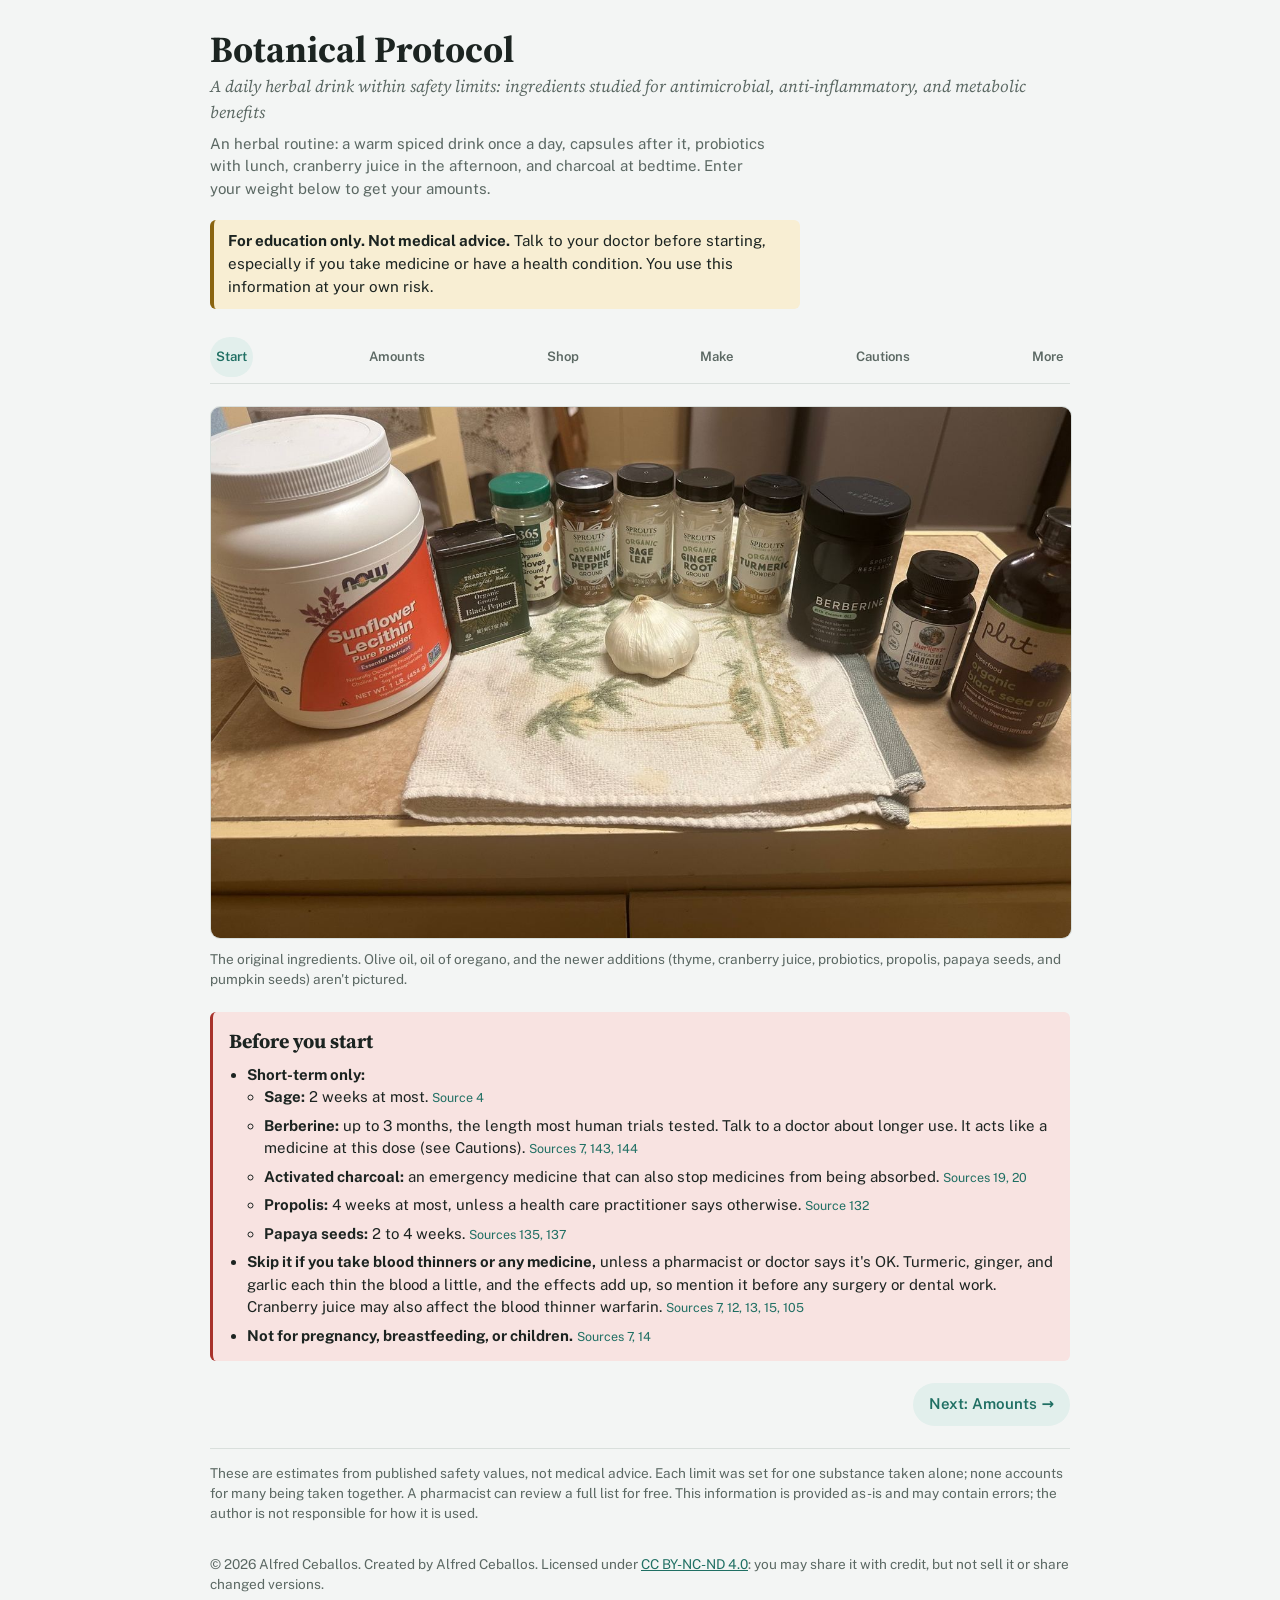
==== index.html @ ae33d04f "Remove the propolis mouse-data estimate and renumber sources Drops the Burdock (1998) 70 mg/day esti" ====
<!doctype html>
<html lang="en">
<head>
<meta charset="utf-8">
<meta name="viewport" content="width=device-width, initial-scale=1, viewport-fit=cover">
<style>:root{padding-top:env(safe-area-inset-top,0px);padding-bottom:env(safe-area-inset-bottom,0px)}body{margin:0}img{max-width:100%}[hidden]{display:none!important}</style>
<title>Botanical Protocol Tabs</title>
<meta name="claude:viewport-fit-sides" content="cover">
<link rel="preconnect" href="https://fonts.googleapis.com">
<link rel="preconnect" href="https://fonts.gstatic.com" crossorigin>
<link rel="stylesheet" href="https://fonts.googleapis.com/css2?family=Source+Serif+4:opsz,wght@8..60,600;8..60,700&family=Public+Sans:wght@400;500;600&family=JetBrains+Mono:wght@400;500&display=swap">
<style>
/* Layout: one narrow working column — weight control on top, summary, then one row per ingredient (input left, verdict right), sources at the end. */
:root {
  --bg: #f3f5f4;
  --surface: #ffffff;
  --fg: #1c2421;
  --muted: #5b6863;
  --line: #d9dfdc;
  --accent: #1f6f63;
  --accent-soft: #e2efec;
  --ok: #2f7d4a; --ok-bg: #e4f2e8;
  --near: #8a6410; --near-bg: #f8eed3;
  --over: #a8322b; --over-bg: #f8e3e1;
  --none: #5a4a8a; --none-bg: #ebe7f5;
  --food: #5b6863; --food-bg: #eceeed;
  --f-display: "Source Serif 4", Georgia, "Times New Roman", serif;
  --f-body: "Public Sans", system-ui, -apple-system, "Segoe UI", sans-serif;
  --f-mono: "JetBrains Mono", ui-monospace, Menlo, Consolas, monospace;
}
@media (prefers-color-scheme: dark) { :root:not([data-theme="light"]) {
  --bg: #121715; --surface: #1a211e; --fg: #e4ebe8; --muted: #9aa8a2; --line: #2c3632;
  --accent: #5fbfae; --accent-soft: #1f2f2b;
  --ok: #7fcf98; --ok-bg: #1d3125; --near: #e3bd5e; --near-bg: #3a3018;
  --over: #f08a82; --over-bg: #3d1f1d; --none: #b7a6ee; --none-bg: #2a2440;
  --food: #9aa8a2; --food-bg: #242c29; color-scheme: dark } }
:root[data-theme="dark"] {
  --bg: #121715; --surface: #1a211e; --fg: #e4ebe8; --muted: #9aa8a2; --line: #2c3632;
  --accent: #5fbfae; --accent-soft: #1f2f2b;
  --ok: #7fcf98; --ok-bg: #1d3125; --near: #e3bd5e; --near-bg: #3a3018;
  --over: #f08a82; --over-bg: #3d1f1d; --none: #b7a6ee; --none-bg: #2a2440;
  --food: #9aa8a2; --food-bg: #242c29; color-scheme: dark }

body { background: var(--bg); color: var(--fg); font-family: var(--f-body); font-size: 15px; line-height: 1.5; }
.wrap { max-width: 860px; margin: 0 auto; padding-block: 28px 56px; padding-left: max(16px, env(safe-area-inset-left, 0px)); padding-right: max(16px, env(safe-area-inset-right, 0px)); display: grid; gap: 22px; }
h1 { font-family: var(--f-display); font-size: clamp(1.7rem, 4vw, 2.3rem); line-height: 1.15; margin: 0; text-wrap: balance; }
h2 { font-family: var(--f-display); font-size: 1.25rem; margin: 0; }
p { margin: 0; }
.lede { color: var(--muted); max-width: 62ch; }
a { color: var(--accent); }
.mono { font-family: var(--f-mono); font-variant-numeric: tabular-nums; }

.weight { display: flex; flex-wrap: wrap; align-items: end; gap: 12px 20px; background: var(--surface); border: 1px solid var(--line); border-radius: 10px; padding: 16px; }
.field { display: grid; gap: 4px; }
.field label, .lbl { font-size: 0.72rem; letter-spacing: 0.08em; text-transform: uppercase; color: var(--muted); font-weight: 600; }
.stepper { display: inline-flex; align-items: stretch; }
.stepper input[type=number] { border-radius: 0; text-align: center; width: 5.2rem; -moz-appearance: textfield; appearance: textfield; }
.stepper input[type=number]::-webkit-inner-spin-button, .stepper input[type=number]::-webkit-outer-spin-button { -webkit-appearance: none; margin: 0; }
.stepbtn { font: inherit; font-size: 1.15rem; line-height: 1; min-width: 40px; min-height: 40px; border: 1px solid var(--line); background: var(--surface); color: var(--accent); cursor: pointer; padding: 0 10px; }
.stepbtn:first-child { border-radius: 6px 0 0 6px; border-right: 0; }
.stepbtn:last-child { border-radius: 0 6px 6px 0; border-left: 0; }
.stepbtn:hover { background: var(--accent-soft); }
.stepbtn:active { background: var(--accent-soft); }
input[type=number], select { font: inherit; font-family: var(--f-mono); font-size: 1rem; padding: 7px 10px; border: 1px solid var(--line); border-radius: 6px; background: var(--bg); color: var(--fg); width: 7.5rem; }
select { width: auto; }
input:focus-visible, select:focus-visible, button:focus-visible { outline: 2px solid var(--accent); outline-offset: 2px; }
.kgnote { color: var(--muted); font-size: 0.9rem; }
button.reset { font: inherit; font-size: 0.85rem; background: none; border: 1px solid var(--line); color: var(--fg); border-radius: 6px; padding: 7px 12px; cursor: pointer; }
button.reset:hover { border-color: var(--accent); }

.summary { display: flex; flex-wrap: wrap; gap: 8px; }
.alert { background: var(--over-bg); color: var(--fg); border-left: 3px solid var(--over); padding: 10px 14px; border-radius: 4px; font-size: 0.92rem; }
.alert strong { color: var(--over); }

.chip { display: inline-block; font-size: 0.75rem; font-weight: 600; padding: 2px 9px; border-radius: 999px; white-space: nowrap; }
.chip.ok { color: var(--ok); background: var(--ok-bg); }
.chip.near { color: var(--near); background: var(--near-bg); }
.chip.over { color: var(--over); background: var(--over-bg); }
.chip.none { color: var(--none); background: var(--none-bg); }
.chip.food { color: var(--food); background: var(--food-bg); }

.list { display: grid; gap: 0; background: var(--surface); border: 1px solid var(--line); border-radius: 10px; overflow: hidden; }
.row { display: grid; grid-template-columns: minmax(0, 15rem) minmax(0, 1fr); gap: 12px 24px; padding: 16px; border-top: 1px solid var(--line); }
.row:first-child { border-top: 0; }
.left { display: grid; gap: 6px; align-content: start; min-width: 0; }
.name { font-weight: 600; }
.compound { color: var(--muted); font-size: 0.85rem; }
.inrow { display: flex; align-items: center; gap: 8px; flex-wrap: wrap; }
.inrow input { width: 6rem; }
.unit { color: var(--muted); font-size: 0.9rem; }
.right { display: grid; gap: 8px; min-width: 0; }
.verdict { display: flex; align-items: baseline; gap: 10px; flex-wrap: wrap; }
.est { font-family: var(--f-mono); font-variant-numeric: tabular-nums; }
.lim { color: var(--muted); font-size: 0.88rem; }
.note { color: var(--muted); font-size: 0.86rem; max-width: 62ch; }
.src { font-size: 0.8rem; }

.bar { position: relative; height: 10px; background: var(--bg); border-radius: 5px; border: 1px solid var(--line); }
.bar .band { position: absolute; top: 0; bottom: 0; border-radius: 5px; opacity: 0.85; }
.bar .tick { position: absolute; top: -3px; bottom: -3px; width: 2px; background: var(--fg); border-radius: 1px; }
.bar .limit { position: absolute; top: -5px; bottom: -5px; width: 0; border-left: 2px dashed var(--muted); left: 66.6667%; }
.barlabels { display: flex; justify-content: space-between; font-size: 0.7rem; color: var(--muted); font-family: var(--f-mono); }
.barlabels span:nth-child(2) { position: relative; left: 16%; }

.steps { display: grid; gap: 14px; background: var(--surface); border: 1px solid var(--line); border-radius: 10px; padding: 18px; }
.steplist { margin: 0; padding-left: 1.4rem; display: grid; gap: 10px; max-width: 66ch; }
.steplist li::marker { font-family: var(--f-mono); color: var(--accent); font-weight: 500; }
.cautions { border-left: 3px solid var(--near); background: var(--near-bg); border-radius: 4px; padding: 12px 14px; display: grid; gap: 6px; }
.cautions h3 { margin: 0; font-size: 0.78rem; letter-spacing: 0.08em; text-transform: uppercase; color: var(--near); }
.cautions ul { margin: 0; padding-left: 1.1rem; display: grid; gap: 4px; font-size: 0.9rem; }
.sources { display: grid; gap: 10px; }
.cite { font-size: 0.78rem; color: var(--accent); white-space: nowrap; }
.buygrid { display: grid; grid-template-columns: repeat(auto-fit, minmax(min(100%, 220px), 1fr)); gap: 12px; }
.store { display: grid; gap: 4px; align-content: start; padding: 12px 14px; border: 1px solid var(--line); border-radius: 8px; background: var(--bg); }
.store ul { margin: 0; padding-left: 1.1rem; display: grid; gap: 3px; font-size: 0.92rem; }
.sources ol { margin: 0; padding-left: 1.2rem; display: grid; gap: 6px; font-size: 0.9rem; }
.how { font-size: 0.9rem; color: var(--muted); display: grid; gap: 6px; max-width: 70ch; }
.how table { border-collapse: collapse; font-size: 0.85rem; }
.how td, .how th { text-align: left; padding: 4px 12px 4px 0; border-bottom: 1px solid var(--line); }
.tablewrap { overflow-x: auto; }
.subtitle { font-family: var(--f-display); font-style: italic; font-size: 1.05rem; color: var(--muted); margin-top: -4px; }
.tag { display: inline-block; font-size: 0.68rem; font-weight: 600; letter-spacing: 0.04em; text-transform: uppercase; color: var(--near); background: var(--near-bg); border-radius: 4px; padding: 1px 6px; vertical-align: 2px; white-space: nowrap; }
.weightnote { font-size: 0.9rem; color: var(--accent); font-weight: 500; }
.before { display: grid; gap: 8px; border-left: 3px solid var(--over); background: var(--over-bg); border-radius: 6px; padding: 14px 16px; }
.before ul { margin: 0; padding-left: 1.1rem; display: grid; gap: 6px; }
.doses { display: grid; gap: 14px; }
.qty { color: var(--muted); font-family: var(--f-mono); font-size: 0.85rem; white-space: nowrap; }
.fold { border: 1px solid var(--line); border-radius: 10px; background: var(--surface); padding: 12px 16px; }
.fold > summary { cursor: pointer; font-family: var(--f-display); font-size: 1.15rem; font-weight: 600; color: var(--fg); }
.fold[open] > summary { margin-bottom: 10px; }
.rintro { display: grid; gap: 8px; font-size: 0.92rem; max-width: 70ch; margin-bottom: 12px; }
.legend { color: var(--muted); font-size: 0.85rem; line-height: 2; }
.rgrid { display: grid; gap: 12px; }
.rcard { border: 1px solid var(--line); border-radius: 8px; background: var(--bg); padding: 12px 14px; display: grid; gap: 8px; }
.rcard h3 { margin: 0; font-family: var(--f-display); font-size: 1.05rem; }
.rlist { list-style: none; margin: 0; padding: 0; display: grid; gap: 10px; }
.rlist li { display: grid; grid-template-columns: 5.2rem 4.6rem minmax(0, 1fr); gap: 4px 8px; align-items: start; font-size: 0.9rem; }
.rlist .topic { font-size: 0.72rem; letter-spacing: 0.06em; text-transform: uppercase; color: var(--muted); font-weight: 600; padding-top: 3px; }
.rlist .chip { justify-self: start; }
@media (max-width: 520px) { .rlist li { grid-template-columns: auto minmax(0, 1fr); } .rlist .finding { grid-column: 1 / -1; } }
.limits { display: grid; gap: 6px; background: var(--surface); border: 1px solid var(--line); border-radius: 10px; padding: 14px 16px; }
.limits h3 { margin: 0; font-family: var(--f-display); font-size: 1.1rem; }
.limits h4 { margin: 10px 0 0; font-size: 0.8rem; letter-spacing: 0.06em; text-transform: uppercase; color: var(--accent); }
.ltable { border-collapse: collapse; width: 100%; font-size: 0.9rem; }
.ltable th, .ltable td { text-align: left; vertical-align: top; padding: 8px 8px 8px 0; border-bottom: 1px solid var(--line); }
.ltable thead th { font-size: 0.72rem; letter-spacing: 0.06em; text-transform: uppercase; color: var(--muted); font-weight: 600; }
.ltable tr.grp th { padding-top: 14px; font-size: 0.78rem; color: var(--accent); font-weight: 600; border-bottom: 1px solid var(--accent-soft); }
.ltable .sub { font-size: 0.78rem; color: var(--muted); font-weight: 400; }
.ltable td:first-child { width: 45%; }
.lt3 td:first-child { width: 38%; }
.lt3 td:nth-child(2) { width: 24%; }
.calc .row { padding-inline: 0; }
.calc .list { border: 0; background: none; }
.sublist { margin: 4px 0 0; padding-left: 1.1rem; display: grid; gap: 4px; }
.serving { display: grid; gap: 10px; background: var(--accent-soft); border-radius: 8px; padding: 12px 14px; }
.sgroup ul { list-style: none; margin: 4px 0 0; padding: 0; display: grid; gap: 4px; }
.sgroup li { display: grid; grid-template-columns: 6rem minmax(0, 1fr); gap: 8px; }
.sgroup .amt { display: block; font-family: var(--f-mono); font-variant-numeric: tabular-nums; font-weight: 500; color: var(--fg); }
.serving .lbl { color: var(--accent); }
section.cautions { display: grid; gap: 8px; border-left: 3px solid var(--near); background: var(--near-bg); border-radius: 6px; padding: 14px 16px; }
section.cautions h2 { margin: 0; }
section.cautions ul { margin: 0; padding-left: 1.1rem; display: grid; gap: 6px; font-size: 0.92rem; }
a.src, .rlist a.src { display: inline-block; padding: 8px 6px; margin: -8px -6px; }
.photos { margin: 0; display: grid; gap: 10px; }
.photos img { display: block; max-width: 100%; height: auto; border-radius: 10px; border: 1px solid var(--line); background: var(--surface); }
.ph-main { width: 100%; }
.photos figcaption { font-size: 0.85rem; color: var(--muted); }
.ph-row { display: grid; grid-template-columns: minmax(0, 40%) minmax(0, 1fr); gap: 14px; align-items: center; }
.ph-side { width: 100%; }
.ph-cap { font-size: 0.9rem; color: var(--fg); }
@media (min-width: 760px) { .ph-row { grid-template-columns: 180px minmax(0, 1fr); } }
.topnotice { font-size: 0.95rem; max-width: 62ch; margin: 12px 0 0; padding: 10px 14px; background: var(--near-bg); border-left: 4px solid var(--near); border-radius: 6px; color: var(--fg); }
.credit { font-size: 0.85rem; color: var(--muted); margin-top: 8px; }
.disclaimer { font-size: 0.85rem; color: var(--muted); border-top: 1px solid var(--line); padding-top: 14px; }

@media (max-width: 620px) {
  .row { grid-template-columns: minmax(0, 1fr); }
}
@media (prefers-reduced-motion: no-preference) { .bar .band, .bar .tick { transition: left .2s, width .2s; } }

.topnav { min-width: 0; position: sticky; top: env(safe-area-inset-top, 0px); z-index: 20; background: var(--bg); border-bottom: 1px solid var(--line); padding: 6px 0; }
body::before { content: ""; position: fixed; inset: 0 0 auto; height: env(safe-area-inset-top, 0px); z-index: 30; background: var(--bg); }
.topnav ul { list-style: none; margin: 0; padding: 0; display: flex; justify-content: space-between; gap: 2px; overflow-x: auto; scrollbar-width: none; }
.topnav ul::-webkit-scrollbar { display: none; }
.topnav a, .topnav button { display: inline-flex; align-items: center; font: inherit; font-size: 0.82rem; font-weight: 600; color: var(--muted); text-decoration: none; padding: 0 6px; height: 40px; border-radius: 999px; white-space: nowrap; border: 0; background: none; cursor: pointer; }
.topnav a.on, .topnav button.on { background: var(--accent-soft); color: var(--accent); }
.topnav a:focus-visible, .topnav button:focus-visible { outline: 2px solid var(--accent); outline-offset: 1px; }
section[id], div[id="more"] { scroll-margin-top: calc(env(safe-area-inset-top, 0px) + 64px); }
.steplist { font-size: 1.02rem; }
.steplist li { line-height: 1.55; }
.sgroup li { font-size: 1rem; }
.totop { position: fixed; right: calc(16px + env(safe-area-inset-right, 0px)); bottom: calc(16px + env(safe-area-inset-bottom, 0px)); z-index: 25; width: 46px; height: 46px; border-radius: 50%; border: 1px solid var(--line); background: var(--surface); color: var(--accent); font-size: 1.3rem; box-shadow: 0 2px 10px rgba(0,0,0,.15); cursor: pointer; }
.js-tabs .panel:not(.show) { display: none; }
.panel { display: grid; gap: 22px; }
.morewrap { display: grid; gap: 22px; }
.morewrap > h2 { margin-bottom: -10px; }
.tabnext { justify-self: end; font: inherit; font-weight: 600; color: var(--accent); background: var(--accent-soft); border: 0; border-radius: 999px; padding: 10px 16px; cursor: pointer; }

</style>
</head>
<body>

<div class="wrap">
  <header style="display:grid;gap:8px">
    <h1>Botanical Protocol</h1>
    <p class="subtitle">A daily herbal drink within safety limits: ingredients studied for antimicrobial, anti-inflammatory, and metabolic benefits</p>
    <p class="lede">An herbal routine: a warm spiced drink once a day, capsules after it, probiotics with lunch, cranberry juice in the afternoon, and charcoal at bedtime. Enter your weight below to get your amounts.</p>
    <p class="topnotice"><strong>For education only. Not medical advice.</strong> Talk to your doctor before starting, especially if you take medicine or have a health condition. You use this information at your own risk.</p>
  </header>
  <nav class="topnav" aria-label="Sections"><ul role="tablist"><li><a href="#start" data-tab="start" role="tab">Start</a></li><li><a href="#doses" data-tab="doses" role="tab">Amounts</a></li><li><a href="#buy" data-tab="buy" role="tab">Shop</a></li><li><a href="#instructions" data-tab="instructions" role="tab">Make</a></li><li><a href="#cautions" data-tab="cautions" role="tab">Cautions</a></li><li><a href="#more" data-tab="more" role="tab">More</a></li></ul></nav>
  <div class="panel" data-panel="start">
  <figure class="photos" aria-label="Ingredient photos">
    <img class="ph-main" src="[data-uri]" width="1400" height="865" alt="The protocol ingredients on a kitchen counter: sunflower lecithin, black pepper, ground cloves, cayenne, sage, ginger, turmeric, a garlic bulb, berberine, activated charcoal capsules, and black seed oil">
    <figcaption>The original ingredients. Olive oil, oil of oregano, and the newer additions (thyme, cranberry juice, probiotics, propolis, papaya seeds, and pumpkin seeds) aren't pictured.</figcaption>
  </figure>
  <section class="before" id="start" aria-label="Before you start">
    <h2>Before you start</h2>
    <ul>
      <li><strong>Short-term only:</strong>
        <ul class="sublist">
          <li><strong>Sage:</strong> 2 weeks at most. <span class="cite">Source 4</span></li>
          <li><strong>Berberine:</strong> up to 3 months, the length most human trials tested. Talk to a doctor about longer use. It acts like a medicine at this dose (see Cautions). <span class="cite">Sources 7, 143, 144</span></li>
          <li><strong>Activated charcoal:</strong> an emergency medicine that can also stop medicines from being absorbed. <span class="cite">Sources 19, 20</span></li>
          <li><strong>Propolis:</strong> 4 weeks at most, unless a health care practitioner says otherwise. <span class="cite">Source 132</span></li>
          <li><strong>Papaya seeds:</strong> 2 to 4 weeks. <span class="cite">Sources 135, 137</span></li>
        </ul>
      </li>
      <li><strong>Skip it if you take blood thinners or any medicine,</strong> unless a pharmacist or doctor says it's OK. Turmeric, ginger, and garlic each thin the blood a little, and the effects add up, so mention it before any surgery or dental work. Cranberry juice may also affect the blood thinner warfarin. <span class="cite">Sources 7, 12, 13, 15, 105</span></li>
      <li><strong>Not for pregnancy, breastfeeding, or children.</strong> <span class="cite">Sources 7, 14</span></li>
    </ul>
  </section>
  </div>

  <div class="panel" data-panel="doses">
  <section class="doses" id="doses">
    <div style="display:grid;gap:4px">
      <h2>Your weight and daily amounts</h2>
      <p class="lede">Enter your weight. Your amounts and the serving list in How to make it update to match.</p>
    </div>
  <noscript><p class="alert" style="border-left-color:var(--near);background:var(--near-bg)">Showing results for the default amounts at 150 lb. To change amounts, open this file in Safari or Chrome.</p></noscript>
  <section class="weight" aria-label="Body weight">
    <div class="field">
      <label for="w">Body weight</label>
      <input id="w" type="number" min="20" max="700" step="1" value="150">
    </div>
    <div class="field">
      <label for="wu">Unit</label>
      <select id="wu"><option value="lb" selected>lb</option><option value="kg">kg</option></select>
    </div>
    <p class="kgnote">= <span id="kg" class="mono">68.0</span> kg</p>
    <button class="reset" id="reset" type="button">Reset to defaults</button>
  </section>
  <section class="limits" aria-label="Your daily amounts">
    <h3>Your daily amounts</h3>
    <div class="tablewrap"><div id="limits"><!--pre:limits--><h4>Ingredients with a limit</h4><p class="note">Based on the weight above. Maximums assume the strongest spice, so they stay safe whatever the strength of your jar, and are rounded down to real spoon sizes. The suggested amount never goes above the maximum.</p><table class="ltable lt3"><thead><tr><th>Ingredient</th><th>Suggested daily amount</th><th>Daily maximum</th></tr></thead><tbody><tr><td>Turmeric <span class="cite">1, 2, 31</span></td><td><strong>1 tsp</strong></td><td><strong>1¼ tsp</strong><div class="sub">changes with your weight; black pepper boosts absorption, so this limit may need to be lower when they're combined</div></td></tr><tr><td>Clove <span class="cite">3, 25</span></td><td><strong>¼ tsp</strong></td><td><strong>½ tsp</strong><div class="sub">changes with your weight</div></td></tr><tr><td>Sage <span class="tag">Short-term</span> <span class="cite">4, 5</span></td><td><strong>⅛ tsp</strong></td><td><strong>¼ tsp</strong><div class="sub">2 weeks at most</div></td></tr></tbody></table><h4>Ingredients without an official limit</h4><p class="note">No official limit exists for these, so these are reasonable amounts, not limits.</p><table class="ltable"><thead><tr><th>Ingredient</th><th>Suggested daily amount</th></tr></thead><tbody><tr><td>Black pepper <span class="cite">6</span></td><td><strong>½ tsp</strong><div class="sub">normal food amount; boosts turmeric absorption</div></td></tr><tr><td>Cayenne <span class="cite">10, 30</span></td><td><strong>⅛–¼ tsp</strong><div class="sub">start with ⅛ tsp; burning or heartburn can start around ¼ tsp in sensitive people</div></td></tr><tr><td>Ginger <span class="cite">29</span></td><td><strong>½ tsp</strong><div class="sub">about 1 g, well tolerated in studies; heartburn became more common around 2 g a day</div></td></tr><tr><td>Black seed oil <span class="cite">8, 28</span></td><td><strong>1 tsp</strong><div class="sub">about 5 mL; the amount used in an 8-week trial</div></td></tr><tr><td>Oregano oil <span class="cite">9, 96</span></td><td><strong>Follow the label</strong><div class="sub">strength varies by brand; some also contain black seed oil and ginger, which add to the drink's amounts</div></td></tr><tr><td>Activated charcoal <span class="tag">Short-term</span> <span class="cite">19, 20</span></td><td><strong>Follow the label</strong><div class="sub">at bedtime, 2 hours from other doses</div></td></tr><tr><td>Garlic <span class="cite">12</span></td><td><strong>1 clove</strong><div class="sub">food amount</div></td></tr><tr><td>Olive or coconut oil <span class="cite">17</span></td><td><strong>1 tbsp</strong><div class="sub">food amount</div></td></tr><tr><td>Sunflower lecithin <span class="cite">27</span></td><td><strong>1 tbsp</strong><div class="sub">food amount</div></td></tr><tr><td>Thyme <span class="cite">26, 107, 109</span></td><td><strong>¾ tsp</strong><div class="sub">about 1 g; well below the European Medicines Agency's thyme tea amount (1–2 g, 3–4 times a day)</div></td></tr><tr><td>Berberine <span class="tag">3 months max</span> <span class="cite">7, 97, 143, 144</span></td><td><strong>500 mg</strong><div class="sub">one capsule. Acts like a medicine: drug-like effects begin at about 400 mg. No toxicity limit has been set for pure berberine; Europe's food safety agency (2026 draft) said no safe amount can be set yet</div></td></tr><tr><td>Propolis <span class="tag">4 weeks max</span> <span class="cite">132, 145, 147, 148</span></td><td><strong>1 serving</strong><div class="sub">follow the label (the product used here: 2 mL with 1,220 mg of liquid extract). No toxicity limit set; studies used 400–1,500 mg a day of powder or dry extract</div></td></tr><tr><td>S. boulardii <span class="cite">114, 119</span></td><td><strong>500 mg</strong><div class="sub">10 billion CFU, with lunch. No toxicity limit set; Health Canada allows labels up to 30 billion CFU (about 1,500 mg) for diarrhea from antibiotics</div></td></tr><tr><td>Lactobacillus plantarum <span class="cite">122, 124</span></td><td><strong>Follow the label</strong><div class="sub">with lunch; studies used 1–10 billion CFU a day. Results depend on the strain, so look for a named one, such as 299v</div></td></tr><tr><td>Pumpkin seeds <span class="cite">140</span></td><td><strong>Up to 20 g</strong><div class="sub">about 2½ tbsp shelled seeds, with lunch; the European Medicines Agency's daily amount for pumpkin seed</div></td></tr><tr><td>Cranberry juice <span class="cite">98, 99</span></td><td><strong>1 cup (8 oz)</strong><div class="sub">pure cranberry juice, no added sugar, no blends, in the afternoon; the FDA's amount for urinary tract infections</div></td></tr><tr><td>Papaya seeds <span class="tag">4 weeks max</span> <span class="cite">135</span></td><td><strong>10 g ground dried</strong><div class="sub">about 4 tsp (an estimate; weigh if you can), or roughly 20–30 g fresh seeds, in the morning, for 2 to 4 weeks; the amount used daily in a Kenyan trial</div></td></tr></tbody></table><!--/pre:limits--></div></div>
  </section>
  </section>
  </div>

  <div class="panel" data-panel="buy">
  <section class="steps" id="buy">
    <h2>Shopping list</h2>
    <p class="lede">Choose organic for everything. Not connected to or paid by any brand or store named here.</p>
    <div class="buygrid">
      <div class="store">
        <div class="lbl">Sprouts (organic Sprouts brand)</div>
        <ul>
          <li>Turmeric powder</li>
          <li>Black pepper</li>
          <li>Cayenne pepper</li>
          <li>Ginger powder</li>
          <li>Clove powder</li>
          <li>Sage powder <span class="tag">Short-term only</span></li>
          <li>Unrefined extra virgin olive oil or unrefined extra virgin coconut oil</li>
          <li>Fresh garlic</li>
          <li>Ground thyme</li>
          <li>Pure cranberry juice (100% cranberry, no added sugar, no blends)</li>
          <li>Papaya (for the seeds) <span class="tag">4 weeks max</span></li>
        </ul>
      </div>
      <div class="store">
        <div class="lbl">Vitamin Shoppe</div>
        <ul>
          <li>Sunflower lecithin (granules or powder)</li>
          <li>Organic black seed oil</li>
          <li>Activated charcoal <span class="tag">Short-term only</span></li>
        </ul>
      </div>
      <div class="store">
        <div class="lbl">Amazon</div>
        <ul>
          <li>Berberine (Solaray Berberine 500 mg) <span class="tag">3 months max</span></li>
          <li>Oregano oil (Sports Research Oil of Oregano with Black Cumin)</li>
          <li>Propolis (Vimergy Organic PropolisPure, liquid) <span class="tag">4 weeks max</span></li>
          <li>S. boulardii</li>
          <li>Lactobacillus plantarum (look for a named strain, such as 299v)</li>
        </ul>
      </div>
      <div class="store">
        <div class="lbl">Costco</div>
        <ul>
          <li>Organic pumpkin seeds</li>
        </ul>
      </div>
    </div>
  </section>
  </div>

  <div class="panel" data-panel="instructions">
  <section class="steps" id="instructions">
    <div style="display:grid;gap:4px">
      <h2>How to make it</h2>
      <p class="lede">Once a day. Take it with or without food.</p>
    </div>
    <div class="serving" id="serving"><!--pre:serving--><div class="sgroup"><div class="lbl">Your serving · in the cup</div><ul><li><span class="amt">1 tsp</span><span>turmeric powder</span></li><li><span class="amt">½ tsp</span><span>black pepper</span></li><li><span class="amt">⅛ tsp</span><span>cayenne pepper</span></li><li><span class="amt">½ tsp</span><span>ginger powder</span></li><li><span class="amt">¼ tsp</span><span>clove powder</span></li><li><span class="amt">⅛ tsp</span><span>sage powder <span class="tag">Short-term</span></span></li><li><span class="amt">¾ tsp</span><span>ground thyme</span></li><li><span class="amt">1 tbsp</span><span>sunflower lecithin (granules or powder)</span></li><li><span class="amt">1 tbsp</span><span>olive oil (or coconut oil)</span></li><li><span class="amt">1 tsp</span><span>black seed oil</span></li><li><span class="amt">1 cup</span><span>warm water, about 100°F (38°C)</span></li><li><span class="amt">1 clove</span><span>fresh garlic</span></li></ul></div><div class="sgroup"><div class="lbl">Right after the drink</div><ul><li><span class="amt">500 mg</span><span>berberine (one capsule) <span class="tag">3 months max</span></span></li><li><span class="amt">2 softgels</span><span>oregano oil (or as the label says)</span></li><li><span class="amt">1 serving</span><span>propolis liquid extract (2 mL) <span class="tag">4 weeks max</span></span></li><li><span class="amt">10 g</span><span>ground dried papaya seeds (about 4 tsp), or roughly 20–30 g fresh, blended into a smoothie <span class="tag">2–4 weeks</span></span></li></ul></div><div class="sgroup"><div class="lbl">With lunch · at least 4 hours after the drink</div><ul><li><span class="amt">500 mg</span><span>S. boulardii, capsule swallowed whole</span></li><li><span class="amt">1 capsule</span><span>Lactobacillus plantarum (or as the label says)</span></li><li><span class="amt">Up to 20 g</span><span>pumpkin seeds (about 2½ tbsp)</span></li></ul></div><div class="sgroup"><div class="lbl">Mid-afternoon</div><ul><li><span class="amt">1 cup</span><span>pure cranberry juice (8 oz)</span></li></ul></div><div class="sgroup"><div class="lbl">At bedtime</div><ul><li><span class="amt">2 capsules</span><span>activated charcoal, with a full glass of water <span class="tag">Short-term</span></span></li></ul></div><p class="note">Amounts match the weight entered above.</p><!--/pre:serving--></div>
    <ol class="steplist">
      <li><strong>Crush the garlic.</strong> Crush 1 clove and let it sit for 10 minutes. Researchers suggest this wait lets more of garlic's active compounds form. <span class="cite">Source 18</span></li>
      <li><strong>Combine the powders.</strong> Put the powders and sunflower lecithin from your serving list in a cup.</li>
      <li><strong>Make the slurry.</strong> Add the olive (or coconut) oil and black seed oil with a splash of the warm water. Stir into a smooth paste.</li>
      <li><strong>Add warm water.</strong> Pour in the rest of about 1 cup of warm water, ideally from a tea kettle, at about 100°F (38°C). It should feel warm, not hot, on your wrist. Stir well.</li>
      <li><strong>Add the garlic.</strong> Chop the rested garlic and stir it into the warm drink.</li>
      <li><strong>Drink right away.</strong> Stir as you drink, since the powders sink quickly.</li>
      <li><strong>Take the capsules and propolis.</strong> After the slurry, swallow the berberine capsule and oregano oil softgels whole, and take one serving of the propolis liquid.</li>
      <li><strong>Papaya seeds, for 2 to 4 weeks.</strong> Blend 10 g of ground dried seeds (about 4 tsp, an estimate; weigh if you can) or roughly 20 to 30 g of fresh, moist seeds into a smoothie in the morning, away from the probiotics. Stop after 4 weeks at most. <span class="cite">Source 135</span></li>
      <li><strong>With lunch, take the probiotics.</strong> At least 4 hours after the drink, swallow the S. boulardii and Lactobacillus plantarum capsules whole with a meal. A meal with some fat and fiber helps them survive, for example beans, oats, onions, or a banana with peanut butter. Eat the pumpkin seeds plain, in a smoothie, or as a snack. No study has tested these herbs with probiotics, so they're kept at least 4 hours apart to be safe. <span class="cite">Sources 128, 140</span></li>
      <li><strong>Mid-afternoon, drink the cranberry juice.</strong> One cup (8 oz) of pure cranberry juice, at least 2 hours before the bedtime charcoal. <span class="cite">Source 98</span></li>
      <li><strong>At bedtime, take the charcoal.</strong> Swallow the activated charcoal capsules with a full glass of water. Keep them at least 2 hours away from the morning dose, the lunch capsules, the cranberry juice, and any medicines, since charcoal can stop them from being absorbed. <span class="cite">Sources 19, 20</span></li>

    </ol>
  </section>
  </div>

  <div class="panel" data-panel="cautions">
  <section class="cautions" id="cautions">
    <h2>Cautions</h2>
    <ul>
      <li>If it upsets your stomach, take it with food. France's food safety agency lists stomach upset as a berberine risk. <span class="cite">Source 7</span></li>
      <li>Charcoal turns stools black, which can hide black stools caused by stomach bleeding. Watch instead for dizziness, weakness, stomach pain, or vomit that looks like blood or coffee grounds. <span class="cite">Sources 19, 21</span></li>
      <li>Stop and get checked for yellow skin or eyes (a possible sign of liver trouble), or severe stomach pain or vomiting. <span class="cite">Sources 12, 14, 30</span></li>
      <li><strong>Berberine acts like a medicine.</strong> France's food safety agency (ANSES) says drug-like effects, such as lower blood sugar, begin at about 400 mg a day, and the 500 mg dose is above that. Don't take it if you're pregnant, breastfeeding, or under 18, or have diabetes or liver or heart conditions, unless a doctor says it's OK. It can change how your body handles many medicines, so ask a pharmacist first if you take any. Black seed oil and propolis also lower blood sugar, and the effects can add up. Talk to a doctor before using it longer than 3 months. <span class="cite">Sources 7, 86, 143, 144, 147</span></li>
      <li><strong>Allergies:</strong> skip thyme if you're allergic to the mint family (oregano, sage, basil, lavender). Skip propolis if you're allergic to bees, bee products, poplar, or Peru balsam; reactions are more likely with asthma or eczema. Stop and get help right away for wheezing or swelling of the face, lips, or throat. <span class="cite">Sources 107, 132, 133</span></li>
      <li><strong>Probiotics (S. boulardii, Lactobacillus plantarum):</strong> skip them if you have a weak immune system, a central line (a tube into a vein), or a serious illness. Swallow the capsules whole, and don't open them near anyone who is seriously ill, since the yeast can spread through the air. Stop if stomach upset lasts more than 3 days. <span class="cite">Sources 119, 120, 121, 127</span></li>
      <li><strong>Cranberry juice:</strong> ask a doctor first if you've had kidney stones. It doesn't replace treatment: if you think you have a urinary tract infection, see a doctor. <span class="cite">Sources 105, 106</span></li>
      <li><strong>Papaya seeds:</strong> not in pregnancy (seed extract caused miscarriage in rats). Men trying to conceive should skip them or keep the course short (long-term seed extract stopped sperm production in monkeys, which recovered after stopping). Not for young children without a doctor. <span class="cite">Sources 137, 138</span></li>
      <li><strong>Pumpkin seeds:</strong> large amounts can cause bloating or loose stools. <span class="cite">Source 140</span></li>
    </ul>
  </section>
  </div>

  <div class="panel" data-panel="more">
  <div id="more" class="morewrap">
    <h2>More</h2>
  <details class="fold research" id="research">
    <summary>What the research shows</summary>
    <div class="rintro">
      <p><strong>Most of this research is lab or animal work. It hasn't shown that this protocol treats infections in people.</strong> Lab results often use far stronger amounts than reach the body after swallowing.</p>
      <p class="legend"><span class="chip ok">Human</span> tested in people &nbsp; <span class="chip near">Animal</span> tested in animals &nbsp; <span class="chip none">Lab</span> tested on germs or cells in a dish</p>
    </div>
    <div class="rgrid">
      <div class="rcard">
        <h3>Berberine</h3>
        <ul class="rlist">
          <li><span class="topic">Parasites</span><span class="chip ok">Human</span><span class="finding">Two early non-randomized studies (1972, 1975) reported activity against <i>Giardia</i>, a gut parasite. A later review rated the giardiasis research overall as very poor quality. <a class="src" href="https://pubmed.ncbi.nlm.nih.gov/1096596/" target="_blank" rel="noopener">Source 32</a></span></li>
          <li><span class="topic">Parasites</span><span class="chip none">Lab</span><span class="finding">Damaged <i>Giardia</i>, <i>Entamoeba</i>, and <i>Trichomonas</i> parasites in lab cultures. <a class="src" href="https://pubmed.ncbi.nlm.nih.gov/1796883/" target="_blank" rel="noopener">Source 33</a></span></li>
          <li><span class="topic">Viruses</span><span class="chip near">Animal</span><span class="finding">Reduced flu virus in infected mice and in cell cultures. <a class="src" href="https://pubmed.ncbi.nlm.nih.gov/21660679/" target="_blank" rel="noopener">Source 34</a></span></li>
          <li><span class="topic">Bacteria</span><span class="chip ok">Human</span><span class="finding">Randomized trial, 165 adults: a single 400 mg dose reduced stool volume in <i>E. coli</i> diarrhea. The effect on cholera was slight. <a class="src" href="https://pubmed.ncbi.nlm.nih.gov/3549923/" target="_blank" rel="noopener">Source 35</a></span></li>
          <li><span class="topic">Bacteria</span><span class="chip ok">Human</span><span class="finding">Review of 13 trials (2,048 people): adding berberine to standard antibiotics raised <i>H. pylori</i> cure rates. The reviewers rated the trials' quality as low. <a class="src" href="https://onlinelibrary.wiley.com/doi/10.1155/2018/8716910" target="_blank" rel="noopener">Source 36</a></span></li>
          <li><span class="topic">Fungi</span><span class="chip none">Lab</span><span class="finding">Made fluconazole (an antifungal drug) work again against resistant <i>Candida</i> yeast in lab tests. <a class="src" href="https://pubmed.ncbi.nlm.nih.gov/16495278/" target="_blank" rel="noopener">Source 37</a></span></li>
          <li><span class="topic">Biofilm</span><span class="chip none">Lab</span><span class="finding">Blocked <i>Staph aureus</i> biofilm behavior in lab tests. <a class="src" href="https://pubmed.ncbi.nlm.nih.gov/36178801/" target="_blank" rel="noopener">Source 38</a></span></li>
        </ul>
      </div>
      <div class="rcard">
        <h3>Oregano oil (carvacrol)</h3>
        <ul class="rlist">
          <li><span class="topic">Parasites</span><span class="chip ok">Human</span><span class="finding">Small 2000 study of 14 adults with gut parasites, with no comparison group. Parasites cleared in some after 6 weeks of emulsified oregano oil. <a class="src" href="https://pubmed.ncbi.nlm.nih.gov/10815019/" target="_blank" rel="noopener">Source 39</a></span></li>
          <li><span class="topic">Viruses</span><span class="chip none">Lab</span><span class="finding">Oregano oil and carvacrol inactivated a norovirus stand-in (murine norovirus) in lab tests. <a class="src" href="https://pubmed.ncbi.nlm.nih.gov/24779581/" target="_blank" rel="noopener">Source 40</a></span></li>
          <li><span class="topic">Bacteria</span><span class="chip none">Lab</span><span class="finding">Killed <i>Staph aureus</i> and <i>Staph epidermidis</i> in lab tests. <a class="src" href="https://pubmed.ncbi.nlm.nih.gov/17374894/" target="_blank" rel="noopener">Source 41</a></span></li>
          <li><span class="topic">Fungi</span><span class="chip near">Animal</span><span class="finding">Carvacrol reduced <i>Candida</i> yeast in lab tests and in infected rats. <a class="src" href="https://pubmed.ncbi.nlm.nih.gov/15720571/" target="_blank" rel="noopener">Source 42</a></span></li>
          <li><span class="topic">Biofilm</span><span class="chip none">Lab</span><span class="finding">Oregano oil and carvacrol broke down <i>Staph</i> biofilms in lab tests. <a class="src" href="https://pubmed.ncbi.nlm.nih.gov/17374894/" target="_blank" rel="noopener">Source 41</a></span></li>
        </ul>
      </div>
      <div class="rcard">
        <h3>Garlic</h3>
        <ul class="rlist">
          <li><span class="topic">Parasites</span><span class="chip near">Animal</span><span class="finding">Garlic compounds killed <i>Giardia</i> in lab tests and reduced infection in infected animals. <a class="src" href="https://pubmed.ncbi.nlm.nih.gov/30374433/" target="_blank" rel="noopener">Source 43</a></span></li>
          <li><span class="topic">Viruses</span><span class="chip ok">Human</span><span class="finding">Cochrane review: one trial (146 people). Not enough evidence that garlic prevents or treats colds. <a class="src" href="https://primarycare.cochrane.org/sites/primarycare.cochrane.org/files/public/uploads/pearls/206_Insufficient%20evidence%20for%20garlic%20in%20prevention%20or%20treatment%20of%20the%20common%20cold.pdf" target="_blank" rel="noopener">Source 44</a></span></li>
          <li><span class="topic">Bacteria</span><span class="chip ok">Human</span><span class="finding">Garlic alone did not clear <i>H. pylori</i> in a human trial. <a class="src" href="https://pubmed.ncbi.nlm.nih.gov/10235193/" target="_blank" rel="noopener">Source 45</a></span></li>
          <li><span class="topic">Bacteria</span><span class="chip ok">Human</span><span class="finding">Review of trials: allicin added to standard antibiotics for <i>H. pylori</i>. <a class="src" href="https://pubmed.ncbi.nlm.nih.gov/31660038/" target="_blank" rel="noopener">Source 46</a></span></li>
          <li><span class="topic">Fungi</span><span class="chip ok">Human</span><span class="finding">As a skin cream, ajoene (a garlic compound) was tested against athlete's foot alongside the antifungal terbinafine. This was a cream, not garlic eaten. <a class="src" href="https://pubmed.ncbi.nlm.nih.gov/11050588/" target="_blank" rel="noopener">Source 47</a></span></li>
          <li><span class="topic">Biofilm</span><span class="chip ok">Human</span><span class="finding">Small pilot trial in cystic fibrosis: garlic capsules showed no clear benefit against <i>Pseudomonas</i>. <a class="src" href="https://pubmed.ncbi.nlm.nih.gov/20306535/" target="_blank" rel="noopener">Source 48</a></span></li>
          <li><span class="topic">Biofilm</span><span class="chip near">Animal</span><span class="finding">Garlic extract blocked bacterial signaling and helped mice clear <i>Pseudomonas</i> lung infections faster. <a class="src" href="https://pubmed.ncbi.nlm.nih.gov/16339933/" target="_blank" rel="noopener">Source 49</a></span></li>
        </ul>
      </div>
      <div class="rcard">
        <h3>Clove (eugenol)</h3>
        <ul class="rlist">
          <li><span class="topic">Parasites</span><span class="chip none">Lab</span><span class="finding">Clove oil and eugenol damaged <i>Giardia</i> in lab tests. <a class="src" href="https://pubmed.ncbi.nlm.nih.gov/21272580" target="_blank" rel="noopener">Source 50</a></span></li>
          <li><span class="topic">Viruses</span><span class="chip near">Animal</span><span class="finding">Eugenol slowed herpes virus in cell cultures and in mice. <a class="src" href="https://pubmed.ncbi.nlm.nih.gov/11054837/" target="_blank" rel="noopener">Source 51</a></span></li>
          <li><span class="topic">Bacteria</span><span class="chip none">Lab</span><span class="finding">Clove bud oil killed <i>Staph aureus</i> in lab tests. <a class="src" href="https://pubmed.ncbi.nlm.nih.gov/27617990/" target="_blank" rel="noopener">Source 52</a></span></li>
          <li><span class="topic">Fungi</span><span class="chip near">Animal</span><span class="finding">Clove given by mouth protected mice from oral and gut <i>Candida</i> infections. <a class="src" href="https://pubmed.ncbi.nlm.nih.gov/15711533/" target="_blank" rel="noopener">Source 53</a></span></li>
          <li><span class="topic">Biofilm</span><span class="chip none">Lab</span><span class="finding">Eugenol acted against <i>Candida auris</i> biofilms in lab tests. <a class="src" href="https://pubmed.ncbi.nlm.nih.gov/41623123/" target="_blank" rel="noopener">Source 54</a></span></li>
        </ul>
      </div>
      <div class="rcard">
        <h3>Black seed oil (thymoquinone)</h3>
        <ul class="rlist">
          <li><span class="topic">Parasites</span><span class="chip near">Animal</span><span class="finding">Black seed oil by mouth reduced schistosome worm infection in mice. <a class="src" href="https://pubmed.ncbi.nlm.nih.gov/27630048/" target="_blank" rel="noopener">Source 55</a></span></li>
          <li><span class="topic">Viruses</span><span class="chip ok">Human</span><span class="finding">Small study in hepatitis C patients in Egypt reported improvements while taking black seed. No placebo group. <a class="src" href="https://pubmed.ncbi.nlm.nih.gov/23674855/" target="_blank" rel="noopener">Source 56</a></span></li>
          <li><span class="topic">Bacteria</span><span class="chip ok">Human</span><span class="finding">Clinical trial: black seed plus an acid reducer cleared <i>H. pylori</i> in some patients, compared with standard triple therapy. <a class="src" href="https://pubmed.ncbi.nlm.nih.gov/20616418/" target="_blank" rel="noopener">Source 57</a></span></li>
          <li><span class="topic">Fungi</span><span class="chip none">Lab</span><span class="finding">Black seed and thymoquinone acted against skin fungi in lab tests. <a class="src" href="https://pubmed.ncbi.nlm.nih.gov/25442918/" target="_blank" rel="noopener">Source 58</a></span></li>
          <li><span class="topic">Biofilm</span><span class="chip none">Lab</span><span class="finding">Thymoquinone blocked bacterial biofilm formation in lab tests. <a class="src" href="https://pubmed.ncbi.nlm.nih.gov/21489272/" target="_blank" rel="noopener">Source 59</a></span></li>
        </ul>
      </div>
      <div class="rcard">
        <h3>Turmeric (curcumin)</h3>
        <ul class="rlist">
          <li><span class="topic">Parasites</span><span class="chip near">Animal</span><span class="finding">Review of mouse studies: curcumin reduced malaria parasites in mice. <a class="src" href="https://pubmed.ncbi.nlm.nih.gov/35293297/" target="_blank" rel="noopener">Source 60</a></span></li>
          <li><span class="topic">Parasites</span><span class="chip near">Animal</span><span class="finding">Turmeric and ginger extracts reduced <i>Giardia</i> in lab tests and in infected animals. <a class="src" href="https://pubmed.ncbi.nlm.nih.gov/26984104/" target="_blank" rel="noopener">Source 61</a></span></li>
          <li><span class="topic">Viruses</span><span class="chip none">Lab</span><span class="finding">Curcumin blocked the COVID-19 virus in cell cultures. <a class="src" href="https://pubmed.ncbi.nlm.nih.gov/34833991/" target="_blank" rel="noopener">Source 62</a></span></li>
          <li><span class="topic">Bacteria</span><span class="chip ok">Human</span><span class="finding">A curcumin-based one-week therapy failed to clear <i>H. pylori</i> in people. <a class="src" href="https://pubmed.ncbi.nlm.nih.gov/17493004/" target="_blank" rel="noopener">Source 63</a></span></li>
          <li><span class="topic">Fungi</span><span class="chip none">Lab</span><span class="finding">Turmeric extract acted against <i>Candida</i> yeast and its biofilms in lab tests. <a class="src" href="https://pubmed.ncbi.nlm.nih.gov/42409910/" target="_blank" rel="noopener">Source 64</a></span></li>
          <li><span class="topic">Biofilm</span><span class="chip none">Lab</span><span class="finding">Curcumin blocked biofilm formation by urinary-tract bacteria in lab tests. <a class="src" href="https://pubmed.ncbi.nlm.nih.gov/24262582/" target="_blank" rel="noopener">Source 65</a></span></li>
        </ul>
      </div>
      <div class="rcard">
        <h3>Ginger</h3>
        <ul class="rlist">
          <li><span class="topic">Parasites</span><span class="chip near">Animal</span><span class="finding">Ginger reduced schistosome worm infection in mice. <a class="src" href="https://pubmed.ncbi.nlm.nih.gov/21327992/" target="_blank" rel="noopener">Source 66</a></span></li>
          <li><span class="topic">Viruses</span><span class="chip none">Lab</span><span class="finding">Fresh ginger (not dried) blocked RSV, a cold-like virus, in human airway cells. Dried ginger, used in this protocol, did not work as well. <a class="src" href="https://pubmed.ncbi.nlm.nih.gov/23123794/" target="_blank" rel="noopener">Source 67</a></span></li>
          <li><span class="topic">Bacteria</span><span class="chip near">Animal</span><span class="finding">Ginger extract lowered <i>H. pylori</i> levels in infected gerbils. <a class="src" href="https://pubmed.ncbi.nlm.nih.gov/20376296/" target="_blank" rel="noopener">Source 68</a></span></li>
          <li><span class="topic">Fungi</span><span class="chip none">Lab</span><span class="finding">Gingerols blocked <i>Candida</i> growth and biofilms in lab tests. <a class="src" href="https://pubmed.ncbi.nlm.nih.gov/30211127/" target="_blank" rel="noopener">Source 69</a></span></li>
          <li><span class="topic">Biofilm</span><span class="chip none">Lab</span><span class="finding">Ginger extract blocked <i>Pseudomonas</i> biofilm formation in lab tests. <a class="src" href="https://pubmed.ncbi.nlm.nih.gov/24086697" target="_blank" rel="noopener">Source 70</a></span></li>
        </ul>
      </div>
      <div class="rcard">
        <h3>Thyme (thymol)</h3>
        <ul class="rlist">
          <li><span class="topic">Parasites</span><span class="chip near">Animal</span><span class="finding">Thyme extract by mouth cut <i>Trichinella</i> worms in mice: 79% fewer adult worms in the gut and 71% fewer larvae in muscle. The drug albendazole did better (94% and 91%). <a class="src" href="https://pmc.ncbi.nlm.nih.gov/articles/PMC4708024/" target="_blank" rel="noopener">Source 110</a></span></li>
          <li><span class="topic">Parasites</span><span class="chip near">Animal</span><span class="finding">Thyme extract by mouth sharply cut <i>Cryptosporidium</i>, a diarrhea-causing gut parasite, in rats, whether given before or after infection. <a class="src" href="https://link.springer.com/article/10.1007/s11259-022-10025-6" target="_blank" rel="noopener">Source 111</a></span></li>
          <li><span class="topic">Bacteria</span><span class="chip near">Animal</span><span class="finding">Thymol by mouth protected mice from a deadly <i>Salmonella</i> gut infection: 70% were alive at day 9, against none untreated. The doses were far higher than the thymol in ¾ tsp of thyme. <a class="src" href="https://www.frontiersin.org/articles/10.3389/fmicb.2018.01022/full" target="_blank" rel="noopener">Source 112</a></span></li>
          <li><span class="topic">Viruses</span><span class="chip none">Lab</span><span class="finding">Thymol slowed flu viruses and the COVID-19 virus in cell cultures. <a class="src" href="https://pubmed.ncbi.nlm.nih.gov/40596436/" target="_blank" rel="noopener">Source 113</a></span></li>
          <li><span class="topic">Biofilm</span><span class="chip none">Lab</span><span class="finding">Thymol broke down <i>Staph</i> biofilms in lab tests. <a class="src" href="https://pubmed.ncbi.nlm.nih.gov/17374894/" target="_blank" rel="noopener">Source 41</a></span></li>
        </ul>
      </div>
      <div class="rcard">
        <h3>Cranberry</h3>
        <ul class="rlist">
          <li><span class="topic">Bacteria</span><span class="chip ok">Human</span><span class="finding">Cochrane review of 50 trials (8,857 people): cranberry products cut urinary tract infections by about 30%. They helped women with repeat infections, children, and people after bladder procedures, but not pregnant women or nursing home residents. <a class="src" href="https://www.cochrane.org/CD001321/" target="_blank" rel="noopener">Source 99</a></span></li>
          <li><span class="topic">Bacteria</span><span class="chip ok">Human</span><span class="finding">522 adults with <i>H. pylori</i>: high-strength cranberry juice twice a day cleared it in 20% after 8 weeks, against 7% on placebo. Capsules did not work. <a class="src" href="https://doi.org/10.1111/jgh.15212" target="_blank" rel="noopener">Source 100</a></span></li>
          <li><span class="topic">Bacteria</span><span class="chip near">Animal</span><span class="finding">Mice that drank cranberry juice had fewer <i>E. coli</i> bacteria in the bladder during a urinary tract infection. <a class="src" href="https://www.frontiersin.org/articles/10.3389/fmicb.2017.00542/full" target="_blank" rel="noopener">Source 101</a></span></li>
          <li><span class="topic">Viruses</span><span class="chip ok">Human</span><span class="finding">45 adults who drank a cranberry beverage for 10 weeks had fewer cold and flu symptoms, but got sick just as often. <a class="src" href="https://pmc.ncbi.nlm.nih.gov/articles/PMC3878739" target="_blank" rel="noopener">Source 102</a></span></li>
          <li><span class="topic">Viruses</span><span class="chip none">Lab</span><span class="finding">A cranberry extract inactivated flu viruses in lab tests. <a class="src" href="https://www.frontiersin.org/articles/10.3389/fmicb.2018.01826/full" target="_blank" rel="noopener">Source 103</a></span></li>
          <li><span class="topic">Biofilm</span><span class="chip near">Animal</span><span class="finding">Cranberry compounds (PACs) reduced tooth-decay biofilm in lab tests and cavities in rats. They were applied to the teeth, not swallowed. <a class="src" href="https://doi.org/10.1159/000296306" target="_blank" rel="noopener">Source 104</a></span></li>
        </ul>
      </div>
      <div class="rcard">
        <h3>S. boulardii (probiotic yeast)</h3>
        <ul class="rlist">
          <li><span class="topic">Bacteria</span><span class="chip ok">Human</span><span class="finding">Review of 21 trials (4,780 people): cut diarrhea from antibiotics from 17% to 8% in adults and from 21% to 9% in children. <a class="src" href="https://doi.org/10.1111/apt.13344" target="_blank" rel="noopener">Source 114</a></span></li>
          <li><span class="topic">Bacteria</span><span class="chip ok">Human</span><span class="finding">Review of 6 trials (1,404 people): added to <i>H. pylori</i> treatment, it slightly raised cure rates (87% vs 83%) and cut side effects (22% vs 39%). <a class="src" href="https://www.frontiersin.org/journals/medicine/articles/10.3389/fmed.2024.1344702/pdf" target="_blank" rel="noopener">Source 115</a></span></li>
          <li><span class="topic">Bacteria</span><span class="chip near">Animal</span><span class="finding">Hamsters given live S. boulardii by mouth were protected from gut damage by <i>C. difficile</i>, including outbreak strains. <a class="src" href="https://pubmed.ncbi.nlm.nih.gov/27514478/" target="_blank" rel="noopener">Source 117</a></span></li>
          <li><span class="topic">Parasites</span><span class="chip ok">Human</span><span class="finding">65 adults with <i>Giardia</i>: the drug metronidazole plus S. boulardii left no cysts afterward, against 17% with the drug alone. <a class="src" href="https://pubmed.ncbi.nlm.nih.gov/16798698/" target="_blank" rel="noopener">Source 116</a></span></li>
          <li><span class="topic">Biofilm</span><span class="chip none">Lab</span><span class="finding">A fatty acid made by S. boulardii (capric acid) stopped <i>Candida</i> yeast from forming biofilms in lab tests. <a class="src" href="https://www.ncbi.nlm.nih.gov/pmc/articles/PMC2919387/" target="_blank" rel="noopener">Source 118</a></span></li>
        </ul>
      </div>
      <div class="rcard">
        <h3>Lactobacillus plantarum</h3>
        <ul class="rlist">
          <li><span class="topic">Viruses</span><span class="chip ok">Human</span><span class="finding">272 healthy adults took L. plantarum HEAL9 with a second strain for 12 weeks: fewer caught colds (55% vs 67%), and cold days dropped from 8.6 to 6.2. <a class="src" href="https://pubmed.ncbi.nlm.nih.gov/20803023/" target="_blank" rel="noopener">Source 122</a></span></li>
          <li><span class="topic">Viruses</span><span class="chip ok">Human</span><span class="finding">Cochrane review of 23 trials (6,950 people), including L. plantarum: probiotics meant about 24% fewer people got colds, and colds were about a day shorter. <a class="src" href="https://www.cochrane.org/CD006895/ARI_probiotics-preventing-acute-upper-respiratory-tract-infections" target="_blank" rel="noopener">Source 123</a></span></li>
          <li><span class="topic">Bacteria</span><span class="chip ok">Human</span><span class="finding">High-risk hospital patients taking L. plantarum 299v during antibiotics had far fewer <i>C. difficile</i> infections (0.11% vs 1.21% the year before). This compared two years; it was not a randomized trial. <a class="src" href="https://pmc.ncbi.nlm.nih.gov/articles/PMC4690078/" target="_blank" rel="noopener">Source 124</a></span></li>
          <li><span class="topic">Bacteria</span><span class="chip ok">Human</span><span class="finding">438 children on antibiotics: L. plantarum 299v did not reduce diarrhea (2.8% vs 4.1%). <a class="src" href="https://clinicaltrials.gov/study/NCT01940913" target="_blank" rel="noopener">Source 125</a></span></li>
          <li><span class="topic">Bacteria</span><span class="chip near">Animal</span><span class="finding">Mice given L. plantarum (strain ZFM4) by mouth had less <i>H. pylori</i>. It worked better when given before infection than after. <a class="src" href="https://frontiersin.org/journals/cellular-and-infection-microbiology/articles/10.3389/fcimb.2023.1320819/full" target="_blank" rel="noopener">Source 126</a></span></li>
        </ul>
      </div>
      <div class="rcard">
        <h3>Propolis</h3>
        <ul class="rlist">
          <li><span class="topic">Viruses</span><span class="chip ok">Human</span><span class="finding">124 adults in the hospital with COVID-19: adding 400 or 800 mg of green propolis by mouth for 7 days shortened the hospital stay (7 and 6 days, against 12). Patients knew which treatment they got. <a class="src" href="https://doi.org/10.1016/j.biopha.2021.111526" target="_blank" rel="noopener">Source 129</a></span></li>
          <li><span class="topic">Viruses</span><span class="chip ok">Human</span><span class="finding">295 healthy adults took 400 mg a day of a standardized propolis extract (Promunel) for 12 weeks and had 34% fewer days with cold-like symptoms. Reported by the ingredient's maker; the full study wasn't found. <a class="src" href="https://www.plthealth.com/hubfs/PLT%20Health/Product%20Catalog/Promunel/Promunel%20Sell%20Sheet%202025.pdf?hsLang=en" target="_blank" rel="noopener">Source 146</a></span></li>
          <li><span class="topic">Viruses</span><span class="chip near">Animal</span><span class="finding">Mice given propolis by mouth after a flu infection lost less weight, lived longer, and had less virus in the lungs, about as well as the flu drug oseltamivir. <a class="src" href="https://read.qxmd.com/read/18610553/anti-influenza-virus-activity-of-propolis-in-vitro-and-its-efficacy-against-influenza-infection-in-mice" target="_blank" rel="noopener">Source 130</a></span></li>
          <li><span class="topic">Bacteria</span><span class="chip ok">Human</span><span class="finding">18 people with <i>H. pylori</i> took propolis drops for 7 days. It did not clear the infection. <a class="src" href="https://pubmed.ncbi.nlm.nih.gov/17760728/" target="_blank" rel="noopener">Source 131</a></span></li>
        </ul>
      </div>
      <div class="rcard">
        <h3>Papaya seeds</h3>
        <ul class="rlist">
          <li><span class="topic">Parasites</span><span class="chip ok">Human</span><span class="finding">60 Nigerian children: one dose of about 4 g dried papaya seeds cleared parasites from the stool in 77%, against 17% without the seeds, checked 7 days later. <a class="src" href="https://journals.sagepub.com/doi/10.1089/jmf.2005.065" target="_blank" rel="noopener">Source 134</a></span></li>
          <li><span class="topic">Parasites</span><span class="chip ok">Human</span><span class="finding">Kenyan schoolchildren ate porridge with 10 g of ground papaya seeds once a day for about 8 weeks: roundworm (<i>Ascaris</i>) eggs fell 64%. Porridge with the drug albendazole cut them by 79%. <a class="src" href="https://bmccomplementmedtherapies.biomedcentral.com/articles/10.1186/s12906-018-2379-2" target="_blank" rel="noopener">Source 135</a></span></li>
          <li><span class="topic">Parasites</span><span class="chip near">Animal</span><span class="finding">Rats with a tapeworm given papaya seeds by mouth had 91% to 94% fewer worms. <a class="src" href="https://skhb.ipb.ac.id/?p=818" target="_blank" rel="noopener">Source 136</a></span></li>
        </ul>
      </div>
      <div class="rcard">
        <h3>Pumpkin seeds</h3>
        <ul class="rlist">
          <li><span class="topic">Parasites</span><span class="chip ok">Human</span><span class="finding">In China, 9 of 12 people with tapeworm who took pumpkin seeds alone passed the whole worm, after about 14 hours on average. A small group. <a class="src" href="https://manuscript.isc.ac/Inventory/10/1741841.htm" target="_blank" rel="noopener">Source 139</a></span></li>
          <li><span class="topic">Parasites</span><span class="chip near">Animal</span><span class="finding">Piglets given powdered pumpkin seeds had 97.5% fewer nodular worms, a gut roundworm. <a class="src" href="https://katalog.snk.sk/vufind/Record/2919776/Description" target="_blank" rel="noopener">Source 141</a></span></li>
          <li><span class="topic">Parasites</span><span class="chip near">Animal</span><span class="finding">Mice given pumpkin seed extract by mouth had 38% to 80% fewer gut roundworms, rising with the dose. <a class="src" href="https://mdpi.com/1422-0067/17/9/1456" target="_blank" rel="noopener">Source 142</a></span></li>
          <li><span class="topic">Parasites</span><span class="chip near">Animal</span><span class="finding">A related pumpkin species had no effect on a chicken tapeworm. <a class="src" href="https://www.ema.europa.eu/en/documents/herbal-report/final-assessment-report-cucurbita-pepo-l-semen_en.pdf" target="_blank" rel="noopener">Source 140</a></span></li>
        </ul>
      </div>
    </div>
  </details>

  <details class="fold research" id="benefits">
    <summary>Other studied benefits</summary>
    <div class="rintro">
      <p><strong>These are findings from studies of single ingredients, not of this protocol.</strong> Human trials mostly lasted 8 to 12 weeks or longer, often used concentrated extracts at higher doses, and studied people who already had the condition. Animal and lab results often use far stronger amounts than reach the body. Kitchen amounts taken for a short time aren't expected to produce the same results.</p>
      <p class="legend"><span class="chip ok">Human</span> tested in people &nbsp; <span class="chip near">Animal</span> tested in mice or rats &nbsp; <span class="chip none">Lab</span> tested on cells in a dish</p>
    </div>
    <div class="rgrid">
      <div class="rcard">
        <h3>Berberine</h3>
        <ul class="rlist">
          <li><span class="topic">Blood sugar</span><span class="chip ok">Human</span><span class="finding">Lowered blood sugar and HbA1c (a 3-month blood sugar measure) in a review of randomized trials. <a class="src" href="https://pmc.ncbi.nlm.nih.gov/articles/PMC8107691/" target="_blank" rel="noopener">Source 71</a></span></li>
          <li><span class="topic">Cholesterol</span><span class="chip ok">Human</span><span class="finding">Lowered LDL (“bad”) cholesterol in the same review. <a class="src" href="https://pmc.ncbi.nlm.nih.gov/articles/PMC8107691/" target="_blank" rel="noopener">Source 71</a></span></li>
          <li><span class="topic">Hormones</span><span class="chip ok">Human</span><span class="finding">In women with PCOS (polycystic ovary syndrome) and insulin resistance, improved insulin resistance and some hormone levels in a review of trials. <a class="src" href="https://pmc.ncbi.nlm.nih.gov/articles/PMC6261244/" target="_blank" rel="noopener">Source 72</a></span></li>
          <li><span class="topic">Blood sugar</span><span class="chip near">Animal</span><span class="finding">Activated AMPK, the body's energy sensor, and improved insulin resistance in diabetic mice and rats. <a class="src" href="https://pubmed.ncbi.nlm.nih.gov/16873688/" target="_blank" rel="noopener">Source 73</a></span></li>
          <li><span class="topic">Liver</span><span class="chip near">Animal</span><span class="finding">Protected against fatty liver in diabetic mice. <a class="src" href="https://pubmed.ncbi.nlm.nih.gov/39039374/" target="_blank" rel="noopener">Source 74</a></span></li>
          <li><span class="topic">Blood sugar</span><span class="chip ok">Human</span><span class="finding">Review of 37 trials (3,048 people) lasting 14 days to 6 months: lowered blood sugar, and side effects were no more common than with the comparison treatments. <a class="src" href="https://www.frontiersin.org/journals/pharmacology/articles/10.3389/fphar.2022.1015045/pdf" target="_blank" rel="noopener">Source 144</a></span></li>
        </ul>
      </div>
      <div class="rcard">
        <h3>Turmeric (curcumin)</h3>
        <ul class="rlist">
          <li><span class="topic">Inflammation</span><span class="chip ok">Human</span><span class="finding">Lowered CRP, a blood marker of inflammation, in a review of randomized trials. <a class="src" href="https://pubmed.ncbi.nlm.nih.gov/34586711/" target="_blank" rel="noopener">Source 75</a></span></li>
          <li><span class="topic">Joint pain</span><span class="chip ok">Human</span><span class="finding">Reduced knee arthritis pain compared with placebo in a review of randomized trials. <a class="src" href="https://pmc.ncbi.nlm.nih.gov/articles/PMC9580113/" target="_blank" rel="noopener">Source 76</a></span></li>
          <li><span class="topic">Liver</span><span class="chip near">Animal</span><span class="finding">Blocked NF-κB and reduced fatty-liver inflammation in mice. <a class="src" href="https://pubmed.ncbi.nlm.nih.gov/15582125/" target="_blank" rel="noopener">Source 77</a></span></li>
          <li><span class="topic">Inflammation</span><span class="chip none">Lab</span><span class="finding">Blocked NF-κB, a main switch that turns on inflammation, in cells. <a class="src" href="https://pubmed.ncbi.nlm.nih.gov/7559628/" target="_blank" rel="noopener">Source 78</a></span></li>
        </ul>
      </div>
      <div class="rcard">
        <h3>Ginger</h3>
        <ul class="rlist">
          <li><span class="topic">Period pain</span><span class="chip ok">Human</span><span class="finding">Eased menstrual pain in a review of randomized trials. <a class="src" href="https://pmc.ncbi.nlm.nih.gov/articles/PMC8021506/" target="_blank" rel="noopener">Source 79</a></span></li>
          <li><span class="topic">Nausea</span><span class="chip ok">Human</span><span class="finding">A review of 109 randomized trials found ginger's strongest support is for nausea and vomiting. <a class="src" href="https://pmc.ncbi.nlm.nih.gov/articles/PMC7019938/" target="_blank" rel="noopener">Source 80</a></span></li>
          <li><span class="topic">Joint pain</span><span class="chip near">Animal</span><span class="finding">Reduced joint inflammation in rats with arthritis. <a class="src" href="https://pubmed.ncbi.nlm.nih.gov/19175367/" target="_blank" rel="noopener">Source 81</a></span></li>
        </ul>
      </div>
      <div class="rcard">
        <h3>Garlic</h3>
        <ul class="rlist">
          <li><span class="topic">Blood pressure</span><span class="chip ok">Human</span><span class="finding">Lowered blood pressure in people with high blood pressure in a review of trials. <a class="src" href="https://pmc.ncbi.nlm.nih.gov/articles/PMC6966103/" target="_blank" rel="noopener">Source 82</a></span></li>
          <li><span class="topic">Cholesterol</span><span class="chip near">Animal</span><span class="finding">Allicin from garlic powder lowered cholesterol and blood pressure in rats on a high-cholesterol diet. <a class="src" href="https://pubmed.ncbi.nlm.nih.gov/10882191/" target="_blank" rel="noopener">Source 83</a></span></li>
        </ul>
      </div>
      <div class="rcard">
        <h3>Black seed oil (thymoquinone)</h3>
        <ul class="rlist">
          <li><span class="topic">Blood pressure</span><span class="chip ok">Human</span><span class="finding">Modestly lowered blood pressure in a review of randomized trials. <a class="src" href="https://pubmed.ncbi.nlm.nih.gov/27512971/" target="_blank" rel="noopener">Source 84</a></span></li>
          <li><span class="topic">Cholesterol</span><span class="chip ok">Human</span><span class="finding">Improved cholesterol levels in a review of randomized trials. <a class="src" href="https://pubmed.ncbi.nlm.nih.gov/38777430/" target="_blank" rel="noopener">Source 85</a></span></li>
          <li><span class="topic">Blood sugar</span><span class="chip ok">Human</span><span class="finding">Improved blood sugar in a review of randomized trials. <a class="src" href="https://pubmed.ncbi.nlm.nih.gov/39181437/" target="_blank" rel="noopener">Source 86</a></span></li>
          <li><span class="topic">Liver</span><span class="chip near">Animal</span><span class="finding">Thymoquinone protected rats against chemically caused long-term liver injury. <a class="src" href="https://pubmed.ncbi.nlm.nih.gov/38504479" target="_blank" rel="noopener">Source 87</a></span></li>
        </ul>
      </div>
      <div class="rcard">
        <h3>Sage</h3>
        <ul class="rlist">
          <li><span class="topic">Menopause</span><span class="chip ok">Human</span><span class="finding">Reduced hot flashes in a placebo-controlled trial of a sage product. <a class="src" href="https://pmc.ncbi.nlm.nih.gov/articles/PMC7881233/" target="_blank" rel="noopener">Source 88</a></span></li>
          <li><span class="topic">Menopause</span><span class="chip ok">Human</span><span class="finding">An earlier 8-week study without a placebo group also reported fewer hot flashes. <a class="src" href="https://pubmed.ncbi.nlm.nih.gov/21630133/" target="_blank" rel="noopener">Source 89</a></span></li>
          <li><span class="topic">Memory</span><span class="chip near">Animal</span><span class="finding">Sage leaf improved memory in rats, working through the brain's acetylcholine system. <a class="src" href="https://pubmed.ncbi.nlm.nih.gov/16500558/" target="_blank" rel="noopener">Source 90</a></span></li>
        </ul>
      </div>
      <div class="rcard">
        <h3>Clove (eugenol)</h3>
        <ul class="rlist">
          <li><span class="topic">Inflammation</span><span class="chip none">Lab</span><span class="finding">Clove and eugenol lowered inflammatory signals made by mouse immune cells. <a class="src" href="https://pubmed.ncbi.nlm.nih.gov/22420667/" target="_blank" rel="noopener">Source 91</a></span></li>
        </ul>
      </div>
      <div class="rcard">
        <h3>Black pepper (piperine)</h3>
        <ul class="rlist">
          <li><span class="topic">Joint pain</span><span class="chip near">Animal</span><span class="finding">Piperine reduced pain and swelling in rats with arthritis, and inflammation in human joint cells. <a class="src" href="https://pubmed.ncbi.nlm.nih.gov/19327174/" target="_blank" rel="noopener">Source 92</a></span></li>
        </ul>
      </div>
      <div class="rcard">
        <h3>Cayenne (capsaicin)</h3>
        <ul class="rlist">
          <li><span class="topic">Blood sugar</span><span class="chip near">Animal</span><span class="finding">Capsaicin in the diet reduced insulin resistance and fatty liver in obese mice on a high-fat diet. <a class="src" href="https://pubmed.ncbi.nlm.nih.gov/19798065/" target="_blank" rel="noopener">Source 93</a></span></li>
        </ul>
      </div>
      <div class="rcard">
        <h3>Oregano oil (carvacrol)</h3>
        <ul class="rlist">
          <li><span class="topic">Inflammation</span><span class="chip near">Animal</span><span class="finding">Carvacrol reduced pain sensitivity and inflammation in mice. <a class="src" href="https://pubmed.ncbi.nlm.nih.gov/22139435/" target="_blank" rel="noopener">Source 94</a></span></li>
          <li><span class="topic">Inflammation</span><span class="chip none">Lab</span><span class="finding">Carvacrol blocked COX-2, the same enzyme many pain relievers target. <a class="src" href="https://pubmed.ncbi.nlm.nih.gov/19183879/" target="_blank" rel="noopener">Source 95</a></span></li>
        </ul>
      </div>
      <div class="rcard">
        <h3>Thyme</h3>
        <ul class="rlist">
          <li><span class="topic">Cough</span><span class="chip ok">Human</span><span class="finding">Thyme syrup alone worked about as well as the cough medicine bromhexine in 60 adults with cough from colds. There was no placebo group. <a class="src" href="https://www.ema.europa.eu/en/documents/herbal-report/final-assessment-report-thymus-vulgaris-l-vulgaris-zygis-l-herba_en.pdf" target="_blank" rel="noopener">Source 108</a></span></li>
        </ul>
      </div>
      <div class="rcard">
        <h3>Propolis</h3>
        <ul class="rlist">
          <li><span class="topic">Blood sugar</span><span class="chip ok">Human</span><span class="finding">60 adults with type 2 diabetes took 1,500 mg of propolis a day for 8 weeks: fasting blood sugar and insulin resistance fell compared with placebo. <a class="src" href="https://journals.viamedica.pl/clinical_diabetology/article/view/96910" target="_blank" rel="noopener">Source 147</a></span></li>
          <li><span class="topic">Blood sugar</span><span class="chip ok">Human</span><span class="finding">94 adults with type 2 diabetes took 1,000 mg of propolis extract a day for 90 days: HbA1c (a 3-month blood sugar measure) fell. Conference summary only. <a class="src" href="https://www.endocrine-abstracts.org/ea/0063/ea0063P585" target="_blank" rel="noopener">Source 148</a></span></li>
        </ul>
      </div>
    </div>
  </details>

  <details class="fold calc" id="calc">
    <summary>Check specific amounts</summary>
    <p class="note" style="margin-bottom:10px">Change any amount to see how it compares with its limit, with notes and sources for each ingredient.</p>
    <div class="summary" id="summary" style="margin-bottom:10px"><!--pre:summary--><span class="chip ok">4 within limit</span><span class="chip none">12 with no official limit</span><!--/pre:summary--></div>
  <section class="list" id="list" aria-label="Ingredients"><!--pre:list--><div class="row">
      <div class="left">
        <div class="name">Turmeric powder</div>
        <div class="compound">Checked as: Curcumin</div>
        <div class="inrow">
          <span class="stepper"><button type="button" class="stepbtn" aria-label="Decrease Turmeric powder amount in tsp">−</button><input id="in-turmeric" type="number" min="0" step="0.25" value="1" aria-label="Turmeric powder amount in tsp"><button type="button" class="stepbtn" aria-label="Increase Turmeric powder amount in tsp">+</button></span>
          <span class="unit">tsp / day</span>
        </div>
        
      </div>
      <div class="right" id="out-turmeric" aria-live="polite">
        <div class="verdict"><span class="chip ok">Within limit</span><span class="est">94 mg curcumin <span class="lim">(range 60–150)</span></span></div>
        <div class="lim">Limit 204 mg/day (3 mg per kg)</div>
        <div class="bar" role="img" aria-label="Estimated 60 to 150 against a limit of 204">
        <div class="band" style="left:19.596645527544677%;width:29.394968291317024%;background:var(--ok)"></div>
        <div class="tick" style="left:calc(30.76673347824514% - 1px)"></div>
        <div class="limit"></div>
      </div>
      <div class="barlabels"><span>0</span><span>limit</span><span>150%</span></div>
        <p class="note">Black pepper raises how much curcumin is absorbed, so the real exposure may be higher than this. In lab tests, curcumin reduced platelet clumping (platelets help blood clot).</p>
        <a class="src" href="#sources" onclick="var d=document.getElementById('sources');d.open=true;d.scrollIntoView({behavior:'smooth'});return false;">Source 1, 2, 14, 15, 31</a></div></div><div class="row">
      <div class="left">
        <div class="name">Black pepper</div>
        <div class="compound">Checked as: Piperine</div>
        <div class="inrow">
          <span class="stepper"><button type="button" class="stepbtn" aria-label="Decrease Black pepper amount in tsp">−</button><input id="in-pepper" type="number" min="0" step="0.25" value="0.5" aria-label="Black pepper amount in tsp"><button type="button" class="stepbtn" aria-label="Increase Black pepper amount in tsp">+</button></span>
          <span class="unit">tsp / day</span>
        </div>
        
      </div>
      <div class="right" id="out-pepper" aria-live="polite">
        <div class="verdict"><span class="chip none">No human limit set</span><span class="est">23–81 mg piperine</span></div>
        <div class="lim">Rat no-harm level: 340 mg at this weight. Human limits are usually set about 100× lower (3.4 mg).</div>
        
        <p class="note">Regulators' concern is mainly concentrated piperine in supplements. Kitchen amounts of pepper are normal food. Piperine can also raise blood levels of some medicines.</p>
        <a class="src" href="#sources" onclick="var d=document.getElementById('sources');d.open=true;d.scrollIntoView({behavior:'smooth'});return false;">Source 6, 23</a></div></div><div class="row">
      <div class="left">
        <div class="name">Cayenne pepper</div>
        <div class="compound">Checked as: Capsaicin</div>
        <div class="inrow">
          <span class="stepper"><button type="button" class="stepbtn" aria-label="Decrease Cayenne pepper amount in tsp">−</button><input id="in-cayenne" type="number" min="0" step="0.125" value="0.125" aria-label="Cayenne pepper amount in tsp"><button type="button" class="stepbtn" aria-label="Increase Cayenne pepper amount in tsp">+</button></span>
          <span class="unit">tsp / day</span>
        </div>
        
      </div>
      <div class="right" id="out-cayenne" aria-live="polite">
        <div class="verdict"><span class="chip ok">Within per-meal benchmark</span><span class="est">0.56 mg capsaicin <span class="lim">(range 0.43–0.70)</span></span></div>
        <div class="lim">No safe daily level set. Germany's per-meal benchmark: 340 mg (5 mg per kg).</div>
        <div class="bar" role="img" aria-label="Estimated 0.43 to 0.70 against a limit of 340">
        <div class="band" style="left:0.08377565963025348%;width:1%;background:var(--ok)"></div>
        <div class="tick" style="left:calc(0.11023113109243882% - 1px)"></div>
        <div class="limit"></div>
      </div>
      <div class="barlabels"><span>0</span><span>limit</span><span>150%</span></div>
        <p class="note">Burning, heartburn, or mild stomach pain can start around 0.5–1 mg in sensitive people (about ⅛–¼ tsp). The 5 mg/kg figure is the hottest level traditionally eaten in one meal, not a safety limit.</p>
        <a class="src" href="#sources" onclick="var d=document.getElementById('sources');d.open=true;d.scrollIntoView({behavior:'smooth'});return false;">Source 10, 11, 22, 24, 30</a></div></div><div class="row">
      <div class="left">
        <div class="name">Ginger powder</div>
        <div class="compound">Checked as: Ginger (whole)</div>
        <div class="inrow">
          <span class="stepper"><button type="button" class="stepbtn" aria-label="Decrease Ginger powder amount in tsp">−</button><input id="in-ginger" type="number" min="0" step="0.25" value="0.5" aria-label="Ginger powder amount in tsp"><button type="button" class="stepbtn" aria-label="Increase Ginger powder amount in tsp">+</button></span>
          <span class="unit">tsp / day</span>
        </div>
        
      </div>
      <div class="right" id="out-ginger" aria-live="polite">
        <div class="verdict"><span class="chip none">No official limit</span><span class="est">0.90 g ginger</span></div>
        <div class="lim">No regulator has set a limit. Up to about 1 g a day (½ tsp) was well tolerated in studies; heartburn became more common around 2 g.</div>
        
        <p class="note">Ginger may reduce platelet clumping and can add to the effect of blood thinners.</p>
        <a class="src" href="#sources" onclick="var d=document.getElementById('sources');d.open=true;d.scrollIntoView({behavior:'smooth'});return false;">Source 13, 26, 29</a></div></div><div class="row">
      <div class="left">
        <div class="name">Clove powder</div>
        <div class="compound">Checked as: Eugenol</div>
        <div class="inrow">
          <span class="stepper"><button type="button" class="stepbtn" aria-label="Decrease Clove powder amount in tsp">−</button><input id="in-clove" type="number" min="0" step="0.25" value="0.25" aria-label="Clove powder amount in tsp"><button type="button" class="stepbtn" aria-label="Increase Clove powder amount in tsp">+</button></span>
          <span class="unit">tsp / day</span>
        </div>
        
      </div>
      <div class="right" id="out-clove" aria-live="polite">
        <div class="verdict"><span class="chip ok">Within limit</span><span class="est">63 mg eugenol <span class="lim">(range 47–79)</span></span></div>
        <div class="lim">Limit 170 mg/day (2.5 mg per kg)</div>
        <div class="bar" role="img" aria-label="Estimated 47 to 79 against a limit of 170">
        <div class="band" style="left:18.518830023529716%;width:12.345886682353143%;background:var(--ok)"></div>
        <div class="tick" style="left:calc(24.69177336470629% - 1px)"></div>
        <div class="limit"></div>
      </div>
      <div class="barlabels"><span>0</span><span>limit</span><span>150%</span></div>
        
        <a class="src" href="#sources" onclick="var d=document.getElementById('sources');d.open=true;d.scrollIntoView({behavior:'smooth'});return false;">Source 3, 25, 26</a></div></div><div class="row">
      <div class="left">
        <div class="name">Sage powder <span class="tag">Short-term only</span></div>
        <div class="compound">Checked as: Thujone</div>
        <div class="inrow">
          <span class="stepper"><button type="button" class="stepbtn" aria-label="Decrease Sage powder amount in tsp">−</button><input id="in-sage" type="number" min="0" step="0.125" value="0.125" aria-label="Sage powder amount in tsp"><button type="button" class="stepbtn" aria-label="Increase Sage powder amount in tsp">+</button></span>
          <span class="unit">tsp / day</span>
        </div>
        
      </div>
      <div class="right" id="out-sage" aria-live="polite">
        <div class="verdict"><span class="chip ok">Within limit</span><span class="est">0.87 mg thujone <span class="lim">(range 0.12–2.5)</span></span></div>
        <div class="lim">Limit 6 mg/day per person, for 2 weeks at most. Not weight-based.</div>
        <div class="bar" role="img" aria-label="Estimated 0.12 to 2.5 against a limit of 6.0">
        <div class="band" style="left:1.361111111111111%;width:26.638888888888886%;background:var(--ok)"></div>
        <div class="tick" style="left:calc(9.722222222222221% - 1px)"></div>
        <div class="limit"></div>
      </div>
      <div class="barlabels"><span>0</span><span>limit</span><span>150%</span></div>
        <p class="note">Eating the powder takes in all of its oil, unlike sage tea. Thujone content varies widely by batch. Daily use past 2 weeks is beyond the guidance.</p>
        <a class="src" href="#sources" onclick="var d=document.getElementById('sources');d.open=true;d.scrollIntoView({behavior:'smooth'});return false;">Source 4, 5, 26</a></div></div><div class="row">
      <div class="left">
        <div class="name">Thyme, ground</div>
        <div class="compound">Checked as: Whole herb</div>
        <div class="inrow">
          <span class="stepper"><button type="button" class="stepbtn" aria-label="Decrease Thyme, ground amount in tsp">−</button><input id="in-thyme" type="number" min="0" step="0.125" value="0.75" aria-label="Thyme, ground amount in tsp"><button type="button" class="stepbtn" aria-label="Increase Thyme, ground amount in tsp">+</button></span>
          <span class="unit">tsp / day</span>
        </div>
        
      </div>
      <div class="right" id="out-thyme" aria-live="polite">
        <div class="verdict"><span class="chip none">No official limit</span><span class="est">1.0 g thyme</span></div>
        <div class="lim">No official limit. The European Medicines Agency's thyme tea amount is 1–2 g, 3–4 times a day.</div>
        
        <p class="note">Eating the powder takes in all of its oil, unlike thyme tea. Skip it if you're allergic to the mint family (oregano, sage, basil, lavender).</p>
        <a class="src" href="#sources" onclick="var d=document.getElementById('sources');d.open=true;d.scrollIntoView({behavior:'smooth'});return false;">Source 26, 107, 108</a></div></div><div class="row">
      <div class="left">
        <div class="name">Black seed oil</div>
        <div class="compound">Checked as: Whole oil</div>
        <div class="inrow">
          <span class="stepper"><button type="button" class="stepbtn" aria-label="Decrease Black seed oil amount in tsp">−</button><input id="in-blackseed" type="number" min="0" step="0.25" value="1" aria-label="Black seed oil amount in tsp"><button type="button" class="stepbtn" aria-label="Increase Black seed oil amount in tsp">+</button></span>
          <span class="unit">tsp / day</span>
        </div>
        
      </div>
      <div class="right" id="out-blackseed" aria-live="polite">
        <div class="verdict"><span class="chip none">No official limit</span><span class="est">4.9 mL oil</span></div>
        <div class="lim">No regulator has set a human limit.</div>
        
        <p class="note">A 12-week rat study found lower platelet counts (platelets help blood clot).</p>
        <a class="src" href="#sources" onclick="var d=document.getElementById('sources');d.open=true;d.scrollIntoView({behavior:'smooth'});return false;">Source 8</a></div></div><div class="row">
      <div class="left">
        <div class="name">Berberine <span class="tag">3 months max</span></div>
        <div class="compound">Checked as: Berberine</div>
        <div class="inrow">
          <span class="stepper"><button type="button" class="stepbtn" aria-label="Decrease Berberine amount in mg">−</button><input id="in-berberine" type="number" min="0" step="50" value="500" aria-label="Berberine amount in mg"><button type="button" class="stepbtn" aria-label="Increase Berberine amount in mg">+</button></span>
          <span class="unit">mg / day</span>
        </div>
        
      </div>
      <div class="right" id="out-berberine" aria-live="polite">
        <div class="verdict"><span class="chip none">No official limit</span><span class="est">500 mg</span></div>
        <div class="lim">No toxicity limit has been set for pure berberine. Europe's food safety agency (EFSA, 2026 draft) said no safe amount can be set yet.</div>
        
        <p class="note">Acts like a medicine: France's food safety agency (ANSES) says drug-like effects, such as lower blood sugar, begin at about 400 mg a day. Most human trials lasted up to 3 months; talk to a doctor about longer use. ANSES advises against taking it with any medicine.</p>
        <a class="src" href="#sources" onclick="var d=document.getElementById('sources');d.open=true;d.scrollIntoView({behavior:'smooth'});return false;">Source 7, 143, 144</a></div></div><div class="row">
      <div class="left">
        <div class="name">Oregano oil</div>
        <div class="compound">Checked as: Carvacrol</div>
        <div class="inrow">
          <span class="stepper"><button type="button" class="stepbtn" aria-label="Decrease Oregano oil amount in softgels">−</button><input id="in-oregano" type="number" min="0" step="1" value="2" aria-label="Oregano oil amount in softgels"><button type="button" class="stepbtn" aria-label="Increase Oregano oil amount in softgels">+</button></span>
          <span class="unit">softgels / day</span>
        </div>
        <div class="inrow"><span class="stepper"><button type="button" class="stepbtn" aria-label="Decrease Carvacrol per softgel in mg">−</button><input id="carv" type="number" min="0" step="0.5" value="82.5" placeholder="mg" aria-label="Carvacrol per softgel in mg"><button type="button" class="stepbtn" aria-label="Increase Carvacrol per softgel in mg">+</button></span><span class="unit">mg carvacrol per softgel (from label)</span></div>
      </div>
      <div class="right" id="out-oregano" aria-live="polite">
        <div class="verdict"><span class="chip none">No verified limit</span><span class="est">165 mg carvacrol</span></div>
        <div class="lim">Strength varies by brand. Health Canada requires the carvacrol amount on the label, but we could not confirm a limit.</div>
        
        <p class="note">Labels often list carvacrol per serving of 2 softgels, so divide by 2 for the box above. Some products, like Sports Research's with black cumin (165 mg carvacrol per 2 softgels), also contain black seed oil and ginger oil, which add to the amounts in the drink.</p>
        <a class="src" href="#sources" onclick="var d=document.getElementById('sources');d.open=true;d.scrollIntoView({behavior:'smooth'});return false;">Source 9, 96</a></div></div><div class="row">
      <div class="left">
        <div class="name">Propolis liquid extract <span class="tag">4 weeks max</span></div>
        <div class="compound">Checked as: Whole extract</div>
        <div class="inrow">
          <span class="stepper"><button type="button" class="stepbtn" aria-label="Decrease Propolis liquid extract amount in servings">−</button><input id="in-propolis" type="number" min="0" step="1" value="1" aria-label="Propolis liquid extract amount in servings"><button type="button" class="stepbtn" aria-label="Increase Propolis liquid extract amount in servings">+</button></span>
          <span class="unit">servings / day</span>
        </div>
        
      </div>
      <div class="right" id="out-propolis" aria-live="polite">
        <div class="verdict"><span class="chip none">No official limit</span><span class="est">1 serving (2 mL each)</span></div>
        <div class="lim">No toxicity limit has been set. Studies used 400–1,500 mg a day of powder or dry extract. A liquid extract's label amount isn't the same measure. Health Canada advises seeing a practitioner after 4 weeks.</div>
        
        <p class="note">Propolis lowered blood sugar in diabetes trials, which adds to berberine and black seed oil. Skip it if you're allergic to bees, bee products, poplar, or Peru balsam.</p>
        <a class="src" href="#sources" onclick="var d=document.getElementById('sources');d.open=true;d.scrollIntoView({behavior:'smooth'});return false;">Source 132, 133, 145, 147</a></div></div><div class="row">
      <div class="left">
        <div class="name">Garlic</div>
        <div class="compound">Checked as: Fresh clove</div>
        <div class="inrow">
          <span class="stepper"><button type="button" class="stepbtn" aria-label="Decrease Garlic amount in cloves">−</button><input id="in-garlic" type="number" min="0" step="1" value="1" aria-label="Garlic amount in cloves"><button type="button" class="stepbtn" aria-label="Increase Garlic amount in cloves">+</button></span>
          <span class="unit">cloves / day</span>
        </div>
        
      </div>
      <div class="right" id="out-garlic" aria-live="polite">
        <div class="verdict"><span class="chip food">Food amount</span><span class="est">1.0 clove</span></div>
        <div class="lim">No limit set for food garlic.</div>
        
        <p class="note">Garlic supplements may increase bleeding risk.</p>
        <a class="src" href="#sources" onclick="var d=document.getElementById('sources');d.open=true;d.scrollIntoView({behavior:'smooth'});return false;">Source 12</a></div></div><div class="row">
      <div class="left">
        <div class="name">Oil</div>
        <div class="compound">Checked as: Food fat</div>
        <div class="inrow">
          <span class="stepper"><button type="button" class="stepbtn" aria-label="Decrease Oil amount in tbsp">−</button><input id="in-coconut" type="number" min="0" step="0.5" value="1" aria-label="Oil amount in tbsp"><button type="button" class="stepbtn" aria-label="Increase Oil amount in tbsp">+</button></span>
          <span class="unit">tbsp / day</span>
        </div>
        <div class="inrow"><select id="oiltype" aria-label="Type of oil"><option value="olive" selected="">Olive oil, unrefined extra virgin</option><option value="coconut">Coconut oil, unrefined extra virgin</option></select></div>
      </div>
      <div class="right" id="out-coconut" aria-live="polite">
        <div class="verdict"><span class="chip food">Food amount</span><span class="est">1.0 tbsp olive oil</span></div>
        <div class="lim">Normal food amount.</div>
        
        <p class="note">Mostly unsaturated fat, with about 1 g of saturated fat per tbsp. It helps turmeric absorb just as well.</p>
        <a class="src" href="#sources" onclick="var d=document.getElementById('sources');d.open=true;d.scrollIntoView({behavior:'smooth'});return false;">Source 16, 17</a></div></div><div class="row">
      <div class="left">
        <div class="name">Sunflower lecithin (granules or powder)</div>
        <div class="compound">Checked as: Food ingredient</div>
        <div class="inrow">
          <span class="stepper"><button type="button" class="stepbtn" aria-label="Decrease Sunflower lecithin (granules or powder) amount in tbsp">−</button><input id="in-lecithin" type="number" min="0" step="0.5" value="1" aria-label="Sunflower lecithin (granules or powder) amount in tbsp"><button type="button" class="stepbtn" aria-label="Increase Sunflower lecithin (granules or powder) amount in tbsp">+</button></span>
          <span class="unit">tbsp / day</span>
        </div>
        
      </div>
      <div class="right" id="out-lecithin" aria-live="polite">
        <div class="verdict"><span class="chip food">Food amount</span><span class="est">1.0 tbsp</span></div>
        <div class="lim">FDA lists lecithin as generally recognized as safe (GRAS) in food.</div>
        
        
        <a class="src" href="#sources" onclick="var d=document.getElementById('sources');d.open=true;d.scrollIntoView({behavior:'smooth'});return false;">Source 27</a></div></div><div class="row">
      <div class="left">
        <div class="name">S. boulardii (probiotic yeast, with lunch)</div>
        <div class="compound">Checked as: Live yeast</div>
        <div class="inrow">
          <span class="stepper"><button type="button" class="stepbtn" aria-label="Decrease S. boulardii (probiotic yeast, with lunch) amount in mg">−</button><input id="in-sboulardii" type="number" min="0" step="250" value="500" aria-label="S. boulardii (probiotic yeast, with lunch) amount in mg"><button type="button" class="stepbtn" aria-label="Increase S. boulardii (probiotic yeast, with lunch) amount in mg">+</button></span>
          <span class="unit">mg / day</span>
        </div>
        
      </div>
      <div class="right" id="out-sboulardii" aria-live="polite">
        <div class="verdict"><span class="chip none">No official limit</span><span class="est">500 mg (about 10 billion CFU)</span></div>
        <div class="lim">No toxicity limit has been set. Health Canada allows labels up to 30 billion CFU (about 1,500 mg) a day for diarrhea from antibiotics.</div>
        
        <p class="note">Take with lunch, at least 4 hours after the morning drink, and swallow the capsule whole. Skip it with a weak immune system, a central line, or a serious illness.</p>
        <a class="src" href="#sources" onclick="var d=document.getElementById('sources');d.open=true;d.scrollIntoView({behavior:'smooth'});return false;">Source 114, 119, 120, 121</a></div></div><div class="row">
      <div class="left">
        <div class="name">Lactobacillus plantarum (with lunch)</div>
        <div class="compound">Checked as: Live bacteria</div>
        <div class="inrow">
          <span class="stepper"><button type="button" class="stepbtn" aria-label="Decrease Lactobacillus plantarum (with lunch) amount in capsules">−</button><input id="in-plantarum" type="number" min="0" step="1" value="1" aria-label="Lactobacillus plantarum (with lunch) amount in capsules"><button type="button" class="stepbtn" aria-label="Increase Lactobacillus plantarum (with lunch) amount in capsules">+</button></span>
          <span class="unit">capsules / day</span>
        </div>
        
      </div>
      <div class="right" id="out-plantarum" aria-live="polite">
        <div class="verdict"><span class="chip none">No official limit</span><span class="est">1 capsule</span></div>
        <div class="lim">No toxicity limit has been set. Studies used 1–10 billion CFU a day.</div>
        
        <p class="note">Follow the label. Results depend on the strain, so look for one named on the label, such as 299v. Skip it with a weak immune system, a central line, or a serious illness.</p>
        <a class="src" href="#sources" onclick="var d=document.getElementById('sources');d.open=true;d.scrollIntoView({behavior:'smooth'});return false;">Source 122, 124, 127</a></div></div><div class="row">
      <div class="left">
        <div class="name">Pumpkin seeds (with lunch)</div>
        <div class="compound">Checked as: Food</div>
        <div class="inrow">
          <span class="stepper"><button type="button" class="stepbtn" aria-label="Decrease Pumpkin seeds (with lunch) amount in g">−</button><input id="in-pumpkin" type="number" min="0" step="5" value="20" aria-label="Pumpkin seeds (with lunch) amount in g"><button type="button" class="stepbtn" aria-label="Increase Pumpkin seeds (with lunch) amount in g">+</button></span>
          <span class="unit">g / day</span>
        </div>
        
      </div>
      <div class="right" id="out-pumpkin" aria-live="polite">
        <div class="verdict"><span class="chip food">Food amount</span><span class="est">20 g (about 2½ tbsp)</span></div>
        <div class="lim">Food. The European Medicines Agency's daily amount for pumpkin seed is up to 20 g.</div>
        
        <p class="note">Large amounts can cause bloating or loose stools.</p>
        <a class="src" href="#sources" onclick="var d=document.getElementById('sources');d.open=true;d.scrollIntoView({behavior:'smooth'});return false;">Source 140</a></div></div><div class="row">
      <div class="left">
        <div class="name">Cranberry juice, pure (afternoon)</div>
        <div class="compound">Checked as: Juice</div>
        <div class="inrow">
          <span class="stepper"><button type="button" class="stepbtn" aria-label="Decrease Cranberry juice, pure (afternoon) amount in oz">−</button><input id="in-cranberry" type="number" min="0" step="1" value="8" aria-label="Cranberry juice, pure (afternoon) amount in oz"><button type="button" class="stepbtn" aria-label="Increase Cranberry juice, pure (afternoon) amount in oz">+</button></span>
          <span class="unit">oz / day</span>
        </div>
        
      </div>
      <div class="right" id="out-cranberry" aria-live="polite">
        <div class="verdict"><span class="chip none">No official limit</span><span class="est">8 oz pure cranberry juice</span></div>
        <div class="lim">No official limit. The FDA's amount for urinary tract infections is one 8 oz serving a day.</div>
        
        <p class="note">Pure cranberry juice, no added sugar, no blends. Take it at least 2 hours before the bedtime charcoal. Ask a doctor first if you take warfarin or have had kidney stones.</p>
        <a class="src" href="#sources" onclick="var d=document.getElementById('sources');d.open=true;d.scrollIntoView({behavior:'smooth'});return false;">Source 98, 105, 106</a></div></div><div class="row">
      <div class="left">
        <div class="name">Papaya seeds, ground dried (morning) <span class="tag">4 weeks max</span></div>
        <div class="compound">Checked as: Seeds</div>
        <div class="inrow">
          <span class="stepper"><button type="button" class="stepbtn" aria-label="Decrease Papaya seeds, ground dried (morning) amount in g">−</button><input id="in-papaya" type="number" min="0" step="1" value="10" aria-label="Papaya seeds, ground dried (morning) amount in g"><button type="button" class="stepbtn" aria-label="Increase Papaya seeds, ground dried (morning) amount in g">+</button></span>
          <span class="unit">g / day</span>
        </div>
        
      </div>
      <div class="right" id="out-papaya" aria-live="polite">
        <div class="verdict"><span class="chip none">No official limit</span><span class="est">10 g dried seeds (about 4 tsp, an estimate)</span></div>
        <div class="lim">No official limit. A Kenyan trial used 10 g a day for about 8 weeks; here it's 2 to 4 weeks. Fresh seeds: roughly 20–30 g (an estimate).</div>
        
        <p class="note">Take it in the morning, away from the probiotics. Not in pregnancy. Men trying to conceive should skip it or keep it short; long-term seed extract stopped sperm production in animals.</p>
        <a class="src" href="#sources" onclick="var d=document.getElementById('sources');d.open=true;d.scrollIntoView({behavior:'smooth'});return false;">Source 135, 137, 138</a></div></div><div class="row">
      <div class="left">
        <div class="name">Activated charcoal (bedtime) <span class="tag">Short-term only</span></div>
        <div class="compound">Checked as: Separate dose</div>
        <div class="inrow">
          <span class="stepper"><button type="button" class="stepbtn" aria-label="Decrease Activated charcoal (bedtime) amount in capsules">−</button><input id="in-charcoal" type="number" min="0" step="1" value="2" aria-label="Activated charcoal (bedtime) amount in capsules"><button type="button" class="stepbtn" aria-label="Increase Activated charcoal (bedtime) amount in capsules">+</button></span>
          <span class="unit">capsules / day</span>
        </div>
        <div class="inrow"><span class="stepper"><button type="button" class="stepbtn" aria-label="Decrease Charcoal mg per capsule">−</button><input id="charmg" type="number" min="0" step="5" value="475" aria-label="Charcoal mg per capsule"><button type="button" class="stepbtn" aria-label="Increase Charcoal mg per capsule">+</button></span><span class="unit">mg per capsule (from label)</span></div>
      </div>
      <div class="right" id="out-charcoal" aria-live="polite">
        <div class="verdict"><span class="chip none">No official limit</span><span class="est">950 mg at bedtime</span></div>
        <div class="lim">No daily limit set. Medical use is as an emergency poisoning treatment, at much larger doses.</div>
        
        <p class="note">Take it at least 2 hours apart from the morning dose and any medicines. Turns stools black and can cause constipation, so drink a full glass of water.</p>
        <a class="src" href="#sources" onclick="var d=document.getElementById('sources');d.open=true;d.scrollIntoView({behavior:'smooth'});return false;">Source 19, 20</a></div></div><!--/pre:list--></section>
  </details>

  <details class="fold how">
    <summary>How the estimates work</summary>
    <p>Spices are measured by volume, but limits are set for one active compound by weight. So each spoonful is converted to grams, then to an estimated amount of that compound. Spice strength varies a lot between batches, so each estimate shows a low–high range, with a tick at the typical value.</p>
    <p><strong>Reading the bar:</strong> the dashed line is the limit for the weight entered. The shaded band is the likely range for the amount entered.</p>
    <div class="tablewrap">
    <table>
      <thead><tr><th>Ingredient</th><th>Grams per tsp</th><th>Active compound content used</th></tr></thead>
      <tbody>
        <tr><td>Turmeric</td><td class="mono">3.0 g</td><td>Curcumin 2–5%, typical 3.1% (Source 2)</td></tr>
        <tr><td>Black pepper</td><td class="mono">2.3 g</td><td>Piperine 2–7% (Source 23)</td></tr>
        <tr><td>Cayenne</td><td class="mono">1.8 g</td><td>Capsaicin 0.19–0.31%, typical 0.25%, from 30,000–50,000 heat units (Sources 22, 24)</td></tr>
        <tr><td>Ginger</td><td class="mono">1.8 g</td><td>Compared as whole ginger</td></tr>
        <tr><td>Clove</td><td class="mono">2.1 g</td><td>Eugenol 9–15%, typical 12% (Source 25)</td></tr>
        <tr><td>Sage</td><td class="mono">0.7 g</td><td>Essential oil 1–3%, of which thujone 14–96% (Source 5)</td></tr>
        <tr><td>Black seed oil</td><td class="mono">4.9 mL</td><td>Compared as whole oil</td></tr>
        <tr><td>Thyme</td><td class="mono">1.4 g</td><td>Compared as whole herb (Sources 26, 108)</td></tr>
      </tbody>
    </table>
    </div>
    <p>Grams per teaspoon are household measures from the USDA food database. <span class="cite">Source 26</span></p>
  </details>

  <details class="fold sources" id="sources">
    <summary>Sources (148)</summary>
    <ol>
      <li><a href="https://cris.unibo.it/handle/11585/91447" target="_blank" rel="noopener">EFSA (2010), re-evaluation of curcumin (E 100)</a>: ADI 3 mg/kg/day.</li>
      <li><a href="https://pubmed.ncbi.nlm.nih.gov/17044766" target="_blank" rel="noopener">Tayyem et al. (2006)</a>: pure turmeric powder averaged 3.14% curcumin.</li>
      <li><a href="https://inchem.org/documents/jecfa/jeceval/jec_841.htm" target="_blank" rel="noopener">JECFA (WHO/FAO), eugenol evaluation</a>: ADI 0–2.5 mg/kg/day.</li>
      <li><a href="https://www.ema.europa.eu/en/documents/public-statement/public-statement-salvia-officinalis-l-aetheroleum_en.pdf" target="_blank" rel="noopener">EMA, public statement on sage</a>: thujone 6.0 mg/person/day, 2 weeks maximum.</li>
      <li><a href="https://pmc.ncbi.nlm.nih.gov/articles/PMC3155476" target="_blank" rel="noopener">Walch et al., thujone in sage products</a>: essential oil and thujone content assumptions.</li>
      <li><a href="https://mobil.bfr.bund.de/cm/349/risk-assessment-approaches-and-methodology-an-overview.pdf" target="_blank" rel="noopener">BfR (Germany), piperine overview</a>: EFSA rat NOAEL 5 mg/kg/day.</li>
      <li><a href="https://www.anses.fr/en/system/files/NUT2018SA0095EN.pdf" target="_blank" rel="noopener">ANSES (France), opinion on berberine-containing food supplements (2019)</a>: reference value 1.7 µg/kg/day; drug-like effects from 400 mg/day; safety can't be guaranteed; avoid with medicines, in pregnancy, breastfeeding, children, diabetes, and liver or heart conditions.</li>
      <li><a href="https://pubmed.ncbi.nlm.nih.gov/11924767/" target="_blank" rel="noopener">Zaoui et al. (2002), black seed oil toxicity in rodents</a>.</li>
      <li><a href="https://webprod.hc-sc.gc.ca/nhpid-bdipsn/ingredReq?id=6696" target="_blank" rel="noopener">Health Canada, oregano ingredient entry</a>: carvacrol content must be declared.</li>
      <li><a href="https://www.BFR.bund.de/cm/349/too-hot-isnt-healthy-foods-with-very-high-capsaicin-concentrations-can-damage-health.pdf" target="_blank" rel="noopener">BfR (Germany), foods with very high capsaicin</a>: 5 mg/kg per meal benchmark.</li>
      <li><a href="https://food.ec.europa.eu/system/files/2020-12/sci-com_scf_out120_en.pdf" target="_blank" rel="noopener">EU Scientific Committee on Food (2002), capsaicin</a>: no safe exposure level could be set.</li>
      <li><a href="https://www.nccih.nih.gov/health/garlic" target="_blank" rel="noopener">NIH (NCCIH), garlic</a>: garlic supplements may increase bleeding risk.</li>
      <li><a href="https://www.ncbi.nlm.nih.gov/sites/books/NBK565886/" target="_blank" rel="noopener">StatPearls (NIH), ginger root</a>: cites 4 g/day as safe (attributed to the FDA, not confirmed by a regulator); may reduce platelet clumping and add to warfarin's effect.</li>
      <li><a href="https://www.nccih.nih.gov/health/turmeric" target="_blank" rel="noopener">NIH (NCCIH), turmeric</a>: piperine improves curcumin absorption; may be unsafe in pregnancy.</li>
      <li><a href="https://pubmed.ncbi.nlm.nih.gov/7784468/" target="_blank" rel="noopener">Srivastava et al. (1995)</a>: curcumin reduced clumping of human platelets in lab tests.</li>
      <li><a href="https://www.fda.gov/food/nutrition-facts-label/daily-value-nutrition-and-supplement-facts-labels" target="_blank" rel="noopener">FDA, Daily Values</a>: saturated fat 20 g/day.</li>
      <li><a href="https://healthyfamilyct.cahnr.uconn.edu/wp-content/uploads/sites/3040/2022/12/CoconutOliveOilEngSpan.pdf" target="_blank" rel="noopener">UConn Extension, coconut vs. olive oil</a>: saturated fat per tablespoon.</li>
      <li><a href="https://pubmed.ncbi.nlm.nih.gov/17256959/" target="_blank" rel="noopener">Cavagnaro et al. (2007), Journal of Agricultural and Food Chemistry</a>, with the <a href="https://www.ars.usda.gov/news-events/news/research-news/2007/garlics-goodness-best-released-with-a-crush/" target="_blank" rel="noopener">USDA research summary</a>: crushing garlic before heating preserves its active compounds; the authors suggest letting it stand about 10 minutes.</li>
      <li><a href="https://medicalguidelines.msf.org/en/node/373" target="_blank" rel="noopener">Doctors Without Borders (MSF), activated charcoal</a>: black stools, constipation; give other oral drugs 2 hours apart.</li>
      <li><a href="https://my.clevelandclinic.org/health/drugs/18797-activated-charcoal-oral-suspension" target="_blank" rel="noopener">Cleveland Clinic, activated charcoal</a>: no other medicines for at least 2 hours.</li>
      <li><a href="https://www.niddk.nih.gov/health-information/digestive-diseases/gastrointestinal-bleeding/symptoms-causes" target="_blank" rel="noopener">NIH (NIDDK), GI bleeding symptoms</a>: black stools and other warning signs.</li>
      <li><a href="https://www.ag.ndsu.edu/news/columns/prairie-fare/prairie-fare-spice-up-your-menus-with-hot-chili-peppers" target="_blank" rel="noopener">North Dakota State University Extension, chili peppers</a>: cayenne 30,000–50,000 Scoville heat units.</li>
      <li><a href="https://link.springer.com/article/10.1186/s40816-021-00292-2" target="_blank" rel="noopener">Review in Clinical Phytoscience (2021), black pepper</a>: 2–7% piperine.</li>
      <li><a href="https://edu.rsc.org/download?ac=14635" target="_blank" rel="noopener">Royal Society of Chemistry education resource, chili heat</a>: pure capsaicin 16 million Scoville heat units.</li>
      <li><a href="https://pmc.ncbi.nlm.nih.gov/articles/PMC3819475/" target="_blank" rel="noopener">Cortés-Rojas et al. (2014), clove review</a>: eugenol 9.4–14.7 g per 100 g.</li>
      <li><a href="https://fdc.nal.usda.gov/" target="_blank" rel="noopener">USDA FoodData Central</a>: grams per teaspoon of ground spices.</li>
      <li><a href="https://www.law.cornell.edu/cfr/text/21/part-184/subpart-B" target="_blank" rel="noopener">21 CFR 184.1400 (FDA)</a>: lecithin affirmed as generally recognized as safe (GRAS) in food.</li>
      <li><a href="https://onlinelibrary.wiley.com/doi/abs/10.1002/ptr.4944" target="_blank" rel="noopener">Fallah Huseini et al. (2013), Phytotherapy Research</a>: 2.5 mL black seed oil twice daily for 8 weeks in 70 healthy adults.</li>
      <li><a href="https://cot.food.gov.uk/sites/default/files/2025-05/Statement%20on%20Ginger%20in%20the%20Maternal%20Diet_Final%20SO%20ACCV.pdf" target="_blank" rel="noopener">UK Committee on Toxicity (2025), statement on ginger</a>: no health-based limit for ginger; 1 g/day well tolerated in small studies; heartburn and other minor effects in about 25% at 1.95 g/day in one study.</li>
      <li><a href="https://www.bfr.bund.de/cm/349/high-capsaicin-levels-can-harbour-health-risks.pdf" target="_blank" rel="noopener">BfR (Germany), high capsaicin levels can harbour health risks</a>: burning, heartburn, and mild stomach pain can start around 0.5–1 mg capsaicin per person.</li>
      <li><a href="https://mobil.bfr.bund.de/cm/349/curcumin-in-food-supplements-acceptable-daily-intake-may-be-exceeded.pdf" target="_blank" rel="noopener">BfR (Germany), curcumin in food supplements</a>: piperine raises curcumin absorption, so the 3 mg/kg limit may need to be lowered for combinations.</li>
      <li><a href="https://pubmed.ncbi.nlm.nih.gov/1096596/" target="_blank" rel="noopener">Use of berberine in treatment of giardiasis (1975)</a></li>
      <li><a href="https://pubmed.ncbi.nlm.nih.gov/1796883/" target="_blank" rel="noopener">In vitro effects of berberine sulphate on the growth and structure of Entamoeba histolytica, Giardia lamblia and Trichomonas vaginalis</a></li>
      <li><a href="https://pubmed.ncbi.nlm.nih.gov/21660679/" target="_blank" rel="noopener">In vivo and in vitro antiviral effects of berberine on influenza virus</a></li>
      <li><a href="https://pubmed.ncbi.nlm.nih.gov/3549923/" target="_blank" rel="noopener">Rabbani et al. (1987), Randomized controlled trial of berberine sulfate therapy for diarrhea due to enterotoxigenic E. coli and Vibrio cholerae</a></li>
      <li><a href="https://onlinelibrary.wiley.com/doi/10.1155/2018/8716910" target="_blank" rel="noopener">Jiang et al. (2018), Berberine combined with triple therapy versus triple therapy for H. pylori eradication: a meta-analysis</a></li>
      <li><a href="https://pubmed.ncbi.nlm.nih.gov/16495278/" target="_blank" rel="noopener">Potent in vitro synergism of fluconazole and berberine chloride against clinical isolates of Candida albicans resistant to fluconazole</a></li>
      <li><a href="https://pubmed.ncbi.nlm.nih.gov/36178801/" target="_blank" rel="noopener">Berberine at sub-inhibitory concentration inhibits biofilm dispersal in Staphylococcus aureus</a></li>
      <li><a href="https://pubmed.ncbi.nlm.nih.gov/10815019/" target="_blank" rel="noopener">Force et al. (2000), Inhibition of enteric parasites by emulsified oil of oregano in vivo</a></li>
      <li><a href="https://pubmed.ncbi.nlm.nih.gov/24779581/" target="_blank" rel="noopener">Gilling et al. (2014), Antiviral efficacy and mechanisms of action of oregano essential oil and carvacrol against murine norovirus</a></li>
      <li><a href="https://pubmed.ncbi.nlm.nih.gov/17374894/" target="_blank" rel="noopener">Nostro et al. (2007), Effects of oregano, carvacrol and thymol on Staphylococcus aureus and S. epidermidis biofilms</a></li>
      <li><a href="https://pubmed.ncbi.nlm.nih.gov/15720571/" target="_blank" rel="noopener">Chami et al. (2005), Study of anticandidal activity of carvacrol and eugenol in vitro and in vivo</a></li>
      <li><a href="https://pubmed.ncbi.nlm.nih.gov/30374433/" target="_blank" rel="noopener">Activity of thioallyl compounds from garlic against Giardia duodenalis trophozoites and in experimental giardiasis</a></li>
      <li><a href="https://primarycare.cochrane.org/sites/primarycare.cochrane.org/files/public/uploads/pearls/206_Insufficient%20evidence%20for%20garlic%20in%20prevention%20or%20treatment%20of%20the%20common%20cold.pdf" target="_blank" rel="noopener">Cochrane review summary: insufficient evidence for garlic in prevention or treatment of the common cold</a></li>
      <li><a href="https://pubmed.ncbi.nlm.nih.gov/10235193/" target="_blank" rel="noopener">Graham et al. (1999), Garlic or jalapeño peppers for treatment of Helicobacter pylori infection</a></li>
      <li><a href="https://pubmed.ncbi.nlm.nih.gov/31660038/" target="_blank" rel="noopener">Allicin as add-on therapy for Helicobacter pylori infection: a systematic review and meta-analysis</a></li>
      <li><a href="https://pubmed.ncbi.nlm.nih.gov/11050588/" target="_blank" rel="noopener">Ledezma et al. (2000), Efficacy of ajoene in the treatment of tinea pedis: a double-blind comparative study with terbinafine</a></li>
      <li><a href="https://pubmed.ncbi.nlm.nih.gov/20306535/" target="_blank" rel="noopener">Smyth et al. (2010), Garlic as an inhibitor of Pseudomonas aeruginosa quorum sensing in cystic fibrosis: a pilot randomized controlled trial</a></li>
      <li><a href="https://pubmed.ncbi.nlm.nih.gov/16339933/" target="_blank" rel="noopener">Bjarnsholt et al. (2005), Garlic blocks quorum sensing and promotes rapid clearing of pulmonary Pseudomonas aeruginosa infections</a></li>
      <li><a href="https://pubmed.ncbi.nlm.nih.gov/21272580" target="_blank" rel="noopener">Anti-Giardia activity of Syzygium aromaticum essential oil and eugenol</a></li>
      <li><a href="https://pubmed.ncbi.nlm.nih.gov/11054837/" target="_blank" rel="noopener">Benencia &amp; Courrèges (2000), In vitro and in vivo activity of eugenol on human herpesvirus</a></li>
      <li><a href="https://pubmed.ncbi.nlm.nih.gov/27617990/" target="_blank" rel="noopener">Chemical composition, antibacterial properties and mechanism of action of essential oil from clove buds against Staphylococcus aureus</a></li>
      <li><a href="https://pubmed.ncbi.nlm.nih.gov/15711533/" target="_blank" rel="noopener">Protection of oral or intestinal candidiasis in mice by oral or intragastric administration of clove</a></li>
      <li><a href="https://pubmed.ncbi.nlm.nih.gov/41623123/" target="_blank" rel="noopener">In vitro performance of eugenol and cinnamaldehyde on biofilms produced by Candidozyma auris</a></li>
      <li><a href="https://pubmed.ncbi.nlm.nih.gov/27630048/" target="_blank" rel="noopener">Schistosoma mansoni: antiparasitic effects of orally administered Nigella sativa oil and/or Chroococcus turgidus extract</a></li>
      <li><a href="https://pubmed.ncbi.nlm.nih.gov/23674855/" target="_blank" rel="noopener">Barakat et al. (2013), Effects of Nigella sativa on outcome of hepatitis C in Egypt</a></li>
      <li><a href="https://pubmed.ncbi.nlm.nih.gov/20616418/" target="_blank" rel="noopener">Salem et al. (2010), Comparative study of Nigella sativa and triple therapy in eradication of Helicobacter pylori</a></li>
      <li><a href="https://pubmed.ncbi.nlm.nih.gov/25442918/" target="_blank" rel="noopener">Antifungal activities of the essential oil and extracts of Nigella sativa and thymoquinone against pathogenic dermatophytes</a></li>
      <li><a href="https://pubmed.ncbi.nlm.nih.gov/21489272/" target="_blank" rel="noopener">Antibacterial activity of thymoquinone and its potency to prevent bacterial biofilm formation</a></li>
      <li><a href="https://pubmed.ncbi.nlm.nih.gov/35293297/" target="_blank" rel="noopener">A systematic review on curcumin and anti-Plasmodium berghei effects</a></li>
      <li><a href="https://pubmed.ncbi.nlm.nih.gov/26984104/" target="_blank" rel="noopener">Anti-giardial therapeutic potential of extracts of Zingiber officinale and Curcuma longa in vitro and in vivo</a></li>
      <li><a href="https://pubmed.ncbi.nlm.nih.gov/34833991/" target="_blank" rel="noopener">Curcumin inhibits in vitro SARS-CoV-2 infection in Vero E6 cells through multiple antiviral mechanisms</a></li>
      <li><a href="https://pubmed.ncbi.nlm.nih.gov/17493004/" target="_blank" rel="noopener">Di Mario et al. (2007), A curcumin-based 1-week triple therapy for eradication of Helicobacter pylori infection: something to learn from failure?</a></li>
      <li><a href="https://pubmed.ncbi.nlm.nih.gov/42409910/" target="_blank" rel="noopener">In vitro evaluation of Curcuma longa extract for antifungal, antibiofilm, and synergistic activity against Candida spp.</a></li>
      <li><a href="https://pubmed.ncbi.nlm.nih.gov/24262582/" target="_blank" rel="noopener">Inhibition of biofilm development of uropathogens by curcumin, an anti-quorum sensing agent</a></li>
      <li><a href="https://pubmed.ncbi.nlm.nih.gov/21327992/" target="_blank" rel="noopener">Antischistosomal activity of ginger against Schistosoma mansoni harbored in C57 mice</a></li>
      <li><a href="https://pubmed.ncbi.nlm.nih.gov/23123794/" target="_blank" rel="noopener">Chang et al. (2013), Fresh ginger has anti-viral activity against human respiratory syncytial virus in human respiratory tract cell lines</a></li>
      <li><a href="https://pubmed.ncbi.nlm.nih.gov/20376296/" target="_blank" rel="noopener">Standardized ginger extract reduces bacterial load and suppresses inflammation in Mongolian gerbils infected with H. pylori</a></li>
      <li><a href="https://pubmed.ncbi.nlm.nih.gov/30211127/" target="_blank" rel="noopener">Antibiofilm and antivirulence activities of 6-gingerol and 6-shogaol against Candida albicans</a></li>
      <li><a href="https://pubmed.ncbi.nlm.nih.gov/24086697" target="_blank" rel="noopener">Ginger extract inhibits biofilm formation by Pseudomonas aeruginosa PA14</a></li>
      <li><a href="https://pmc.ncbi.nlm.nih.gov/articles/PMC8107691/" target="_blank" rel="noopener">Efficacy and safety of berberine alone for several metabolic disorders: a systematic review and meta-analysis of randomized clinical trials</a></li>
      <li><a href="https://pmc.ncbi.nlm.nih.gov/articles/PMC6261244/" target="_blank" rel="noopener">The effect of berberine on polycystic ovary syndrome patients with insulin resistance: a meta-analysis and systematic review</a></li>
      <li><a href="https://pubmed.ncbi.nlm.nih.gov/16873688/" target="_blank" rel="noopener">Lee et al. (2006), Berberine activates AMP-activated protein kinase with beneficial metabolic effects in diabetic and insulin-resistant states</a></li>
      <li><a href="https://pubmed.ncbi.nlm.nih.gov/39039374/" target="_blank" rel="noopener">Protective effects of berberine on nonalcoholic fatty liver disease in db/db mice via AMPK/SIRT1 pathway activation</a></li>
      <li><a href="https://pubmed.ncbi.nlm.nih.gov/34586711/" target="_blank" rel="noopener">Effect of curcumin on C-reactive protein: an updated meta-analysis of randomized controlled trials</a></li>
      <li><a href="https://pmc.ncbi.nlm.nih.gov/articles/PMC9580113/" target="_blank" rel="noopener">Efficacy and safety of curcuminoids in knee osteoarthritis: a systematic review and meta-analysis of randomized controlled trials</a></li>
      <li><a href="https://pubmed.ncbi.nlm.nih.gov/15582125/" target="_blank" rel="noopener">Curcumin inhibits NF-κB activation and reduces the severity of experimental steatohepatitis in mice</a></li>
      <li><a href="https://pubmed.ncbi.nlm.nih.gov/7559628/" target="_blank" rel="noopener">Singh &amp; Aggarwal (1995), Activation of transcription factor NF-κB is suppressed by curcumin</a></li>
      <li><a href="https://pmc.ncbi.nlm.nih.gov/articles/PMC8021506/" target="_blank" rel="noopener">Efficacy of ginger in the treatment of primary dysmenorrhea: a systematic review and meta-analysis</a></li>
      <li><a href="https://pmc.ncbi.nlm.nih.gov/articles/PMC7019938/" target="_blank" rel="noopener">Ginger on human health: a comprehensive systematic review of 109 randomized controlled trials</a></li>
      <li><a href="https://pubmed.ncbi.nlm.nih.gov/19175367/" target="_blank" rel="noopener">Evaluation of the effect of hydroalcoholic extract of Zingiber officinale rhizomes in rat collagen-induced arthritis</a></li>
      <li><a href="https://pmc.ncbi.nlm.nih.gov/articles/PMC6966103/" target="_blank" rel="noopener">Ried (2020), Garlic lowers blood pressure in hypertensive subjects: a review and meta-analysis</a></li>
      <li><a href="https://pubmed.ncbi.nlm.nih.gov/10882191/" target="_blank" rel="noopener">Effect of allicin from garlic powder on serum lipids and blood pressure in rats fed a high-cholesterol diet</a></li>
      <li><a href="https://pubmed.ncbi.nlm.nih.gov/27512971/" target="_blank" rel="noopener">Meta-analysis of randomized controlled trials of Nigella sativa supplementation on blood pressure</a></li>
      <li><a href="https://pubmed.ncbi.nlm.nih.gov/38777430/" target="_blank" rel="noopener">Effects of Nigella sativa supplementation on lipid profiles in adults: an updated systematic review and meta-analysis</a></li>
      <li><a href="https://pubmed.ncbi.nlm.nih.gov/39181437/" target="_blank" rel="noopener">The effect of Nigella sativa supplementation on glycemic status in adults: an updated systematic review and meta-analysis</a></li>
      <li><a href="https://pubmed.ncbi.nlm.nih.gov/38504479" target="_blank" rel="noopener">Thymoquinone protects thioacetamide-induced chronic liver injury by inhibiting TGF-β1/Smad3 axis in rats</a></li>
      <li><a href="https://pmc.ncbi.nlm.nih.gov/articles/PMC7881233/" target="_blank" rel="noopener">Effectiveness of Menosan Salvia officinalis for menopausal complaints: a double-blind, randomized, placebo-controlled trial</a></li>
      <li><a href="https://pubmed.ncbi.nlm.nih.gov/21630133/" target="_blank" rel="noopener">Bommer et al. (2011), First time proof of sage’s tolerability and efficacy in menopausal women with hot flushes</a></li>
      <li><a href="https://pubmed.ncbi.nlm.nih.gov/16500558/" target="_blank" rel="noopener">Effects of Salvia officinalis leaves on memory retention and its interaction with the cholinergic system in rats</a></li>
      <li><a href="https://pubmed.ncbi.nlm.nih.gov/22420667/" target="_blank" rel="noopener">Clove and eugenol in noncytotoxic concentrations exert immunomodulatory/anti-inflammatory action on cytokine production by murine macrophages</a></li>
      <li><a href="https://pubmed.ncbi.nlm.nih.gov/19327174/" target="_blank" rel="noopener">Bang et al. (2009), Anti-inflammatory and antiarthritic effects of piperine in human fibroblast-like synoviocytes and in rat arthritis models</a></li>
      <li><a href="https://pubmed.ncbi.nlm.nih.gov/19798065/" target="_blank" rel="noopener">Kang et al. (2010), Dietary capsaicin reduces obesity-induced insulin resistance and hepatic steatosis in obese mice fed a high-fat diet</a></li>
      <li><a href="https://pubmed.ncbi.nlm.nih.gov/22139435/" target="_blank" rel="noopener">Carvacrol attenuates mechanical hypernociception and inflammatory response</a></li>
      <li><a href="https://pubmed.ncbi.nlm.nih.gov/19183879/" target="_blank" rel="noopener">In vitro anti-inflammatory activity of carvacrol: inhibitory effect on COX-2 catalyzed prostaglandin E2 biosynthesis</a></li>
      <li><a href="https://www.vitacost.com/products/sports-research-oil-of-oregano-with-black-cumin-60-softgels-156364" target="_blank" rel="noopener">Sports Research, Oil of Oregano with Black Cumin (product label, via Vitacost)</a>: 165 mg carvacrol, 250 mg black seed oil, and 100 mg ginger oil per 2 softgels.</li>
      <li><a href="https://www.swansonvitamins.com/p/solaray-berberine-500-mg-60-veg-caps" target="_blank" rel="noopener">Solaray, Berberine 500 mg (product label, via Swanson)</a>: 500 mg berberine HCl from Indian barberry root per capsule; serving size 1 capsule.</li>
      <li><a href="https://www.fda.gov/food/hfp-constituent-updates/fda-announces-qualified-health-claim-certain-cranberry-products-and-urinary-tract-infections" target="_blank" rel="noopener">FDA (2020), qualified health claim for cranberry products and urinary tract infections</a>: one 8 oz serving a day of cranberry juice beverage (at least 27% juice) or 500 mg a day of cranberry supplement; FDA called the evidence limited.</li>
      <li><a href="https://www.cochrane.org/CD001321/" target="_blank" rel="noopener">Williams et al. (2023), Cochrane review, cranberries for preventing urinary tract infections</a>: 50 trials, 8,857 people.</li>
      <li><a href="https://doi.org/10.1111/jgh.15212" target="_blank" rel="noopener">Li et al. (2020), Journal of Gastroenterology and Hepatology, suppression of Helicobacter pylori infection by daily cranberry intake</a>: 522 adults; double-blind, placebo-controlled.</li>
      <li><a href="https://www.frontiersin.org/articles/10.3389/fmicb.2017.00542/full" target="_blank" rel="noopener">Jensen et al. (2017), cranberry juice and combinations of its organic acids are effective against experimental urinary tract infection</a></li>
      <li><a href="https://pmc.ncbi.nlm.nih.gov/articles/PMC3878739" target="_blank" rel="noopener">Nantz et al. (2013), consumption of cranberry polyphenols enhances human γδ-T cell proliferation and reduces the number of symptoms associated with colds and influenza</a></li>
      <li><a href="https://www.frontiersin.org/articles/10.3389/fmicb.2018.01826/full" target="_blank" rel="noopener">Luganini et al. (2018), the cranberry extract Oximacro exerts in vitro virucidal activity against influenza virus</a></li>
      <li><a href="https://doi.org/10.1159/000296306" target="_blank" rel="noopener">Koo et al. (2010), Caries Research, influence of cranberry proanthocyanidins on formation of biofilms by Streptococcus mutans and on dental caries</a></li>
      <li><a href="https://www.nccih.nih.gov/health/cranberry" target="_blank" rel="noopener">NIH (NCCIH), cranberry</a>: generally thought to be safe; conflicting evidence on an interaction with warfarin.</li>
      <li><a href="https://doi.org/10.1055/a-1497-6241" target="_blank" rel="noopener">Madden et al. (2021), Planta Medica, safety of cranberry: evaluation of evidence of kidney stone formation and botanical-drug interactions</a></li>
      <li><a href="https://www.ema.europa.eu/en/documents/herbal-monograph/final-community-herbal-monograph-thymus-vulgaris-l-and-thymus-zygis-l-herba_en.pdf" target="_blank" rel="noopener">EMA, community herbal monograph on thyme herb</a>: 1–2 g as a tea, 3–4 times a day; not for people allergic to the mint family; safety in pregnancy not established.</li>
      <li><a href="https://www.ema.europa.eu/en/documents/herbal-report/final-assessment-report-thymus-vulgaris-l-vulgaris-zygis-l-herba_en.pdf" target="_blank" rel="noopener">EMA, assessment report on thyme herb</a>: essential oil at least 1.2%; includes Knols et al. (1994), thyme syrup vs. bromhexine in 60 adults.</li>
      <li><a href="https://inchem.org/documents/jecfa/jeceval/jec_2274.htm" target="_blank" rel="noopener">JECFA (WHO/FAO), thymol evaluation</a>: no safety concern at current intake levels as a flavouring.</li>
      <li><a href="https://pmc.ncbi.nlm.nih.gov/articles/PMC4708024/" target="_blank" rel="noopener">Attia et al. (2015), effect of myrrh and thyme on Trichinella spiralis enteral and parenteral phases in mice</a></li>
      <li><a href="https://link.springer.com/article/10.1007/s11259-022-10025-6" target="_blank" rel="noopener">Kara et al. (2023), Veterinary Research Communications, oral thyme extract in rats experimentally infected with Cryptosporidium parvum</a></li>
      <li><a href="https://www.frontiersin.org/articles/10.3389/fmicb.2018.01022/full" target="_blank" rel="noopener">Zhang et al. (2018), the herbal compound thymol protects mice from lethal infection by Salmonella Typhimurium</a></li>
      <li><a href="https://pubmed.ncbi.nlm.nih.gov/40596436/" target="_blank" rel="noopener">In vitro antiviral activities of thymol and limonin against influenza A viruses and SARS-CoV-2 (Scientific Reports, 2025)</a></li>
      <li><a href="https://doi.org/10.1111/apt.13344" target="_blank" rel="noopener">Szajewska &amp; Kołodziej (2015), Alimentary Pharmacology &amp; Therapeutics, Saccharomyces boulardii in the prevention of antibiotic-associated diarrhoea</a>: 21 trials, 4,780 people.</li>
      <li><a href="https://www.frontiersin.org/journals/medicine/articles/10.3389/fmed.2024.1344702/pdf" target="_blank" rel="noopener">Chen et al. (2024), Frontiers in Medicine, Saccharomyces boulardii added to bismuth quadruple therapy for Helicobacter pylori</a>: 6 trials, 1,404 people; no outside funding.</li>
      <li><a href="https://pubmed.ncbi.nlm.nih.gov/16798698/" target="_blank" rel="noopener">Besirbellioglu et al. (2006), Saccharomyces boulardii and infection due to Giardia lamblia</a>: 65 adults; 500 mg a day with metronidazole.</li>
      <li><a href="https://pubmed.ncbi.nlm.nih.gov/27514478/" target="_blank" rel="noopener">Probiotic Saccharomyces boulardii CNCM I-745 prevents outbreak-associated Clostridium difficile-associated cecal inflammation in hamsters</a></li>
      <li><a href="https://www.ncbi.nlm.nih.gov/pmc/articles/PMC2919387/" target="_blank" rel="noopener">Murzyn et al. (2010), capric acid secreted by S. boulardii inhibits C. albicans filamentous growth, adhesion and biofilm formation</a></li>
      <li><a href="https://www.gub.uy/ministerio-salud-publica/sites/ministerio-salud-publica/files/documentos/publicaciones/mono_probiotics_english%20MONOGRAFIA%20HEALTH%20CANADA_0.pdf" target="_blank" rel="noopener">Health Canada, probiotics monograph</a>: S. boulardii 10–30 billion CFU a day for antibiotic-associated diarrhoea; not for people with an immune-compromised condition; stop if digestive upset lasts more than 3 days.</li>
      <li><a href="https://www.mskcc.org/cancer-care/patient-education/medications/adult/saccharomyces-boulardii" target="_blank" rel="noopener">Memorial Sloan Kettering Cancer Center, Saccharomyces boulardii</a>: check with a doctor if you have a weak immune system, a catheter in a vein, or take an antifungal.</li>
      <li><a href="https://scilit.com/publications/a4c4af07c2f6f1b28908046e20849bf8" target="_blank" rel="noopener">Hennequin et al. (2000), European Journal of Clinical Microbiology &amp; Infectious Diseases, possible role of catheters in Saccharomyces boulardii fungemia</a>: opening packets spread the yeast to air, surfaces, and hands.</li>
      <li><a href="https://pubmed.ncbi.nlm.nih.gov/20803023/" target="_blank" rel="noopener">Berggren et al. (2011), European Journal of Nutrition, Lactobacillus plantarum HEAL 9 and Lactobacillus paracasei 8700:2 and the common cold</a>: 272 adults, 12 weeks.</li>
      <li><a href="https://www.cochrane.org/CD006895/ARI_probiotics-preventing-acute-upper-respiratory-tract-infections" target="_blank" rel="noopener">Zhao, Dong &amp; Hao (2022), Cochrane review, probiotics for preventing acute upper respiratory tract infections</a>: 23 trials, 6,950 people.</li>
      <li><a href="https://pmc.ncbi.nlm.nih.gov/articles/PMC4690078/" target="_blank" rel="noopener">Kujawa-Szewieczek et al. (2015), Nutrients, the effect of Lactobacillus plantarum 299v on the incidence of Clostridium difficile infection in high-risk patients treated with antibiotics</a>: before-and-after comparison, not randomized.</li>
      <li><a href="https://clinicaltrials.gov/study/NCT01940913" target="_blank" rel="noopener">Olek et al. (2017), Journal of Pediatrics, Lactobacillus plantarum DSM 9843 (299v) in the prevention of antibiotic-associated gastrointestinal symptoms in children</a>: 438 children; trial record NCT01940913.</li>
      <li><a href="https://frontiersin.org/journals/cellular-and-infection-microbiology/articles/10.3389/fcimb.2023.1320819/full" target="_blank" rel="noopener">Yu et al. (2024), effect of Lactobacillus plantarum ZFM4 in Helicobacter pylori-infected mice: prevention is better than cure</a></li>
      <li><a href="https://www.mdpi.com/2076-2607/11/4/896/html" target="_blank" rel="noopener">Kullar et al. (2023), Microorganisms, Lactobacillus bacteremia and probiotics: a review</a>: rare; mostly in people with serious illness, weak immunity, or central lines.</li>
      <li><a href="https://pubmed.ncbi.nlm.nih.gov/22146689/" target="_blank" rel="noopener">Tompkins et al. (2011), Beneficial Microbes, the impact of meals on a probiotic during transit through a model of the human upper gastrointestinal tract</a></li>
      <li><a href="https://doi.org/10.1016/j.biopha.2021.111526" target="_blank" rel="noopener">Silveira et al. (2021), Biomedicine &amp; Pharmacotherapy, Brazilian green propolis as an adjunct treatment for hospitalized COVID-19 patients</a>: 124 adults; open-label.</li>
      <li><a href="https://read.qxmd.com/read/18610553/anti-influenza-virus-activity-of-propolis-in-vitro-and-its-efficacy-against-influenza-infection-in-mice" target="_blank" rel="noopener">Shimizu et al. (2008), anti-influenza virus activity of propolis in vitro and its efficacy against influenza infection in mice</a></li>
      <li><a href="https://pubmed.ncbi.nlm.nih.gov/17760728/" target="_blank" rel="noopener">Coelho et al. (2007), Helicobacter, Brazilian green propolis on Helicobacter pylori infection: a pilot clinical study</a>: 18 people.</li>
      <li><a href="https://webprod.hc-sc.gc.ca/nhpid-bdipsn/dbImages/mono_propolis--orale_francais.pdf" target="_blank" rel="noopener">Health Canada, propolis (oral) monograph (2025)</a>: up to 600 mg of dried propolis a day; see a practitioner after 4 weeks; caution with allergies to bee products, poplar, or Peru balsam.</li>
      <li><a href="https://pubmed.ncbi.nlm.nih.gov/24201459/" target="_blank" rel="noopener">de Groot (2013), Dermatitis, propolis: a review of properties, applications, chemical composition, contact allergy, and other adverse effects</a></li>
      <li><a href="https://journals.sagepub.com/doi/10.1089/jmf.2005.065" target="_blank" rel="noopener">Okeniyi et al. (2007), Journal of Medicinal Food, effectiveness of dried Carica papaya seeds against human intestinal parasitosis: a pilot study</a>: 60 children; one dose of about 4 g dried seeds.</li>
      <li><a href="https://bmccomplementmedtherapies.biomedcentral.com/articles/10.1186/s12906-018-2379-2" target="_blank" rel="noopener">Kugo et al. (2018), BMC Complementary and Alternative Medicine, fortification of Carica papaya fruit seeds to school meal snacks may aid Africa mass deworming programs</a>: 10 g of ground seed a day in porridge for about 8 weeks; 324 children recruited.</li>
      <li><a href="https://skhb.ipb.ac.id/?p=818" target="_blank" rel="noopener">Sapaat et al. (2012), Tropical Biomedicine, anthelmintic activity of papaya seeds on Hymenolepis diminuta infections in rats</a></li>
      <li><a href="https://scholars.uthscsa.edu/en/publications/chloroform-extract-of-carica-papaya-seeds-induces-long-term-rever/" target="_blank" rel="noopener">Lohiya et al. (2002), Asian Journal of Andrology, papaya seed extract induces long-term reversible azoospermia in langur monkeys</a></li>
      <li><a href="https://ir.unilag.edu.ng/items/c281b171-909a-41e9-92a6-206acbee2c99/full" target="_blank" rel="noopener">Raji et al. (2006), International Journal of Pharmacology, abortifacient properties of papaya seed extract in female rats</a></li>
      <li><a href="https://manuscript.isc.ac/Inventory/10/1741841.htm" target="_blank" rel="noopener">Li et al. (2012), Acta Tropica, usefulness of pumpkin seeds combined with areca nut extract in community-based treatment of human taeniasis</a>: pumpkin seeds alone, 9 of 12 passed the whole worm. Areca nut is not recommended here.</li>
      <li><a href="https://www.ema.europa.eu/en/documents/herbal-report/final-assessment-report-cucurbita-pepo-l-semen_en.pdf" target="_blank" rel="noopener">EMA, assessment report on pumpkin seed</a>: up to 20 g a day; no side effects in 96% of 2,245 patients; summarizes Mägi et al. (2005) and Lahon et al. (1978).</li>
      <li><a href="https://katalog.snk.sk/vufind/Record/2919776/Description" target="_blank" rel="noopener">Mägi, Talvik &amp; Järvis (2005), Helminthologia, in vivo studies of the effect of medicinal herbs on the pig nodular worm (Oesophagostomum spp.)</a>: figures as summarized in Source 140.</li>
      <li><a href="https://mdpi.com/1422-0067/17/9/1456" target="_blank" rel="noopener">Grzybek et al. (2016), International Journal of Molecular Sciences, anthelmintic activity of pumpkin (Cucurbita pepo) seed extracts in vitro and in vivo</a></li>
      <li><a href="https://connect.efsa.europa.eu/RM/sfc/servlet.shepherd/document/download/069Tk00000K6q6rIAB" target="_blank" rel="noopener">EFSA (2026, draft), scientific opinion on the safety of plant preparations containing berberine</a>: no safe intake can currently be established.</li>
      <li><a href="https://www.frontiersin.org/journals/pharmacology/articles/10.3389/fphar.2022.1015045/pdf" target="_blank" rel="noopener">Glucose-lowering effect of berberine on type 2 diabetes: a systematic review and meta-analysis (Frontiers in Pharmacology, 2022)</a>: 37 trials, 3,048 people, lasting 14 days to 6 months.</li>
      <li><a href="https://vimergy.helpscoutdocs.com/article/204-organic-propolispure" target="_blank" rel="noopener">Vimergy, Organic PropolisPure (product information)</a>: 1,220 mg of propolis extract per 2 mL serving, in organic flax glycerin; 1 to 2 servings a day.</li>
      <li><a href="https://www.plthealth.com/hubfs/PLT%20Health/Product%20Catalog/Promunel/Promunel%20Sell%20Sheet%202025.pdf?hsLang=en" target="_blank" rel="noopener">PLT Health Solutions, Promunel propolis extract (ingredient maker's summary)</a>: 295 healthy adults, 400 mg a day for 12 weeks.</li>
      <li><a href="https://journals.viamedica.pl/clinical_diabetology/article/view/96910" target="_blank" rel="noopener">Yousefi et al. (2023), Clinical Diabetology, propolis and blood sugar control in type 2 diabetes</a>: 1,500 mg a day for 8 weeks.</li>
      <li><a href="https://www.endocrine-abstracts.org/ea/0063/ea0063P585" target="_blank" rel="noopener">Zaeemzadeh et al. (2019), Endocrine Abstracts, propolis in type 2 diabetes</a>: 1,000 mg a day for 90 days; 94 patients.</li>
    </ol>
  </details>

  </div>
  </div>
  <p class="disclaimer">These are estimates from published safety values, not medical advice. Each limit was set for one substance taken alone; none accounts for many being taken together. A pharmacist can review a full list for free. This information is provided as-is and may contain errors; the author is not responsible for how it is used.</p>
  <p class="credit">© 2026 Alfred Ceballos. Created by Alfred Ceballos. Licensed under <a href="https://creativecommons.org/licenses/by-nc-nd/4.0/" rel="license">CC BY-NC-ND 4.0</a>: you may share it with credit, but not sell it or share changed versions.</p>
</div>

<script>
(function () {
  const ITEMS = [
    { id: "turmeric", name: "Turmeric powder", compound: "Curcumin", unit: "tsp", def: 1, step: 0.25, thin: true },
    { id: "pepper", name: "Black pepper", compound: "Piperine", unit: "tsp", def: 0.5, step: 0.25 },
    { id: "cayenne", name: "Cayenne pepper", compound: "Capsaicin", unit: "tsp", def: 0.125, step: 0.125 },
    { id: "ginger", name: "Ginger powder", compound: "Ginger (whole)", unit: "tsp", def: 0.5, step: 0.25, thin: true },
    { id: "clove", name: "Clove powder", compound: "Eugenol", unit: "tsp", def: 0.25, step: 0.25 },
    { id: "sage", name: "Sage powder", compound: "Thujone", unit: "tsp", def: 0.125, step: 0.125, short: true },
    { id: "thyme", name: "Thyme, ground", compound: "Whole herb", unit: "tsp", def: 0.75, step: 0.125 },
    { id: "blackseed", name: "Black seed oil", compound: "Whole oil", unit: "tsp", def: 1, step: 0.25 },
    { id: "berberine", name: "Berberine", compound: "Berberine", unit: "mg", def: 500, step: 50, tag: "3 months max" },
    { id: "oregano", name: "Oregano oil", compound: "Carvacrol", unit: "softgels", def: 2, step: 1 },
    { id: "propolis", name: "Propolis liquid extract", compound: "Whole extract", unit: "servings", def: 1, step: 1, tag: "4 weeks max" },
    { id: "garlic", name: "Garlic", compound: "Fresh clove", unit: "cloves", def: 1, step: 1, thin: true },
    { id: "coconut", name: "Oil", compound: "Food fat", unit: "tbsp", def: 1, step: 0.5 },
    { id: "lecithin", name: "Sunflower lecithin (granules or powder)", compound: "Food ingredient", unit: "tbsp", def: 1, step: 0.5 },
    { id: "sboulardii", name: "S. boulardii (probiotic yeast, with lunch)", compound: "Live yeast", unit: "mg", def: 500, step: 250 },
    { id: "plantarum", name: "Lactobacillus plantarum (with lunch)", compound: "Live bacteria", unit: "capsules", def: 1, step: 1 },
    { id: "pumpkin", name: "Pumpkin seeds (with lunch)", compound: "Food", unit: "g", def: 20, step: 5 },
    { id: "cranberry", name: "Cranberry juice, pure (afternoon)", compound: "Juice", unit: "oz", def: 8, step: 1, thin: true },
    { id: "papaya", name: "Papaya seeds, ground dried (morning)", compound: "Seeds", unit: "g", def: 10, step: 1, tag: "4 weeks max" },
    { id: "charcoal", name: "Activated charcoal (bedtime)", compound: "Separate dose", unit: "capsules", def: 2, step: 1, short: true }
  ];

  const $ = (s) => document.querySelector(s);
  const list = $("#list");

  function fmt(n) {
    if (!isFinite(n)) return "–";
    if (n >= 100) return Math.round(n).toLocaleString();
    if (n >= 10) return n.toFixed(0);
    if (n >= 1) return n.toFixed(1);
    return n.toFixed(2);
  }

  // Build rows (clears the pre-rendered copy shown when scripts can't run)
  list.innerHTML = "";
  ITEMS.forEach((it) => {
    const row = document.createElement("div");
    row.className = "row";
    const extra = it.id === "oregano"
      ? `<div class="inrow"><input id="carv" type="number" min="0" step="0.5" value="82.5" placeholder="mg" aria-label="Carvacrol per softgel in mg"><span class="unit">mg carvacrol per softgel (from label)</span></div>`
      : it.id === "charcoal"
      ? `<div class="inrow"><input id="charmg" type="number" min="0" step="5" value="475" aria-label="Charcoal mg per capsule"><span class="unit">mg per capsule (from label)</span></div>`
      : it.id === "coconut"
      ? `<div class="inrow"><select id="oiltype" aria-label="Type of oil"><option value="olive" selected>Olive oil, unrefined extra virgin</option><option value="coconut">Coconut oil, unrefined extra virgin</option></select></div>`
      : "";
    row.innerHTML = `
      <div class="left">
        <div class="name">${it.name}${(it.tag || it.short) ? ' <span class="tag">' + (it.tag || 'Short-term only') + '</span>' : ''}</div>
        <div class="compound">Checked as: ${it.compound}</div>
        <div class="inrow">
          <input id="in-${it.id}" type="number" min="0" step="${it.step}" value="${it.def}" aria-label="${it.name} amount in ${it.unit}">
          <span class="unit">${it.unit} / ${it.per || "day"}</span>
        </div>
        ${extra}
      </div>
      <div class="right" id="out-${it.id}" aria-live="polite"></div>`;
    list.appendChild(row);
  });

  function frac(n) {
    const whole = Math.floor(n), r = n - whole;
    const map = { 0.125: "\u215b", 0.25: "\u00bc", 0.375: "\u215c", 0.5: "\u00bd", 0.625: "\u215d", 0.75: "\u00be", 0.875: "\u215e" };
    const f = map[Math.round(r * 1000) / 1000];
    if (!r) return String(whole);
    if (f) return (whole ? whole : "") + f;
    return String(n);
  }

  function kg() {
    const v = parseFloat($("#w").value) || 0;
    return $("#wu").value === "lb" ? v * 0.45359237 : v;
  }

  function band(low, mid, high, limit, cls) {
    // scale: right edge = 150% of limit; limit line at 66.67%
    const sc = (x) => Math.max(0, Math.min(x / (limit * 1.5), 1)) * 100;
    const l = sc(low), h = sc(high), m = sc(mid);
    const color = `var(--${cls})`;
    return `<div class="bar" role="img" aria-label="Estimated ${fmt(low)} to ${fmt(high)} against a limit of ${fmt(limit)}">
        <div class="band" style="left:${l}%;width:${Math.max(h - l, 1)}%;background:${color}"></div>
        ${mid != null ? `<div class="tick" style="left:calc(${m}% - 1px)"></div>` : ""}
        <div class="limit"></div>
      </div>
      <div class="barlabels"><span>0</span><span>limit</span><span>150%</span></div>`;
  }

  function rangeStatus(low, mid, high, limit) {
    if (low > limit || mid > limit) return ["over", mid > limit && low <= limit ? "Likely over limit" : "Over limit"];
    if (high > limit) return ["near", "Could exceed limit"];
    if (high > 0.8 * limit) return ["near", "Near limit"];
    return ["ok", "Within limit"];
  }

  const CHIP = (cls, text) => `<span class="chip ${cls}">${text}</span>`;
  const SRC = (n) => `<a class="src" href="#sources" onclick="var d=document.getElementById('sources');d.open=true;d.scrollIntoView({behavior:'smooth'});return false;">Source ${n}</a>`;

  function compute(it, amt, W) {
    switch (it.id) {
      case "turmeric": {
        const g = amt * 3.0, lim = 3 * W;
        const lo = g * 0.02 * 1000, mid = g * 0.0314 * 1000, hi = g * 0.05 * 1000;
        const [c, t] = rangeStatus(lo, mid, hi, lim);
        return { status: c, label: t,
          est: `${fmt(mid)} mg curcumin <span class="lim">(range ${fmt(lo)}–${fmt(hi)})</span>`,
          limit: `Limit ${fmt(lim)} mg/day (3 mg per kg)`,
          bar: band(lo, mid, hi, lim, c),
          note: `Black pepper raises how much curcumin is absorbed, so the real exposure may be higher than this. In lab tests, curcumin reduced platelet clumping (platelets help blood clot).`, src: "1, 2, 14, 15, 31" };
      }
      case "pepper": {
        const g = amt * 2.3, lo = g * 0.02 * 1000, hi = g * 0.07 * 1000, rat = 5 * W;
        return { status: "none", label: "No human limit set",
          est: `${fmt(lo)}–${fmt(hi)} mg piperine`,
          limit: `Rat no-harm level: ${fmt(rat)} mg at this weight. Human limits are usually set about 100× lower (${fmt(rat / 100)} mg).`,
          note: `Regulators' concern is mainly concentrated piperine in supplements. Kitchen amounts of pepper are normal food. Piperine can also raise blood levels of some medicines.`, src: "6, 23" };
      }
      case "cayenne": {
        const g = amt * 1.8, lim = 5 * W;
        const lo = g * 0.0019 * 1000, mid = g * 0.0025 * 1000, hi = g * 0.0031 * 1000;
        const [c] = rangeStatus(lo, mid, hi, lim);
        const label = c === "ok" ? "Within per-meal benchmark" : c === "near" ? "Near per-meal benchmark" : "Over per-meal benchmark";
        return { status: c, label,
          est: `${fmt(mid)} mg capsaicin <span class="lim">(range ${fmt(lo)}–${fmt(hi)})</span>`,
          limit: `No safe daily level set. Germany's per-meal benchmark: ${fmt(lim)} mg (5 mg per kg).`,
          bar: band(lo, mid, hi, lim, c),
          note: `Burning, heartburn, or mild stomach pain can start around 0.5\u20131 mg in sensitive people (about \u215b\u2013\u00bc tsp). The 5 mg/kg figure is the hottest level traditionally eaten in one meal, not a safety limit.`, src: "10, 11, 22, 24, 30" };
      }
      case "ginger": {
        const g = amt * 1.8;
        return { status: "none", label: "No official limit",
          est: `${fmt(g)} g ginger`,
          limit: `No regulator has set a limit. Up to about 1 g a day (\u00bd tsp) was well tolerated in studies; heartburn became more common around 2 g.`,
          note: `Ginger may reduce platelet clumping and can add to the effect of blood thinners.`, src: "13, 26, 29" };
      }
      case "clove": {
        const g = amt * 2.1, lim = 2.5 * W;
        const lo = g * 0.09 * 1000, mid = g * 0.12 * 1000, hi = g * 0.15 * 1000;
        const [c, t] = rangeStatus(lo, mid, hi, lim);
        return { status: c, label: t,
          est: `${fmt(mid)} mg eugenol <span class="lim">(range ${fmt(lo)}–${fmt(hi)})</span>`,
          limit: `Limit ${fmt(lim)} mg/day (2.5 mg per kg)`,
          bar: band(lo, mid, hi, lim, c), note: "", src: "3, 25, 26" };
      }
      case "sage": {
        const g = amt * 0.7, lim = 6;
        const lo = g * 0.01 * 0.14 * 1000, mid = g * 0.02 * 0.5 * 1000, hi = g * 0.03 * 0.96 * 1000;
        const [c, t] = rangeStatus(lo, mid, hi, lim);
        return { status: c, label: t,
          est: `${fmt(mid)} mg thujone <span class="lim">(range ${fmt(lo)}–${fmt(hi)})</span>`,
          limit: `Limit 6 mg/day per person, for 2 weeks at most. Not weight-based.`,
          bar: band(lo, mid, hi, lim, c),
          note: `Eating the powder takes in all of its oil, unlike sage tea. Thujone content varies widely by batch. Daily use past 2 weeks is beyond the guidance.`, src: "4, 5, 26" };
      }
      case "blackseed": {
        const ml = amt * 4.93;
        return { status: "none", label: "No official limit",
          est: `${fmt(ml)} mL oil`,
          limit: `No regulator has set a human limit.`,
          note: `A 12-week rat study found lower platelet counts (platelets help blood clot).`, src: "8" };
      }
      case "berberine":
        return { status: "none", label: "No official limit",
          est: `${fmt(amt)} mg`,
          limit: `No toxicity limit has been set for pure berberine. Europe's food safety agency (EFSA, 2026 draft) said no safe amount can be set yet.`,
          note: `Acts like a medicine: France's food safety agency (ANSES) says drug-like effects, such as lower blood sugar, begin at about 400 mg a day. Most human trials lasted up to 3 months; talk to a doctor about longer use. ANSES advises against taking it with any medicine.`,
          src: "7, 143, 144" };
      case "oregano": {
        const per = parseFloat($("#carv").value);
        const tot = isFinite(per) ? per * amt : NaN;
        return { status: "none", label: "No verified limit",
          est: isFinite(tot) ? `${fmt(tot)} mg carvacrol` : `Enter carvacrol per softgel`,
          limit: `Strength varies by brand. Health Canada requires the carvacrol amount on the label, but we could not confirm a limit.`,
          note: `Labels often list carvacrol per serving of 2 softgels, so divide by 2 for the box above. Some products, like Sports Research's with black cumin (165 mg carvacrol per 2 softgels), also contain black seed oil and ginger oil, which add to the amounts in the drink.`, src: "9, 96" };
      }
      case "garlic":
        return { status: "food", label: "Food amount", est: `${fmt(amt)} clove${amt === 1 ? "" : "s"}`,
          limit: `No limit set for food garlic.`, note: `Garlic supplements may increase bleeding risk.`, src: "12" };
      case "coconut": {
        const olive = $("#oiltype").value === "olive";
        return { status: "food", label: "Food amount", est: `${fmt(amt)} tbsp ${olive ? "olive oil" : "coconut oil"}`,
          limit: `Normal food amount.`,
          note: olive
            ? `Mostly unsaturated fat, with about 1 g of saturated fat per tbsp. It helps turmeric absorb just as well.`
            : `Mostly saturated fat: about 13 g per tbsp, nearly two-thirds of the 20 g daily value on US food labels.`, src: "16, 17" };
      }
      case "charcoal": {
        const per = parseFloat($("#charmg").value);
        const tot = isFinite(per) ? per * amt : NaN;
        return { status: "none", label: "No official limit",
          est: isFinite(tot) ? `${fmt(tot)} mg at bedtime` : `Enter mg per capsule`,
          limit: `No daily limit set. Medical use is as an emergency poisoning treatment, at much larger doses.`,
          note: `Take it at least 2 hours apart from the morning dose and any medicines. Turns stools black and can cause constipation, so drink a full glass of water.`, src: "19, 20" };
      }
      case "thyme": {
        const g = amt * 1.4;
        return { status: "none", label: "No official limit",
          est: `${fmt(g)} g thyme`,
          limit: `No official limit. The European Medicines Agency's thyme tea amount is 1\u20132 g, 3\u20134 times a day.`,
          note: `Eating the powder takes in all of its oil, unlike thyme tea. Skip it if you're allergic to the mint family (oregano, sage, basil, lavender).`, src: "26, 107, 108" };
      }
      case "propolis": {
        const over = amt > 2;
        return { status: over ? "near" : "none", label: over ? "Above the label amount" : "No official limit",
          est: `${frac(amt)} serving${amt === 1 ? "" : "s"} (2 mL each)`,
          limit: `No toxicity limit has been set. Studies used 400\u20131,500 mg a day of powder or dry extract. A liquid extract's label amount isn't the same measure. Health Canada advises seeing a practitioner after 4 weeks.`,
          note: `Propolis lowered blood sugar in diabetes trials, which adds to berberine and black seed oil. Skip it if you're allergic to bees, bee products, poplar, or Peru balsam.`, src: "132, 133, 145, 147" };
      }
      case "sboulardii":
        return { status: "none", label: "No official limit",
          est: `${fmt(amt)} mg (about ${fmt(amt / 50)} billion CFU)`,
          limit: `No toxicity limit has been set. Health Canada allows labels up to 30 billion CFU (about 1,500 mg) a day for diarrhea from antibiotics.`,
          note: `Take with lunch, at least 4 hours after the morning drink, and swallow the capsule whole. Skip it with a weak immune system, a central line, or a serious illness.`, src: "114, 119, 120, 121" };
      case "plantarum":
        return { status: "none", label: "No official limit",
          est: `${frac(amt)} capsule${amt === 1 ? "" : "s"}`,
          limit: `No toxicity limit has been set. Studies used 1\u201310 billion CFU a day.`,
          note: `Follow the label. Results depend on the strain, so look for one named on the label, such as 299v. Skip it with a weak immune system, a central line, or a serious illness.`, src: "122, 124, 127" };
      case "pumpkin": {
        const over = amt > 20;
        return { status: over ? "near" : "food", label: over ? "Above the EMA amount" : "Food amount",
          est: `${frac(amt)} g (about ${frac(Math.round(amt / 8 * 4) / 4)} tbsp)`,
          limit: `Food. The European Medicines Agency's daily amount for pumpkin seed is up to 20 g.`,
          note: `Large amounts can cause bloating or loose stools.`, src: "140" };
      }
      case "cranberry":
        return { status: "none", label: "No official limit",
          est: `${frac(amt)} oz pure cranberry juice`,
          limit: `No official limit. The FDA's amount for urinary tract infections is one 8 oz serving a day.`,
          note: `Pure cranberry juice, no added sugar, no blends. Take it at least 2 hours before the bedtime charcoal. Ask a doctor first if you take warfarin or have had kidney stones.`, src: "98, 105, 106" };
      case "papaya": {
        const over = amt > 10;
        return { status: over ? "near" : "none", label: over ? "Above the trial amount" : "No official limit",
          est: `${frac(amt)} g dried seeds (about ${frac(Math.round(amt / 2.5 * 4) / 4)} tsp, an estimate)`,
          limit: `No official limit. A Kenyan trial used 10 g a day for about 8 weeks; here it's 2 to 4 weeks. Fresh seeds: roughly 20\u201330 g (an estimate).`,
          note: `Take it in the morning, away from the probiotics. Not in pregnancy. Men trying to conceive should skip it or keep it short; long-term seed extract stopped sperm production in animals.`, src: "135, 137, 138" };
      }
      default:
        return { status: "food", label: "Food amount", est: `${fmt(amt)} tbsp`, limit: `FDA lists lecithin as generally recognized as safe (GRAS) in food.`, note: "", src: "27" };
    }
  }

  function floorFrac(x) { return frac(Math.floor(x * 8 + 1e-9) / 8); }
  function limitsTable(W) {
    const S = (n) => `<span class="cite">${n}</span>`;
    const row = (name, amt, sub, src) => `<tr><td>${name} ${S(src)}</td><td><strong>${amt}</strong>${sub ? `<div class="sub">${sub}</div>` : ""}</td></tr>`;
    const table = (head, rows) => `<table class="ltable"><thead><tr><th>Ingredient</th><th>${head}</th></tr></thead><tbody>${rows.join("")}</tbody></table>`;
    const tMax = (3 * W) / (3.0 * 0.05 * 1000), cMax = (2.5 * W) / (2.1 * 0.15 * 1000), sMax = 6 / (0.7 * 0.03 * 0.96 * 1000);
    const def = (id) => ITEMS.find((i) => i.id === id).def;
    const fl = (x) => Math.floor(x * 8 + 1e-9) / 8;
    const sugT = (id, m) => frac(Math.min(def(id), fl(m))) + " tsp";
    const row3 = (name, sug, amt, sub, src) => `<tr><td>${name} ${S(src)}</td><td><strong>${sug}</strong></td><td><strong>${amt}</strong>${sub ? `<div class="sub">${sub}</div>` : ""}</td></tr>`;
    const max = [
      row3("Turmeric", sugT("turmeric", tMax), floorFrac(tMax) + " tsp", "changes with your weight; black pepper boosts absorption, so this limit may need to be lower when they're combined", "1, 2, 31"),
      row3("Clove", sugT("clove", cMax), floorFrac(cMax) + " tsp", "changes with your weight", "3, 25"),
      row3("Sage <span class='tag'>Short-term</span>", sugT("sage", sMax), floorFrac(sMax) + " tsp", "2 weeks at most", "4, 5"),
    ];
    const sug = [
      row("Black pepper", "\u00bd tsp", "normal food amount; boosts turmeric absorption", "6"),
      row("Cayenne", "\u215b\u2013\u00bc tsp", "start with \u215b tsp; burning or heartburn can start around \u00bc tsp in sensitive people", "10, 30"),
      row("Ginger", "\u00bd tsp", "about 1 g, well tolerated in studies; heartburn became more common around 2 g a day", "29"),
      row("Black seed oil", "1 tsp", "about 5 mL; the amount used in an 8-week trial", "8, 28"),
      row("Oregano oil", "Follow the label", "strength varies by brand; some also contain black seed oil and ginger, which add to the drink's amounts", "9, 96"),
      row("Activated charcoal <span class='tag'>Short-term</span>", "Follow the label", "at bedtime, 2 hours from other doses", "19, 20"),
      row("Garlic", "1 clove", "food amount", "12"),
      row("Olive or coconut oil", "1 tbsp", "food amount", "17"),
      row("Sunflower lecithin", "1 tbsp", "food amount", "27"),
      row("Thyme", "\u00be tsp", "about 1 g; well below the European Medicines Agency's thyme tea amount (1\u20132 g, 3\u20134 times a day)", "26, 107, 109"),
      row("Berberine <span class='tag'>3 months max</span>", def("berberine") + " mg", "one capsule. Acts like a medicine: drug-like effects begin at about 400 mg. No toxicity limit has been set for pure berberine; Europe's food safety agency (2026 draft) said no safe amount can be set yet", "7, 97, 143, 144"),
      row("Propolis <span class='tag'>4 weeks max</span>", "1 serving", "follow the label (the product used here: 2 mL with 1,220 mg of liquid extract). No toxicity limit set; studies used 400\u20131,500 mg a day of powder or dry extract", "132, 145, 147, 148"),
      row("S. boulardii", def("sboulardii") + " mg", "10 billion CFU, with lunch. No toxicity limit set; Health Canada allows labels up to 30 billion CFU (about 1,500 mg) for diarrhea from antibiotics", "114, 119"),
      row("Lactobacillus plantarum", "Follow the label", "with lunch; studies used 1\u201310 billion CFU a day. Results depend on the strain, so look for a named one, such as 299v", "122, 124"),
      row("Pumpkin seeds", "Up to 20 g", "about 2\u00bd tbsp shelled seeds, with lunch; the European Medicines Agency's daily amount for pumpkin seed", "140"),
      row("Cranberry juice", "1 cup (8 oz)", "pure cranberry juice, no added sugar, no blends, in the afternoon; the FDA's amount for urinary tract infections", "98, 99"),
      row("Papaya seeds <span class='tag'>4 weeks max</span>", "10 g ground dried", "about 4 tsp (an estimate; weigh if you can), or roughly 20\u201330 g fresh seeds, in the morning, for 2 to 4 weeks; the amount used daily in a Kenyan trial", "135"),
    ];
    return `<h4>Ingredients with a limit</h4><p class="note">Based on the weight above. Maximums assume the strongest spice, so they stay safe whatever the strength of your jar, and are rounded down to real spoon sizes. The suggested amount never goes above the maximum.</p><table class="ltable lt3"><thead><tr><th>Ingredient</th><th>Suggested daily amount</th><th>Daily maximum</th></tr></thead><tbody>${max.join("")}</tbody></table><h4>Ingredients without an official limit</h4><p class="note">No official limit exists for these, so these are reasonable amounts, not limits.</p>${table("Suggested daily amount", sug)}`;
  }

  function servingList(W) {
    const def = (id) => ITEMS.find((i) => i.id === id).def;
    const fl = (x) => Math.floor(x * 8 + 1e-9) / 8;
    const tMax = (3 * W) / (3.0 * 0.05 * 1000), cMax = (2.5 * W) / (2.1 * 0.15 * 1000), sMax = 6 / (0.7 * 0.03 * 0.96 * 1000);
    const t = (n) => frac(n) + " tsp";
    const li = (a, n, tag) => `<li><span class="amt">${a}</span><span>${n}${tag ? ` <span class="tag">${tag === true ? "Short-term" : tag}</span>` : ""}</span></li>`;
    const cup = [
      li(t(Math.min(def("turmeric"), fl(tMax))), "turmeric powder"),
      li(t(def("pepper")), "black pepper"),
      li(t(def("cayenne")), "cayenne pepper"),
      li(t(def("ginger")), "ginger powder"),
      li(t(Math.min(def("clove"), fl(cMax))), "clove powder"),
      li(t(Math.min(def("sage"), fl(sMax))), "sage powder", true),
      li(t(def("thyme")), "ground thyme"),
      li(frac(def("lecithin")) + " tbsp", "sunflower lecithin (granules or powder)"),
      li(frac(def("coconut")) + " tbsp", "olive oil (or coconut oil)"),
      li(t(def("blackseed")), "black seed oil"),
      li("1 cup", "warm water, about 100\u00b0F (38\u00b0C)"),
      li(frac(def("garlic")) + " clove", "fresh garlic"),
    ];
    const after = [
      li(def("berberine") + " mg", "berberine (one capsule)", "3 months max"),
      li(frac(def("oregano")) + " softgels", "oregano oil (or as the label says)"),
      li("1 serving", "propolis liquid extract (2 mL)", "4 weeks max"),
      li(def("papaya") + " g", "ground dried papaya seeds (about 4 tsp), or roughly 20\u201330 g fresh, blended into a smoothie", "2\u20134 weeks"),
    ];
    const lunch = [
      li(def("sboulardii") + " mg", "S. boulardii, capsule swallowed whole"),
      li(frac(def("plantarum")) + " capsule", "Lactobacillus plantarum (or as the label says)"),
      li("Up to " + def("pumpkin") + " g", "pumpkin seeds (about 2\u00bd tbsp)"),
    ];
    const aft = [li("1 cup", "pure cranberry juice (8 oz)")];

    const bed = [li(frac(def("charcoal")) + " capsules", "activated charcoal, with a full glass of water", true)];
    return `<div class="sgroup"><div class="lbl">Your serving \u00b7 in the cup</div><ul>${cup.join("")}</ul></div>` +
      `<div class="sgroup"><div class="lbl">Right after the drink</div><ul>${after.join("")}</ul></div>` +
      `<div class="sgroup"><div class="lbl">With lunch \u00b7 at least 4 hours after the drink</div><ul>${lunch.join("")}</ul></div>` +
      `<div class="sgroup"><div class="lbl">Mid-afternoon</div><ul>${aft.join("")}</ul></div>` +
      `<div class="sgroup"><div class="lbl">At bedtime</div><ul>${bed.join("")}</ul></div>` +
      `<p class="note">Amounts match the weight entered above.</p>`;
  }

  function render() {
    const W = kg();
    $("#kg").textContent = W.toFixed(1);
    const counts = { over: 0, near: 0, none: 0, ok: 0 };
    let thin = [];
    ITEMS.forEach((it) => {
      const amt = parseFloat($("#in-" + it.id).value) || 0;
      const r = compute(it, amt, W);
      if (amt > 0 && counts[r.status] !== undefined) counts[r.status]++;
      if (it.thin && amt > 0) thin.push(it.name.replace(" powder", "").toLowerCase());
      $("#out-" + it.id).innerHTML = `
        <div class="verdict">${CHIP(r.status, r.label)}<span class="est">${r.est}</span></div>
        <div class="lim">${r.limit}</div>
        ${r.bar || ""}
        ${r.note ? `<p class="note">${r.note}</p>` : ""}
        ${r.src ? SRC(r.src) : ""}`;
    });
    $("#summary").innerHTML =
      (counts.over ? CHIP("over", `${counts.over} over or no safe level`) : "") +
      (counts.near ? CHIP("near", `${counts.near} near or could exceed`) : "") +
      (counts.ok ? CHIP("ok", `${counts.ok} within limit`) : "") +
      (counts.none ? CHIP("none", `${counts.none} with no official limit`) : "");
    $("#limits").innerHTML = limitsTable(W);
    $("#serving").innerHTML = servingList(W);
    const a = $("#thinAlert");
    if (a) {
    if (thin.length >= 2) {
      a.hidden = false;
      a.innerHTML = `<strong>${thin.length} blood-thinning ingredients together:</strong> ${thin.join(", ")}. Each is mild alone, but the effects add up. Mention this before any surgery or dental work. <span class="cite">Sources 12, 13, 15</span>`;
    } else a.hidden = true;
    }
  }

  document.addEventListener("input", render);
  document.addEventListener("change", render);
  $("#reset").addEventListener("click", () => {
    $("#w").value = 150; $("#wu").value = "lb"; $("#carv").value = "82.5"; $("#oiltype").value = "olive"; $("#charmg").value = "475";
    ITEMS.forEach((it) => ($("#in-" + it.id).value = it.def));
    render();
  });
  $("#wu").addEventListener("change", (e) => {
    const v = parseFloat($("#w").value) || 0;
    $("#w").value = e.target.value === "kg" ? (v * 0.45359237).toFixed(1) : Math.round(v / 0.45359237);
    render();
  });
  // Add − / + buttons to every number box (phones and some browsers hide the built-in arrows)
  document.querySelectorAll('input[type=number]').forEach((inp) => {
    const wrap = document.createElement('span');
    wrap.className = 'stepper';
    inp.parentNode.insertBefore(wrap, inp);
    const mk = (dir, label) => {
      const b = document.createElement('button');
      b.type = 'button'; b.className = 'stepbtn'; b.textContent = dir < 0 ? '−' : '+';
      b.setAttribute('aria-label', label + ' ' + (inp.getAttribute('aria-label') || 'amount'));
      b.addEventListener('click', () => {
        const st = parseFloat(inp.step) || 1, min = inp.min === '' ? -Infinity : parseFloat(inp.min), max = inp.max === '' ? Infinity : parseFloat(inp.max);
        let v = parseFloat(inp.value); if (!isFinite(v)) v = 0;
        v = Math.round((v + dir * st) / st) * st;
        v = Math.min(max, Math.max(min, v));
        inp.value = String(+v.toFixed(3));
        inp.dispatchEvent(new Event('input', { bubbles: true }));
      });
      return b;
    };
    wrap.appendChild(mk(-1, 'Decrease'));
    wrap.appendChild(inp);
    wrap.appendChild(mk(1, 'Increase'));
  });

  render();
})();

(function () {
  const order = ['start','doses','buy','instructions','cautions','more'];
  const names = { start: 'Start', doses: 'Amounts', buy: 'Shop', instructions: 'Make', cautions: 'Cautions', more: 'More' };
  const panels = {}; document.querySelectorAll('.panel').forEach((p) => panels[p.dataset.panel] = p);
  const tabs = [...document.querySelectorAll('.topnav a')];
  document.documentElement.classList.add('js-tabs');
  order.forEach((id, i) => { const nxt = order[i + 1]; if (!nxt || !panels[id]) return; const btn = document.createElement('button'); btn.type = 'button'; btn.className = 'tabnext'; btn.textContent = 'Next: ' + names[nxt] + ' \u2192'; btn.addEventListener('click', () => show(nxt, true)); panels[id].appendChild(btn); });
  function show(id, scroll) {
    if (!panels[id]) id = 'start';
    order.forEach((k) => panels[k] && panels[k].classList.toggle('show', k === id));
    tabs.forEach((t) => { const on = t.dataset.tab === id; t.classList.toggle('on', on); t.setAttribute('aria-selected', on ? 'true' : 'false'); if (on) { const bar = t.closest('ul'); const r = t.getBoundingClientRect(), br = bar.getBoundingClientRect(); if (r.left < br.left || r.right > br.right) bar.scrollLeft += r.left - br.left - 24; } });
    try { localStorage.setItem('bp-tab', id); } catch (e) {}
    if (scroll) { const nav = document.querySelector('.topnav'); window.scrollTo({ top: Math.max(0, nav.offsetTop - 4), behavior: 'auto' }); }
  }
  tabs.forEach((t) => t.addEventListener('click', (e) => { e.preventDefault(); show(t.dataset.tab, true); }));
  // Source links jump into the More tab first
  document.addEventListener('click', (e) => { const a = e.target.closest('a[href="#sources"]'); if (a) { show('more', false); } }, true);
  let start = 'start'; try { start = localStorage.getItem('bp-tab') || 'start'; } catch (e) {}
  const h = (location.hash || '').slice(1); if (order.includes(h)) start = h;
  show(start, false);
})();

</script>

</body>
</html>
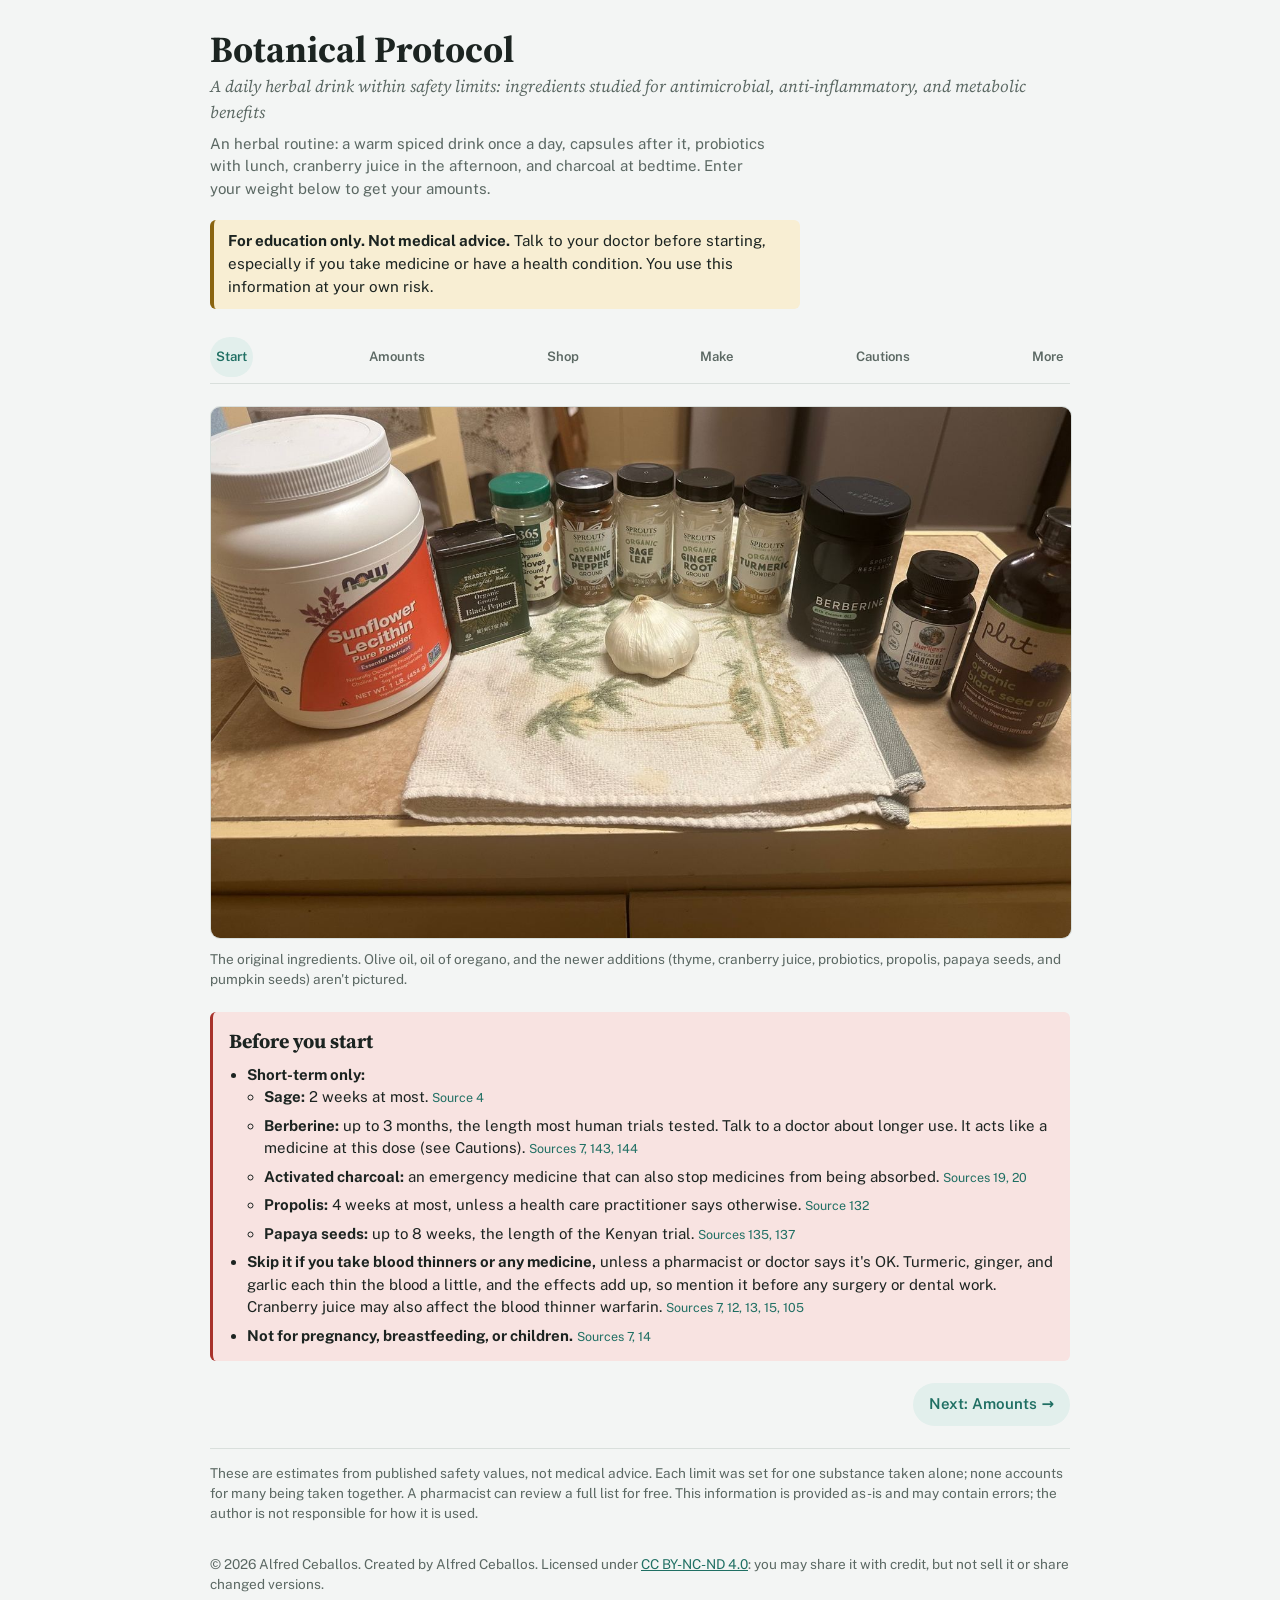
==== commit bc06ba04: "Set berberine to 1,000 mg once after the drink; papaya seeds up to 8 weeks Berberine: two 500 mg cap" ====
--- a/index.html
+++ b/index.html
@@ -222,7 +222,7 @@
           <li><strong>Berberine:</strong> up to 3 months, the length most human trials tested. Talk to a doctor about longer use. It acts like a medicine at this dose (see Cautions). <span class="cite">Sources 7, 143, 144</span></li>
           <li><strong>Activated charcoal:</strong> an emergency medicine that can also stop medicines from being absorbed. <span class="cite">Sources 19, 20</span></li>
           <li><strong>Propolis:</strong> 4 weeks at most, unless a health care practitioner says otherwise. <span class="cite">Source 132</span></li>
-          <li><strong>Papaya seeds:</strong> 2 to 4 weeks. <span class="cite">Sources 135, 137</span></li>
+          <li><strong>Papaya seeds:</strong> up to 8 weeks, the length of the Kenyan trial. <span class="cite">Sources 135, 137</span></li>
         </ul>
       </li>
       <li><strong>Skip it if you take blood thinners or any medicine,</strong> unless a pharmacist or doctor says it's OK. Turmeric, ginger, and garlic each thin the blood a little, and the effects add up, so mention it before any surgery or dental work. Cranberry juice may also affect the blood thinner warfarin. <span class="cite">Sources 7, 12, 13, 15, 105</span></li>
@@ -252,7 +252,7 @@
   </section>
   <section class="limits" aria-label="Your daily amounts">
     <h3>Your daily amounts</h3>
-    <div class="tablewrap"><div id="limits"><!--pre:limits--><h4>Ingredients with a limit</h4><p class="note">Based on the weight above. Maximums assume the strongest spice, so they stay safe whatever the strength of your jar, and are rounded down to real spoon sizes. The suggested amount never goes above the maximum.</p><table class="ltable lt3"><thead><tr><th>Ingredient</th><th>Suggested daily amount</th><th>Daily maximum</th></tr></thead><tbody><tr><td>Turmeric <span class="cite">1, 2, 31</span></td><td><strong>1 tsp</strong></td><td><strong>1¼ tsp</strong><div class="sub">changes with your weight; black pepper boosts absorption, so this limit may need to be lower when they're combined</div></td></tr><tr><td>Clove <span class="cite">3, 25</span></td><td><strong>¼ tsp</strong></td><td><strong>½ tsp</strong><div class="sub">changes with your weight</div></td></tr><tr><td>Sage <span class="tag">Short-term</span> <span class="cite">4, 5</span></td><td><strong>⅛ tsp</strong></td><td><strong>¼ tsp</strong><div class="sub">2 weeks at most</div></td></tr></tbody></table><h4>Ingredients without an official limit</h4><p class="note">No official limit exists for these, so these are reasonable amounts, not limits.</p><table class="ltable"><thead><tr><th>Ingredient</th><th>Suggested daily amount</th></tr></thead><tbody><tr><td>Black pepper <span class="cite">6</span></td><td><strong>½ tsp</strong><div class="sub">normal food amount; boosts turmeric absorption</div></td></tr><tr><td>Cayenne <span class="cite">10, 30</span></td><td><strong>⅛–¼ tsp</strong><div class="sub">start with ⅛ tsp; burning or heartburn can start around ¼ tsp in sensitive people</div></td></tr><tr><td>Ginger <span class="cite">29</span></td><td><strong>½ tsp</strong><div class="sub">about 1 g, well tolerated in studies; heartburn became more common around 2 g a day</div></td></tr><tr><td>Black seed oil <span class="cite">8, 28</span></td><td><strong>1 tsp</strong><div class="sub">about 5 mL; the amount used in an 8-week trial</div></td></tr><tr><td>Oregano oil <span class="cite">9, 96</span></td><td><strong>Follow the label</strong><div class="sub">strength varies by brand; some also contain black seed oil and ginger, which add to the drink's amounts</div></td></tr><tr><td>Activated charcoal <span class="tag">Short-term</span> <span class="cite">19, 20</span></td><td><strong>Follow the label</strong><div class="sub">at bedtime, 2 hours from other doses</div></td></tr><tr><td>Garlic <span class="cite">12</span></td><td><strong>1 clove</strong><div class="sub">food amount</div></td></tr><tr><td>Olive or coconut oil <span class="cite">17</span></td><td><strong>1 tbsp</strong><div class="sub">food amount</div></td></tr><tr><td>Sunflower lecithin <span class="cite">27</span></td><td><strong>1 tbsp</strong><div class="sub">food amount</div></td></tr><tr><td>Thyme <span class="cite">26, 107, 109</span></td><td><strong>¾ tsp</strong><div class="sub">about 1 g; well below the European Medicines Agency's thyme tea amount (1–2 g, 3–4 times a day)</div></td></tr><tr><td>Berberine <span class="tag">3 months max</span> <span class="cite">7, 97, 143, 144</span></td><td><strong>500 mg</strong><div class="sub">one capsule. Acts like a medicine: drug-like effects begin at about 400 mg. No toxicity limit has been set for pure berberine; Europe's food safety agency (2026 draft) said no safe amount can be set yet</div></td></tr><tr><td>Propolis <span class="tag">4 weeks max</span> <span class="cite">132, 145, 147, 148</span></td><td><strong>1 serving</strong><div class="sub">follow the label (the product used here: 2 mL with 1,220 mg of liquid extract). No toxicity limit set; studies used 400–1,500 mg a day of powder or dry extract</div></td></tr><tr><td>S. boulardii <span class="cite">114, 119</span></td><td><strong>500 mg</strong><div class="sub">10 billion CFU, with lunch. No toxicity limit set; Health Canada allows labels up to 30 billion CFU (about 1,500 mg) for diarrhea from antibiotics</div></td></tr><tr><td>Lactobacillus plantarum <span class="cite">122, 124</span></td><td><strong>Follow the label</strong><div class="sub">with lunch; studies used 1–10 billion CFU a day. Results depend on the strain, so look for a named one, such as 299v</div></td></tr><tr><td>Pumpkin seeds <span class="cite">140</span></td><td><strong>Up to 20 g</strong><div class="sub">about 2½ tbsp shelled seeds, with lunch; the European Medicines Agency's daily amount for pumpkin seed</div></td></tr><tr><td>Cranberry juice <span class="cite">98, 99</span></td><td><strong>1 cup (8 oz)</strong><div class="sub">pure cranberry juice, no added sugar, no blends, in the afternoon; the FDA's amount for urinary tract infections</div></td></tr><tr><td>Papaya seeds <span class="tag">4 weeks max</span> <span class="cite">135</span></td><td><strong>10 g ground dried</strong><div class="sub">about 4 tsp (an estimate; weigh if you can), or roughly 20–30 g fresh seeds, in the morning, for 2 to 4 weeks; the amount used daily in a Kenyan trial</div></td></tr></tbody></table><!--/pre:limits--></div></div>
+    <div class="tablewrap"><div id="limits"><!--pre:limits--><h4>Ingredients with a limit</h4><p class="note">Based on the weight above. Maximums assume the strongest spice, so they stay safe whatever the strength of your jar, and are rounded down to real spoon sizes. The suggested amount never goes above the maximum.</p><table class="ltable lt3"><thead><tr><th>Ingredient</th><th>Suggested daily amount</th><th>Daily maximum</th></tr></thead><tbody><tr><td>Turmeric <span class="cite">1, 2, 31</span></td><td><strong>1 tsp</strong></td><td><strong>1¼ tsp</strong><div class="sub">changes with your weight; black pepper boosts absorption, so this limit may need to be lower when they're combined</div></td></tr><tr><td>Clove <span class="cite">3, 25</span></td><td><strong>¼ tsp</strong></td><td><strong>½ tsp</strong><div class="sub">changes with your weight</div></td></tr><tr><td>Sage <span class="tag">Short-term</span> <span class="cite">4, 5</span></td><td><strong>⅛ tsp</strong></td><td><strong>¼ tsp</strong><div class="sub">2 weeks at most</div></td></tr></tbody></table><h4>Ingredients without an official limit</h4><p class="note">No official limit exists for these, so these are reasonable amounts, not limits.</p><table class="ltable"><thead><tr><th>Ingredient</th><th>Suggested daily amount</th></tr></thead><tbody><tr><td>Black pepper <span class="cite">6</span></td><td><strong>½ tsp</strong><div class="sub">normal food amount; boosts turmeric absorption</div></td></tr><tr><td>Cayenne <span class="cite">10, 30</span></td><td><strong>⅛–¼ tsp</strong><div class="sub">start with ⅛ tsp; burning or heartburn can start around ¼ tsp in sensitive people</div></td></tr><tr><td>Ginger <span class="cite">29</span></td><td><strong>½ tsp</strong><div class="sub">about 1 g, well tolerated in studies; heartburn became more common around 2 g a day</div></td></tr><tr><td>Black seed oil <span class="cite">8, 28</span></td><td><strong>1 tsp</strong><div class="sub">about 5 mL; the amount used in an 8-week trial</div></td></tr><tr><td>Oregano oil <span class="cite">9, 96</span></td><td><strong>Follow the label</strong><div class="sub">strength varies by brand; some also contain black seed oil and ginger, which add to the drink's amounts</div></td></tr><tr><td>Activated charcoal <span class="tag">Short-term</span> <span class="cite">19, 20</span></td><td><strong>Follow the label</strong><div class="sub">at bedtime, 2 hours from other doses</div></td></tr><tr><td>Garlic <span class="cite">12</span></td><td><strong>1 clove</strong><div class="sub">food amount</div></td></tr><tr><td>Olive or coconut oil <span class="cite">17</span></td><td><strong>1 tbsp</strong><div class="sub">food amount</div></td></tr><tr><td>Sunflower lecithin <span class="cite">27</span></td><td><strong>1 tbsp</strong><div class="sub">food amount</div></td></tr><tr><td>Thyme <span class="cite">26, 107, 109</span></td><td><strong>¾ tsp</strong><div class="sub">about 1 g; well below the European Medicines Agency's thyme tea amount (1–2 g, 3–4 times a day)</div></td></tr><tr><td>Berberine <span class="tag">3 months max</span> <span class="cite">7, 97, 143, 144</span></td><td><strong>1,000 mg</strong><div class="sub">two 500 mg capsules at once, after the drink; within the 900–1,500 mg a day used in most trials. Acts like a medicine: drug-like effects begin at about 400 mg. No toxicity limit has been set for pure berberine; Europe's food safety agency (2026 draft) said no safe amount can be set yet</div></td></tr><tr><td>Propolis <span class="tag">4 weeks max</span> <span class="cite">132, 145, 147, 148</span></td><td><strong>1 serving</strong><div class="sub">follow the label (the product used here: 2 mL with 1,220 mg of liquid extract). No toxicity limit set; studies used 400–1,500 mg a day of powder or dry extract</div></td></tr><tr><td>S. boulardii <span class="cite">114, 119</span></td><td><strong>500 mg</strong><div class="sub">10 billion CFU, with lunch. No toxicity limit set; Health Canada allows labels up to 30 billion CFU (about 1,500 mg) for diarrhea from antibiotics</div></td></tr><tr><td>Lactobacillus plantarum <span class="cite">122, 124</span></td><td><strong>Follow the label</strong><div class="sub">with lunch; studies used 1–10 billion CFU a day. Results depend on the strain, so look for a named one, such as 299v</div></td></tr><tr><td>Pumpkin seeds <span class="cite">140</span></td><td><strong>Up to 20 g</strong><div class="sub">about 2½ tbsp shelled seeds, with lunch; the European Medicines Agency's daily amount for pumpkin seed</div></td></tr><tr><td>Cranberry juice <span class="cite">98, 99</span></td><td><strong>1 cup (8 oz)</strong><div class="sub">pure cranberry juice, no added sugar, no blends, in the afternoon; the FDA's amount for urinary tract infections</div></td></tr><tr><td>Papaya seeds <span class="tag">8 weeks max</span> <span class="cite">135</span></td><td><strong>10 g ground dried</strong><div class="sub">about 4 tsp (an estimate; weigh if you can), or roughly 20–30 g fresh seeds, in the morning, for up to 8 weeks; the daily amount and length of a Kenyan trial</div></td></tr></tbody></table><!--/pre:limits--></div></div>
   </section>
   </section>
   </div>
@@ -275,7 +275,7 @@
           <li>Fresh garlic</li>
           <li>Ground thyme</li>
           <li>Pure cranberry juice (100% cranberry, no added sugar, no blends)</li>
-          <li>Papaya (for the seeds) <span class="tag">4 weeks max</span></li>
+          <li>Papaya (for the seeds) <span class="tag">8 weeks max</span></li>
         </ul>
       </div>
       <div class="store">
@@ -312,7 +312,7 @@
       <h2>How to make it</h2>
       <p class="lede">Once a day. Take it with or without food.</p>
     </div>
-    <div class="serving" id="serving"><!--pre:serving--><div class="sgroup"><div class="lbl">Your serving · in the cup</div><ul><li><span class="amt">1 tsp</span><span>turmeric powder</span></li><li><span class="amt">½ tsp</span><span>black pepper</span></li><li><span class="amt">⅛ tsp</span><span>cayenne pepper</span></li><li><span class="amt">½ tsp</span><span>ginger powder</span></li><li><span class="amt">¼ tsp</span><span>clove powder</span></li><li><span class="amt">⅛ tsp</span><span>sage powder <span class="tag">Short-term</span></span></li><li><span class="amt">¾ tsp</span><span>ground thyme</span></li><li><span class="amt">1 tbsp</span><span>sunflower lecithin (granules or powder)</span></li><li><span class="amt">1 tbsp</span><span>olive oil (or coconut oil)</span></li><li><span class="amt">1 tsp</span><span>black seed oil</span></li><li><span class="amt">1 cup</span><span>warm water, about 100°F (38°C)</span></li><li><span class="amt">1 clove</span><span>fresh garlic</span></li></ul></div><div class="sgroup"><div class="lbl">Right after the drink</div><ul><li><span class="amt">500 mg</span><span>berberine (one capsule) <span class="tag">3 months max</span></span></li><li><span class="amt">2 softgels</span><span>oregano oil (or as the label says)</span></li><li><span class="amt">1 serving</span><span>propolis liquid extract (2 mL) <span class="tag">4 weeks max</span></span></li><li><span class="amt">10 g</span><span>ground dried papaya seeds (about 4 tsp), or roughly 20–30 g fresh, blended into a smoothie <span class="tag">2–4 weeks</span></span></li></ul></div><div class="sgroup"><div class="lbl">With lunch · at least 4 hours after the drink</div><ul><li><span class="amt">500 mg</span><span>S. boulardii, capsule swallowed whole</span></li><li><span class="amt">1 capsule</span><span>Lactobacillus plantarum (or as the label says)</span></li><li><span class="amt">Up to 20 g</span><span>pumpkin seeds (about 2½ tbsp)</span></li></ul></div><div class="sgroup"><div class="lbl">Mid-afternoon</div><ul><li><span class="amt">1 cup</span><span>pure cranberry juice (8 oz)</span></li></ul></div><div class="sgroup"><div class="lbl">At bedtime</div><ul><li><span class="amt">2 capsules</span><span>activated charcoal, with a full glass of water <span class="tag">Short-term</span></span></li></ul></div><p class="note">Amounts match the weight entered above.</p><!--/pre:serving--></div>
+    <div class="serving" id="serving"><!--pre:serving--><div class="sgroup"><div class="lbl">Your serving · in the cup</div><ul><li><span class="amt">1 tsp</span><span>turmeric powder</span></li><li><span class="amt">½ tsp</span><span>black pepper</span></li><li><span class="amt">⅛ tsp</span><span>cayenne pepper</span></li><li><span class="amt">½ tsp</span><span>ginger powder</span></li><li><span class="amt">¼ tsp</span><span>clove powder</span></li><li><span class="amt">⅛ tsp</span><span>sage powder <span class="tag">Short-term</span></span></li><li><span class="amt">¾ tsp</span><span>ground thyme</span></li><li><span class="amt">1 tbsp</span><span>sunflower lecithin (granules or powder)</span></li><li><span class="amt">1 tbsp</span><span>olive oil (or coconut oil)</span></li><li><span class="amt">1 tsp</span><span>black seed oil</span></li><li><span class="amt">1 cup</span><span>warm water, about 100°F (38°C)</span></li><li><span class="amt">1 clove</span><span>fresh garlic</span></li></ul></div><div class="sgroup"><div class="lbl">Right after the drink</div><ul><li><span class="amt">1,000 mg</span><span>berberine (two 500 mg capsules) <span class="tag">3 months max</span></span></li><li><span class="amt">2 softgels</span><span>oregano oil (or as the label says)</span></li><li><span class="amt">1 serving</span><span>propolis liquid extract (2 mL) <span class="tag">4 weeks max</span></span></li><li><span class="amt">10 g</span><span>ground dried papaya seeds (about 4 tsp), or roughly 20–30 g fresh, blended into a smoothie <span class="tag">8 weeks max</span></span></li></ul></div><div class="sgroup"><div class="lbl">With lunch · at least 4 hours after the drink</div><ul><li><span class="amt">500 mg</span><span>S. boulardii, capsule swallowed whole</span></li><li><span class="amt">1 capsule</span><span>Lactobacillus plantarum (or as the label says)</span></li><li><span class="amt">Up to 20 g</span><span>pumpkin seeds (about 2½ tbsp)</span></li></ul></div><div class="sgroup"><div class="lbl">Mid-afternoon</div><ul><li><span class="amt">1 cup</span><span>pure cranberry juice (8 oz)</span></li></ul></div><div class="sgroup"><div class="lbl">At bedtime</div><ul><li><span class="amt">2 capsules</span><span>activated charcoal, with a full glass of water <span class="tag">Short-term</span></span></li></ul></div><p class="note">Amounts match the weight entered above.</p><!--/pre:serving--></div>
     <ol class="steplist">
       <li><strong>Crush the garlic.</strong> Crush 1 clove and let it sit for 10 minutes. Researchers suggest this wait lets more of garlic's active compounds form. <span class="cite">Source 18</span></li>
       <li><strong>Combine the powders.</strong> Put the powders and sunflower lecithin from your serving list in a cup.</li>
@@ -320,8 +320,8 @@
       <li><strong>Add warm water.</strong> Pour in the rest of about 1 cup of warm water, ideally from a tea kettle, at about 100°F (38°C). It should feel warm, not hot, on your wrist. Stir well.</li>
       <li><strong>Add the garlic.</strong> Chop the rested garlic and stir it into the warm drink.</li>
       <li><strong>Drink right away.</strong> Stir as you drink, since the powders sink quickly.</li>
-      <li><strong>Take the capsules and propolis.</strong> After the slurry, swallow the berberine capsule and oregano oil softgels whole, and take one serving of the propolis liquid.</li>
-      <li><strong>Papaya seeds, for 2 to 4 weeks.</strong> Blend 10 g of ground dried seeds (about 4 tsp, an estimate; weigh if you can) or roughly 20 to 30 g of fresh, moist seeds into a smoothie in the morning, away from the probiotics. Stop after 4 weeks at most. <span class="cite">Source 135</span></li>
+      <li><strong>Take the capsules and propolis.</strong> After the slurry, swallow the two berberine capsules and the oregano oil softgels whole, and take one serving of the propolis liquid.</li>
+      <li><strong>Papaya seeds, for up to 8 weeks.</strong> Blend 10 g of ground dried seeds (about 4 tsp, an estimate; weigh if you can) or roughly 20 to 30 g of fresh, moist seeds into a smoothie in the morning, away from the probiotics. Stop after 8 weeks at most. <span class="cite">Source 135</span></li>
       <li><strong>With lunch, take the probiotics.</strong> At least 4 hours after the drink, swallow the S. boulardii and Lactobacillus plantarum capsules whole with a meal. A meal with some fat and fiber helps them survive, for example beans, oats, onions, or a banana with peanut butter. Eat the pumpkin seeds plain, in a smoothie, or as a snack. No study has tested these herbs with probiotics, so they're kept at least 4 hours apart to be safe. <span class="cite">Sources 128, 140</span></li>
       <li><strong>Mid-afternoon, drink the cranberry juice.</strong> One cup (8 oz) of pure cranberry juice, at least 2 hours before the bedtime charcoal. <span class="cite">Source 98</span></li>
       <li><strong>At bedtime, take the charcoal.</strong> Swallow the activated charcoal capsules with a full glass of water. Keep them at least 2 hours away from the morning dose, the lunch capsules, the cranberry juice, and any medicines, since charcoal can stop them from being absorbed. <span class="cite">Sources 19, 20</span></li>
@@ -337,11 +337,11 @@
       <li>If it upsets your stomach, take it with food. France's food safety agency lists stomach upset as a berberine risk. <span class="cite">Source 7</span></li>
       <li>Charcoal turns stools black, which can hide black stools caused by stomach bleeding. Watch instead for dizziness, weakness, stomach pain, or vomit that looks like blood or coffee grounds. <span class="cite">Sources 19, 21</span></li>
       <li>Stop and get checked for yellow skin or eyes (a possible sign of liver trouble), or severe stomach pain or vomiting. <span class="cite">Sources 12, 14, 30</span></li>
-      <li><strong>Berberine acts like a medicine.</strong> France's food safety agency (ANSES) says drug-like effects, such as lower blood sugar, begin at about 400 mg a day, and the 500 mg dose is above that. Don't take it if you're pregnant, breastfeeding, or under 18, or have diabetes or liver or heart conditions, unless a doctor says it's OK. It can change how your body handles many medicines, so ask a pharmacist first if you take any. Black seed oil and propolis also lower blood sugar, and the effects can add up. Talk to a doctor before using it longer than 3 months. <span class="cite">Sources 7, 86, 143, 144, 147</span></li>
+      <li><strong>Berberine acts like a medicine.</strong> France's food safety agency (ANSES) says drug-like effects, such as lower blood sugar, begin at about 400 mg a day, and the 1,000 mg dose is about 2.5 times that. Trials usually split the daily amount; if taking it all at once upsets your stomach, take it with food. Don't take it if you're pregnant, breastfeeding, or under 18, or have diabetes or liver or heart conditions, unless a doctor says it's OK. It can change how your body handles many medicines, so ask a pharmacist first if you take any. Black seed oil and propolis also lower blood sugar, and the effects can add up. Talk to a doctor before using it longer than 3 months. <span class="cite">Sources 7, 86, 143, 144, 147</span></li>
       <li><strong>Allergies:</strong> skip thyme if you're allergic to the mint family (oregano, sage, basil, lavender). Skip propolis if you're allergic to bees, bee products, poplar, or Peru balsam; reactions are more likely with asthma or eczema. Stop and get help right away for wheezing or swelling of the face, lips, or throat. <span class="cite">Sources 107, 132, 133</span></li>
       <li><strong>Probiotics (S. boulardii, Lactobacillus plantarum):</strong> skip them if you have a weak immune system, a central line (a tube into a vein), or a serious illness. Swallow the capsules whole, and don't open them near anyone who is seriously ill, since the yeast can spread through the air. Stop if stomach upset lasts more than 3 days. <span class="cite">Sources 119, 120, 121, 127</span></li>
       <li><strong>Cranberry juice:</strong> ask a doctor first if you've had kidney stones. It doesn't replace treatment: if you think you have a urinary tract infection, see a doctor. <span class="cite">Sources 105, 106</span></li>
-      <li><strong>Papaya seeds:</strong> not in pregnancy (seed extract caused miscarriage in rats). Men trying to conceive should skip them or keep the course short (long-term seed extract stopped sperm production in monkeys, which recovered after stopping). Not for young children without a doctor. <span class="cite">Sources 137, 138</span></li>
+      <li><strong>Papaya seeds:</strong> not in pregnancy (seed extract caused miscarriage in rats). Men trying to conceive should skip them (in animals, daily seed extract stopped sperm production after about 2 to 3 months, and it recovered after stopping). Not for young children without a doctor. <span class="cite">Sources 137, 138</span></li>
       <li><strong>Pumpkin seeds:</strong> large amounts can cause bloating or loose stools. <span class="cite">Source 140</span></li>
     </ul>
   </section>
@@ -751,16 +751,16 @@
         <div class="name">Berberine <span class="tag">3 months max</span></div>
         <div class="compound">Checked as: Berberine</div>
         <div class="inrow">
-          <span class="stepper"><button type="button" class="stepbtn" aria-label="Decrease Berberine amount in mg">−</button><input id="in-berberine" type="number" min="0" step="50" value="500" aria-label="Berberine amount in mg"><button type="button" class="stepbtn" aria-label="Increase Berberine amount in mg">+</button></span>
+          <span class="stepper"><button type="button" class="stepbtn" aria-label="Decrease Berberine amount in mg">−</button><input id="in-berberine" type="number" min="0" step="100" value="1000" aria-label="Berberine amount in mg"><button type="button" class="stepbtn" aria-label="Increase Berberine amount in mg">+</button></span>
           <span class="unit">mg / day</span>
         </div>
         
       </div>
       <div class="right" id="out-berberine" aria-live="polite">
-        <div class="verdict"><span class="chip none">No official limit</span><span class="est">500 mg</span></div>
+        <div class="verdict"><span class="chip none">No official limit</span><span class="est">1,000 mg</span></div>
         <div class="lim">No toxicity limit has been set for pure berberine. Europe's food safety agency (EFSA, 2026 draft) said no safe amount can be set yet.</div>
         
-        <p class="note">Acts like a medicine: France's food safety agency (ANSES) says drug-like effects, such as lower blood sugar, begin at about 400 mg a day. Most human trials lasted up to 3 months; talk to a doctor about longer use. ANSES advises against taking it with any medicine.</p>
+        <p class="note">Acts like a medicine: France's food safety agency (ANSES) says drug-like effects, such as lower blood sugar, begin at about 400 mg a day. Most human trials used 900–1,500 mg a day for up to 3 months; talk to a doctor about longer use. Trials usually split the daily amount, so taking it all at once may upset the stomach more. ANSES advises against taking it with any medicine.</p>
         <a class="src" href="#sources" onclick="var d=document.getElementById('sources');d.open=true;d.scrollIntoView({behavior:'smooth'});return false;">Source 7, 143, 144</a></div></div><div class="row">
       <div class="left">
         <div class="name">Oregano oil</div>
@@ -898,7 +898,7 @@
         <p class="note">Pure cranberry juice, no added sugar, no blends. Take it at least 2 hours before the bedtime charcoal. Ask a doctor first if you take warfarin or have had kidney stones.</p>
         <a class="src" href="#sources" onclick="var d=document.getElementById('sources');d.open=true;d.scrollIntoView({behavior:'smooth'});return false;">Source 98, 105, 106</a></div></div><div class="row">
       <div class="left">
-        <div class="name">Papaya seeds, ground dried (morning) <span class="tag">4 weeks max</span></div>
+        <div class="name">Papaya seeds, ground dried (morning) <span class="tag">8 weeks max</span></div>
         <div class="compound">Checked as: Seeds</div>
         <div class="inrow">
           <span class="stepper"><button type="button" class="stepbtn" aria-label="Decrease Papaya seeds, ground dried (morning) amount in g">−</button><input id="in-papaya" type="number" min="0" step="1" value="10" aria-label="Papaya seeds, ground dried (morning) amount in g"><button type="button" class="stepbtn" aria-label="Increase Papaya seeds, ground dried (morning) amount in g">+</button></span>
@@ -908,9 +908,9 @@
       </div>
       <div class="right" id="out-papaya" aria-live="polite">
         <div class="verdict"><span class="chip none">No official limit</span><span class="est">10 g dried seeds (about 4 tsp, an estimate)</span></div>
-        <div class="lim">No official limit. A Kenyan trial used 10 g a day for about 8 weeks; here it's 2 to 4 weeks. Fresh seeds: roughly 20–30 g (an estimate).</div>
-        
-        <p class="note">Take it in the morning, away from the probiotics. Not in pregnancy. Men trying to conceive should skip it or keep it short; long-term seed extract stopped sperm production in animals.</p>
+        <div class="lim">No official limit. A Kenyan trial used 10 g a day for about 8 weeks, the longest it has been tested. Fresh seeds: roughly 20–30 g (an estimate).</div>
+        
+        <p class="note">Take it in the morning, away from the probiotics. Not in pregnancy. Men trying to conceive should skip it; in animals, daily seed extract stopped sperm production after about 2 to 3 months.</p>
         <a class="src" href="#sources" onclick="var d=document.getElementById('sources');d.open=true;d.scrollIntoView({behavior:'smooth'});return false;">Source 135, 137, 138</a></div></div><div class="row">
       <div class="left">
         <div class="name">Activated charcoal (bedtime) <span class="tag">Short-term only</span></div>
@@ -1122,7 +1122,7 @@
     { id: "sage", name: "Sage powder", compound: "Thujone", unit: "tsp", def: 0.125, step: 0.125, short: true },
     { id: "thyme", name: "Thyme, ground", compound: "Whole herb", unit: "tsp", def: 0.75, step: 0.125 },
     { id: "blackseed", name: "Black seed oil", compound: "Whole oil", unit: "tsp", def: 1, step: 0.25 },
-    { id: "berberine", name: "Berberine", compound: "Berberine", unit: "mg", def: 500, step: 50, tag: "3 months max" },
+    { id: "berberine", name: "Berberine", compound: "Berberine", unit: "mg", def: 1000, step: 100, tag: "3 months max" },
     { id: "oregano", name: "Oregano oil", compound: "Carvacrol", unit: "softgels", def: 2, step: 1 },
     { id: "propolis", name: "Propolis liquid extract", compound: "Whole extract", unit: "servings", def: 1, step: 1, tag: "4 weeks max" },
     { id: "garlic", name: "Garlic", compound: "Fresh clove", unit: "cloves", def: 1, step: 1, thin: true },
@@ -1132,7 +1132,7 @@
     { id: "plantarum", name: "Lactobacillus plantarum (with lunch)", compound: "Live bacteria", unit: "capsules", def: 1, step: 1 },
     { id: "pumpkin", name: "Pumpkin seeds (with lunch)", compound: "Food", unit: "g", def: 20, step: 5 },
     { id: "cranberry", name: "Cranberry juice, pure (afternoon)", compound: "Juice", unit: "oz", def: 8, step: 1, thin: true },
-    { id: "papaya", name: "Papaya seeds, ground dried (morning)", compound: "Seeds", unit: "g", def: 10, step: 1, tag: "4 weeks max" },
+    { id: "papaya", name: "Papaya seeds, ground dried (morning)", compound: "Seeds", unit: "g", def: 10, step: 1, tag: "8 weeks max" },
     { id: "charcoal", name: "Activated charcoal (bedtime)", compound: "Separate dose", unit: "capsules", def: 2, step: 1, short: true }
   ];
 
@@ -1277,7 +1277,7 @@
         return { status: "none", label: "No official limit",
           est: `${fmt(amt)} mg`,
           limit: `No toxicity limit has been set for pure berberine. Europe's food safety agency (EFSA, 2026 draft) said no safe amount can be set yet.`,
-          note: `Acts like a medicine: France's food safety agency (ANSES) says drug-like effects, such as lower blood sugar, begin at about 400 mg a day. Most human trials lasted up to 3 months; talk to a doctor about longer use. ANSES advises against taking it with any medicine.`,
+          note: `Acts like a medicine: France's food safety agency (ANSES) says drug-like effects, such as lower blood sugar, begin at about 400 mg a day. Most human trials used 900\u20131,500 mg a day for up to 3 months; talk to a doctor about longer use. Trials usually split the daily amount, so taking it all at once may upset the stomach more. ANSES advises against taking it with any medicine.`,
           src: "7, 143, 144" };
       case "oregano": {
         const per = parseFloat($("#carv").value);
@@ -1346,8 +1346,8 @@
         const over = amt > 10;
         return { status: over ? "near" : "none", label: over ? "Above the trial amount" : "No official limit",
           est: `${frac(amt)} g dried seeds (about ${frac(Math.round(amt / 2.5 * 4) / 4)} tsp, an estimate)`,
-          limit: `No official limit. A Kenyan trial used 10 g a day for about 8 weeks; here it's 2 to 4 weeks. Fresh seeds: roughly 20\u201330 g (an estimate).`,
-          note: `Take it in the morning, away from the probiotics. Not in pregnancy. Men trying to conceive should skip it or keep it short; long-term seed extract stopped sperm production in animals.`, src: "135, 137, 138" };
+          limit: `No official limit. A Kenyan trial used 10 g a day for about 8 weeks, the longest it has been tested. Fresh seeds: roughly 20\u201330 g (an estimate).`,
+          note: `Take it in the morning, away from the probiotics. Not in pregnancy. Men trying to conceive should skip it; in animals, daily seed extract stopped sperm production after about 2 to 3 months.`, src: "135, 137, 138" };
       }
       default:
         return { status: "food", label: "Food amount", est: `${fmt(amt)} tbsp`, limit: `FDA lists lecithin as generally recognized as safe (GRAS) in food.`, note: "", src: "27" };
@@ -1380,13 +1380,13 @@
       row("Olive or coconut oil", "1 tbsp", "food amount", "17"),
       row("Sunflower lecithin", "1 tbsp", "food amount", "27"),
       row("Thyme", "\u00be tsp", "about 1 g; well below the European Medicines Agency's thyme tea amount (1\u20132 g, 3\u20134 times a day)", "26, 107, 109"),
-      row("Berberine <span class='tag'>3 months max</span>", def("berberine") + " mg", "one capsule. Acts like a medicine: drug-like effects begin at about 400 mg. No toxicity limit has been set for pure berberine; Europe's food safety agency (2026 draft) said no safe amount can be set yet", "7, 97, 143, 144"),
+      row("Berberine <span class='tag'>3 months max</span>", "1,000 mg", "two 500 mg capsules at once, after the drink; within the 900\u20131,500 mg a day used in most trials. Acts like a medicine: drug-like effects begin at about 400 mg. No toxicity limit has been set for pure berberine; Europe's food safety agency (2026 draft) said no safe amount can be set yet", "7, 97, 143, 144"),
       row("Propolis <span class='tag'>4 weeks max</span>", "1 serving", "follow the label (the product used here: 2 mL with 1,220 mg of liquid extract). No toxicity limit set; studies used 400\u20131,500 mg a day of powder or dry extract", "132, 145, 147, 148"),
       row("S. boulardii", def("sboulardii") + " mg", "10 billion CFU, with lunch. No toxicity limit set; Health Canada allows labels up to 30 billion CFU (about 1,500 mg) for diarrhea from antibiotics", "114, 119"),
       row("Lactobacillus plantarum", "Follow the label", "with lunch; studies used 1\u201310 billion CFU a day. Results depend on the strain, so look for a named one, such as 299v", "122, 124"),
       row("Pumpkin seeds", "Up to 20 g", "about 2\u00bd tbsp shelled seeds, with lunch; the European Medicines Agency's daily amount for pumpkin seed", "140"),
       row("Cranberry juice", "1 cup (8 oz)", "pure cranberry juice, no added sugar, no blends, in the afternoon; the FDA's amount for urinary tract infections", "98, 99"),
-      row("Papaya seeds <span class='tag'>4 weeks max</span>", "10 g ground dried", "about 4 tsp (an estimate; weigh if you can), or roughly 20\u201330 g fresh seeds, in the morning, for 2 to 4 weeks; the amount used daily in a Kenyan trial", "135"),
+      row("Papaya seeds <span class='tag'>8 weeks max</span>", "10 g ground dried", "about 4 tsp (an estimate; weigh if you can), or roughly 20\u201330 g fresh seeds, in the morning, for up to 8 weeks; the daily amount and length of a Kenyan trial", "135"),
     ];
     return `<h4>Ingredients with a limit</h4><p class="note">Based on the weight above. Maximums assume the strongest spice, so they stay safe whatever the strength of your jar, and are rounded down to real spoon sizes. The suggested amount never goes above the maximum.</p><table class="ltable lt3"><thead><tr><th>Ingredient</th><th>Suggested daily amount</th><th>Daily maximum</th></tr></thead><tbody>${max.join("")}</tbody></table><h4>Ingredients without an official limit</h4><p class="note">No official limit exists for these, so these are reasonable amounts, not limits.</p>${table("Suggested daily amount", sug)}`;
   }
@@ -1412,10 +1412,10 @@
       li(frac(def("garlic")) + " clove", "fresh garlic"),
     ];
     const after = [
-      li(def("berberine") + " mg", "berberine (one capsule)", "3 months max"),
+      li("1,000 mg", "berberine (two 500 mg capsules)", "3 months max"),
       li(frac(def("oregano")) + " softgels", "oregano oil (or as the label says)"),
       li("1 serving", "propolis liquid extract (2 mL)", "4 weeks max"),
-      li(def("papaya") + " g", "ground dried papaya seeds (about 4 tsp), or roughly 20\u201330 g fresh, blended into a smoothie", "2\u20134 weeks"),
+      li(def("papaya") + " g", "ground dried papaya seeds (about 4 tsp), or roughly 20\u201330 g fresh, blended into a smoothie", "8 weeks max"),
     ];
     const lunch = [
       li(def("sboulardii") + " mg", "S. boulardii, capsule swallowed whole"),
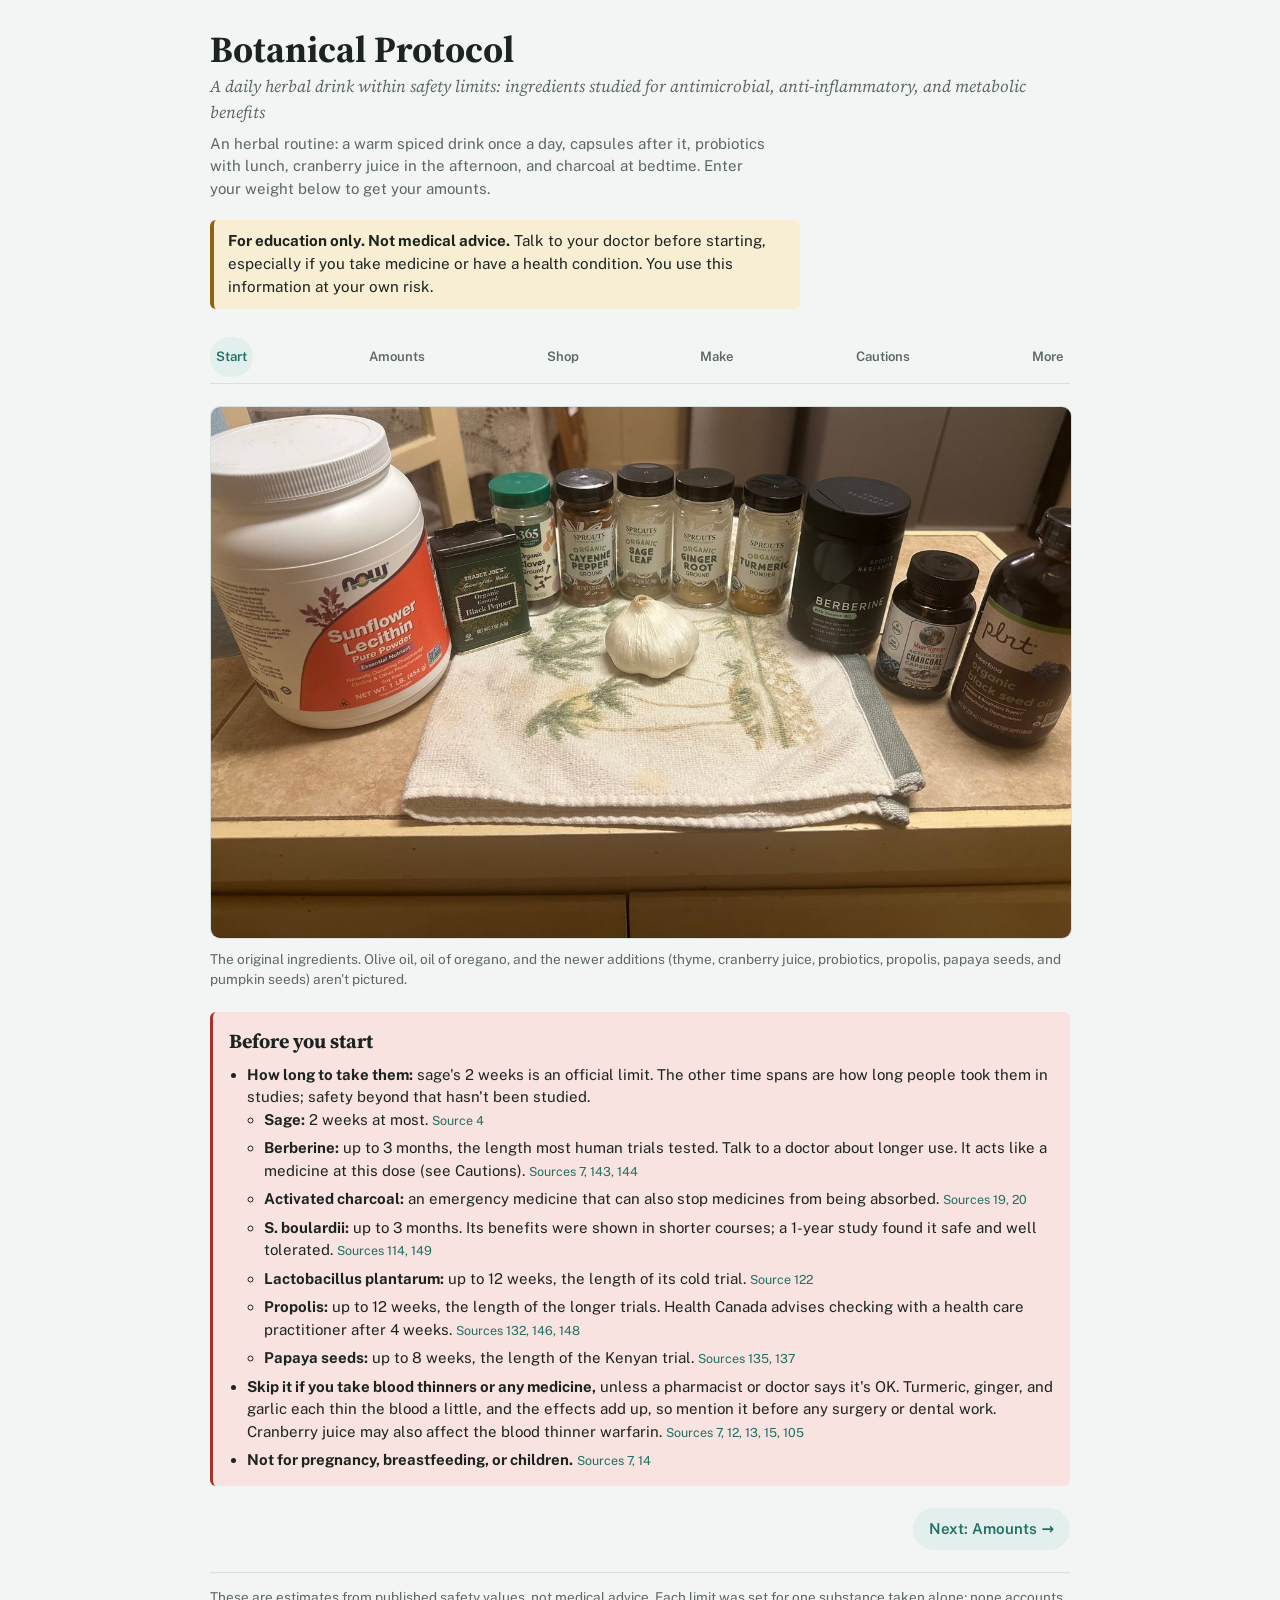
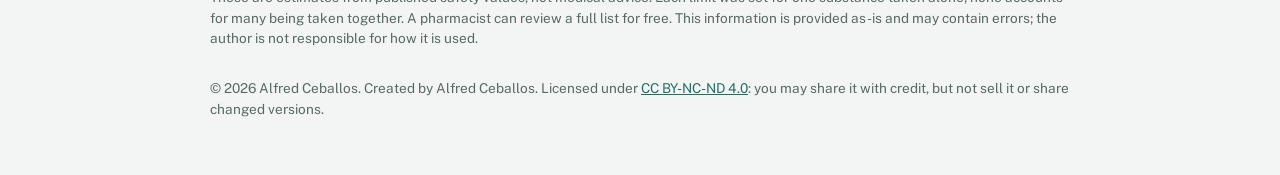
==== commit 2317e80a: "Use study-based "Up to" time spans instead of "max" tags Study lengths now read "Up to 3 months / 12" ====
--- a/index.html
+++ b/index.html
@@ -216,12 +216,14 @@
   <section class="before" id="start" aria-label="Before you start">
     <h2>Before you start</h2>
     <ul>
-      <li><strong>Short-term only:</strong>
+      <li><strong>How long to take them:</strong> sage's 2 weeks is an official limit. The other time spans are how long people took them in studies; safety beyond that hasn't been studied.
         <ul class="sublist">
           <li><strong>Sage:</strong> 2 weeks at most. <span class="cite">Source 4</span></li>
           <li><strong>Berberine:</strong> up to 3 months, the length most human trials tested. Talk to a doctor about longer use. It acts like a medicine at this dose (see Cautions). <span class="cite">Sources 7, 143, 144</span></li>
           <li><strong>Activated charcoal:</strong> an emergency medicine that can also stop medicines from being absorbed. <span class="cite">Sources 19, 20</span></li>
-          <li><strong>Propolis:</strong> 4 weeks at most, unless a health care practitioner says otherwise. <span class="cite">Source 132</span></li>
+          <li><strong>S. boulardii:</strong> up to 3 months. Its benefits were shown in shorter courses; a 1-year study found it safe and well tolerated. <span class="cite">Sources 114, 149</span></li>
+          <li><strong>Lactobacillus plantarum:</strong> up to 12 weeks, the length of its cold trial. <span class="cite">Source 122</span></li>
+          <li><strong>Propolis:</strong> up to 12 weeks, the length of the longer trials. Health Canada advises checking with a health care practitioner after 4 weeks. <span class="cite">Sources 132, 146, 148</span></li>
           <li><strong>Papaya seeds:</strong> up to 8 weeks, the length of the Kenyan trial. <span class="cite">Sources 135, 137</span></li>
         </ul>
       </li>
@@ -252,7 +254,7 @@
   </section>
   <section class="limits" aria-label="Your daily amounts">
     <h3>Your daily amounts</h3>
-    <div class="tablewrap"><div id="limits"><!--pre:limits--><h4>Ingredients with a limit</h4><p class="note">Based on the weight above. Maximums assume the strongest spice, so they stay safe whatever the strength of your jar, and are rounded down to real spoon sizes. The suggested amount never goes above the maximum.</p><table class="ltable lt3"><thead><tr><th>Ingredient</th><th>Suggested daily amount</th><th>Daily maximum</th></tr></thead><tbody><tr><td>Turmeric <span class="cite">1, 2, 31</span></td><td><strong>1 tsp</strong></td><td><strong>1¼ tsp</strong><div class="sub">changes with your weight; black pepper boosts absorption, so this limit may need to be lower when they're combined</div></td></tr><tr><td>Clove <span class="cite">3, 25</span></td><td><strong>¼ tsp</strong></td><td><strong>½ tsp</strong><div class="sub">changes with your weight</div></td></tr><tr><td>Sage <span class="tag">Short-term</span> <span class="cite">4, 5</span></td><td><strong>⅛ tsp</strong></td><td><strong>¼ tsp</strong><div class="sub">2 weeks at most</div></td></tr></tbody></table><h4>Ingredients without an official limit</h4><p class="note">No official limit exists for these, so these are reasonable amounts, not limits.</p><table class="ltable"><thead><tr><th>Ingredient</th><th>Suggested daily amount</th></tr></thead><tbody><tr><td>Black pepper <span class="cite">6</span></td><td><strong>½ tsp</strong><div class="sub">normal food amount; boosts turmeric absorption</div></td></tr><tr><td>Cayenne <span class="cite">10, 30</span></td><td><strong>⅛–¼ tsp</strong><div class="sub">start with ⅛ tsp; burning or heartburn can start around ¼ tsp in sensitive people</div></td></tr><tr><td>Ginger <span class="cite">29</span></td><td><strong>½ tsp</strong><div class="sub">about 1 g, well tolerated in studies; heartburn became more common around 2 g a day</div></td></tr><tr><td>Black seed oil <span class="cite">8, 28</span></td><td><strong>1 tsp</strong><div class="sub">about 5 mL; the amount used in an 8-week trial</div></td></tr><tr><td>Oregano oil <span class="cite">9, 96</span></td><td><strong>Follow the label</strong><div class="sub">strength varies by brand; some also contain black seed oil and ginger, which add to the drink's amounts</div></td></tr><tr><td>Activated charcoal <span class="tag">Short-term</span> <span class="cite">19, 20</span></td><td><strong>Follow the label</strong><div class="sub">at bedtime, 2 hours from other doses</div></td></tr><tr><td>Garlic <span class="cite">12</span></td><td><strong>1 clove</strong><div class="sub">food amount</div></td></tr><tr><td>Olive or coconut oil <span class="cite">17</span></td><td><strong>1 tbsp</strong><div class="sub">food amount</div></td></tr><tr><td>Sunflower lecithin <span class="cite">27</span></td><td><strong>1 tbsp</strong><div class="sub">food amount</div></td></tr><tr><td>Thyme <span class="cite">26, 107, 109</span></td><td><strong>¾ tsp</strong><div class="sub">about 1 g; well below the European Medicines Agency's thyme tea amount (1–2 g, 3–4 times a day)</div></td></tr><tr><td>Berberine <span class="tag">3 months max</span> <span class="cite">7, 97, 143, 144</span></td><td><strong>1,000 mg</strong><div class="sub">two 500 mg capsules at once, after the drink; within the 900–1,500 mg a day used in most trials. Acts like a medicine: drug-like effects begin at about 400 mg. No toxicity limit has been set for pure berberine; Europe's food safety agency (2026 draft) said no safe amount can be set yet</div></td></tr><tr><td>Propolis <span class="tag">4 weeks max</span> <span class="cite">132, 145, 147, 148</span></td><td><strong>1 serving</strong><div class="sub">follow the label (the product used here: 2 mL with 1,220 mg of liquid extract). No toxicity limit set; studies used 400–1,500 mg a day of powder or dry extract</div></td></tr><tr><td>S. boulardii <span class="cite">114, 119</span></td><td><strong>500 mg</strong><div class="sub">10 billion CFU, with lunch. No toxicity limit set; Health Canada allows labels up to 30 billion CFU (about 1,500 mg) for diarrhea from antibiotics</div></td></tr><tr><td>Lactobacillus plantarum <span class="cite">122, 124</span></td><td><strong>Follow the label</strong><div class="sub">with lunch; studies used 1–10 billion CFU a day. Results depend on the strain, so look for a named one, such as 299v</div></td></tr><tr><td>Pumpkin seeds <span class="cite">140</span></td><td><strong>Up to 20 g</strong><div class="sub">about 2½ tbsp shelled seeds, with lunch; the European Medicines Agency's daily amount for pumpkin seed</div></td></tr><tr><td>Cranberry juice <span class="cite">98, 99</span></td><td><strong>1 cup (8 oz)</strong><div class="sub">pure cranberry juice, no added sugar, no blends, in the afternoon; the FDA's amount for urinary tract infections</div></td></tr><tr><td>Papaya seeds <span class="tag">8 weeks max</span> <span class="cite">135</span></td><td><strong>10 g ground dried</strong><div class="sub">about 4 tsp (an estimate; weigh if you can), or roughly 20–30 g fresh seeds, in the morning, for up to 8 weeks; the daily amount and length of a Kenyan trial</div></td></tr></tbody></table><!--/pre:limits--></div></div>
+    <div class="tablewrap"><div id="limits"><!--pre:limits--><h4>Ingredients with a limit</h4><p class="note">Based on the weight above. Maximums assume the strongest spice, so they stay safe whatever the strength of your jar, and are rounded down to real spoon sizes. The suggested amount never goes above the maximum.</p><table class="ltable lt3"><thead><tr><th>Ingredient</th><th>Suggested daily amount</th><th>Daily maximum</th></tr></thead><tbody><tr><td>Turmeric <span class="cite">1, 2, 31</span></td><td><strong>1 tsp</strong></td><td><strong>1¼ tsp</strong><div class="sub">changes with your weight; black pepper boosts absorption, so this limit may need to be lower when they're combined</div></td></tr><tr><td>Clove <span class="cite">3, 25</span></td><td><strong>¼ tsp</strong></td><td><strong>½ tsp</strong><div class="sub">changes with your weight</div></td></tr><tr><td>Sage <span class="tag">Short-term</span> <span class="cite">4, 5</span></td><td><strong>⅛ tsp</strong></td><td><strong>¼ tsp</strong><div class="sub">2 weeks at most</div></td></tr></tbody></table><h4>Ingredients without an official limit</h4><p class="note">No official limit exists for these, so these are reasonable amounts, not limits. Times like “Up to 3 months” show how long studies lasted. They're not safety limits.</p><table class="ltable"><thead><tr><th>Ingredient</th><th>Suggested daily amount</th></tr></thead><tbody><tr><td>Black pepper <span class="cite">6</span></td><td><strong>½ tsp</strong><div class="sub">normal food amount; boosts turmeric absorption</div></td></tr><tr><td>Cayenne <span class="cite">10, 30</span></td><td><strong>⅛–¼ tsp</strong><div class="sub">start with ⅛ tsp; burning or heartburn can start around ¼ tsp in sensitive people</div></td></tr><tr><td>Ginger <span class="cite">29</span></td><td><strong>½ tsp</strong><div class="sub">about 1 g, well tolerated in studies; heartburn became more common around 2 g a day</div></td></tr><tr><td>Black seed oil <span class="cite">8, 28</span></td><td><strong>1 tsp</strong><div class="sub">about 5 mL; the amount used in an 8-week trial</div></td></tr><tr><td>Oregano oil <span class="cite">9, 96</span></td><td><strong>Follow the label</strong><div class="sub">strength varies by brand; some also contain black seed oil and ginger, which add to the drink's amounts</div></td></tr><tr><td>Activated charcoal <span class="tag">Short-term</span> <span class="cite">19, 20</span></td><td><strong>Follow the label</strong><div class="sub">at bedtime, 2 hours from other doses</div></td></tr><tr><td>Garlic <span class="cite">12</span></td><td><strong>1 clove</strong><div class="sub">food amount</div></td></tr><tr><td>Olive or coconut oil <span class="cite">17</span></td><td><strong>1 tbsp</strong><div class="sub">food amount</div></td></tr><tr><td>Sunflower lecithin <span class="cite">27</span></td><td><strong>1 tbsp</strong><div class="sub">food amount</div></td></tr><tr><td>Thyme <span class="cite">26, 107, 109</span></td><td><strong>¾ tsp</strong><div class="sub">about 1 g; well below the European Medicines Agency's thyme tea amount (1–2 g, 3–4 times a day)</div></td></tr><tr><td>Berberine <span class="tag">Up to 3 months</span> <span class="cite">7, 97, 143, 144</span></td><td><strong>1,000 mg</strong><div class="sub">two 500 mg capsules at once, after the drink; within the 900–1,500 mg a day used in most trials. Acts like a medicine: drug-like effects begin at about 400 mg. No toxicity limit has been set for pure berberine; Europe's food safety agency (2026 draft) said no safe amount can be set yet</div></td></tr><tr><td>Propolis <span class="tag">Up to 12 weeks</span> <span class="cite">132, 145, 146, 147, 148</span></td><td><strong>1 serving</strong><div class="sub">follow the label (the product used here: 2 mL with 1,220 mg of liquid extract). No toxicity limit set; studies used 400–1,500 mg a day of powder or dry extract for 8 to 12 weeks. Check with a health care practitioner after 4 weeks</div></td></tr><tr><td>S. boulardii <span class="tag">Up to 3 months</span> <span class="cite">114, 119, 149</span></td><td><strong>500 mg</strong><div class="sub">10 billion CFU, with lunch. Its benefits were shown in shorter courses; a 1-year study found it safe and well tolerated. No toxicity limit set; Health Canada allows labels up to 30 billion CFU (about 1,500 mg) for diarrhea from antibiotics</div></td></tr><tr><td>Lactobacillus plantarum <span class="tag">Up to 12 weeks</span> <span class="cite">122, 124</span></td><td><strong>Follow the label</strong><div class="sub">with lunch, for up to 12 weeks, the length of its cold trial; studies used 1–10 billion CFU a day. Results depend on the strain, so look for a named one, such as 299v</div></td></tr><tr><td>Pumpkin seeds <span class="cite">140</span></td><td><strong>Up to 20 g</strong><div class="sub">about 2½ tbsp shelled seeds, with lunch; the European Medicines Agency's daily amount for pumpkin seed</div></td></tr><tr><td>Cranberry juice <span class="cite">98, 99</span></td><td><strong>1 cup (8 oz)</strong><div class="sub">pure cranberry juice, no added sugar, no blends, in the afternoon; the FDA's amount for urinary tract infections</div></td></tr><tr><td>Papaya seeds <span class="tag">Up to 8 weeks</span> <span class="cite">135</span></td><td><strong>10 g ground dried</strong><div class="sub">about 4 tsp (an estimate; weigh if you can), or roughly 20–30 g fresh seeds, in the morning, for up to 8 weeks; the daily amount and length of a Kenyan trial</div></td></tr></tbody></table><!--/pre:limits--></div></div>
   </section>
   </section>
   </div>
@@ -275,7 +277,7 @@
           <li>Fresh garlic</li>
           <li>Ground thyme</li>
           <li>Pure cranberry juice (100% cranberry, no added sugar, no blends)</li>
-          <li>Papaya (for the seeds) <span class="tag">8 weeks max</span></li>
+          <li>Papaya (for the seeds) <span class="tag">Up to 8 weeks</span></li>
         </ul>
       </div>
       <div class="store">
@@ -289,11 +291,11 @@
       <div class="store">
         <div class="lbl">Amazon</div>
         <ul>
-          <li>Berberine (Solaray Berberine 500 mg) <span class="tag">3 months max</span></li>
+          <li>Berberine (Solaray Berberine 500 mg) <span class="tag">Up to 3 months</span></li>
           <li>Oregano oil (Sports Research Oil of Oregano with Black Cumin)</li>
-          <li>Propolis (Vimergy Organic PropolisPure, liquid) <span class="tag">4 weeks max</span></li>
-          <li>S. boulardii</li>
-          <li>Lactobacillus plantarum (look for a named strain, such as 299v)</li>
+          <li>Propolis (Vimergy Organic PropolisPure, liquid) <span class="tag">Up to 12 weeks</span></li>
+          <li>S. boulardii <span class="tag">Up to 3 months</span></li>
+          <li>Lactobacillus plantarum (look for a named strain, such as 299v) <span class="tag">Up to 12 weeks</span></li>
         </ul>
       </div>
       <div class="store">
@@ -312,7 +314,7 @@
       <h2>How to make it</h2>
       <p class="lede">Once a day. Take it with or without food.</p>
     </div>
-    <div class="serving" id="serving"><!--pre:serving--><div class="sgroup"><div class="lbl">Your serving · in the cup</div><ul><li><span class="amt">1 tsp</span><span>turmeric powder</span></li><li><span class="amt">½ tsp</span><span>black pepper</span></li><li><span class="amt">⅛ tsp</span><span>cayenne pepper</span></li><li><span class="amt">½ tsp</span><span>ginger powder</span></li><li><span class="amt">¼ tsp</span><span>clove powder</span></li><li><span class="amt">⅛ tsp</span><span>sage powder <span class="tag">Short-term</span></span></li><li><span class="amt">¾ tsp</span><span>ground thyme</span></li><li><span class="amt">1 tbsp</span><span>sunflower lecithin (granules or powder)</span></li><li><span class="amt">1 tbsp</span><span>olive oil (or coconut oil)</span></li><li><span class="amt">1 tsp</span><span>black seed oil</span></li><li><span class="amt">1 cup</span><span>warm water, about 100°F (38°C)</span></li><li><span class="amt">1 clove</span><span>fresh garlic</span></li></ul></div><div class="sgroup"><div class="lbl">Right after the drink</div><ul><li><span class="amt">1,000 mg</span><span>berberine (two 500 mg capsules) <span class="tag">3 months max</span></span></li><li><span class="amt">2 softgels</span><span>oregano oil (or as the label says)</span></li><li><span class="amt">1 serving</span><span>propolis liquid extract (2 mL) <span class="tag">4 weeks max</span></span></li><li><span class="amt">10 g</span><span>ground dried papaya seeds (about 4 tsp), or roughly 20–30 g fresh, blended into a smoothie <span class="tag">8 weeks max</span></span></li></ul></div><div class="sgroup"><div class="lbl">With lunch · at least 4 hours after the drink</div><ul><li><span class="amt">500 mg</span><span>S. boulardii, capsule swallowed whole</span></li><li><span class="amt">1 capsule</span><span>Lactobacillus plantarum (or as the label says)</span></li><li><span class="amt">Up to 20 g</span><span>pumpkin seeds (about 2½ tbsp)</span></li></ul></div><div class="sgroup"><div class="lbl">Mid-afternoon</div><ul><li><span class="amt">1 cup</span><span>pure cranberry juice (8 oz)</span></li></ul></div><div class="sgroup"><div class="lbl">At bedtime</div><ul><li><span class="amt">2 capsules</span><span>activated charcoal, with a full glass of water <span class="tag">Short-term</span></span></li></ul></div><p class="note">Amounts match the weight entered above.</p><!--/pre:serving--></div>
+    <div class="serving" id="serving"><!--pre:serving--><div class="sgroup"><div class="lbl">Your serving · in the cup</div><ul><li><span class="amt">1 tsp</span><span>turmeric powder</span></li><li><span class="amt">½ tsp</span><span>black pepper</span></li><li><span class="amt">⅛ tsp</span><span>cayenne pepper</span></li><li><span class="amt">½ tsp</span><span>ginger powder</span></li><li><span class="amt">¼ tsp</span><span>clove powder</span></li><li><span class="amt">⅛ tsp</span><span>sage powder <span class="tag">Short-term</span></span></li><li><span class="amt">¾ tsp</span><span>ground thyme</span></li><li><span class="amt">1 tbsp</span><span>sunflower lecithin (granules or powder)</span></li><li><span class="amt">1 tbsp</span><span>olive oil (or coconut oil)</span></li><li><span class="amt">1 tsp</span><span>black seed oil</span></li><li><span class="amt">1 cup</span><span>warm water, about 100°F (38°C)</span></li><li><span class="amt">1 clove</span><span>fresh garlic</span></li></ul></div><div class="sgroup"><div class="lbl">Right after the drink</div><ul><li><span class="amt">1,000 mg</span><span>berberine (two 500 mg capsules) <span class="tag">Up to 3 months</span></span></li><li><span class="amt">2 softgels</span><span>oregano oil (or as the label says)</span></li><li><span class="amt">1 serving</span><span>propolis liquid extract (2 mL) <span class="tag">Up to 12 weeks</span></span></li><li><span class="amt">10 g</span><span>ground dried papaya seeds (about 4 tsp), or roughly 20–30 g fresh, blended into a smoothie <span class="tag">Up to 8 weeks</span></span></li></ul></div><div class="sgroup"><div class="lbl">With lunch · at least 4 hours after the drink</div><ul><li><span class="amt">500 mg</span><span>S. boulardii, capsule swallowed whole <span class="tag">Up to 3 months</span></span></li><li><span class="amt">1 capsule</span><span>Lactobacillus plantarum (or as the label says) <span class="tag">Up to 12 weeks</span></span></li><li><span class="amt">Up to 20 g</span><span>pumpkin seeds (about 2½ tbsp)</span></li></ul></div><div class="sgroup"><div class="lbl">Mid-afternoon</div><ul><li><span class="amt">1 cup</span><span>pure cranberry juice (8 oz)</span></li></ul></div><div class="sgroup"><div class="lbl">At bedtime</div><ul><li><span class="amt">2 capsules</span><span>activated charcoal, with a full glass of water <span class="tag">Short-term</span></span></li></ul></div><p class="note">Amounts match the weight entered above.</p><!--/pre:serving--></div>
     <ol class="steplist">
       <li><strong>Crush the garlic.</strong> Crush 1 clove and let it sit for 10 minutes. Researchers suggest this wait lets more of garlic's active compounds form. <span class="cite">Source 18</span></li>
       <li><strong>Combine the powders.</strong> Put the powders and sunflower lecithin from your serving list in a cup.</li>
@@ -748,7 +750,7 @@
         <p class="note">A 12-week rat study found lower platelet counts (platelets help blood clot).</p>
         <a class="src" href="#sources" onclick="var d=document.getElementById('sources');d.open=true;d.scrollIntoView({behavior:'smooth'});return false;">Source 8</a></div></div><div class="row">
       <div class="left">
-        <div class="name">Berberine <span class="tag">3 months max</span></div>
+        <div class="name">Berberine <span class="tag">Up to 3 months</span></div>
         <div class="compound">Checked as: Berberine</div>
         <div class="inrow">
           <span class="stepper"><button type="button" class="stepbtn" aria-label="Decrease Berberine amount in mg">−</button><input id="in-berberine" type="number" min="0" step="100" value="1000" aria-label="Berberine amount in mg"><button type="button" class="stepbtn" aria-label="Increase Berberine amount in mg">+</button></span>
@@ -778,7 +780,7 @@
         <p class="note">Labels often list carvacrol per serving of 2 softgels, so divide by 2 for the box above. Some products, like Sports Research's with black cumin (165 mg carvacrol per 2 softgels), also contain black seed oil and ginger oil, which add to the amounts in the drink.</p>
         <a class="src" href="#sources" onclick="var d=document.getElementById('sources');d.open=true;d.scrollIntoView({behavior:'smooth'});return false;">Source 9, 96</a></div></div><div class="row">
       <div class="left">
-        <div class="name">Propolis liquid extract <span class="tag">4 weeks max</span></div>
+        <div class="name">Propolis liquid extract <span class="tag">Up to 12 weeks</span></div>
         <div class="compound">Checked as: Whole extract</div>
         <div class="inrow">
           <span class="stepper"><button type="button" class="stepbtn" aria-label="Decrease Propolis liquid extract amount in servings">−</button><input id="in-propolis" type="number" min="0" step="1" value="1" aria-label="Propolis liquid extract amount in servings"><button type="button" class="stepbtn" aria-label="Increase Propolis liquid extract amount in servings">+</button></span>
@@ -788,7 +790,7 @@
       </div>
       <div class="right" id="out-propolis" aria-live="polite">
         <div class="verdict"><span class="chip none">No official limit</span><span class="est">1 serving (2 mL each)</span></div>
-        <div class="lim">No toxicity limit has been set. Studies used 400–1,500 mg a day of powder or dry extract. A liquid extract's label amount isn't the same measure. Health Canada advises seeing a practitioner after 4 weeks.</div>
+        <div class="lim">No toxicity limit has been set. Studies used 400–1,500 mg a day of powder or dry extract. A liquid extract's label amount isn't the same measure. Trials ran 8 to 12 weeks; Health Canada advises seeing a practitioner after 4 weeks.</div>
         
         <p class="note">Propolis lowered blood sugar in diabetes trials, which adds to berberine and black seed oil. Skip it if you're allergic to bees, bee products, poplar, or Peru balsam.</p>
         <a class="src" href="#sources" onclick="var d=document.getElementById('sources');d.open=true;d.scrollIntoView({behavior:'smooth'});return false;">Source 132, 133, 145, 147</a></div></div><div class="row">
@@ -838,7 +840,7 @@
         
         <a class="src" href="#sources" onclick="var d=document.getElementById('sources');d.open=true;d.scrollIntoView({behavior:'smooth'});return false;">Source 27</a></div></div><div class="row">
       <div class="left">
-        <div class="name">S. boulardii (probiotic yeast, with lunch)</div>
+        <div class="name">S. boulardii (probiotic yeast, with lunch) <span class="tag">Up to 3 months</span></div>
         <div class="compound">Checked as: Live yeast</div>
         <div class="inrow">
           <span class="stepper"><button type="button" class="stepbtn" aria-label="Decrease S. boulardii (probiotic yeast, with lunch) amount in mg">−</button><input id="in-sboulardii" type="number" min="0" step="250" value="500" aria-label="S. boulardii (probiotic yeast, with lunch) amount in mg"><button type="button" class="stepbtn" aria-label="Increase S. boulardii (probiotic yeast, with lunch) amount in mg">+</button></span>
@@ -850,10 +852,10 @@
         <div class="verdict"><span class="chip none">No official limit</span><span class="est">500 mg (about 10 billion CFU)</span></div>
         <div class="lim">No toxicity limit has been set. Health Canada allows labels up to 30 billion CFU (about 1,500 mg) a day for diarrhea from antibiotics.</div>
         
-        <p class="note">Take with lunch, at least 4 hours after the morning drink, and swallow the capsule whole. Skip it with a weak immune system, a central line, or a serious illness.</p>
-        <a class="src" href="#sources" onclick="var d=document.getElementById('sources');d.open=true;d.scrollIntoView({behavior:'smooth'});return false;">Source 114, 119, 120, 121</a></div></div><div class="row">
-      <div class="left">
-        <div class="name">Lactobacillus plantarum (with lunch)</div>
+        <p class="note">Take with lunch, at least 4 hours after the morning drink, and swallow the capsule whole. Benefits were shown in shorter courses; a 1-year study found it safe and well tolerated, so up to 3 months stays within what was studied. Skip it with a weak immune system, a central line, or a serious illness.</p>
+        <a class="src" href="#sources" onclick="var d=document.getElementById('sources');d.open=true;d.scrollIntoView({behavior:'smooth'});return false;">Source 114, 119, 120, 121, 149</a></div></div><div class="row">
+      <div class="left">
+        <div class="name">Lactobacillus plantarum (with lunch) <span class="tag">Up to 12 weeks</span></div>
         <div class="compound">Checked as: Live bacteria</div>
         <div class="inrow">
           <span class="stepper"><button type="button" class="stepbtn" aria-label="Decrease Lactobacillus plantarum (with lunch) amount in capsules">−</button><input id="in-plantarum" type="number" min="0" step="1" value="1" aria-label="Lactobacillus plantarum (with lunch) amount in capsules"><button type="button" class="stepbtn" aria-label="Increase Lactobacillus plantarum (with lunch) amount in capsules">+</button></span>
@@ -865,7 +867,7 @@
         <div class="verdict"><span class="chip none">No official limit</span><span class="est">1 capsule</span></div>
         <div class="lim">No toxicity limit has been set. Studies used 1–10 billion CFU a day.</div>
         
-        <p class="note">Follow the label. Results depend on the strain, so look for one named on the label, such as 299v. Skip it with a weak immune system, a central line, or a serious illness.</p>
+        <p class="note">Follow the label. Up to 12 weeks, the length of its cold trial. Results depend on the strain, so look for one named on the label, such as 299v. Skip it with a weak immune system, a central line, or a serious illness.</p>
         <a class="src" href="#sources" onclick="var d=document.getElementById('sources');d.open=true;d.scrollIntoView({behavior:'smooth'});return false;">Source 122, 124, 127</a></div></div><div class="row">
       <div class="left">
         <div class="name">Pumpkin seeds (with lunch)</div>
@@ -898,7 +900,7 @@
         <p class="note">Pure cranberry juice, no added sugar, no blends. Take it at least 2 hours before the bedtime charcoal. Ask a doctor first if you take warfarin or have had kidney stones.</p>
         <a class="src" href="#sources" onclick="var d=document.getElementById('sources');d.open=true;d.scrollIntoView({behavior:'smooth'});return false;">Source 98, 105, 106</a></div></div><div class="row">
       <div class="left">
-        <div class="name">Papaya seeds, ground dried (morning) <span class="tag">8 weeks max</span></div>
+        <div class="name">Papaya seeds, ground dried (morning) <span class="tag">Up to 8 weeks</span></div>
         <div class="compound">Checked as: Seeds</div>
         <div class="inrow">
           <span class="stepper"><button type="button" class="stepbtn" aria-label="Decrease Papaya seeds, ground dried (morning) amount in g">−</button><input id="in-papaya" type="number" min="0" step="1" value="10" aria-label="Papaya seeds, ground dried (morning) amount in g"><button type="button" class="stepbtn" aria-label="Increase Papaya seeds, ground dried (morning) amount in g">+</button></span>
@@ -952,7 +954,7 @@
   </details>
 
   <details class="fold sources" id="sources">
-    <summary>Sources (148)</summary>
+    <summary>Sources (149)</summary>
     <ol>
       <li><a href="https://cris.unibo.it/handle/11585/91447" target="_blank" rel="noopener">EFSA (2010), re-evaluation of curcumin (E 100)</a>: ADI 3 mg/kg/day.</li>
       <li><a href="https://pubmed.ncbi.nlm.nih.gov/17044766" target="_blank" rel="noopener">Tayyem et al. (2006)</a>: pure turmeric powder averaged 3.14% curcumin.</li>
@@ -1102,6 +1104,7 @@
       <li><a href="https://www.plthealth.com/hubfs/PLT%20Health/Product%20Catalog/Promunel/Promunel%20Sell%20Sheet%202025.pdf?hsLang=en" target="_blank" rel="noopener">PLT Health Solutions, Promunel propolis extract (ingredient maker's summary)</a>: 295 healthy adults, 400 mg a day for 12 weeks.</li>
       <li><a href="https://journals.viamedica.pl/clinical_diabetology/article/view/96910" target="_blank" rel="noopener">Yousefi et al. (2023), Clinical Diabetology, propolis and blood sugar control in type 2 diabetes</a>: 1,500 mg a day for 8 weeks.</li>
       <li><a href="https://www.endocrine-abstracts.org/ea/0063/ea0063P585" target="_blank" rel="noopener">Zaeemzadeh et al. (2019), Endocrine Abstracts, propolis in type 2 diabetes</a>: 1,000 mg a day for 90 days; 94 patients.</li>
+      <li><a href="https://www.nutraingredients.com/Article/2013/08/23/Probiotics-may-not-prevent-Crohn-s-disease-relapse-RCT-data" target="_blank" rel="noopener">Bourreille et al. (2013), Clinical Gastroenterology and Hepatology, Saccharomyces boulardii and relapse of Crohn's disease (as reported by NutraIngredients)</a>: 1 year of follow-up; safe and well tolerated, though it did not prevent relapse.</li>
     </ol>
   </details>
 
@@ -1122,17 +1125,17 @@
     { id: "sage", name: "Sage powder", compound: "Thujone", unit: "tsp", def: 0.125, step: 0.125, short: true },
     { id: "thyme", name: "Thyme, ground", compound: "Whole herb", unit: "tsp", def: 0.75, step: 0.125 },
     { id: "blackseed", name: "Black seed oil", compound: "Whole oil", unit: "tsp", def: 1, step: 0.25 },
-    { id: "berberine", name: "Berberine", compound: "Berberine", unit: "mg", def: 1000, step: 100, tag: "3 months max" },
+    { id: "berberine", name: "Berberine", compound: "Berberine", unit: "mg", def: 1000, step: 100, tag: "Up to 3 months" },
     { id: "oregano", name: "Oregano oil", compound: "Carvacrol", unit: "softgels", def: 2, step: 1 },
-    { id: "propolis", name: "Propolis liquid extract", compound: "Whole extract", unit: "servings", def: 1, step: 1, tag: "4 weeks max" },
+    { id: "propolis", name: "Propolis liquid extract", compound: "Whole extract", unit: "servings", def: 1, step: 1, tag: "Up to 12 weeks" },
     { id: "garlic", name: "Garlic", compound: "Fresh clove", unit: "cloves", def: 1, step: 1, thin: true },
     { id: "coconut", name: "Oil", compound: "Food fat", unit: "tbsp", def: 1, step: 0.5 },
     { id: "lecithin", name: "Sunflower lecithin (granules or powder)", compound: "Food ingredient", unit: "tbsp", def: 1, step: 0.5 },
-    { id: "sboulardii", name: "S. boulardii (probiotic yeast, with lunch)", compound: "Live yeast", unit: "mg", def: 500, step: 250 },
-    { id: "plantarum", name: "Lactobacillus plantarum (with lunch)", compound: "Live bacteria", unit: "capsules", def: 1, step: 1 },
+    { id: "sboulardii", name: "S. boulardii (probiotic yeast, with lunch)", compound: "Live yeast", unit: "mg", def: 500, step: 250, tag: "Up to 3 months" },
+    { id: "plantarum", name: "Lactobacillus plantarum (with lunch)", compound: "Live bacteria", unit: "capsules", def: 1, step: 1, tag: "Up to 12 weeks" },
     { id: "pumpkin", name: "Pumpkin seeds (with lunch)", compound: "Food", unit: "g", def: 20, step: 5 },
     { id: "cranberry", name: "Cranberry juice, pure (afternoon)", compound: "Juice", unit: "oz", def: 8, step: 1, thin: true },
-    { id: "papaya", name: "Papaya seeds, ground dried (morning)", compound: "Seeds", unit: "g", def: 10, step: 1, tag: "8 weeks max" },
+    { id: "papaya", name: "Papaya seeds, ground dried (morning)", compound: "Seeds", unit: "g", def: 10, step: 1, tag: "Up to 8 weeks" },
     { id: "charcoal", name: "Activated charcoal (bedtime)", compound: "Separate dose", unit: "capsules", def: 2, step: 1, short: true }
   ];
 
@@ -1315,24 +1318,24 @@
       }
       case "propolis": {
         const over = amt > 2;
-        return { status: over ? "near" : "none", label: over ? "Above the label amount" : "No official limit",
+        return { status: "none", label: over ? "More than the label amount" : "No official limit",
           est: `${frac(amt)} serving${amt === 1 ? "" : "s"} (2 mL each)`,
-          limit: `No toxicity limit has been set. Studies used 400\u20131,500 mg a day of powder or dry extract. A liquid extract's label amount isn't the same measure. Health Canada advises seeing a practitioner after 4 weeks.`,
+          limit: `No toxicity limit has been set. Studies used 400\u20131,500 mg a day of powder or dry extract. A liquid extract's label amount isn't the same measure. Trials ran 8 to 12 weeks; Health Canada advises seeing a practitioner after 4 weeks.`,
           note: `Propolis lowered blood sugar in diabetes trials, which adds to berberine and black seed oil. Skip it if you're allergic to bees, bee products, poplar, or Peru balsam.`, src: "132, 133, 145, 147" };
       }
       case "sboulardii":
         return { status: "none", label: "No official limit",
           est: `${fmt(amt)} mg (about ${fmt(amt / 50)} billion CFU)`,
           limit: `No toxicity limit has been set. Health Canada allows labels up to 30 billion CFU (about 1,500 mg) a day for diarrhea from antibiotics.`,
-          note: `Take with lunch, at least 4 hours after the morning drink, and swallow the capsule whole. Skip it with a weak immune system, a central line, or a serious illness.`, src: "114, 119, 120, 121" };
+          note: `Take with lunch, at least 4 hours after the morning drink, and swallow the capsule whole. Benefits were shown in shorter courses; a 1-year study found it safe and well tolerated, so up to 3 months stays within what was studied. Skip it with a weak immune system, a central line, or a serious illness.`, src: "114, 119, 120, 121, 149" };
       case "plantarum":
         return { status: "none", label: "No official limit",
           est: `${frac(amt)} capsule${amt === 1 ? "" : "s"}`,
           limit: `No toxicity limit has been set. Studies used 1\u201310 billion CFU a day.`,
-          note: `Follow the label. Results depend on the strain, so look for one named on the label, such as 299v. Skip it with a weak immune system, a central line, or a serious illness.`, src: "122, 124, 127" };
+          note: `Follow the label. Up to 12 weeks, the length of its cold trial. Results depend on the strain, so look for one named on the label, such as 299v. Skip it with a weak immune system, a central line, or a serious illness.`, src: "122, 124, 127" };
       case "pumpkin": {
         const over = amt > 20;
-        return { status: over ? "near" : "food", label: over ? "Above the EMA amount" : "Food amount",
+        return { status: over ? "none" : "food", label: over ? "More than the EMA amount" : "Food amount",
           est: `${frac(amt)} g (about ${frac(Math.round(amt / 8 * 4) / 4)} tbsp)`,
           limit: `Food. The European Medicines Agency's daily amount for pumpkin seed is up to 20 g.`,
           note: `Large amounts can cause bloating or loose stools.`, src: "140" };
@@ -1344,7 +1347,7 @@
           note: `Pure cranberry juice, no added sugar, no blends. Take it at least 2 hours before the bedtime charcoal. Ask a doctor first if you take warfarin or have had kidney stones.`, src: "98, 105, 106" };
       case "papaya": {
         const over = amt > 10;
-        return { status: over ? "near" : "none", label: over ? "Above the trial amount" : "No official limit",
+        return { status: "none", label: over ? "More than the trial amount" : "No official limit",
           est: `${frac(amt)} g dried seeds (about ${frac(Math.round(amt / 2.5 * 4) / 4)} tsp, an estimate)`,
           limit: `No official limit. A Kenyan trial used 10 g a day for about 8 weeks, the longest it has been tested. Fresh seeds: roughly 20\u201330 g (an estimate).`,
           note: `Take it in the morning, away from the probiotics. Not in pregnancy. Men trying to conceive should skip it; in animals, daily seed extract stopped sperm production after about 2 to 3 months.`, src: "135, 137, 138" };
@@ -1380,15 +1383,15 @@
       row("Olive or coconut oil", "1 tbsp", "food amount", "17"),
       row("Sunflower lecithin", "1 tbsp", "food amount", "27"),
       row("Thyme", "\u00be tsp", "about 1 g; well below the European Medicines Agency's thyme tea amount (1\u20132 g, 3\u20134 times a day)", "26, 107, 109"),
-      row("Berberine <span class='tag'>3 months max</span>", "1,000 mg", "two 500 mg capsules at once, after the drink; within the 900\u20131,500 mg a day used in most trials. Acts like a medicine: drug-like effects begin at about 400 mg. No toxicity limit has been set for pure berberine; Europe's food safety agency (2026 draft) said no safe amount can be set yet", "7, 97, 143, 144"),
-      row("Propolis <span class='tag'>4 weeks max</span>", "1 serving", "follow the label (the product used here: 2 mL with 1,220 mg of liquid extract). No toxicity limit set; studies used 400\u20131,500 mg a day of powder or dry extract", "132, 145, 147, 148"),
-      row("S. boulardii", def("sboulardii") + " mg", "10 billion CFU, with lunch. No toxicity limit set; Health Canada allows labels up to 30 billion CFU (about 1,500 mg) for diarrhea from antibiotics", "114, 119"),
-      row("Lactobacillus plantarum", "Follow the label", "with lunch; studies used 1\u201310 billion CFU a day. Results depend on the strain, so look for a named one, such as 299v", "122, 124"),
+      row("Berberine <span class='tag'>Up to 3 months</span>", "1,000 mg", "two 500 mg capsules at once, after the drink; within the 900\u20131,500 mg a day used in most trials. Acts like a medicine: drug-like effects begin at about 400 mg. No toxicity limit has been set for pure berberine; Europe's food safety agency (2026 draft) said no safe amount can be set yet", "7, 97, 143, 144"),
+      row("Propolis <span class='tag'>Up to 12 weeks</span>", "1 serving", "follow the label (the product used here: 2 mL with 1,220 mg of liquid extract). No toxicity limit set; studies used 400\u20131,500 mg a day of powder or dry extract for 8 to 12 weeks. Check with a health care practitioner after 4 weeks", "132, 145, 146, 147, 148"),
+      row("S. boulardii <span class='tag'>Up to 3 months</span>", def("sboulardii") + " mg", "10 billion CFU, with lunch. Its benefits were shown in shorter courses; a 1-year study found it safe and well tolerated. No toxicity limit set; Health Canada allows labels up to 30 billion CFU (about 1,500 mg) for diarrhea from antibiotics", "114, 119, 149"),
+      row("Lactobacillus plantarum <span class='tag'>Up to 12 weeks</span>", "Follow the label", "with lunch, for up to 12 weeks, the length of its cold trial; studies used 1\u201310 billion CFU a day. Results depend on the strain, so look for a named one, such as 299v", "122, 124"),
       row("Pumpkin seeds", "Up to 20 g", "about 2\u00bd tbsp shelled seeds, with lunch; the European Medicines Agency's daily amount for pumpkin seed", "140"),
       row("Cranberry juice", "1 cup (8 oz)", "pure cranberry juice, no added sugar, no blends, in the afternoon; the FDA's amount for urinary tract infections", "98, 99"),
-      row("Papaya seeds <span class='tag'>8 weeks max</span>", "10 g ground dried", "about 4 tsp (an estimate; weigh if you can), or roughly 20\u201330 g fresh seeds, in the morning, for up to 8 weeks; the daily amount and length of a Kenyan trial", "135"),
+      row("Papaya seeds <span class='tag'>Up to 8 weeks</span>", "10 g ground dried", "about 4 tsp (an estimate; weigh if you can), or roughly 20\u201330 g fresh seeds, in the morning, for up to 8 weeks; the daily amount and length of a Kenyan trial", "135"),
     ];
-    return `<h4>Ingredients with a limit</h4><p class="note">Based on the weight above. Maximums assume the strongest spice, so they stay safe whatever the strength of your jar, and are rounded down to real spoon sizes. The suggested amount never goes above the maximum.</p><table class="ltable lt3"><thead><tr><th>Ingredient</th><th>Suggested daily amount</th><th>Daily maximum</th></tr></thead><tbody>${max.join("")}</tbody></table><h4>Ingredients without an official limit</h4><p class="note">No official limit exists for these, so these are reasonable amounts, not limits.</p>${table("Suggested daily amount", sug)}`;
+    return `<h4>Ingredients with a limit</h4><p class="note">Based on the weight above. Maximums assume the strongest spice, so they stay safe whatever the strength of your jar, and are rounded down to real spoon sizes. The suggested amount never goes above the maximum.</p><table class="ltable lt3"><thead><tr><th>Ingredient</th><th>Suggested daily amount</th><th>Daily maximum</th></tr></thead><tbody>${max.join("")}</tbody></table><h4>Ingredients without an official limit</h4><p class="note">No official limit exists for these, so these are reasonable amounts, not limits. Times like \u201cUp to 3 months\u201d show how long studies lasted. They're not safety limits.</p>${table("Suggested daily amount", sug)}`;
   }
 
   function servingList(W) {
@@ -1412,14 +1415,14 @@
       li(frac(def("garlic")) + " clove", "fresh garlic"),
     ];
     const after = [
-      li("1,000 mg", "berberine (two 500 mg capsules)", "3 months max"),
+      li("1,000 mg", "berberine (two 500 mg capsules)", "Up to 3 months"),
       li(frac(def("oregano")) + " softgels", "oregano oil (or as the label says)"),
-      li("1 serving", "propolis liquid extract (2 mL)", "4 weeks max"),
-      li(def("papaya") + " g", "ground dried papaya seeds (about 4 tsp), or roughly 20\u201330 g fresh, blended into a smoothie", "8 weeks max"),
+      li("1 serving", "propolis liquid extract (2 mL)", "Up to 12 weeks"),
+      li(def("papaya") + " g", "ground dried papaya seeds (about 4 tsp), or roughly 20\u201330 g fresh, blended into a smoothie", "Up to 8 weeks"),
     ];
     const lunch = [
-      li(def("sboulardii") + " mg", "S. boulardii, capsule swallowed whole"),
-      li(frac(def("plantarum")) + " capsule", "Lactobacillus plantarum (or as the label says)"),
+      li(def("sboulardii") + " mg", "S. boulardii, capsule swallowed whole", "Up to 3 months"),
+      li(frac(def("plantarum")) + " capsule", "Lactobacillus plantarum (or as the label says)", "Up to 12 weeks"),
       li("Up to " + def("pumpkin") + " g", "pumpkin seeds (about 2\u00bd tbsp)"),
     ];
     const aft = [li("1 cup", "pure cranberry juice (8 oz)")];
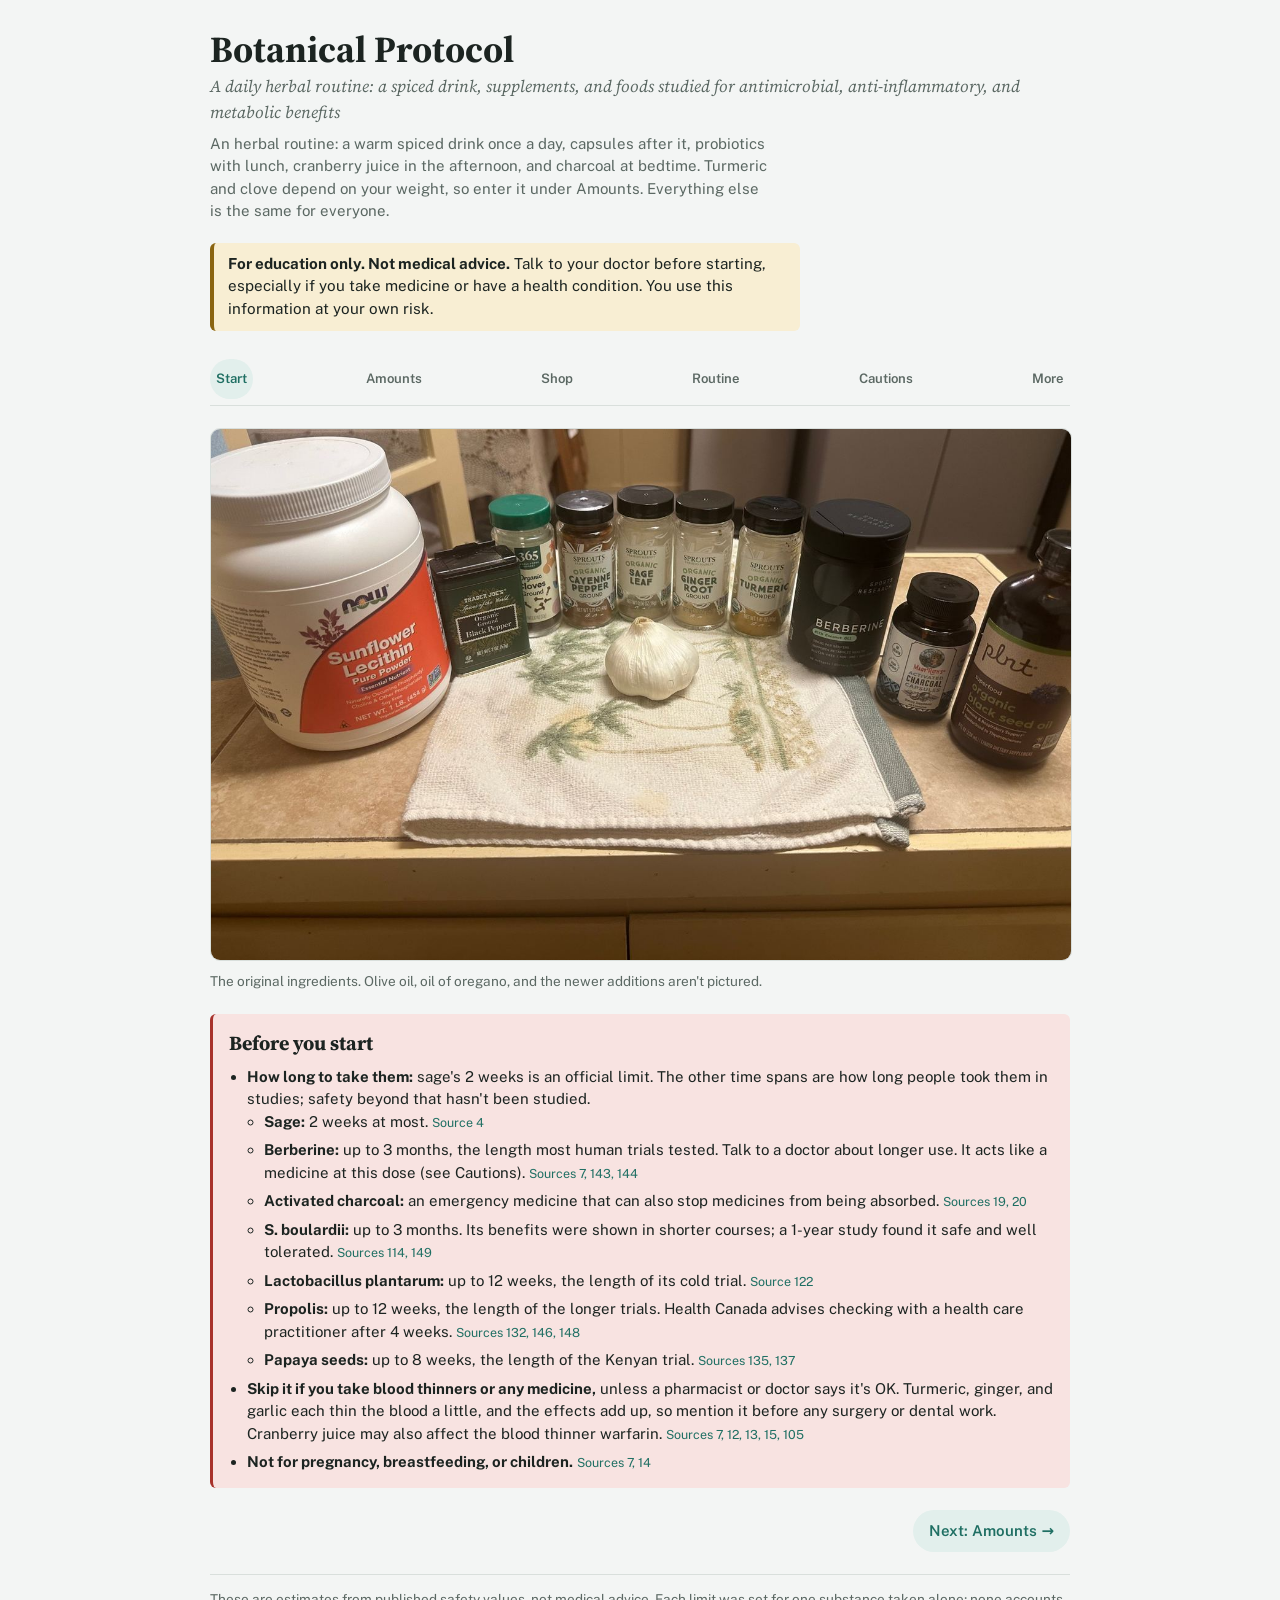
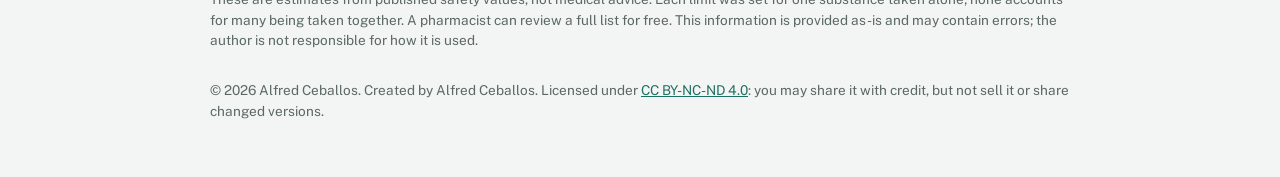
==== commit c45a0c9a: "Reorganize Routine and Cautions; update outdated wording - Make tab becomes "Your daily routine" (ta" ====
--- a/index.html
+++ b/index.html
@@ -160,6 +160,13 @@
 section.cautions { display: grid; gap: 8px; border-left: 3px solid var(--near); background: var(--near-bg); border-radius: 6px; padding: 14px 16px; }
 section.cautions h2 { margin: 0; }
 section.cautions ul { margin: 0; padding-left: 1.1rem; display: grid; gap: 6px; font-size: 0.92rem; }
+section.cautions h3 { margin-top: 10px; }
+.steps h3.stephead { margin: 6px 0 -4px; font-family: var(--f-display); font-size: 1.1rem; }
+.dayplan { list-style: none; margin: 0; padding: 0; display: grid; max-width: 66ch; }
+.dayplan li { display: grid; grid-template-columns: 8rem minmax(0, 1fr); gap: 4px 10px; align-items: baseline; padding: 8px 0; border-bottom: 1px solid var(--line); }
+.dayplan li:last-child { border-bottom: 0; }
+.dayplan .when { font-size: 0.78rem; letter-spacing: 0.06em; text-transform: uppercase; font-weight: 600; color: var(--accent); }
+@media (max-width: 520px) { .dayplan li { grid-template-columns: 1fr; } }
 a.src, .rlist a.src { display: inline-block; padding: 8px 6px; margin: -8px -6px; }
 .photos { margin: 0; display: grid; gap: 10px; }
 .photos img { display: block; max-width: 100%; height: auto; border-radius: 10px; border: 1px solid var(--line); background: var(--surface); }
@@ -203,15 +210,15 @@
 <div class="wrap">
   <header style="display:grid;gap:8px">
     <h1>Botanical Protocol</h1>
-    <p class="subtitle">A daily herbal drink within safety limits: ingredients studied for antimicrobial, anti-inflammatory, and metabolic benefits</p>
-    <p class="lede">An herbal routine: a warm spiced drink once a day, capsules after it, probiotics with lunch, cranberry juice in the afternoon, and charcoal at bedtime. Enter your weight below to get your amounts.</p>
+    <p class="subtitle">A daily herbal routine: a spiced drink, supplements, and foods studied for antimicrobial, anti-inflammatory, and metabolic benefits</p>
+    <p class="lede">An herbal routine: a warm spiced drink once a day, capsules after it, probiotics with lunch, cranberry juice in the afternoon, and charcoal at bedtime. Turmeric and clove depend on your weight, so enter it under Amounts. Everything else is the same for everyone.</p>
     <p class="topnotice"><strong>For education only. Not medical advice.</strong> Talk to your doctor before starting, especially if you take medicine or have a health condition. You use this information at your own risk.</p>
   </header>
-  <nav class="topnav" aria-label="Sections"><ul role="tablist"><li><a href="#start" data-tab="start" role="tab">Start</a></li><li><a href="#doses" data-tab="doses" role="tab">Amounts</a></li><li><a href="#buy" data-tab="buy" role="tab">Shop</a></li><li><a href="#instructions" data-tab="instructions" role="tab">Make</a></li><li><a href="#cautions" data-tab="cautions" role="tab">Cautions</a></li><li><a href="#more" data-tab="more" role="tab">More</a></li></ul></nav>
+  <nav class="topnav" aria-label="Sections"><ul role="tablist"><li><a href="#start" data-tab="start" role="tab">Start</a></li><li><a href="#doses" data-tab="doses" role="tab">Amounts</a></li><li><a href="#buy" data-tab="buy" role="tab">Shop</a></li><li><a href="#instructions" data-tab="instructions" role="tab">Routine</a></li><li><a href="#cautions" data-tab="cautions" role="tab">Cautions</a></li><li><a href="#more" data-tab="more" role="tab">More</a></li></ul></nav>
   <div class="panel" data-panel="start">
   <figure class="photos" aria-label="Ingredient photos">
     <img class="ph-main" src="[data-uri]" width="1400" height="865" alt="The protocol ingredients on a kitchen counter: sunflower lecithin, black pepper, ground cloves, cayenne, sage, ginger, turmeric, a garlic bulb, berberine, activated charcoal capsules, and black seed oil">
-    <figcaption>The original ingredients. Olive oil, oil of oregano, and the newer additions (thyme, cranberry juice, probiotics, propolis, papaya seeds, and pumpkin seeds) aren't pictured.</figcaption>
+    <figcaption>The original ingredients. Olive oil, oil of oregano, and the newer additions aren't pictured.</figcaption>
   </figure>
   <section class="before" id="start" aria-label="Before you start">
     <h2>Before you start</h2>
@@ -237,7 +244,7 @@
   <section class="doses" id="doses">
     <div style="display:grid;gap:4px">
       <h2>Your weight and daily amounts</h2>
-      <p class="lede">Enter your weight. Your amounts and the serving list in How to make it update to match.</p>
+      <p class="lede">Enter your weight. The turmeric and clove amounts here and in Your daily routine update to match.</p>
     </div>
   <noscript><p class="alert" style="border-left-color:var(--near);background:var(--near-bg)">Showing results for the default amounts at 150 lb. To change amounts, open this file in Safari or Chrome.</p></noscript>
   <section class="weight" aria-label="Body weight">
@@ -265,7 +272,7 @@
     <p class="lede">Choose organic for everything. Not connected to or paid by any brand or store named here.</p>
     <div class="buygrid">
       <div class="store">
-        <div class="lbl">Sprouts (organic Sprouts brand)</div>
+        <div class="lbl">Sprouts (organic)</div>
         <ul>
           <li>Turmeric powder</li>
           <li>Black pepper</li>
@@ -311,10 +318,19 @@
   <div class="panel" data-panel="instructions">
   <section class="steps" id="instructions">
     <div style="display:grid;gap:4px">
-      <h2>How to make it</h2>
-      <p class="lede">Once a day. Take it with or without food.</p>
+      <h2>Your daily routine</h2>
+      <p class="lede">A warm drink once a day, then a few more items through the day. Take the drink with or without food.</p>
     </div>
-    <div class="serving" id="serving"><!--pre:serving--><div class="sgroup"><div class="lbl">Your serving · in the cup</div><ul><li><span class="amt">1 tsp</span><span>turmeric powder</span></li><li><span class="amt">½ tsp</span><span>black pepper</span></li><li><span class="amt">⅛ tsp</span><span>cayenne pepper</span></li><li><span class="amt">½ tsp</span><span>ginger powder</span></li><li><span class="amt">¼ tsp</span><span>clove powder</span></li><li><span class="amt">⅛ tsp</span><span>sage powder <span class="tag">Short-term</span></span></li><li><span class="amt">¾ tsp</span><span>ground thyme</span></li><li><span class="amt">1 tbsp</span><span>sunflower lecithin (granules or powder)</span></li><li><span class="amt">1 tbsp</span><span>olive oil (or coconut oil)</span></li><li><span class="amt">1 tsp</span><span>black seed oil</span></li><li><span class="amt">1 cup</span><span>warm water, about 100°F (38°C)</span></li><li><span class="amt">1 clove</span><span>fresh garlic</span></li></ul></div><div class="sgroup"><div class="lbl">Right after the drink</div><ul><li><span class="amt">1,000 mg</span><span>berberine (two 500 mg capsules) <span class="tag">Up to 3 months</span></span></li><li><span class="amt">2 softgels</span><span>oregano oil (or as the label says)</span></li><li><span class="amt">1 serving</span><span>propolis liquid extract (2 mL) <span class="tag">Up to 12 weeks</span></span></li><li><span class="amt">10 g</span><span>ground dried papaya seeds (about 4 tsp), or roughly 20–30 g fresh, blended into a smoothie <span class="tag">Up to 8 weeks</span></span></li></ul></div><div class="sgroup"><div class="lbl">With lunch · at least 4 hours after the drink</div><ul><li><span class="amt">500 mg</span><span>S. boulardii, capsule swallowed whole <span class="tag">Up to 3 months</span></span></li><li><span class="amt">1 capsule</span><span>Lactobacillus plantarum (or as the label says) <span class="tag">Up to 12 weeks</span></span></li><li><span class="amt">Up to 20 g</span><span>pumpkin seeds (about 2½ tbsp)</span></li></ul></div><div class="sgroup"><div class="lbl">Mid-afternoon</div><ul><li><span class="amt">1 cup</span><span>pure cranberry juice (8 oz)</span></li></ul></div><div class="sgroup"><div class="lbl">At bedtime</div><ul><li><span class="amt">2 capsules</span><span>activated charcoal, with a full glass of water <span class="tag">Short-term</span></span></li></ul></div><p class="note">Amounts match the weight entered above.</p><!--/pre:serving--></div>
+    <h3 class="stephead">Your day at a glance</h3>
+    <ul class="dayplan">
+      <li><span class="when">Morning</span><span>The drink, then berberine, oregano oil, propolis, and papaya seeds</span></li>
+      <li><span class="when">Lunch</span><span>Probiotics and pumpkin seeds, at least 4 hours after the drink</span></li>
+      <li><span class="when">Mid-afternoon</span><span>Cranberry juice</span></li>
+      <li><span class="when">Bedtime</span><span>Activated charcoal, at least 2 hours after everything else</span></li>
+    </ul>
+    <h3 class="stephead">Your amounts</h3>
+    <div class="serving" id="serving"><!--pre:serving--><div class="sgroup"><div class="lbl">Your serving · in the cup</div><ul><li><span class="amt">1 tsp</span><span>turmeric powder</span></li><li><span class="amt">½ tsp</span><span>black pepper</span></li><li><span class="amt">⅛ tsp</span><span>cayenne pepper</span></li><li><span class="amt">½ tsp</span><span>ginger powder</span></li><li><span class="amt">¼ tsp</span><span>clove powder</span></li><li><span class="amt">⅛ tsp</span><span>sage powder <span class="tag">Short-term</span></span></li><li><span class="amt">¾ tsp</span><span>ground thyme</span></li><li><span class="amt">1 tbsp</span><span>sunflower lecithin (granules or powder)</span></li><li><span class="amt">1 tbsp</span><span>olive oil (or coconut oil)</span></li><li><span class="amt">1 tsp</span><span>black seed oil</span></li><li><span class="amt">1 cup</span><span>warm water, about 100°F (38°C)</span></li><li><span class="amt">1 clove</span><span>fresh garlic</span></li></ul></div><div class="sgroup"><div class="lbl">Right after the drink</div><ul><li><span class="amt">1,000 mg</span><span>berberine (two 500 mg capsules) <span class="tag">Up to 3 months</span></span></li><li><span class="amt">2 softgels</span><span>oregano oil (or as the label says)</span></li><li><span class="amt">1 serving</span><span>propolis liquid extract (2 mL) <span class="tag">Up to 12 weeks</span></span></li><li><span class="amt">10 g</span><span>ground dried papaya seeds (about 4 tsp), or roughly 20–30 g fresh, blended into a smoothie <span class="tag">Up to 8 weeks</span></span></li></ul></div><div class="sgroup"><div class="lbl">With lunch · at least 4 hours after the drink</div><ul><li><span class="amt">500 mg</span><span>S. boulardii, capsule swallowed whole <span class="tag">Up to 3 months</span></span></li><li><span class="amt">1 capsule</span><span>Lactobacillus plantarum (or as the label says) <span class="tag">Up to 12 weeks</span></span></li><li><span class="amt">Up to 20 g</span><span>pumpkin seeds (about 2½ tbsp)</span></li></ul></div><div class="sgroup"><div class="lbl">Mid-afternoon</div><ul><li><span class="amt">1 cup</span><span>pure cranberry juice (8 oz)</span></li></ul></div><div class="sgroup"><div class="lbl">At bedtime</div><ul><li><span class="amt">2 capsules</span><span>activated charcoal, with a full glass of water <span class="tag">Short-term</span></span></li></ul></div><p class="note">Turmeric and clove match the weight entered under Amounts.</p><!--/pre:serving--></div>
+    <h3 class="stephead">Make the drink</h3>
     <ol class="steplist">
       <li><strong>Crush the garlic.</strong> Crush 1 clove and let it sit for 10 minutes. Researchers suggest this wait lets more of garlic's active compounds form. <span class="cite">Source 18</span></li>
       <li><strong>Combine the powders.</strong> Put the powders and sunflower lecithin from your serving list in a cup.</li>
@@ -322,12 +338,14 @@
       <li><strong>Add warm water.</strong> Pour in the rest of about 1 cup of warm water, ideally from a tea kettle, at about 100°F (38°C). It should feel warm, not hot, on your wrist. Stir well.</li>
       <li><strong>Add the garlic.</strong> Chop the rested garlic and stir it into the warm drink.</li>
       <li><strong>Drink right away.</strong> Stir as you drink, since the powders sink quickly.</li>
+    </ol>
+    <h3 class="stephead">The rest of the day</h3>
+    <ol class="steplist">
       <li><strong>Take the capsules and propolis.</strong> After the slurry, swallow the two berberine capsules and the oregano oil softgels whole, and take one serving of the propolis liquid.</li>
       <li><strong>Papaya seeds, for up to 8 weeks.</strong> Blend 10 g of ground dried seeds (about 4 tsp, an estimate; weigh if you can) or roughly 20 to 30 g of fresh, moist seeds into a smoothie in the morning, away from the probiotics. Stop after 8 weeks at most. <span class="cite">Source 135</span></li>
       <li><strong>With lunch, take the probiotics.</strong> At least 4 hours after the drink, swallow the S. boulardii and Lactobacillus plantarum capsules whole with a meal. A meal with some fat and fiber helps them survive, for example beans, oats, onions, or a banana with peanut butter. Eat the pumpkin seeds plain, in a smoothie, or as a snack. No study has tested these herbs with probiotics, so they're kept at least 4 hours apart to be safe. <span class="cite">Sources 128, 140</span></li>
       <li><strong>Mid-afternoon, drink the cranberry juice.</strong> One cup (8 oz) of pure cranberry juice, at least 2 hours before the bedtime charcoal. <span class="cite">Source 98</span></li>
       <li><strong>At bedtime, take the charcoal.</strong> Swallow the activated charcoal capsules with a full glass of water. Keep them at least 2 hours away from the morning dose, the lunch capsules, the cranberry juice, and any medicines, since charcoal can stop them from being absorbed. <span class="cite">Sources 19, 20</span></li>
-
     </ol>
   </section>
   </div>
@@ -335,16 +353,37 @@
   <div class="panel" data-panel="cautions">
   <section class="cautions" id="cautions">
     <h2>Cautions</h2>
+    <h3>Skip it or ask a doctor first</h3>
     <ul>
-      <li>If it upsets your stomach, take it with food. France's food safety agency lists stomach upset as a berberine risk. <span class="cite">Source 7</span></li>
-      <li>Charcoal turns stools black, which can hide black stools caused by stomach bleeding. Watch instead for dizziness, weakness, stomach pain, or vomit that looks like blood or coffee grounds. <span class="cite">Sources 19, 21</span></li>
-      <li>Stop and get checked for yellow skin or eyes (a possible sign of liver trouble), or severe stomach pain or vomiting. <span class="cite">Sources 12, 14, 30</span></li>
-      <li><strong>Berberine acts like a medicine.</strong> France's food safety agency (ANSES) says drug-like effects, such as lower blood sugar, begin at about 400 mg a day, and the 1,000 mg dose is about 2.5 times that. Trials usually split the daily amount; if taking it all at once upsets your stomach, take it with food. Don't take it if you're pregnant, breastfeeding, or under 18, or have diabetes or liver or heart conditions, unless a doctor says it's OK. It can change how your body handles many medicines, so ask a pharmacist first if you take any. Black seed oil and propolis also lower blood sugar, and the effects can add up. Talk to a doctor before using it longer than 3 months. <span class="cite">Sources 7, 86, 143, 144, 147</span></li>
-      <li><strong>Allergies:</strong> skip thyme if you're allergic to the mint family (oregano, sage, basil, lavender). Skip propolis if you're allergic to bees, bee products, poplar, or Peru balsam; reactions are more likely with asthma or eczema. Stop and get help right away for wheezing or swelling of the face, lips, or throat. <span class="cite">Sources 107, 132, 133</span></li>
-      <li><strong>Probiotics (S. boulardii, Lactobacillus plantarum):</strong> skip them if you have a weak immune system, a central line (a tube into a vein), or a serious illness. Swallow the capsules whole, and don't open them near anyone who is seriously ill, since the yeast can spread through the air. Stop if stomach upset lasts more than 3 days. <span class="cite">Sources 119, 120, 121, 127</span></li>
+      <li><strong>Berberine acts like a medicine.</strong> France's food safety agency (ANSES) says drug-like effects, such as lower blood sugar, begin at about 400 mg a day, and the 1,000 mg dose is about 2.5 times that. Skip it if you're pregnant, breastfeeding, or under 18, or have diabetes or liver or heart conditions, unless a doctor says it's OK. Talk to a doctor before using it longer than 3 months. <span class="cite">Sources 7, 143, 144</span></li>
+      <li><strong>Probiotics (S. boulardii, Lactobacillus plantarum):</strong> skip them if you have a weak immune system, a central line (a tube into a vein), or a serious illness. Swallow the capsules whole, and don't open them near anyone who is seriously ill, since the yeast can spread through the air. <span class="cite">Sources 119, 120, 121, 127</span></li>
+      <li><strong>Papaya seeds:</strong> not in pregnancy (seed extract caused miscarriage in rats). Men trying to conceive should skip them (in animals, daily seed extract stopped sperm production after about 2 to 3 months, and it recovered after stopping). Not for young children without a doctor. <span class="cite">Sources 137, 138</span></li>
       <li><strong>Cranberry juice:</strong> ask a doctor first if you've had kidney stones. It doesn't replace treatment: if you think you have a urinary tract infection, see a doctor. <span class="cite">Sources 105, 106</span></li>
-      <li><strong>Papaya seeds:</strong> not in pregnancy (seed extract caused miscarriage in rats). Men trying to conceive should skip them (in animals, daily seed extract stopped sperm production after about 2 to 3 months, and it recovered after stopping). Not for young children without a doctor. <span class="cite">Sources 137, 138</span></li>
-      <li><strong>Pumpkin seeds:</strong> large amounts can cause bloating or loose stools. <span class="cite">Source 140</span></li>
+    </ul>
+    <h3>Medicines and blood thinners</h3>
+    <ul>
+      <li><strong>Any medicine:</strong> berberine can change how your body handles many medicines, so ask a pharmacist first if you take any. <span class="cite">Source 7</span></li>
+      <li><strong>Blood thinners:</strong> turmeric, ginger, and garlic each thin the blood a little, and the effects add up, so mention it before any surgery or dental work. Cranberry juice may also affect the blood thinner warfarin. <span class="cite">Sources 12, 13, 15, 105</span></li>
+      <li><strong>Blood sugar:</strong> berberine, black seed oil, and propolis all lower blood sugar, and the effects can add up. Ask a doctor first if you take diabetes medicine. <span class="cite">Sources 7, 86, 144, 147</span></li>
+      <li><strong>Charcoal:</strong> keep it at least 2 hours away from medicines, since it can stop them from being absorbed. <span class="cite">Sources 19, 20</span></li>
+    </ul>
+    <h3>Allergies</h3>
+    <ul>
+      <li><strong>Thyme:</strong> skip it if you're allergic to the mint family (oregano, sage, basil, lavender). <span class="cite">Source 107</span></li>
+      <li><strong>Propolis:</strong> skip it if you're allergic to bees, bee products, poplar, or Peru balsam. Reactions are more likely with asthma or eczema. <span class="cite">Sources 132, 133</span></li>
+    </ul>
+    <h3>Common side effects</h3>
+    <ul>
+      <li><strong>Upset stomach:</strong> if the drink or capsules upset your stomach, take them with food. France's food safety agency lists stomach upset as a berberine risk. Trials usually split the daily berberine amount, so 1,000 mg at once may upset it more. <span class="cite">Sources 7, 144</span></li>
+      <li><strong>Black stools:</strong> charcoal turns stools black. <span class="cite">Source 19</span></li>
+      <li><strong>Bloating:</strong> large amounts of pumpkin seeds can cause bloating or loose stools. <span class="cite">Source 140</span></li>
+    </ul>
+    <h3>Stop and get help if</h3>
+    <ul>
+      <li>You get yellow skin or eyes (a possible sign of liver trouble), or severe stomach pain or vomiting. <span class="cite">Sources 12, 14, 30</span></li>
+      <li>You feel dizzy or weak, or have stomach pain or vomit that looks like blood or coffee grounds. These can be signs of stomach bleeding, which charcoal's black stools can hide. <span class="cite">Sources 19, 21</span></li>
+      <li>You start wheezing, or your face, lips, or throat swell. Get help right away. <span class="cite">Sources 132, 133</span></li>
+      <li>Stomach upset from the probiotics lasts more than 3 days. <span class="cite">Source 119</span></li>
     </ul>
   </section>
   </div>
@@ -355,7 +394,7 @@
   <details class="fold research" id="research">
     <summary>What the research shows</summary>
     <div class="rintro">
-      <p><strong>Most of this research is lab or animal work. It hasn't shown that this protocol treats infections in people.</strong> Lab results often use far stronger amounts than reach the body after swallowing.</p>
+      <p><strong>Some items have human trials, such as cranberry for urinary tract infections and S. boulardii for diarrhea from antibiotics. Most findings are lab or animal work, and no study has tested this whole routine, so it isn't shown to treat infections in people.</strong> Lab results often use far stronger amounts than reach the body after swallowing. <span class="cite">Sources 99, 114</span></p>
       <p class="legend"><span class="chip ok">Human</span> tested in people &nbsp; <span class="chip near">Animal</span> tested in animals &nbsp; <span class="chip none">Lab</span> tested on germs or cells in a dish</p>
     </div>
     <div class="rgrid">
@@ -1433,7 +1472,7 @@
       `<div class="sgroup"><div class="lbl">With lunch \u00b7 at least 4 hours after the drink</div><ul>${lunch.join("")}</ul></div>` +
       `<div class="sgroup"><div class="lbl">Mid-afternoon</div><ul>${aft.join("")}</ul></div>` +
       `<div class="sgroup"><div class="lbl">At bedtime</div><ul>${bed.join("")}</ul></div>` +
-      `<p class="note">Amounts match the weight entered above.</p>`;
+      `<p class="note">Turmeric and clove match the weight entered under Amounts.</p>`;
   }
 
   function render() {
@@ -1510,7 +1549,7 @@
 
 (function () {
   const order = ['start','doses','buy','instructions','cautions','more'];
-  const names = { start: 'Start', doses: 'Amounts', buy: 'Shop', instructions: 'Make', cautions: 'Cautions', more: 'More' };
+  const names = { start: 'Start', doses: 'Amounts', buy: 'Shop', instructions: 'Routine', cautions: 'Cautions', more: 'More' };
   const panels = {}; document.querySelectorAll('.panel').forEach((p) => panels[p.dataset.panel] = p);
   const tabs = [...document.querySelectorAll('.topnav a')];
   document.documentElement.classList.add('js-tabs');
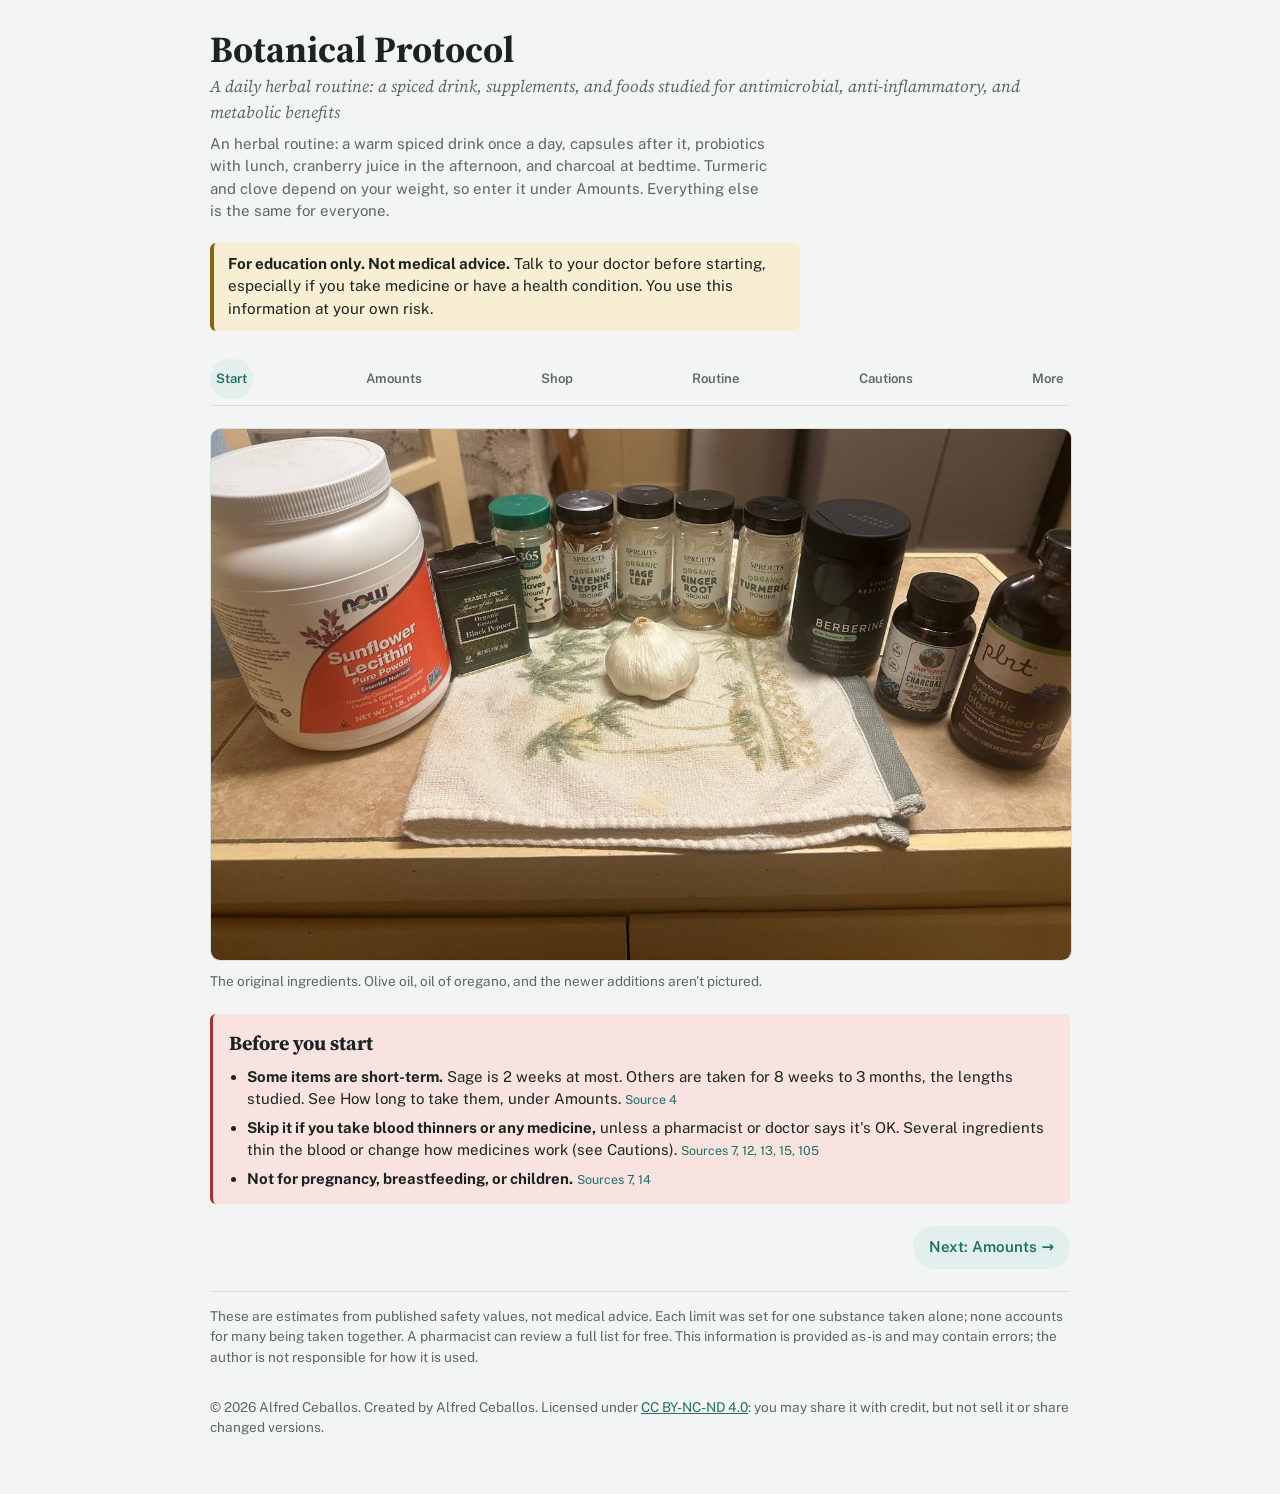
==== commit 7d93a286: "Group amounts and checker by time of day; move time spans to a How long table - Amounts table and am" ====
--- a/index.html
+++ b/index.html
@@ -82,6 +82,9 @@
 .list { display: grid; gap: 0; background: var(--surface); border: 1px solid var(--line); border-radius: 10px; overflow: hidden; }
 .row { display: grid; grid-template-columns: minmax(0, 15rem) minmax(0, 1fr); gap: 12px 24px; padding: 16px; border-top: 1px solid var(--line); }
 .row:first-child { border-top: 0; }
+.lgrp { padding: 16px 0 6px; border-top: 1px solid var(--line); font-size: 0.78rem; letter-spacing: 0.06em; text-transform: uppercase; color: var(--accent); font-weight: 600; }
+.lgrp:first-child { border-top: 0; padding-top: 0; }
+.lgrp + .row { border-top: 0; padding-top: 6px; }
 .left { display: grid; gap: 6px; align-content: start; min-width: 0; }
 .name { font-weight: 600; }
 .compound { color: var(--muted); font-size: 0.85rem; }
@@ -144,7 +147,7 @@
 .ltable { border-collapse: collapse; width: 100%; font-size: 0.9rem; }
 .ltable th, .ltable td { text-align: left; vertical-align: top; padding: 8px 8px 8px 0; border-bottom: 1px solid var(--line); }
 .ltable thead th { font-size: 0.72rem; letter-spacing: 0.06em; text-transform: uppercase; color: var(--muted); font-weight: 600; }
-.ltable tr.grp th { padding-top: 14px; font-size: 0.78rem; color: var(--accent); font-weight: 600; border-bottom: 1px solid var(--accent-soft); }
+.ltable tr.grp th { padding-top: 14px; font-size: 0.78rem; letter-spacing: 0.06em; text-transform: uppercase; color: var(--accent); font-weight: 600; border-bottom: 1px solid var(--accent-soft); }
 .ltable .sub { font-size: 0.78rem; color: var(--muted); font-weight: 400; }
 .ltable td:first-child { width: 45%; }
 .lt3 td:first-child { width: 38%; }
@@ -223,18 +226,8 @@
   <section class="before" id="start" aria-label="Before you start">
     <h2>Before you start</h2>
     <ul>
-      <li><strong>How long to take them:</strong> sage's 2 weeks is an official limit. The other time spans are how long people took them in studies; safety beyond that hasn't been studied.
-        <ul class="sublist">
-          <li><strong>Sage:</strong> 2 weeks at most. <span class="cite">Source 4</span></li>
-          <li><strong>Berberine:</strong> up to 3 months, the length most human trials tested. Talk to a doctor about longer use. It acts like a medicine at this dose (see Cautions). <span class="cite">Sources 7, 143, 144</span></li>
-          <li><strong>Activated charcoal:</strong> an emergency medicine that can also stop medicines from being absorbed. <span class="cite">Sources 19, 20</span></li>
-          <li><strong>S. boulardii:</strong> up to 3 months. Its benefits were shown in shorter courses; a 1-year study found it safe and well tolerated. <span class="cite">Sources 114, 149</span></li>
-          <li><strong>Lactobacillus plantarum:</strong> up to 12 weeks, the length of its cold trial. <span class="cite">Source 122</span></li>
-          <li><strong>Propolis:</strong> up to 12 weeks, the length of the longer trials. Health Canada advises checking with a health care practitioner after 4 weeks. <span class="cite">Sources 132, 146, 148</span></li>
-          <li><strong>Papaya seeds:</strong> up to 8 weeks, the length of the Kenyan trial. <span class="cite">Sources 135, 137</span></li>
-        </ul>
-      </li>
-      <li><strong>Skip it if you take blood thinners or any medicine,</strong> unless a pharmacist or doctor says it's OK. Turmeric, ginger, and garlic each thin the blood a little, and the effects add up, so mention it before any surgery or dental work. Cranberry juice may also affect the blood thinner warfarin. <span class="cite">Sources 7, 12, 13, 15, 105</span></li>
+      <li><strong>Some items are short-term.</strong> Sage is 2 weeks at most. Others are taken for 8 weeks to 3 months, the lengths studied. See How long to take them, under Amounts. <span class="cite">Source 4</span></li>
+      <li><strong>Skip it if you take blood thinners or any medicine,</strong> unless a pharmacist or doctor says it's OK. Several ingredients thin the blood or change how medicines work (see Cautions). <span class="cite">Sources 7, 12, 13, 15, 105</span></li>
       <li><strong>Not for pregnancy, breastfeeding, or children.</strong> <span class="cite">Sources 7, 14</span></li>
     </ul>
   </section>
@@ -261,7 +254,20 @@
   </section>
   <section class="limits" aria-label="Your daily amounts">
     <h3>Your daily amounts</h3>
-    <div class="tablewrap"><div id="limits"><!--pre:limits--><h4>Ingredients with a limit</h4><p class="note">Based on the weight above. Maximums assume the strongest spice, so they stay safe whatever the strength of your jar, and are rounded down to real spoon sizes. The suggested amount never goes above the maximum.</p><table class="ltable lt3"><thead><tr><th>Ingredient</th><th>Suggested daily amount</th><th>Daily maximum</th></tr></thead><tbody><tr><td>Turmeric <span class="cite">1, 2, 31</span></td><td><strong>1 tsp</strong></td><td><strong>1¼ tsp</strong><div class="sub">changes with your weight; black pepper boosts absorption, so this limit may need to be lower when they're combined</div></td></tr><tr><td>Clove <span class="cite">3, 25</span></td><td><strong>¼ tsp</strong></td><td><strong>½ tsp</strong><div class="sub">changes with your weight</div></td></tr><tr><td>Sage <span class="tag">Short-term</span> <span class="cite">4, 5</span></td><td><strong>⅛ tsp</strong></td><td><strong>¼ tsp</strong><div class="sub">2 weeks at most</div></td></tr></tbody></table><h4>Ingredients without an official limit</h4><p class="note">No official limit exists for these, so these are reasonable amounts, not limits. Times like “Up to 3 months” show how long studies lasted. They're not safety limits.</p><table class="ltable"><thead><tr><th>Ingredient</th><th>Suggested daily amount</th></tr></thead><tbody><tr><td>Black pepper <span class="cite">6</span></td><td><strong>½ tsp</strong><div class="sub">normal food amount; boosts turmeric absorption</div></td></tr><tr><td>Cayenne <span class="cite">10, 30</span></td><td><strong>⅛–¼ tsp</strong><div class="sub">start with ⅛ tsp; burning or heartburn can start around ¼ tsp in sensitive people</div></td></tr><tr><td>Ginger <span class="cite">29</span></td><td><strong>½ tsp</strong><div class="sub">about 1 g, well tolerated in studies; heartburn became more common around 2 g a day</div></td></tr><tr><td>Black seed oil <span class="cite">8, 28</span></td><td><strong>1 tsp</strong><div class="sub">about 5 mL; the amount used in an 8-week trial</div></td></tr><tr><td>Oregano oil <span class="cite">9, 96</span></td><td><strong>Follow the label</strong><div class="sub">strength varies by brand; some also contain black seed oil and ginger, which add to the drink's amounts</div></td></tr><tr><td>Activated charcoal <span class="tag">Short-term</span> <span class="cite">19, 20</span></td><td><strong>Follow the label</strong><div class="sub">at bedtime, 2 hours from other doses</div></td></tr><tr><td>Garlic <span class="cite">12</span></td><td><strong>1 clove</strong><div class="sub">food amount</div></td></tr><tr><td>Olive or coconut oil <span class="cite">17</span></td><td><strong>1 tbsp</strong><div class="sub">food amount</div></td></tr><tr><td>Sunflower lecithin <span class="cite">27</span></td><td><strong>1 tbsp</strong><div class="sub">food amount</div></td></tr><tr><td>Thyme <span class="cite">26, 107, 109</span></td><td><strong>¾ tsp</strong><div class="sub">about 1 g; well below the European Medicines Agency's thyme tea amount (1–2 g, 3–4 times a day)</div></td></tr><tr><td>Berberine <span class="tag">Up to 3 months</span> <span class="cite">7, 97, 143, 144</span></td><td><strong>1,000 mg</strong><div class="sub">two 500 mg capsules at once, after the drink; within the 900–1,500 mg a day used in most trials. Acts like a medicine: drug-like effects begin at about 400 mg. No toxicity limit has been set for pure berberine; Europe's food safety agency (2026 draft) said no safe amount can be set yet</div></td></tr><tr><td>Propolis <span class="tag">Up to 12 weeks</span> <span class="cite">132, 145, 146, 147, 148</span></td><td><strong>1 serving</strong><div class="sub">follow the label (the product used here: 2 mL with 1,220 mg of liquid extract). No toxicity limit set; studies used 400–1,500 mg a day of powder or dry extract for 8 to 12 weeks. Check with a health care practitioner after 4 weeks</div></td></tr><tr><td>S. boulardii <span class="tag">Up to 3 months</span> <span class="cite">114, 119, 149</span></td><td><strong>500 mg</strong><div class="sub">10 billion CFU, with lunch. Its benefits were shown in shorter courses; a 1-year study found it safe and well tolerated. No toxicity limit set; Health Canada allows labels up to 30 billion CFU (about 1,500 mg) for diarrhea from antibiotics</div></td></tr><tr><td>Lactobacillus plantarum <span class="tag">Up to 12 weeks</span> <span class="cite">122, 124</span></td><td><strong>Follow the label</strong><div class="sub">with lunch, for up to 12 weeks, the length of its cold trial; studies used 1–10 billion CFU a day. Results depend on the strain, so look for a named one, such as 299v</div></td></tr><tr><td>Pumpkin seeds <span class="cite">140</span></td><td><strong>Up to 20 g</strong><div class="sub">about 2½ tbsp shelled seeds, with lunch; the European Medicines Agency's daily amount for pumpkin seed</div></td></tr><tr><td>Cranberry juice <span class="cite">98, 99</span></td><td><strong>1 cup (8 oz)</strong><div class="sub">pure cranberry juice, no added sugar, no blends, in the afternoon; the FDA's amount for urinary tract infections</div></td></tr><tr><td>Papaya seeds <span class="tag">Up to 8 weeks</span> <span class="cite">135</span></td><td><strong>10 g ground dried</strong><div class="sub">about 4 tsp (an estimate; weigh if you can), or roughly 20–30 g fresh seeds, in the morning, for up to 8 weeks; the daily amount and length of a Kenyan trial</div></td></tr></tbody></table><!--/pre:limits--></div></div>
+    <div class="tablewrap"><div id="limits"><!--pre:limits--><h4>Ingredients with a limit</h4><p class="note">Based on the weight above. Maximums assume the strongest spice, so they stay safe whatever the strength of your jar, and are rounded down to real spoon sizes. The suggested amount never goes above the maximum.</p><table class="ltable lt3"><thead><tr><th>Ingredient</th><th>Suggested daily amount</th><th>Daily maximum</th></tr></thead><tbody><tr class="grp"><th colspan="3">In the cup</th></tr><tr><td>Turmeric <span class="cite">1, 2, 31</span></td><td><strong>1 tsp</strong></td><td><strong>1¼ tsp</strong><div class="sub">changes with your weight; black pepper boosts absorption, so this limit may need to be lower when they're combined</div></td></tr><tr><td>Clove <span class="cite">3, 25</span></td><td><strong>¼ tsp</strong></td><td><strong>½ tsp</strong><div class="sub">changes with your weight</div></td></tr><tr><td>Sage <span class="tag">Short-term</span> <span class="cite">4, 5</span></td><td><strong>⅛ tsp</strong></td><td><strong>¼ tsp</strong><div class="sub">2 weeks at most</div></td></tr></tbody></table><h4>Ingredients without an official limit</h4><p class="note">No official limit exists for these, so these are reasonable amounts, not limits. Times like “Up to 3 months” show how long studies lasted. They're not safety limits.</p><table class="ltable"><thead><tr><th>Ingredient</th><th>Suggested daily amount</th></tr></thead><tbody><tr class="grp"><th colspan="2">In the cup</th></tr><tr><td>Black pepper <span class="cite">6</span></td><td><strong>½ tsp</strong><div class="sub">normal food amount; boosts turmeric absorption</div></td></tr><tr><td>Cayenne <span class="cite">10, 30</span></td><td><strong>⅛–¼ tsp</strong><div class="sub">start with ⅛ tsp; burning or heartburn can start around ¼ tsp in sensitive people</div></td></tr><tr><td>Ginger <span class="cite">29</span></td><td><strong>½ tsp</strong><div class="sub">about 1 g, well tolerated in studies; heartburn became more common around 2 g a day</div></td></tr><tr><td>Thyme <span class="cite">26, 107, 109</span></td><td><strong>¾ tsp</strong><div class="sub">about 1 g; well below the European Medicines Agency's thyme tea amount (1–2 g, 3–4 times a day)</div></td></tr><tr><td>Sunflower lecithin <span class="cite">27</span></td><td><strong>1 tbsp</strong><div class="sub">food amount</div></td></tr><tr><td>Olive or coconut oil <span class="cite">17</span></td><td><strong>1 tbsp</strong><div class="sub">food amount</div></td></tr><tr><td>Black seed oil <span class="cite">8, 28</span></td><td><strong>1 tsp</strong><div class="sub">about 5 mL; the amount used in an 8-week trial</div></td></tr><tr><td>Garlic <span class="cite">12</span></td><td><strong>1 clove</strong><div class="sub">food amount</div></td></tr><tr class="grp"><th colspan="2">Right after the drink</th></tr><tr><td>Berberine <span class="tag">Up to 3 months</span> <span class="cite">7, 97, 143, 144</span></td><td><strong>1,000 mg</strong><div class="sub">two 500 mg capsules at once; within the 900–1,500 mg a day used in most trials. Acts like a medicine: drug-like effects begin at about 400 mg. No toxicity limit has been set for pure berberine; Europe's food safety agency (2026 draft) said no safe amount can be set yet</div></td></tr><tr><td>Oregano oil <span class="cite">9, 96</span></td><td><strong>Follow the label</strong><div class="sub">strength varies by brand; some also contain black seed oil and ginger, which add to the drink's amounts</div></td></tr><tr><td>Propolis <span class="tag">Up to 12 weeks</span> <span class="cite">132, 145, 146, 147, 148</span></td><td><strong>1 serving</strong><div class="sub">follow the label (the product used here: 2 mL with 1,220 mg of liquid extract). No toxicity limit set; studies used 400–1,500 mg a day of powder or dry extract for 8 to 12 weeks. Check with a health care practitioner after 4 weeks</div></td></tr><tr><td>Papaya seeds <span class="tag">Up to 8 weeks</span> <span class="cite">135</span></td><td><strong>10 g ground dried</strong><div class="sub">about 4 tsp (an estimate; weigh if you can), or roughly 20–30 g fresh seeds, for up to 8 weeks; the daily amount and length of a Kenyan trial</div></td></tr><tr class="grp"><th colspan="2">With lunch</th></tr><tr><td>S. boulardii <span class="tag">Up to 3 months</span> <span class="cite">114, 119, 149</span></td><td><strong>500 mg</strong><div class="sub">10 billion CFU. Its benefits were shown in shorter courses; a 1-year study found it safe and well tolerated. No toxicity limit set; Health Canada allows labels up to 30 billion CFU (about 1,500 mg) for diarrhea from antibiotics</div></td></tr><tr><td>Lactobacillus plantarum <span class="tag">Up to 12 weeks</span> <span class="cite">122, 124</span></td><td><strong>Follow the label</strong><div class="sub">for up to 12 weeks, the length of its cold trial; studies used 1–10 billion CFU a day. Results depend on the strain, so look for a named one, such as 299v</div></td></tr><tr><td>Pumpkin seeds <span class="cite">140</span></td><td><strong>Up to 20 g</strong><div class="sub">about 2½ tbsp shelled seeds; the European Medicines Agency's daily amount for pumpkin seed</div></td></tr><tr class="grp"><th colspan="2">Mid-afternoon</th></tr><tr><td>Cranberry juice <span class="cite">98, 99</span></td><td><strong>1 cup (8 oz)</strong><div class="sub">pure cranberry juice, no added sugar, no blends; the FDA's amount for urinary tract infections</div></td></tr><tr class="grp"><th colspan="2">At bedtime</th></tr><tr><td>Activated charcoal <span class="tag">Short-term</span> <span class="cite">19, 20</span></td><td><strong>Follow the label</strong><div class="sub">at least 2 hours from other doses</div></td></tr></tbody></table><!--/pre:limits--></div></div>
+  </section>
+  <section class="limits" id="howlong" aria-label="How long to take them">
+    <h3>How long to take them</h3>
+    <p class="note">Sage's 2 weeks is an official limit. The other time spans are how long people took them in studies; safety beyond that hasn't been studied.</p>
+    <div class="tablewrap"><table class="ltable lthow"><thead><tr><th>Ingredient</th><th>How long</th></tr></thead><tbody>
+      <tr><td>Sage <span class="cite">4</span></td><td><strong>2 weeks at most</strong><div class="sub">an official limit</div></td></tr>
+      <tr><td>Berberine <span class="cite">7, 143, 144</span></td><td><strong>Up to 3 months</strong><div class="sub">the length most human trials tested. Talk to a doctor about longer use. It acts like a medicine at this dose (see Cautions).</div></td></tr>
+      <tr><td>Propolis <span class="cite">132, 146, 148</span></td><td><strong>Up to 12 weeks</strong><div class="sub">the length of the longer trials. Health Canada advises checking with a health care practitioner after 4 weeks.</div></td></tr>
+      <tr><td>Papaya seeds <span class="cite">135, 137</span></td><td><strong>Up to 8 weeks</strong><div class="sub">the length of the Kenyan trial</div></td></tr>
+      <tr><td>S. boulardii <span class="cite">114, 149</span></td><td><strong>Up to 3 months</strong><div class="sub">its benefits were shown in shorter courses; a 1-year study found it safe and well tolerated</div></td></tr>
+      <tr><td>Lactobacillus plantarum <span class="cite">122</span></td><td><strong>Up to 12 weeks</strong><div class="sub">the length of its cold trial</div></td></tr>
+      <tr><td>Activated charcoal <span class="cite">19, 20</span></td><td><strong>Short-term</strong><div class="sub">an emergency medicine that can also stop medicines from being absorbed</div></td></tr>
+    </tbody></table></div>
   </section>
   </section>
   </div>
@@ -647,7 +653,7 @@
     <summary>Check specific amounts</summary>
     <p class="note" style="margin-bottom:10px">Change any amount to see how it compares with its limit, with notes and sources for each ingredient.</p>
     <div class="summary" id="summary" style="margin-bottom:10px"><!--pre:summary--><span class="chip ok">4 within limit</span><span class="chip none">12 with no official limit</span><!--/pre:summary--></div>
-  <section class="list" id="list" aria-label="Ingredients"><!--pre:list--><div class="row">
+  <section class="list" id="list" aria-label="Ingredients"><!--pre:list--><div class="lgrp">In the cup</div><div class="row">
       <div class="left">
         <div class="name">Turmeric powder</div>
         <div class="compound">Checked as: Curcumin</div>
@@ -774,6 +780,36 @@
         <p class="note">Eating the powder takes in all of its oil, unlike thyme tea. Skip it if you're allergic to the mint family (oregano, sage, basil, lavender).</p>
         <a class="src" href="#sources" onclick="var d=document.getElementById('sources');d.open=true;d.scrollIntoView({behavior:'smooth'});return false;">Source 26, 107, 108</a></div></div><div class="row">
       <div class="left">
+        <div class="name">Sunflower lecithin (granules or powder)</div>
+        <div class="compound">Checked as: Food ingredient</div>
+        <div class="inrow">
+          <span class="stepper"><button type="button" class="stepbtn" aria-label="Decrease Sunflower lecithin (granules or powder) amount in tbsp">−</button><input id="in-lecithin" type="number" min="0" step="0.5" value="1" aria-label="Sunflower lecithin (granules or powder) amount in tbsp"><button type="button" class="stepbtn" aria-label="Increase Sunflower lecithin (granules or powder) amount in tbsp">+</button></span>
+          <span class="unit">tbsp / day</span>
+        </div>
+        
+      </div>
+      <div class="right" id="out-lecithin" aria-live="polite">
+        <div class="verdict"><span class="chip food">Food amount</span><span class="est">1.0 tbsp</span></div>
+        <div class="lim">FDA lists lecithin as generally recognized as safe (GRAS) in food.</div>
+        
+        
+        <a class="src" href="#sources" onclick="var d=document.getElementById('sources');d.open=true;d.scrollIntoView({behavior:'smooth'});return false;">Source 27</a></div></div><div class="row">
+      <div class="left">
+        <div class="name">Oil</div>
+        <div class="compound">Checked as: Food fat</div>
+        <div class="inrow">
+          <span class="stepper"><button type="button" class="stepbtn" aria-label="Decrease Oil amount in tbsp">−</button><input id="in-coconut" type="number" min="0" step="0.5" value="1" aria-label="Oil amount in tbsp"><button type="button" class="stepbtn" aria-label="Increase Oil amount in tbsp">+</button></span>
+          <span class="unit">tbsp / day</span>
+        </div>
+        <div class="inrow"><select id="oiltype" aria-label="Type of oil"><option value="olive" selected="">Olive oil, unrefined extra virgin</option><option value="coconut">Coconut oil, unrefined extra virgin</option></select></div>
+      </div>
+      <div class="right" id="out-coconut" aria-live="polite">
+        <div class="verdict"><span class="chip food">Food amount</span><span class="est">1.0 tbsp olive oil</span></div>
+        <div class="lim">Normal food amount.</div>
+        
+        <p class="note">Mostly unsaturated fat, with about 1 g of saturated fat per tbsp. It helps turmeric absorb just as well.</p>
+        <a class="src" href="#sources" onclick="var d=document.getElementById('sources');d.open=true;d.scrollIntoView({behavior:'smooth'});return false;">Source 16, 17</a></div></div><div class="row">
+      <div class="left">
         <div class="name">Black seed oil</div>
         <div class="compound">Checked as: Whole oil</div>
         <div class="inrow">
@@ -789,6 +825,21 @@
         <p class="note">A 12-week rat study found lower platelet counts (platelets help blood clot).</p>
         <a class="src" href="#sources" onclick="var d=document.getElementById('sources');d.open=true;d.scrollIntoView({behavior:'smooth'});return false;">Source 8</a></div></div><div class="row">
       <div class="left">
+        <div class="name">Garlic</div>
+        <div class="compound">Checked as: Fresh clove</div>
+        <div class="inrow">
+          <span class="stepper"><button type="button" class="stepbtn" aria-label="Decrease Garlic amount in cloves">−</button><input id="in-garlic" type="number" min="0" step="1" value="1" aria-label="Garlic amount in cloves"><button type="button" class="stepbtn" aria-label="Increase Garlic amount in cloves">+</button></span>
+          <span class="unit">cloves / day</span>
+        </div>
+        
+      </div>
+      <div class="right" id="out-garlic" aria-live="polite">
+        <div class="verdict"><span class="chip food">Food amount</span><span class="est">1.0 clove</span></div>
+        <div class="lim">No limit set for food garlic.</div>
+        
+        <p class="note">Garlic supplements may increase bleeding risk.</p>
+        <a class="src" href="#sources" onclick="var d=document.getElementById('sources');d.open=true;d.scrollIntoView({behavior:'smooth'});return false;">Source 12</a></div></div><div class="lgrp">Right after the drink</div><div class="row">
+      <div class="left">
         <div class="name">Berberine <span class="tag">Up to 3 months</span></div>
         <div class="compound">Checked as: Berberine</div>
         <div class="inrow">
@@ -834,55 +885,25 @@
         <p class="note">Propolis lowered blood sugar in diabetes trials, which adds to berberine and black seed oil. Skip it if you're allergic to bees, bee products, poplar, or Peru balsam.</p>
         <a class="src" href="#sources" onclick="var d=document.getElementById('sources');d.open=true;d.scrollIntoView({behavior:'smooth'});return false;">Source 132, 133, 145, 147</a></div></div><div class="row">
       <div class="left">
-        <div class="name">Garlic</div>
-        <div class="compound">Checked as: Fresh clove</div>
-        <div class="inrow">
-          <span class="stepper"><button type="button" class="stepbtn" aria-label="Decrease Garlic amount in cloves">−</button><input id="in-garlic" type="number" min="0" step="1" value="1" aria-label="Garlic amount in cloves"><button type="button" class="stepbtn" aria-label="Increase Garlic amount in cloves">+</button></span>
-          <span class="unit">cloves / day</span>
-        </div>
-        
-      </div>
-      <div class="right" id="out-garlic" aria-live="polite">
-        <div class="verdict"><span class="chip food">Food amount</span><span class="est">1.0 clove</span></div>
-        <div class="lim">No limit set for food garlic.</div>
-        
-        <p class="note">Garlic supplements may increase bleeding risk.</p>
-        <a class="src" href="#sources" onclick="var d=document.getElementById('sources');d.open=true;d.scrollIntoView({behavior:'smooth'});return false;">Source 12</a></div></div><div class="row">
-      <div class="left">
-        <div class="name">Oil</div>
-        <div class="compound">Checked as: Food fat</div>
-        <div class="inrow">
-          <span class="stepper"><button type="button" class="stepbtn" aria-label="Decrease Oil amount in tbsp">−</button><input id="in-coconut" type="number" min="0" step="0.5" value="1" aria-label="Oil amount in tbsp"><button type="button" class="stepbtn" aria-label="Increase Oil amount in tbsp">+</button></span>
-          <span class="unit">tbsp / day</span>
-        </div>
-        <div class="inrow"><select id="oiltype" aria-label="Type of oil"><option value="olive" selected="">Olive oil, unrefined extra virgin</option><option value="coconut">Coconut oil, unrefined extra virgin</option></select></div>
-      </div>
-      <div class="right" id="out-coconut" aria-live="polite">
-        <div class="verdict"><span class="chip food">Food amount</span><span class="est">1.0 tbsp olive oil</span></div>
-        <div class="lim">Normal food amount.</div>
-        
-        <p class="note">Mostly unsaturated fat, with about 1 g of saturated fat per tbsp. It helps turmeric absorb just as well.</p>
-        <a class="src" href="#sources" onclick="var d=document.getElementById('sources');d.open=true;d.scrollIntoView({behavior:'smooth'});return false;">Source 16, 17</a></div></div><div class="row">
-      <div class="left">
-        <div class="name">Sunflower lecithin (granules or powder)</div>
-        <div class="compound">Checked as: Food ingredient</div>
-        <div class="inrow">
-          <span class="stepper"><button type="button" class="stepbtn" aria-label="Decrease Sunflower lecithin (granules or powder) amount in tbsp">−</button><input id="in-lecithin" type="number" min="0" step="0.5" value="1" aria-label="Sunflower lecithin (granules or powder) amount in tbsp"><button type="button" class="stepbtn" aria-label="Increase Sunflower lecithin (granules or powder) amount in tbsp">+</button></span>
-          <span class="unit">tbsp / day</span>
-        </div>
-        
-      </div>
-      <div class="right" id="out-lecithin" aria-live="polite">
-        <div class="verdict"><span class="chip food">Food amount</span><span class="est">1.0 tbsp</span></div>
-        <div class="lim">FDA lists lecithin as generally recognized as safe (GRAS) in food.</div>
-        
-        
-        <a class="src" href="#sources" onclick="var d=document.getElementById('sources');d.open=true;d.scrollIntoView({behavior:'smooth'});return false;">Source 27</a></div></div><div class="row">
-      <div class="left">
-        <div class="name">S. boulardii (probiotic yeast, with lunch) <span class="tag">Up to 3 months</span></div>
+        <div class="name">Papaya seeds, ground dried <span class="tag">Up to 8 weeks</span></div>
+        <div class="compound">Checked as: Seeds</div>
+        <div class="inrow">
+          <span class="stepper"><button type="button" class="stepbtn" aria-label="Decrease Papaya seeds, ground dried amount in g">−</button><input id="in-papaya" type="number" min="0" step="1" value="10" aria-label="Papaya seeds, ground dried amount in g"><button type="button" class="stepbtn" aria-label="Increase Papaya seeds, ground dried amount in g">+</button></span>
+          <span class="unit">g / day</span>
+        </div>
+        
+      </div>
+      <div class="right" id="out-papaya" aria-live="polite">
+        <div class="verdict"><span class="chip none">No official limit</span><span class="est">10 g dried seeds (about 4 tsp, an estimate)</span></div>
+        <div class="lim">No official limit. A Kenyan trial used 10 g a day for about 8 weeks, the longest it has been tested. Fresh seeds: roughly 20–30 g (an estimate).</div>
+        
+        <p class="note">Take it in the morning, away from the probiotics. Not in pregnancy. Men trying to conceive should skip it; in animals, daily seed extract stopped sperm production after about 2 to 3 months.</p>
+        <a class="src" href="#sources" onclick="var d=document.getElementById('sources');d.open=true;d.scrollIntoView({behavior:'smooth'});return false;">Source 135, 137, 138</a></div></div><div class="lgrp">With lunch</div><div class="row">
+      <div class="left">
+        <div class="name">S. boulardii (probiotic yeast) <span class="tag">Up to 3 months</span></div>
         <div class="compound">Checked as: Live yeast</div>
         <div class="inrow">
-          <span class="stepper"><button type="button" class="stepbtn" aria-label="Decrease S. boulardii (probiotic yeast, with lunch) amount in mg">−</button><input id="in-sboulardii" type="number" min="0" step="250" value="500" aria-label="S. boulardii (probiotic yeast, with lunch) amount in mg"><button type="button" class="stepbtn" aria-label="Increase S. boulardii (probiotic yeast, with lunch) amount in mg">+</button></span>
+          <span class="stepper"><button type="button" class="stepbtn" aria-label="Decrease S. boulardii (probiotic yeast) amount in mg">−</button><input id="in-sboulardii" type="number" min="0" step="250" value="500" aria-label="S. boulardii (probiotic yeast) amount in mg"><button type="button" class="stepbtn" aria-label="Increase S. boulardii (probiotic yeast) amount in mg">+</button></span>
           <span class="unit">mg / day</span>
         </div>
         
@@ -894,10 +915,10 @@
         <p class="note">Take with lunch, at least 4 hours after the morning drink, and swallow the capsule whole. Benefits were shown in shorter courses; a 1-year study found it safe and well tolerated, so up to 3 months stays within what was studied. Skip it with a weak immune system, a central line, or a serious illness.</p>
         <a class="src" href="#sources" onclick="var d=document.getElementById('sources');d.open=true;d.scrollIntoView({behavior:'smooth'});return false;">Source 114, 119, 120, 121, 149</a></div></div><div class="row">
       <div class="left">
-        <div class="name">Lactobacillus plantarum (with lunch) <span class="tag">Up to 12 weeks</span></div>
+        <div class="name">Lactobacillus plantarum <span class="tag">Up to 12 weeks</span></div>
         <div class="compound">Checked as: Live bacteria</div>
         <div class="inrow">
-          <span class="stepper"><button type="button" class="stepbtn" aria-label="Decrease Lactobacillus plantarum (with lunch) amount in capsules">−</button><input id="in-plantarum" type="number" min="0" step="1" value="1" aria-label="Lactobacillus plantarum (with lunch) amount in capsules"><button type="button" class="stepbtn" aria-label="Increase Lactobacillus plantarum (with lunch) amount in capsules">+</button></span>
+          <span class="stepper"><button type="button" class="stepbtn" aria-label="Decrease Lactobacillus plantarum amount in capsules">−</button><input id="in-plantarum" type="number" min="0" step="1" value="1" aria-label="Lactobacillus plantarum amount in capsules"><button type="button" class="stepbtn" aria-label="Increase Lactobacillus plantarum amount in capsules">+</button></span>
           <span class="unit">capsules / day</span>
         </div>
         
@@ -909,10 +930,10 @@
         <p class="note">Follow the label. Up to 12 weeks, the length of its cold trial. Results depend on the strain, so look for one named on the label, such as 299v. Skip it with a weak immune system, a central line, or a serious illness.</p>
         <a class="src" href="#sources" onclick="var d=document.getElementById('sources');d.open=true;d.scrollIntoView({behavior:'smooth'});return false;">Source 122, 124, 127</a></div></div><div class="row">
       <div class="left">
-        <div class="name">Pumpkin seeds (with lunch)</div>
+        <div class="name">Pumpkin seeds</div>
         <div class="compound">Checked as: Food</div>
         <div class="inrow">
-          <span class="stepper"><button type="button" class="stepbtn" aria-label="Decrease Pumpkin seeds (with lunch) amount in g">−</button><input id="in-pumpkin" type="number" min="0" step="5" value="20" aria-label="Pumpkin seeds (with lunch) amount in g"><button type="button" class="stepbtn" aria-label="Increase Pumpkin seeds (with lunch) amount in g">+</button></span>
+          <span class="stepper"><button type="button" class="stepbtn" aria-label="Decrease Pumpkin seeds amount in g">−</button><input id="in-pumpkin" type="number" min="0" step="5" value="20" aria-label="Pumpkin seeds amount in g"><button type="button" class="stepbtn" aria-label="Increase Pumpkin seeds amount in g">+</button></span>
           <span class="unit">g / day</span>
         </div>
         
@@ -922,12 +943,12 @@
         <div class="lim">Food. The European Medicines Agency's daily amount for pumpkin seed is up to 20 g.</div>
         
         <p class="note">Large amounts can cause bloating or loose stools.</p>
-        <a class="src" href="#sources" onclick="var d=document.getElementById('sources');d.open=true;d.scrollIntoView({behavior:'smooth'});return false;">Source 140</a></div></div><div class="row">
-      <div class="left">
-        <div class="name">Cranberry juice, pure (afternoon)</div>
+        <a class="src" href="#sources" onclick="var d=document.getElementById('sources');d.open=true;d.scrollIntoView({behavior:'smooth'});return false;">Source 140</a></div></div><div class="lgrp">Mid-afternoon</div><div class="row">
+      <div class="left">
+        <div class="name">Cranberry juice, pure</div>
         <div class="compound">Checked as: Juice</div>
         <div class="inrow">
-          <span class="stepper"><button type="button" class="stepbtn" aria-label="Decrease Cranberry juice, pure (afternoon) amount in oz">−</button><input id="in-cranberry" type="number" min="0" step="1" value="8" aria-label="Cranberry juice, pure (afternoon) amount in oz"><button type="button" class="stepbtn" aria-label="Increase Cranberry juice, pure (afternoon) amount in oz">+</button></span>
+          <span class="stepper"><button type="button" class="stepbtn" aria-label="Decrease Cranberry juice, pure amount in oz">−</button><input id="in-cranberry" type="number" min="0" step="1" value="8" aria-label="Cranberry juice, pure amount in oz"><button type="button" class="stepbtn" aria-label="Increase Cranberry juice, pure amount in oz">+</button></span>
           <span class="unit">oz / day</span>
         </div>
         
@@ -937,27 +958,12 @@
         <div class="lim">No official limit. The FDA's amount for urinary tract infections is one 8 oz serving a day.</div>
         
         <p class="note">Pure cranberry juice, no added sugar, no blends. Take it at least 2 hours before the bedtime charcoal. Ask a doctor first if you take warfarin or have had kidney stones.</p>
-        <a class="src" href="#sources" onclick="var d=document.getElementById('sources');d.open=true;d.scrollIntoView({behavior:'smooth'});return false;">Source 98, 105, 106</a></div></div><div class="row">
-      <div class="left">
-        <div class="name">Papaya seeds, ground dried (morning) <span class="tag">Up to 8 weeks</span></div>
-        <div class="compound">Checked as: Seeds</div>
-        <div class="inrow">
-          <span class="stepper"><button type="button" class="stepbtn" aria-label="Decrease Papaya seeds, ground dried (morning) amount in g">−</button><input id="in-papaya" type="number" min="0" step="1" value="10" aria-label="Papaya seeds, ground dried (morning) amount in g"><button type="button" class="stepbtn" aria-label="Increase Papaya seeds, ground dried (morning) amount in g">+</button></span>
-          <span class="unit">g / day</span>
-        </div>
-        
-      </div>
-      <div class="right" id="out-papaya" aria-live="polite">
-        <div class="verdict"><span class="chip none">No official limit</span><span class="est">10 g dried seeds (about 4 tsp, an estimate)</span></div>
-        <div class="lim">No official limit. A Kenyan trial used 10 g a day for about 8 weeks, the longest it has been tested. Fresh seeds: roughly 20–30 g (an estimate).</div>
-        
-        <p class="note">Take it in the morning, away from the probiotics. Not in pregnancy. Men trying to conceive should skip it; in animals, daily seed extract stopped sperm production after about 2 to 3 months.</p>
-        <a class="src" href="#sources" onclick="var d=document.getElementById('sources');d.open=true;d.scrollIntoView({behavior:'smooth'});return false;">Source 135, 137, 138</a></div></div><div class="row">
-      <div class="left">
-        <div class="name">Activated charcoal (bedtime) <span class="tag">Short-term only</span></div>
+        <a class="src" href="#sources" onclick="var d=document.getElementById('sources');d.open=true;d.scrollIntoView({behavior:'smooth'});return false;">Source 98, 105, 106</a></div></div><div class="lgrp">At bedtime</div><div class="row">
+      <div class="left">
+        <div class="name">Activated charcoal <span class="tag">Short-term only</span></div>
         <div class="compound">Checked as: Separate dose</div>
         <div class="inrow">
-          <span class="stepper"><button type="button" class="stepbtn" aria-label="Decrease Activated charcoal (bedtime) amount in capsules">−</button><input id="in-charcoal" type="number" min="0" step="1" value="2" aria-label="Activated charcoal (bedtime) amount in capsules"><button type="button" class="stepbtn" aria-label="Increase Activated charcoal (bedtime) amount in capsules">+</button></span>
+          <span class="stepper"><button type="button" class="stepbtn" aria-label="Decrease Activated charcoal amount in capsules">−</button><input id="in-charcoal" type="number" min="0" step="1" value="2" aria-label="Activated charcoal amount in capsules"><button type="button" class="stepbtn" aria-label="Increase Activated charcoal amount in capsules">+</button></span>
           <span class="unit">capsules / day</span>
         </div>
         <div class="inrow"><span class="stepper"><button type="button" class="stepbtn" aria-label="Decrease Charcoal mg per capsule">−</button><input id="charmg" type="number" min="0" step="5" value="475" aria-label="Charcoal mg per capsule"><button type="button" class="stepbtn" aria-label="Increase Charcoal mg per capsule">+</button></span><span class="unit">mg per capsule (from label)</span></div>
@@ -1156,26 +1162,26 @@
 <script>
 (function () {
   const ITEMS = [
-    { id: "turmeric", name: "Turmeric powder", compound: "Curcumin", unit: "tsp", def: 1, step: 0.25, thin: true },
-    { id: "pepper", name: "Black pepper", compound: "Piperine", unit: "tsp", def: 0.5, step: 0.25 },
-    { id: "cayenne", name: "Cayenne pepper", compound: "Capsaicin", unit: "tsp", def: 0.125, step: 0.125 },
-    { id: "ginger", name: "Ginger powder", compound: "Ginger (whole)", unit: "tsp", def: 0.5, step: 0.25, thin: true },
-    { id: "clove", name: "Clove powder", compound: "Eugenol", unit: "tsp", def: 0.25, step: 0.25 },
-    { id: "sage", name: "Sage powder", compound: "Thujone", unit: "tsp", def: 0.125, step: 0.125, short: true },
-    { id: "thyme", name: "Thyme, ground", compound: "Whole herb", unit: "tsp", def: 0.75, step: 0.125 },
-    { id: "blackseed", name: "Black seed oil", compound: "Whole oil", unit: "tsp", def: 1, step: 0.25 },
-    { id: "berberine", name: "Berberine", compound: "Berberine", unit: "mg", def: 1000, step: 100, tag: "Up to 3 months" },
-    { id: "oregano", name: "Oregano oil", compound: "Carvacrol", unit: "softgels", def: 2, step: 1 },
-    { id: "propolis", name: "Propolis liquid extract", compound: "Whole extract", unit: "servings", def: 1, step: 1, tag: "Up to 12 weeks" },
-    { id: "garlic", name: "Garlic", compound: "Fresh clove", unit: "cloves", def: 1, step: 1, thin: true },
-    { id: "coconut", name: "Oil", compound: "Food fat", unit: "tbsp", def: 1, step: 0.5 },
-    { id: "lecithin", name: "Sunflower lecithin (granules or powder)", compound: "Food ingredient", unit: "tbsp", def: 1, step: 0.5 },
-    { id: "sboulardii", name: "S. boulardii (probiotic yeast, with lunch)", compound: "Live yeast", unit: "mg", def: 500, step: 250, tag: "Up to 3 months" },
-    { id: "plantarum", name: "Lactobacillus plantarum (with lunch)", compound: "Live bacteria", unit: "capsules", def: 1, step: 1, tag: "Up to 12 weeks" },
-    { id: "pumpkin", name: "Pumpkin seeds (with lunch)", compound: "Food", unit: "g", def: 20, step: 5 },
-    { id: "cranberry", name: "Cranberry juice, pure (afternoon)", compound: "Juice", unit: "oz", def: 8, step: 1, thin: true },
-    { id: "papaya", name: "Papaya seeds, ground dried (morning)", compound: "Seeds", unit: "g", def: 10, step: 1, tag: "Up to 8 weeks" },
-    { id: "charcoal", name: "Activated charcoal (bedtime)", compound: "Separate dose", unit: "capsules", def: 2, step: 1, short: true }
+    { id: "turmeric", name: "Turmeric powder", compound: "Curcumin", unit: "tsp", def: 1, step: 0.25, thin: true, when: "cup" },
+    { id: "pepper", name: "Black pepper", compound: "Piperine", unit: "tsp", def: 0.5, step: 0.25, when: "cup" },
+    { id: "cayenne", name: "Cayenne pepper", compound: "Capsaicin", unit: "tsp", def: 0.125, step: 0.125, when: "cup" },
+    { id: "ginger", name: "Ginger powder", compound: "Ginger (whole)", unit: "tsp", def: 0.5, step: 0.25, thin: true, when: "cup" },
+    { id: "clove", name: "Clove powder", compound: "Eugenol", unit: "tsp", def: 0.25, step: 0.25, when: "cup" },
+    { id: "sage", name: "Sage powder", compound: "Thujone", unit: "tsp", def: 0.125, step: 0.125, short: true, when: "cup" },
+    { id: "thyme", name: "Thyme, ground", compound: "Whole herb", unit: "tsp", def: 0.75, step: 0.125, when: "cup" },
+    { id: "lecithin", name: "Sunflower lecithin (granules or powder)", compound: "Food ingredient", unit: "tbsp", def: 1, step: 0.5, when: "cup" },
+    { id: "coconut", name: "Oil", compound: "Food fat", unit: "tbsp", def: 1, step: 0.5, when: "cup" },
+    { id: "blackseed", name: "Black seed oil", compound: "Whole oil", unit: "tsp", def: 1, step: 0.25, when: "cup" },
+    { id: "garlic", name: "Garlic", compound: "Fresh clove", unit: "cloves", def: 1, step: 1, thin: true, when: "cup" },
+    { id: "berberine", name: "Berberine", compound: "Berberine", unit: "mg", def: 1000, step: 100, tag: "Up to 3 months", when: "after" },
+    { id: "oregano", name: "Oregano oil", compound: "Carvacrol", unit: "softgels", def: 2, step: 1, when: "after" },
+    { id: "propolis", name: "Propolis liquid extract", compound: "Whole extract", unit: "servings", def: 1, step: 1, tag: "Up to 12 weeks", when: "after" },
+    { id: "papaya", name: "Papaya seeds, ground dried", compound: "Seeds", unit: "g", def: 10, step: 1, tag: "Up to 8 weeks", when: "after" },
+    { id: "sboulardii", name: "S. boulardii (probiotic yeast)", compound: "Live yeast", unit: "mg", def: 500, step: 250, tag: "Up to 3 months", when: "lunch" },
+    { id: "plantarum", name: "Lactobacillus plantarum", compound: "Live bacteria", unit: "capsules", def: 1, step: 1, tag: "Up to 12 weeks", when: "lunch" },
+    { id: "pumpkin", name: "Pumpkin seeds", compound: "Food", unit: "g", def: 20, step: 5, when: "lunch" },
+    { id: "cranberry", name: "Cranberry juice, pure", compound: "Juice", unit: "oz", def: 8, step: 1, thin: true, when: "afternoon" },
+    { id: "charcoal", name: "Activated charcoal", compound: "Separate dose", unit: "capsules", def: 2, step: 1, short: true, when: "bed" }
   ];
 
   const $ = (s) => document.querySelector(s);
@@ -1191,7 +1197,16 @@
 
   // Build rows (clears the pre-rendered copy shown when scripts can't run)
   list.innerHTML = "";
+  const WHEN = { cup: "In the cup", after: "Right after the drink", lunch: "With lunch", afternoon: "Mid-afternoon", bed: "At bedtime" };
+  let lastWhen = null;
   ITEMS.forEach((it) => {
+    if (it.when !== lastWhen) {
+      const h = document.createElement("div");
+      h.className = "lgrp";
+      h.textContent = WHEN[it.when];
+      list.appendChild(h);
+      lastWhen = it.when;
+    }
     const row = document.createElement("div");
     row.className = "row";
     const extra = it.id === "oregano"
@@ -1400,6 +1415,7 @@
   function limitsTable(W) {
     const S = (n) => `<span class="cite">${n}</span>`;
     const row = (name, amt, sub, src) => `<tr><td>${name} ${S(src)}</td><td><strong>${amt}</strong>${sub ? `<div class="sub">${sub}</div>` : ""}</td></tr>`;
+    const grp = (t, n) => `<tr class="grp"><th colspan="${n || 2}">${t}</th></tr>`;
     const table = (head, rows) => `<table class="ltable"><thead><tr><th>Ingredient</th><th>${head}</th></tr></thead><tbody>${rows.join("")}</tbody></table>`;
     const tMax = (3 * W) / (3.0 * 0.05 * 1000), cMax = (2.5 * W) / (2.1 * 0.15 * 1000), sMax = 6 / (0.7 * 0.03 * 0.96 * 1000);
     const def = (id) => ITEMS.find((i) => i.id === id).def;
@@ -1412,25 +1428,30 @@
       row3("Sage <span class='tag'>Short-term</span>", sugT("sage", sMax), floorFrac(sMax) + " tsp", "2 weeks at most", "4, 5"),
     ];
     const sug = [
+      grp("In the cup"),
       row("Black pepper", "\u00bd tsp", "normal food amount; boosts turmeric absorption", "6"),
       row("Cayenne", "\u215b\u2013\u00bc tsp", "start with \u215b tsp; burning or heartburn can start around \u00bc tsp in sensitive people", "10, 30"),
       row("Ginger", "\u00bd tsp", "about 1 g, well tolerated in studies; heartburn became more common around 2 g a day", "29"),
+      row("Thyme", "\u00be tsp", "about 1 g; well below the European Medicines Agency's thyme tea amount (1\u20132 g, 3\u20134 times a day)", "26, 107, 109"),
+      row("Sunflower lecithin", "1 tbsp", "food amount", "27"),
+      row("Olive or coconut oil", "1 tbsp", "food amount", "17"),
       row("Black seed oil", "1 tsp", "about 5 mL; the amount used in an 8-week trial", "8, 28"),
+      row("Garlic", "1 clove", "food amount", "12"),
+      grp("Right after the drink"),
+      row("Berberine <span class='tag'>Up to 3 months</span>", "1,000 mg", "two 500 mg capsules at once; within the 900\u20131,500 mg a day used in most trials. Acts like a medicine: drug-like effects begin at about 400 mg. No toxicity limit has been set for pure berberine; Europe's food safety agency (2026 draft) said no safe amount can be set yet", "7, 97, 143, 144"),
       row("Oregano oil", "Follow the label", "strength varies by brand; some also contain black seed oil and ginger, which add to the drink's amounts", "9, 96"),
-      row("Activated charcoal <span class='tag'>Short-term</span>", "Follow the label", "at bedtime, 2 hours from other doses", "19, 20"),
-      row("Garlic", "1 clove", "food amount", "12"),
-      row("Olive or coconut oil", "1 tbsp", "food amount", "17"),
-      row("Sunflower lecithin", "1 tbsp", "food amount", "27"),
-      row("Thyme", "\u00be tsp", "about 1 g; well below the European Medicines Agency's thyme tea amount (1\u20132 g, 3\u20134 times a day)", "26, 107, 109"),
-      row("Berberine <span class='tag'>Up to 3 months</span>", "1,000 mg", "two 500 mg capsules at once, after the drink; within the 900\u20131,500 mg a day used in most trials. Acts like a medicine: drug-like effects begin at about 400 mg. No toxicity limit has been set for pure berberine; Europe's food safety agency (2026 draft) said no safe amount can be set yet", "7, 97, 143, 144"),
       row("Propolis <span class='tag'>Up to 12 weeks</span>", "1 serving", "follow the label (the product used here: 2 mL with 1,220 mg of liquid extract). No toxicity limit set; studies used 400\u20131,500 mg a day of powder or dry extract for 8 to 12 weeks. Check with a health care practitioner after 4 weeks", "132, 145, 146, 147, 148"),
-      row("S. boulardii <span class='tag'>Up to 3 months</span>", def("sboulardii") + " mg", "10 billion CFU, with lunch. Its benefits were shown in shorter courses; a 1-year study found it safe and well tolerated. No toxicity limit set; Health Canada allows labels up to 30 billion CFU (about 1,500 mg) for diarrhea from antibiotics", "114, 119, 149"),
-      row("Lactobacillus plantarum <span class='tag'>Up to 12 weeks</span>", "Follow the label", "with lunch, for up to 12 weeks, the length of its cold trial; studies used 1\u201310 billion CFU a day. Results depend on the strain, so look for a named one, such as 299v", "122, 124"),
-      row("Pumpkin seeds", "Up to 20 g", "about 2\u00bd tbsp shelled seeds, with lunch; the European Medicines Agency's daily amount for pumpkin seed", "140"),
-      row("Cranberry juice", "1 cup (8 oz)", "pure cranberry juice, no added sugar, no blends, in the afternoon; the FDA's amount for urinary tract infections", "98, 99"),
-      row("Papaya seeds <span class='tag'>Up to 8 weeks</span>", "10 g ground dried", "about 4 tsp (an estimate; weigh if you can), or roughly 20\u201330 g fresh seeds, in the morning, for up to 8 weeks; the daily amount and length of a Kenyan trial", "135"),
+      row("Papaya seeds <span class='tag'>Up to 8 weeks</span>", "10 g ground dried", "about 4 tsp (an estimate; weigh if you can), or roughly 20\u201330 g fresh seeds, for up to 8 weeks; the daily amount and length of a Kenyan trial", "135"),
+      grp("With lunch"),
+      row("S. boulardii <span class='tag'>Up to 3 months</span>", def("sboulardii") + " mg", "10 billion CFU. Its benefits were shown in shorter courses; a 1-year study found it safe and well tolerated. No toxicity limit set; Health Canada allows labels up to 30 billion CFU (about 1,500 mg) for diarrhea from antibiotics", "114, 119, 149"),
+      row("Lactobacillus plantarum <span class='tag'>Up to 12 weeks</span>", "Follow the label", "for up to 12 weeks, the length of its cold trial; studies used 1\u201310 billion CFU a day. Results depend on the strain, so look for a named one, such as 299v", "122, 124"),
+      row("Pumpkin seeds", "Up to 20 g", "about 2\u00bd tbsp shelled seeds; the European Medicines Agency's daily amount for pumpkin seed", "140"),
+      grp("Mid-afternoon"),
+      row("Cranberry juice", "1 cup (8 oz)", "pure cranberry juice, no added sugar, no blends; the FDA's amount for urinary tract infections", "98, 99"),
+      grp("At bedtime"),
+      row("Activated charcoal <span class='tag'>Short-term</span>", "Follow the label", "at least 2 hours from other doses", "19, 20")
     ];
-    return `<h4>Ingredients with a limit</h4><p class="note">Based on the weight above. Maximums assume the strongest spice, so they stay safe whatever the strength of your jar, and are rounded down to real spoon sizes. The suggested amount never goes above the maximum.</p><table class="ltable lt3"><thead><tr><th>Ingredient</th><th>Suggested daily amount</th><th>Daily maximum</th></tr></thead><tbody>${max.join("")}</tbody></table><h4>Ingredients without an official limit</h4><p class="note">No official limit exists for these, so these are reasonable amounts, not limits. Times like \u201cUp to 3 months\u201d show how long studies lasted. They're not safety limits.</p>${table("Suggested daily amount", sug)}`;
+    return `<h4>Ingredients with a limit</h4><p class="note">Based on the weight above. Maximums assume the strongest spice, so they stay safe whatever the strength of your jar, and are rounded down to real spoon sizes. The suggested amount never goes above the maximum.</p><table class="ltable lt3"><thead><tr><th>Ingredient</th><th>Suggested daily amount</th><th>Daily maximum</th></tr></thead><tbody>${grp("In the cup", 3)}${max.join("")}</tbody></table><h4>Ingredients without an official limit</h4><p class="note">No official limit exists for these, so these are reasonable amounts, not limits. Times like \u201cUp to 3 months\u201d show how long studies lasted. They're not safety limits.</p>${table("Suggested daily amount", sug)}`;
   }
 
   function servingList(W) {
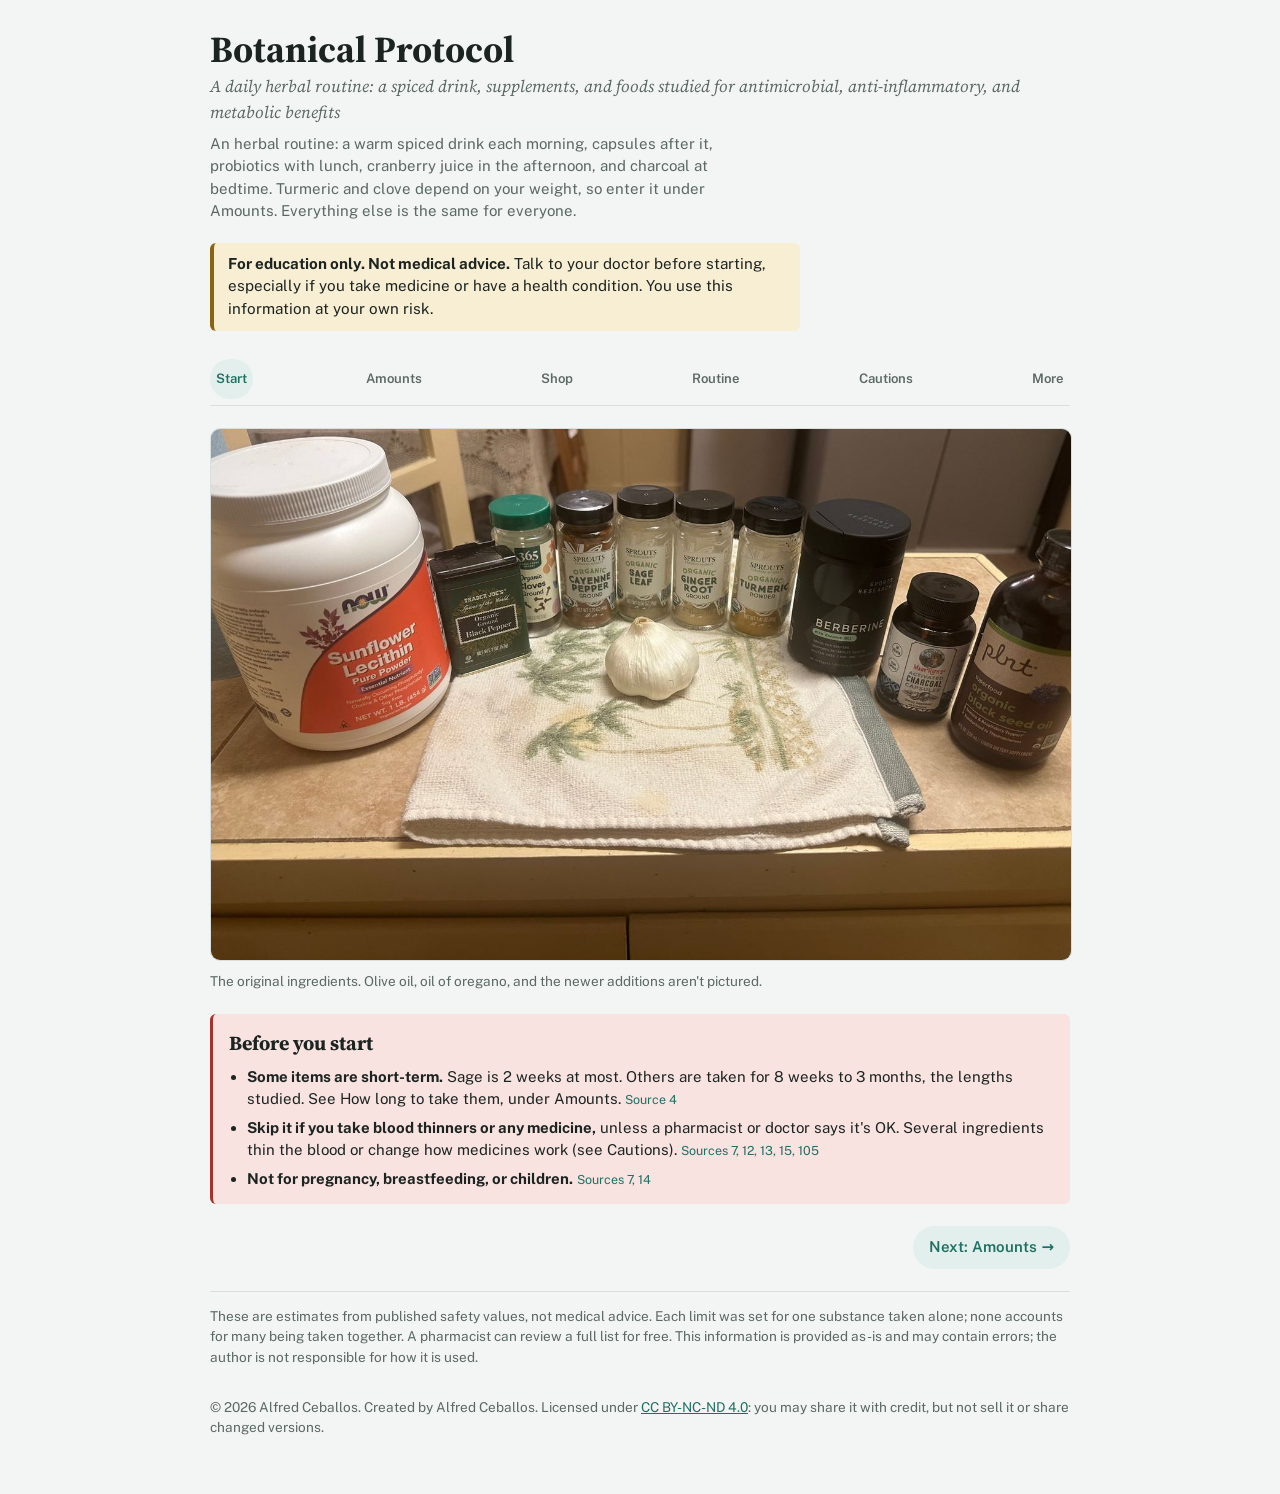
==== commit b1f5c4bf: "Round-2 fixes: olive oil, garlic step, morning drink, kettle, 1972 source, ajoene result, blood-thin" ====
--- a/index.html
+++ b/index.html
@@ -214,7 +214,7 @@
   <header style="display:grid;gap:8px">
     <h1>Botanical Protocol</h1>
     <p class="subtitle">A daily herbal routine: a spiced drink, supplements, and foods studied for antimicrobial, anti-inflammatory, and metabolic benefits</p>
-    <p class="lede">An herbal routine: a warm spiced drink once a day, capsules after it, probiotics with lunch, cranberry juice in the afternoon, and charcoal at bedtime. Turmeric and clove depend on your weight, so enter it under Amounts. Everything else is the same for everyone.</p>
+    <p class="lede">An herbal routine: a warm spiced drink each morning, capsules after it, probiotics with lunch, cranberry juice in the afternoon, and charcoal at bedtime. Turmeric and clove depend on your weight, so enter it under Amounts. Everything else is the same for everyone.</p>
     <p class="topnotice"><strong>For education only. Not medical advice.</strong> Talk to your doctor before starting, especially if you take medicine or have a health condition. You use this information at your own risk.</p>
   </header>
   <nav class="topnav" aria-label="Sections"><ul role="tablist"><li><a href="#start" data-tab="start" role="tab">Start</a></li><li><a href="#doses" data-tab="doses" role="tab">Amounts</a></li><li><a href="#buy" data-tab="buy" role="tab">Shop</a></li><li><a href="#instructions" data-tab="instructions" role="tab">Routine</a></li><li><a href="#cautions" data-tab="cautions" role="tab">Cautions</a></li><li><a href="#more" data-tab="more" role="tab">More</a></li></ul></nav>
@@ -325,7 +325,7 @@
   <section class="steps" id="instructions">
     <div style="display:grid;gap:4px">
       <h2>Your daily routine</h2>
-      <p class="lede">A warm drink once a day, then a few more items through the day. Take the drink with or without food.</p>
+      <p class="lede">A warm drink each morning, then a few more items through the day. Take the drink with or without food.</p>
     </div>
     <h3 class="stephead">Your day at a glance</h3>
     <ul class="dayplan">
@@ -341,8 +341,8 @@
       <li><strong>Crush the garlic.</strong> Crush 1 clove and let it sit for 10 minutes. Researchers suggest this wait lets more of garlic's active compounds form. <span class="cite">Source 18</span></li>
       <li><strong>Combine the powders.</strong> Put the powders and sunflower lecithin from your serving list in a cup.</li>
       <li><strong>Make the slurry.</strong> Add the olive (or coconut) oil and black seed oil with a splash of the warm water. Stir into a smooth paste.</li>
-      <li><strong>Add warm water.</strong> Pour in the rest of about 1 cup of warm water, ideally from a tea kettle, at about 100°F (38°C). It should feel warm, not hot, on your wrist. Stir well.</li>
-      <li><strong>Add the garlic.</strong> Chop the rested garlic and stir it into the warm drink.</li>
+      <li><strong>Add warm water.</strong> Pour in the rest of about 1 cup of warm water, at about 100°F (38°C). If you heat it in a kettle, let it cool or mix in cold water first, since a kettle boils it. It should feel warm, not hot, on your wrist. Stir well.</li>
+      <li><strong>Add the garlic.</strong> Stir the crushed, rested garlic into the warm drink.</li>
       <li><strong>Drink right away.</strong> Stir as you drink, since the powders sink quickly.</li>
     </ol>
     <h3 class="stephead">The rest of the day</h3>
@@ -407,7 +407,7 @@
       <div class="rcard">
         <h3>Berberine</h3>
         <ul class="rlist">
-          <li><span class="topic">Parasites</span><span class="chip ok">Human</span><span class="finding">Two early non-randomized studies (1972, 1975) reported activity against <i>Giardia</i>, a gut parasite. A later review rated the giardiasis research overall as very poor quality. <a class="src" href="https://pubmed.ncbi.nlm.nih.gov/1096596/" target="_blank" rel="noopener">Source 32</a></span></li>
+          <li><span class="topic">Parasites</span><span class="chip ok">Human</span><span class="finding">Two early non-randomized studies (1972, 1975) reported activity against <i>Giardia</i>, a gut parasite. A later review rated the giardiasis research overall as very poor quality. <a class="src" href="https://pubmed.ncbi.nlm.nih.gov/1096596/" target="_blank" rel="noopener">Source 32</a> <a class="src" href="https://indianmedicine.eldoc.ub.rug.nl/37953/" target="_blank" rel="noopener">Source 150</a></span></li>
           <li><span class="topic">Parasites</span><span class="chip none">Lab</span><span class="finding">Damaged <i>Giardia</i>, <i>Entamoeba</i>, and <i>Trichomonas</i> parasites in lab cultures. <a class="src" href="https://pubmed.ncbi.nlm.nih.gov/1796883/" target="_blank" rel="noopener">Source 33</a></span></li>
           <li><span class="topic">Viruses</span><span class="chip near">Animal</span><span class="finding">Reduced flu virus in infected mice and in cell cultures. <a class="src" href="https://pubmed.ncbi.nlm.nih.gov/21660679/" target="_blank" rel="noopener">Source 34</a></span></li>
           <li><span class="topic">Bacteria</span><span class="chip ok">Human</span><span class="finding">Randomized trial, 165 adults: a single 400 mg dose reduced stool volume in <i>E. coli</i> diarrhea. The effect on cholera was slight. <a class="src" href="https://pubmed.ncbi.nlm.nih.gov/3549923/" target="_blank" rel="noopener">Source 35</a></span></li>
@@ -433,7 +433,7 @@
           <li><span class="topic">Viruses</span><span class="chip ok">Human</span><span class="finding">Cochrane review: one trial (146 people). Not enough evidence that garlic prevents or treats colds. <a class="src" href="https://primarycare.cochrane.org/sites/primarycare.cochrane.org/files/public/uploads/pearls/206_Insufficient%20evidence%20for%20garlic%20in%20prevention%20or%20treatment%20of%20the%20common%20cold.pdf" target="_blank" rel="noopener">Source 44</a></span></li>
           <li><span class="topic">Bacteria</span><span class="chip ok">Human</span><span class="finding">Garlic alone did not clear <i>H. pylori</i> in a human trial. <a class="src" href="https://pubmed.ncbi.nlm.nih.gov/10235193/" target="_blank" rel="noopener">Source 45</a></span></li>
           <li><span class="topic">Bacteria</span><span class="chip ok">Human</span><span class="finding">Review of trials: allicin added to standard antibiotics for <i>H. pylori</i>. <a class="src" href="https://pubmed.ncbi.nlm.nih.gov/31660038/" target="_blank" rel="noopener">Source 46</a></span></li>
-          <li><span class="topic">Fungi</span><span class="chip ok">Human</span><span class="finding">As a skin cream, ajoene (a garlic compound) was tested against athlete's foot alongside the antifungal terbinafine. This was a cream, not garlic eaten. <a class="src" href="https://pubmed.ncbi.nlm.nih.gov/11050588/" target="_blank" rel="noopener">Source 47</a></span></li>
+          <li><span class="topic">Fungi</span><span class="chip ok">Human</span><span class="finding">As a skin cream for athlete's foot, ajoene (a garlic compound) cleared the fungus in 72% (0.6% cream) and 100% (1% cream) of soldiers who finished, vs 94% with the antifungal terbinafine. Only 47 of 70 finished. This was a cream, not garlic eaten. <a class="src" href="https://pubmed.ncbi.nlm.nih.gov/11050588/" target="_blank" rel="noopener">Source 47</a></span></li>
           <li><span class="topic">Biofilm</span><span class="chip ok">Human</span><span class="finding">Small pilot trial in cystic fibrosis: garlic capsules showed no clear benefit against <i>Pseudomonas</i>. <a class="src" href="https://pubmed.ncbi.nlm.nih.gov/20306535/" target="_blank" rel="noopener">Source 48</a></span></li>
           <li><span class="topic">Biofilm</span><span class="chip near">Animal</span><span class="finding">Garlic extract blocked bacterial signaling and helped mice clear <i>Pseudomonas</i> lung infections faster. <a class="src" href="https://pubmed.ncbi.nlm.nih.gov/16339933/" target="_blank" rel="noopener">Source 49</a></span></li>
         </ul>
@@ -653,6 +653,7 @@
     <summary>Check specific amounts</summary>
     <p class="note" style="margin-bottom:10px">Change any amount to see how it compares with its limit, with notes and sources for each ingredient.</p>
     <div class="summary" id="summary" style="margin-bottom:10px"><!--pre:summary--><span class="chip ok">4 within limit</span><span class="chip none">12 with no official limit</span><!--/pre:summary--></div>
+    <p class="alert" id="thinAlert" hidden style="margin-bottom:10px"></p>
   <section class="list" id="list" aria-label="Ingredients"><!--pre:list--><div class="lgrp">In the cup</div><div class="row">
       <div class="left">
         <div class="name">Turmeric powder</div>
@@ -807,7 +808,7 @@
         <div class="verdict"><span class="chip food">Food amount</span><span class="est">1.0 tbsp olive oil</span></div>
         <div class="lim">Normal food amount.</div>
         
-        <p class="note">Mostly unsaturated fat, with about 1 g of saturated fat per tbsp. It helps turmeric absorb just as well.</p>
+        <p class="note">Mostly unsaturated fat, with about 2 g of saturated fat per tbsp. It helps turmeric absorb just as well.</p>
         <a class="src" href="#sources" onclick="var d=document.getElementById('sources');d.open=true;d.scrollIntoView({behavior:'smooth'});return false;">Source 16, 17</a></div></div><div class="row">
       <div class="left">
         <div class="name">Black seed oil</div>
@@ -999,7 +1000,7 @@
   </details>
 
   <details class="fold sources" id="sources">
-    <summary>Sources (149)</summary>
+    <summary>Sources (150)</summary>
     <ol>
       <li><a href="https://cris.unibo.it/handle/11585/91447" target="_blank" rel="noopener">EFSA (2010), re-evaluation of curcumin (E 100)</a>: ADI 3 mg/kg/day.</li>
       <li><a href="https://pubmed.ncbi.nlm.nih.gov/17044766" target="_blank" rel="noopener">Tayyem et al. (2006)</a>: pure turmeric powder averaged 3.14% curcumin.</li>
@@ -1032,7 +1033,7 @@
       <li><a href="https://cot.food.gov.uk/sites/default/files/2025-05/Statement%20on%20Ginger%20in%20the%20Maternal%20Diet_Final%20SO%20ACCV.pdf" target="_blank" rel="noopener">UK Committee on Toxicity (2025), statement on ginger</a>: no health-based limit for ginger; 1 g/day well tolerated in small studies; heartburn and other minor effects in about 25% at 1.95 g/day in one study.</li>
       <li><a href="https://www.bfr.bund.de/cm/349/high-capsaicin-levels-can-harbour-health-risks.pdf" target="_blank" rel="noopener">BfR (Germany), high capsaicin levels can harbour health risks</a>: burning, heartburn, and mild stomach pain can start around 0.5–1 mg capsaicin per person.</li>
       <li><a href="https://mobil.bfr.bund.de/cm/349/curcumin-in-food-supplements-acceptable-daily-intake-may-be-exceeded.pdf" target="_blank" rel="noopener">BfR (Germany), curcumin in food supplements</a>: piperine raises curcumin absorption, so the 3 mg/kg limit may need to be lowered for combinations.</li>
-      <li><a href="https://pubmed.ncbi.nlm.nih.gov/1096596/" target="_blank" rel="noopener">Use of berberine in treatment of giardiasis (1975)</a></li>
+      <li><a href="https://pubmed.ncbi.nlm.nih.gov/1096596/" target="_blank" rel="noopener">Gupte (1975), American Journal of Diseases of Children, use of berberine in treatment of giardiasis</a>: children given 10 mg/kg a day for 10 days.</li>
       <li><a href="https://pubmed.ncbi.nlm.nih.gov/1796883/" target="_blank" rel="noopener">In vitro effects of berberine sulphate on the growth and structure of Entamoeba histolytica, Giardia lamblia and Trichomonas vaginalis</a></li>
       <li><a href="https://pubmed.ncbi.nlm.nih.gov/21660679/" target="_blank" rel="noopener">In vivo and in vitro antiviral effects of berberine on influenza virus</a></li>
       <li><a href="https://pubmed.ncbi.nlm.nih.gov/3549923/" target="_blank" rel="noopener">Rabbani et al. (1987), Randomized controlled trial of berberine sulfate therapy for diarrhea due to enterotoxigenic E. coli and Vibrio cholerae</a></li>
@@ -1047,7 +1048,7 @@
       <li><a href="https://primarycare.cochrane.org/sites/primarycare.cochrane.org/files/public/uploads/pearls/206_Insufficient%20evidence%20for%20garlic%20in%20prevention%20or%20treatment%20of%20the%20common%20cold.pdf" target="_blank" rel="noopener">Cochrane review summary: insufficient evidence for garlic in prevention or treatment of the common cold</a></li>
       <li><a href="https://pubmed.ncbi.nlm.nih.gov/10235193/" target="_blank" rel="noopener">Graham et al. (1999), Garlic or jalapeño peppers for treatment of Helicobacter pylori infection</a></li>
       <li><a href="https://pubmed.ncbi.nlm.nih.gov/31660038/" target="_blank" rel="noopener">Allicin as add-on therapy for Helicobacter pylori infection: a systematic review and meta-analysis</a></li>
-      <li><a href="https://pubmed.ncbi.nlm.nih.gov/11050588/" target="_blank" rel="noopener">Ledezma et al. (2000), Efficacy of ajoene in the treatment of tinea pedis: a double-blind comparative study with terbinafine</a></li>
+      <li><a href="https://pubmed.ncbi.nlm.nih.gov/11050588/" target="_blank" rel="noopener">Ledezma et al. (2000), Efficacy of ajoene in the treatment of tinea pedis: a double-blind comparative study with terbinafine</a>: fungus cleared 60 days after a week of treatment in 72% (0.6% ajoene), 100% (1% ajoene), and 94% (1% terbinafine).</li>
       <li><a href="https://pubmed.ncbi.nlm.nih.gov/20306535/" target="_blank" rel="noopener">Smyth et al. (2010), Garlic as an inhibitor of Pseudomonas aeruginosa quorum sensing in cystic fibrosis: a pilot randomized controlled trial</a></li>
       <li><a href="https://pubmed.ncbi.nlm.nih.gov/16339933/" target="_blank" rel="noopener">Bjarnsholt et al. (2005), Garlic blocks quorum sensing and promotes rapid clearing of pulmonary Pseudomonas aeruginosa infections</a></li>
       <li><a href="https://pubmed.ncbi.nlm.nih.gov/21272580" target="_blank" rel="noopener">Anti-Giardia activity of Syzygium aromaticum essential oil and eugenol</a></li>
@@ -1150,6 +1151,7 @@
       <li><a href="https://journals.viamedica.pl/clinical_diabetology/article/view/96910" target="_blank" rel="noopener">Yousefi et al. (2023), Clinical Diabetology, propolis and blood sugar control in type 2 diabetes</a>: 1,500 mg a day for 8 weeks.</li>
       <li><a href="https://www.endocrine-abstracts.org/ea/0063/ea0063P585" target="_blank" rel="noopener">Zaeemzadeh et al. (2019), Endocrine Abstracts, propolis in type 2 diabetes</a>: 1,000 mg a day for 90 days; 94 patients.</li>
       <li><a href="https://www.nutraingredients.com/Article/2013/08/23/Probiotics-may-not-prevent-Crohn-s-disease-relapse-RCT-data" target="_blank" rel="noopener">Bourreille et al. (2013), Clinical Gastroenterology and Hepatology, Saccharomyces boulardii and relapse of Crohn's disease (as reported by NutraIngredients)</a>: 1 year of follow-up; safe and well tolerated, though it did not prevent relapse.</li>
+      <li><a href="https://indianmedicine.eldoc.ub.rug.nl/37953/" target="_blank" rel="noopener">Choudhry, Sabir and Bhide (1972), Indian Pediatrics 9(3):143–146, berberine in giardiasis</a> (listing only; full text not online).</li>
     </ol>
   </details>
 
@@ -1352,7 +1354,7 @@
         return { status: "food", label: "Food amount", est: `${fmt(amt)} tbsp ${olive ? "olive oil" : "coconut oil"}`,
           limit: `Normal food amount.`,
           note: olive
-            ? `Mostly unsaturated fat, with about 1 g of saturated fat per tbsp. It helps turmeric absorb just as well.`
+            ? `Mostly unsaturated fat, with about 2 g of saturated fat per tbsp. It helps turmeric absorb just as well.`
             : `Mostly saturated fat: about 13 g per tbsp, nearly two-thirds of the 20 g daily value on US food labels.`, src: "16, 17" };
       }
       case "charcoal": {
@@ -1505,7 +1507,7 @@
       const amt = parseFloat($("#in-" + it.id).value) || 0;
       const r = compute(it, amt, W);
       if (amt > 0 && counts[r.status] !== undefined) counts[r.status]++;
-      if (it.thin && amt > 0) thin.push(it.name.replace(" powder", "").toLowerCase());
+      if (it.thin && amt > 0) thin.push(it.name.replace(" powder", "").replace(", pure", "").toLowerCase());
       $("#out-" + it.id).innerHTML = `
         <div class="verdict">${CHIP(r.status, r.label)}<span class="est">${r.est}</span></div>
         <div class="lim">${r.limit}</div>
@@ -1524,7 +1526,7 @@
     if (a) {
     if (thin.length >= 2) {
       a.hidden = false;
-      a.innerHTML = `<strong>${thin.length} blood-thinning ingredients together:</strong> ${thin.join(", ")}. Each is mild alone, but the effects add up. Mention this before any surgery or dental work. <span class="cite">Sources 12, 13, 15</span>`;
+      a.innerHTML = `<strong>${thin.length} blood-thinning ingredients together:</strong> ${thin.join(", ")}. Each is mild alone, but the effects add up. Mention this before any surgery or dental work, and ask a pharmacist first if you take a blood thinner. <span class="cite">Sources 12, 13, 15, 105</span>`;
     } else a.hidden = true;
     }
   }
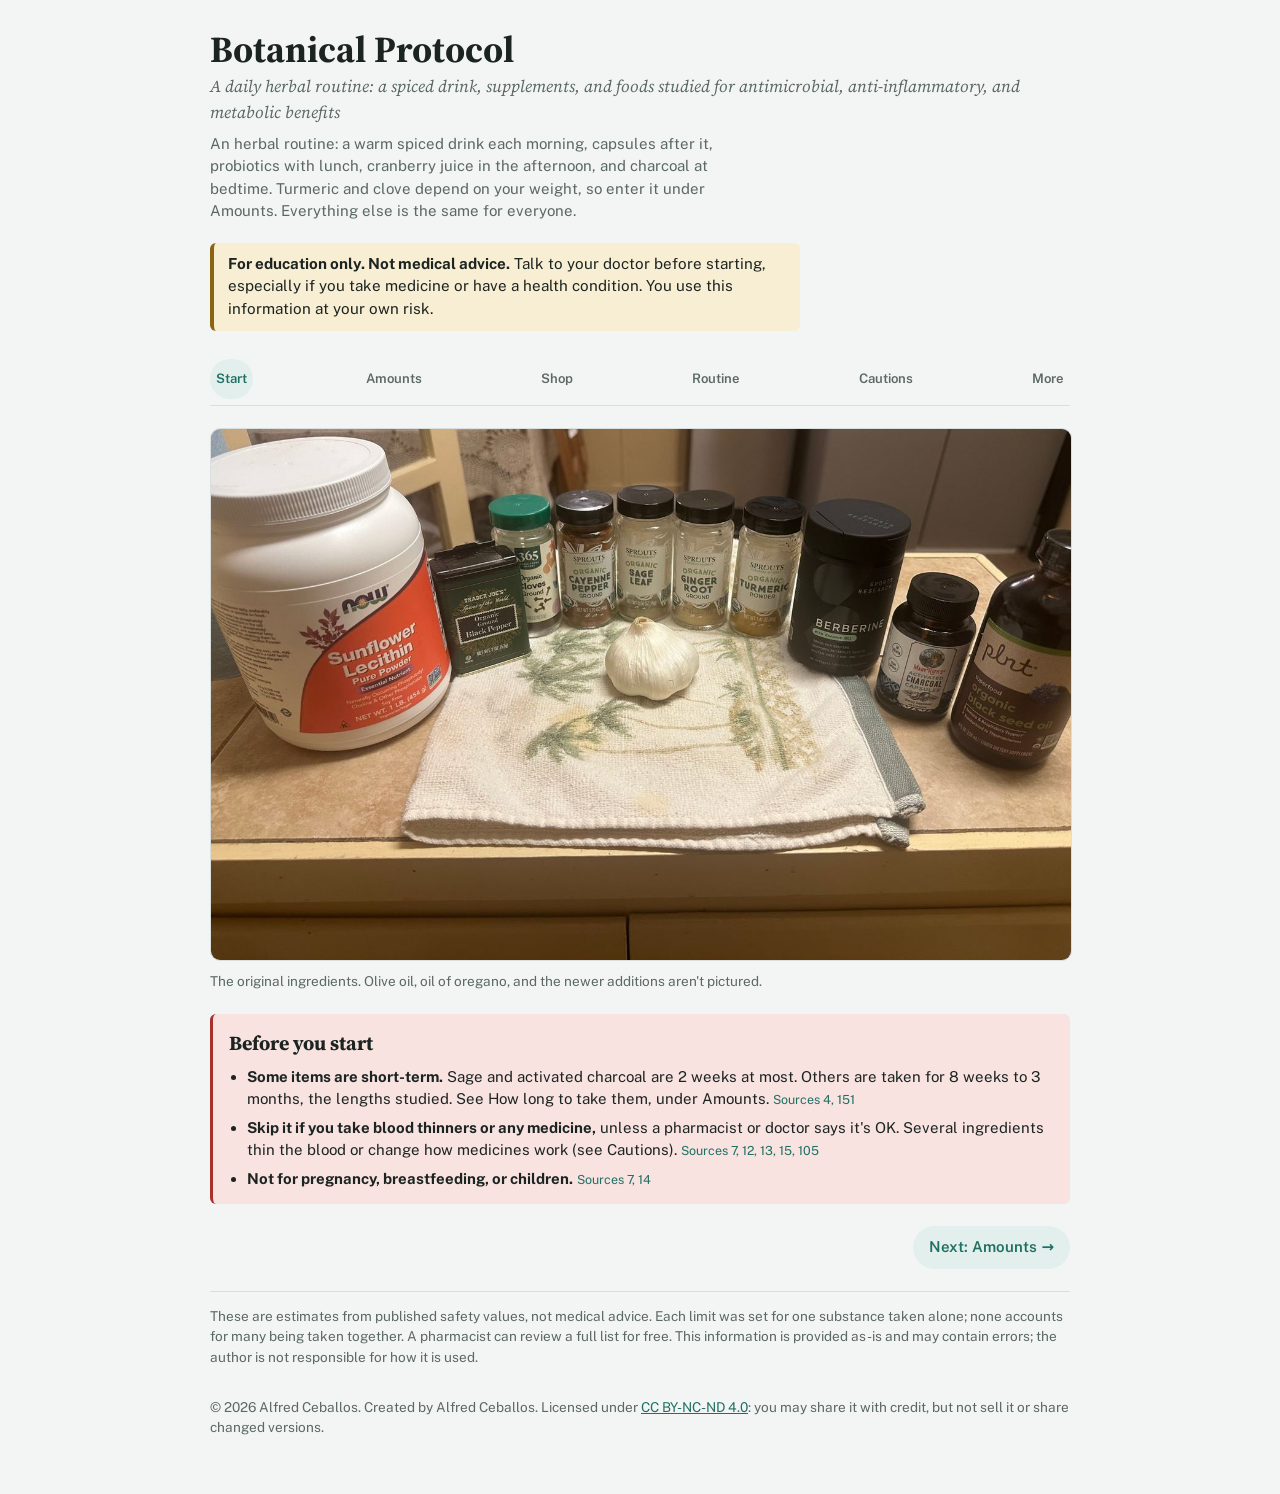
==== commit ed16a3c5: "Chop garlic after crushing; activated charcoal 2 weeks at most (Health Canada) Co-Authored-By: Claud" ====
--- a/index.html
+++ b/index.html
@@ -226,7 +226,7 @@
   <section class="before" id="start" aria-label="Before you start">
     <h2>Before you start</h2>
     <ul>
-      <li><strong>Some items are short-term.</strong> Sage is 2 weeks at most. Others are taken for 8 weeks to 3 months, the lengths studied. See How long to take them, under Amounts. <span class="cite">Source 4</span></li>
+      <li><strong>Some items are short-term.</strong> Sage and activated charcoal are 2 weeks at most. Others are taken for 8 weeks to 3 months, the lengths studied. See How long to take them, under Amounts. <span class="cite">Sources 4, 151</span></li>
       <li><strong>Skip it if you take blood thinners or any medicine,</strong> unless a pharmacist or doctor says it's OK. Several ingredients thin the blood or change how medicines work (see Cautions). <span class="cite">Sources 7, 12, 13, 15, 105</span></li>
       <li><strong>Not for pregnancy, breastfeeding, or children.</strong> <span class="cite">Sources 7, 14</span></li>
     </ul>
@@ -254,11 +254,11 @@
   </section>
   <section class="limits" aria-label="Your daily amounts">
     <h3>Your daily amounts</h3>
-    <div class="tablewrap"><div id="limits"><!--pre:limits--><h4>Ingredients with a limit</h4><p class="note">Based on the weight above. Maximums assume the strongest spice, so they stay safe whatever the strength of your jar, and are rounded down to real spoon sizes. The suggested amount never goes above the maximum.</p><table class="ltable lt3"><thead><tr><th>Ingredient</th><th>Suggested daily amount</th><th>Daily maximum</th></tr></thead><tbody><tr class="grp"><th colspan="3">In the cup</th></tr><tr><td>Turmeric <span class="cite">1, 2, 31</span></td><td><strong>1 tsp</strong></td><td><strong>1¼ tsp</strong><div class="sub">changes with your weight; black pepper boosts absorption, so this limit may need to be lower when they're combined</div></td></tr><tr><td>Clove <span class="cite">3, 25</span></td><td><strong>¼ tsp</strong></td><td><strong>½ tsp</strong><div class="sub">changes with your weight</div></td></tr><tr><td>Sage <span class="tag">Short-term</span> <span class="cite">4, 5</span></td><td><strong>⅛ tsp</strong></td><td><strong>¼ tsp</strong><div class="sub">2 weeks at most</div></td></tr></tbody></table><h4>Ingredients without an official limit</h4><p class="note">No official limit exists for these, so these are reasonable amounts, not limits. Times like “Up to 3 months” show how long studies lasted. They're not safety limits.</p><table class="ltable"><thead><tr><th>Ingredient</th><th>Suggested daily amount</th></tr></thead><tbody><tr class="grp"><th colspan="2">In the cup</th></tr><tr><td>Black pepper <span class="cite">6</span></td><td><strong>½ tsp</strong><div class="sub">normal food amount; boosts turmeric absorption</div></td></tr><tr><td>Cayenne <span class="cite">10, 30</span></td><td><strong>⅛–¼ tsp</strong><div class="sub">start with ⅛ tsp; burning or heartburn can start around ¼ tsp in sensitive people</div></td></tr><tr><td>Ginger <span class="cite">29</span></td><td><strong>½ tsp</strong><div class="sub">about 1 g, well tolerated in studies; heartburn became more common around 2 g a day</div></td></tr><tr><td>Thyme <span class="cite">26, 107, 109</span></td><td><strong>¾ tsp</strong><div class="sub">about 1 g; well below the European Medicines Agency's thyme tea amount (1–2 g, 3–4 times a day)</div></td></tr><tr><td>Sunflower lecithin <span class="cite">27</span></td><td><strong>1 tbsp</strong><div class="sub">food amount</div></td></tr><tr><td>Olive or coconut oil <span class="cite">17</span></td><td><strong>1 tbsp</strong><div class="sub">food amount</div></td></tr><tr><td>Black seed oil <span class="cite">8, 28</span></td><td><strong>1 tsp</strong><div class="sub">about 5 mL; the amount used in an 8-week trial</div></td></tr><tr><td>Garlic <span class="cite">12</span></td><td><strong>1 clove</strong><div class="sub">food amount</div></td></tr><tr class="grp"><th colspan="2">Right after the drink</th></tr><tr><td>Berberine <span class="tag">Up to 3 months</span> <span class="cite">7, 97, 143, 144</span></td><td><strong>1,000 mg</strong><div class="sub">two 500 mg capsules at once; within the 900–1,500 mg a day used in most trials. Acts like a medicine: drug-like effects begin at about 400 mg. No toxicity limit has been set for pure berberine; Europe's food safety agency (2026 draft) said no safe amount can be set yet</div></td></tr><tr><td>Oregano oil <span class="cite">9, 96</span></td><td><strong>Follow the label</strong><div class="sub">strength varies by brand; some also contain black seed oil and ginger, which add to the drink's amounts</div></td></tr><tr><td>Propolis <span class="tag">Up to 12 weeks</span> <span class="cite">132, 145, 146, 147, 148</span></td><td><strong>1 serving</strong><div class="sub">follow the label (the product used here: 2 mL with 1,220 mg of liquid extract). No toxicity limit set; studies used 400–1,500 mg a day of powder or dry extract for 8 to 12 weeks. Check with a health care practitioner after 4 weeks</div></td></tr><tr><td>Papaya seeds <span class="tag">Up to 8 weeks</span> <span class="cite">135</span></td><td><strong>10 g ground dried</strong><div class="sub">about 4 tsp (an estimate; weigh if you can), or roughly 20–30 g fresh seeds, for up to 8 weeks; the daily amount and length of a Kenyan trial</div></td></tr><tr class="grp"><th colspan="2">With lunch</th></tr><tr><td>S. boulardii <span class="tag">Up to 3 months</span> <span class="cite">114, 119, 149</span></td><td><strong>500 mg</strong><div class="sub">10 billion CFU. Its benefits were shown in shorter courses; a 1-year study found it safe and well tolerated. No toxicity limit set; Health Canada allows labels up to 30 billion CFU (about 1,500 mg) for diarrhea from antibiotics</div></td></tr><tr><td>Lactobacillus plantarum <span class="tag">Up to 12 weeks</span> <span class="cite">122, 124</span></td><td><strong>Follow the label</strong><div class="sub">for up to 12 weeks, the length of its cold trial; studies used 1–10 billion CFU a day. Results depend on the strain, so look for a named one, such as 299v</div></td></tr><tr><td>Pumpkin seeds <span class="cite">140</span></td><td><strong>Up to 20 g</strong><div class="sub">about 2½ tbsp shelled seeds; the European Medicines Agency's daily amount for pumpkin seed</div></td></tr><tr class="grp"><th colspan="2">Mid-afternoon</th></tr><tr><td>Cranberry juice <span class="cite">98, 99</span></td><td><strong>1 cup (8 oz)</strong><div class="sub">pure cranberry juice, no added sugar, no blends; the FDA's amount for urinary tract infections</div></td></tr><tr class="grp"><th colspan="2">At bedtime</th></tr><tr><td>Activated charcoal <span class="tag">Short-term</span> <span class="cite">19, 20</span></td><td><strong>Follow the label</strong><div class="sub">at least 2 hours from other doses</div></td></tr></tbody></table><!--/pre:limits--></div></div>
+    <div class="tablewrap"><div id="limits"><!--pre:limits--><h4>Ingredients with a limit</h4><p class="note">Based on the weight above. Maximums assume the strongest spice, so they stay safe whatever the strength of your jar, and are rounded down to real spoon sizes. The suggested amount never goes above the maximum.</p><table class="ltable lt3"><thead><tr><th>Ingredient</th><th>Suggested daily amount</th><th>Daily maximum</th></tr></thead><tbody><tr class="grp"><th colspan="3">In the cup</th></tr><tr><td>Turmeric <span class="cite">1, 2, 31</span></td><td><strong>1 tsp</strong></td><td><strong>1¼ tsp</strong><div class="sub">changes with your weight; black pepper boosts absorption, so this limit may need to be lower when they're combined</div></td></tr><tr><td>Clove <span class="cite">3, 25</span></td><td><strong>¼ tsp</strong></td><td><strong>½ tsp</strong><div class="sub">changes with your weight</div></td></tr><tr><td>Sage <span class="tag">Short-term</span> <span class="cite">4, 5</span></td><td><strong>⅛ tsp</strong></td><td><strong>¼ tsp</strong><div class="sub">2 weeks at most</div></td></tr></tbody></table><h4>Ingredients without an official limit</h4><p class="note">No official limit exists for these, so these are reasonable amounts, not limits. Times like “Up to 3 months” show how long studies lasted. They're not safety limits.</p><table class="ltable"><thead><tr><th>Ingredient</th><th>Suggested daily amount</th></tr></thead><tbody><tr class="grp"><th colspan="2">In the cup</th></tr><tr><td>Black pepper <span class="cite">6</span></td><td><strong>½ tsp</strong><div class="sub">normal food amount; boosts turmeric absorption</div></td></tr><tr><td>Cayenne <span class="cite">10, 30</span></td><td><strong>⅛–¼ tsp</strong><div class="sub">start with ⅛ tsp; burning or heartburn can start around ¼ tsp in sensitive people</div></td></tr><tr><td>Ginger <span class="cite">29</span></td><td><strong>½ tsp</strong><div class="sub">about 1 g, well tolerated in studies; heartburn became more common around 2 g a day</div></td></tr><tr><td>Thyme <span class="cite">26, 107, 109</span></td><td><strong>¾ tsp</strong><div class="sub">about 1 g; well below the European Medicines Agency's thyme tea amount (1–2 g, 3–4 times a day)</div></td></tr><tr><td>Sunflower lecithin <span class="cite">27</span></td><td><strong>1 tbsp</strong><div class="sub">food amount</div></td></tr><tr><td>Olive or coconut oil <span class="cite">17</span></td><td><strong>1 tbsp</strong><div class="sub">food amount</div></td></tr><tr><td>Black seed oil <span class="cite">8, 28</span></td><td><strong>1 tsp</strong><div class="sub">about 5 mL; the amount used in an 8-week trial</div></td></tr><tr><td>Garlic <span class="cite">12</span></td><td><strong>1 clove</strong><div class="sub">food amount</div></td></tr><tr class="grp"><th colspan="2">Right after the drink</th></tr><tr><td>Berberine <span class="tag">Up to 3 months</span> <span class="cite">7, 97, 143, 144</span></td><td><strong>1,000 mg</strong><div class="sub">two 500 mg capsules at once; within the 900–1,500 mg a day used in most trials. Acts like a medicine: drug-like effects begin at about 400 mg. No toxicity limit has been set for pure berberine; Europe's food safety agency (2026 draft) said no safe amount can be set yet</div></td></tr><tr><td>Oregano oil <span class="cite">9, 96</span></td><td><strong>Follow the label</strong><div class="sub">strength varies by brand; some also contain black seed oil and ginger, which add to the drink's amounts</div></td></tr><tr><td>Propolis <span class="tag">Up to 12 weeks</span> <span class="cite">132, 145, 146, 147, 148</span></td><td><strong>1 serving</strong><div class="sub">follow the label (the product used here: 2 mL with 1,220 mg of liquid extract). No toxicity limit set; studies used 400–1,500 mg a day of powder or dry extract for 8 to 12 weeks. Check with a health care practitioner after 4 weeks</div></td></tr><tr><td>Papaya seeds <span class="tag">Up to 8 weeks</span> <span class="cite">135</span></td><td><strong>10 g ground dried</strong><div class="sub">about 4 tsp (an estimate; weigh if you can), or roughly 20–30 g fresh seeds, for up to 8 weeks; the daily amount and length of a Kenyan trial</div></td></tr><tr class="grp"><th colspan="2">With lunch</th></tr><tr><td>S. boulardii <span class="tag">Up to 3 months</span> <span class="cite">114, 119, 149</span></td><td><strong>500 mg</strong><div class="sub">10 billion CFU. Its benefits were shown in shorter courses; a 1-year study found it safe and well tolerated. No toxicity limit set; Health Canada allows labels up to 30 billion CFU (about 1,500 mg) for diarrhea from antibiotics</div></td></tr><tr><td>Lactobacillus plantarum <span class="tag">Up to 12 weeks</span> <span class="cite">122, 124</span></td><td><strong>Follow the label</strong><div class="sub">for up to 12 weeks, the length of its cold trial; studies used 1–10 billion CFU a day. Results depend on the strain, so look for a named one, such as 299v</div></td></tr><tr><td>Pumpkin seeds <span class="cite">140</span></td><td><strong>Up to 20 g</strong><div class="sub">about 2½ tbsp shelled seeds; the European Medicines Agency's daily amount for pumpkin seed</div></td></tr><tr class="grp"><th colspan="2">Mid-afternoon</th></tr><tr><td>Cranberry juice <span class="cite">98, 99</span></td><td><strong>1 cup (8 oz)</strong><div class="sub">pure cranberry juice, no added sugar, no blends; the FDA's amount for urinary tract infections</div></td></tr><tr class="grp"><th colspan="2">At bedtime</th></tr><tr><td>Activated charcoal <span class="tag">Short-term</span> <span class="cite">19, 20, 151</span></td><td><strong>Follow the label</strong><div class="sub">at least 2 hours from other doses, for 2 weeks at most; Health Canada allows up to 4 g a day</div></td></tr></tbody></table><!--/pre:limits--></div></div>
   </section>
   <section class="limits" id="howlong" aria-label="How long to take them">
     <h3>How long to take them</h3>
-    <p class="note">Sage's 2 weeks is an official limit. The other time spans are how long people took them in studies; safety beyond that hasn't been studied.</p>
+    <p class="note">The 2 weeks for sage and charcoal are official limits. The other time spans are how long people took them in studies; safety beyond that hasn't been studied.</p>
     <div class="tablewrap"><table class="ltable lthow"><thead><tr><th>Ingredient</th><th>How long</th></tr></thead><tbody>
       <tr><td>Sage <span class="cite">4</span></td><td><strong>2 weeks at most</strong><div class="sub">an official limit</div></td></tr>
       <tr><td>Berberine <span class="cite">7, 143, 144</span></td><td><strong>Up to 3 months</strong><div class="sub">the length most human trials tested. Talk to a doctor about longer use. It acts like a medicine at this dose (see Cautions).</div></td></tr>
@@ -266,7 +266,7 @@
       <tr><td>Papaya seeds <span class="cite">135, 137</span></td><td><strong>Up to 8 weeks</strong><div class="sub">the length of the Kenyan trial</div></td></tr>
       <tr><td>S. boulardii <span class="cite">114, 149</span></td><td><strong>Up to 3 months</strong><div class="sub">its benefits were shown in shorter courses; a 1-year study found it safe and well tolerated</div></td></tr>
       <tr><td>Lactobacillus plantarum <span class="cite">122</span></td><td><strong>Up to 12 weeks</strong><div class="sub">the length of its cold trial</div></td></tr>
-      <tr><td>Activated charcoal <span class="cite">19, 20</span></td><td><strong>Short-term</strong><div class="sub">an emergency medicine that can also stop medicines from being absorbed</div></td></tr>
+      <tr><td>Activated charcoal <span class="cite">19, 20, 151</span></td><td><strong>2 weeks at most</strong><div class="sub">Health Canada's limit for charcoal products, unless a doctor says otherwise. It can also stop medicines from being absorbed.</div></td></tr>
     </tbody></table></div>
   </section>
   </section>
@@ -342,7 +342,7 @@
       <li><strong>Combine the powders.</strong> Put the powders and sunflower lecithin from your serving list in a cup.</li>
       <li><strong>Make the slurry.</strong> Add the olive (or coconut) oil and black seed oil with a splash of the warm water. Stir into a smooth paste.</li>
       <li><strong>Add warm water.</strong> Pour in the rest of about 1 cup of warm water, at about 100°F (38°C). If you heat it in a kettle, let it cool or mix in cold water first, since a kettle boils it. It should feel warm, not hot, on your wrist. Stir well.</li>
-      <li><strong>Add the garlic.</strong> Stir the crushed, rested garlic into the warm drink.</li>
+      <li><strong>Add the garlic.</strong> Chop the crushed, rested garlic into small pieces so it's easy to drink, then stir it into the warm drink.</li>
       <li><strong>Drink right away.</strong> Stir as you drink, since the powders sink quickly.</li>
     </ol>
     <h3 class="stephead">The rest of the day</h3>
@@ -351,7 +351,7 @@
       <li><strong>Papaya seeds, for up to 8 weeks.</strong> Blend 10 g of ground dried seeds (about 4 tsp, an estimate; weigh if you can) or roughly 20 to 30 g of fresh, moist seeds into a smoothie in the morning, away from the probiotics. Stop after 8 weeks at most. <span class="cite">Source 135</span></li>
       <li><strong>With lunch, take the probiotics.</strong> At least 4 hours after the drink, swallow the S. boulardii and Lactobacillus plantarum capsules whole with a meal. A meal with some fat and fiber helps them survive, for example beans, oats, onions, or a banana with peanut butter. Eat the pumpkin seeds plain, in a smoothie, or as a snack. No study has tested these herbs with probiotics, so they're kept at least 4 hours apart to be safe. <span class="cite">Sources 128, 140</span></li>
       <li><strong>Mid-afternoon, drink the cranberry juice.</strong> One cup (8 oz) of pure cranberry juice, at least 2 hours before the bedtime charcoal. <span class="cite">Source 98</span></li>
-      <li><strong>At bedtime, take the charcoal.</strong> Swallow the activated charcoal capsules with a full glass of water. Keep them at least 2 hours away from the morning dose, the lunch capsules, the cranberry juice, and any medicines, since charcoal can stop them from being absorbed. <span class="cite">Sources 19, 20</span></li>
+      <li><strong>At bedtime, take the charcoal.</strong> Swallow the activated charcoal capsules with a full glass of water. Keep them at least 2 hours away from the morning dose, the lunch capsules, the cranberry juice, and any medicines, since charcoal can stop them from being absorbed. Stop after 2 weeks unless a doctor says otherwise. <span class="cite">Sources 19, 20, 151</span></li>
     </ol>
   </section>
   </div>
@@ -971,10 +971,10 @@
       </div>
       <div class="right" id="out-charcoal" aria-live="polite">
         <div class="verdict"><span class="chip none">No official limit</span><span class="est">950 mg at bedtime</span></div>
-        <div class="lim">No daily limit set. Medical use is as an emergency poisoning treatment, at much larger doses.</div>
+        <div class="lim">No toxicity limit set. Health Canada's standard for charcoal products: up to 4 g a day, for 2 weeks at most unless a doctor says otherwise. Medical use is as an emergency poisoning treatment, at much larger doses.</div>
         
         <p class="note">Take it at least 2 hours apart from the morning dose and any medicines. Turns stools black and can cause constipation, so drink a full glass of water.</p>
-        <a class="src" href="#sources" onclick="var d=document.getElementById('sources');d.open=true;d.scrollIntoView({behavior:'smooth'});return false;">Source 19, 20</a></div></div><!--/pre:list--></section>
+        <a class="src" href="#sources" onclick="var d=document.getElementById('sources');d.open=true;d.scrollIntoView({behavior:'smooth'});return false;">Source 19, 20, 151</a></div></div><!--/pre:list--></section>
   </details>
 
   <details class="fold how">
@@ -1000,7 +1000,7 @@
   </details>
 
   <details class="fold sources" id="sources">
-    <summary>Sources (150)</summary>
+    <summary>Sources (151)</summary>
     <ol>
       <li><a href="https://cris.unibo.it/handle/11585/91447" target="_blank" rel="noopener">EFSA (2010), re-evaluation of curcumin (E 100)</a>: ADI 3 mg/kg/day.</li>
       <li><a href="https://pubmed.ncbi.nlm.nih.gov/17044766" target="_blank" rel="noopener">Tayyem et al. (2006)</a>: pure turmeric powder averaged 3.14% curcumin.</li>
@@ -1152,6 +1152,7 @@
       <li><a href="https://www.endocrine-abstracts.org/ea/0063/ea0063P585" target="_blank" rel="noopener">Zaeemzadeh et al. (2019), Endocrine Abstracts, propolis in type 2 diabetes</a>: 1,000 mg a day for 90 days; 94 patients.</li>
       <li><a href="https://www.nutraingredients.com/Article/2013/08/23/Probiotics-may-not-prevent-Crohn-s-disease-relapse-RCT-data" target="_blank" rel="noopener">Bourreille et al. (2013), Clinical Gastroenterology and Hepatology, Saccharomyces boulardii and relapse of Crohn's disease (as reported by NutraIngredients)</a>: 1 year of follow-up; safe and well tolerated, though it did not prevent relapse.</li>
       <li><a href="https://indianmedicine.eldoc.ub.rug.nl/37953/" target="_blank" rel="noopener">Choudhry, Sabir and Bhide (1972), Indian Pediatrics 9(3):143–146, berberine in giardiasis</a> (listing only; full text not online).</li>
+      <li><a href="https://www.canada.ca/en/health-canada/services/drugs-health-products/drug-products/applications-submissions/guidance-documents/nonprescription-drugs-labelling-standards/antiflatulents.html" target="_blank" rel="noopener">Health Canada, labelling standard for antiflatulents (gas relief)</a>: activated charcoal 0.5–1 g as needed, up to 4 g a day; no more than 2 weeks unless directed by a doctor; 2 hours apart from other medicines.</li>
     </ol>
   </details>
 
@@ -1362,8 +1363,8 @@
         const tot = isFinite(per) ? per * amt : NaN;
         return { status: "none", label: "No official limit",
           est: isFinite(tot) ? `${fmt(tot)} mg at bedtime` : `Enter mg per capsule`,
-          limit: `No daily limit set. Medical use is as an emergency poisoning treatment, at much larger doses.`,
-          note: `Take it at least 2 hours apart from the morning dose and any medicines. Turns stools black and can cause constipation, so drink a full glass of water.`, src: "19, 20" };
+          limit: `No toxicity limit set. Health Canada's standard for charcoal products: up to 4 g a day, for 2 weeks at most unless a doctor says otherwise. Medical use is as an emergency poisoning treatment, at much larger doses.`,
+          note: `Take it at least 2 hours apart from the morning dose and any medicines. Turns stools black and can cause constipation, so drink a full glass of water.`, src: "19, 20, 151" };
       }
       case "thyme": {
         const g = amt * 1.4;
@@ -1451,7 +1452,7 @@
       grp("Mid-afternoon"),
       row("Cranberry juice", "1 cup (8 oz)", "pure cranberry juice, no added sugar, no blends; the FDA's amount for urinary tract infections", "98, 99"),
       grp("At bedtime"),
-      row("Activated charcoal <span class='tag'>Short-term</span>", "Follow the label", "at least 2 hours from other doses", "19, 20")
+      row("Activated charcoal <span class='tag'>Short-term</span>", "Follow the label", "at least 2 hours from other doses, for 2 weeks at most; Health Canada allows up to 4 g a day", "19, 20, 151")
     ];
     return `<h4>Ingredients with a limit</h4><p class="note">Based on the weight above. Maximums assume the strongest spice, so they stay safe whatever the strength of your jar, and are rounded down to real spoon sizes. The suggested amount never goes above the maximum.</p><table class="ltable lt3"><thead><tr><th>Ingredient</th><th>Suggested daily amount</th><th>Daily maximum</th></tr></thead><tbody>${grp("In the cup", 3)}${max.join("")}</tbody></table><h4>Ingredients without an official limit</h4><p class="note">No official limit exists for these, so these are reasonable amounts, not limits. Times like \u201cUp to 3 months\u201d show how long studies lasted. They're not safety limits.</p>${table("Suggested daily amount", sug)}`;
   }
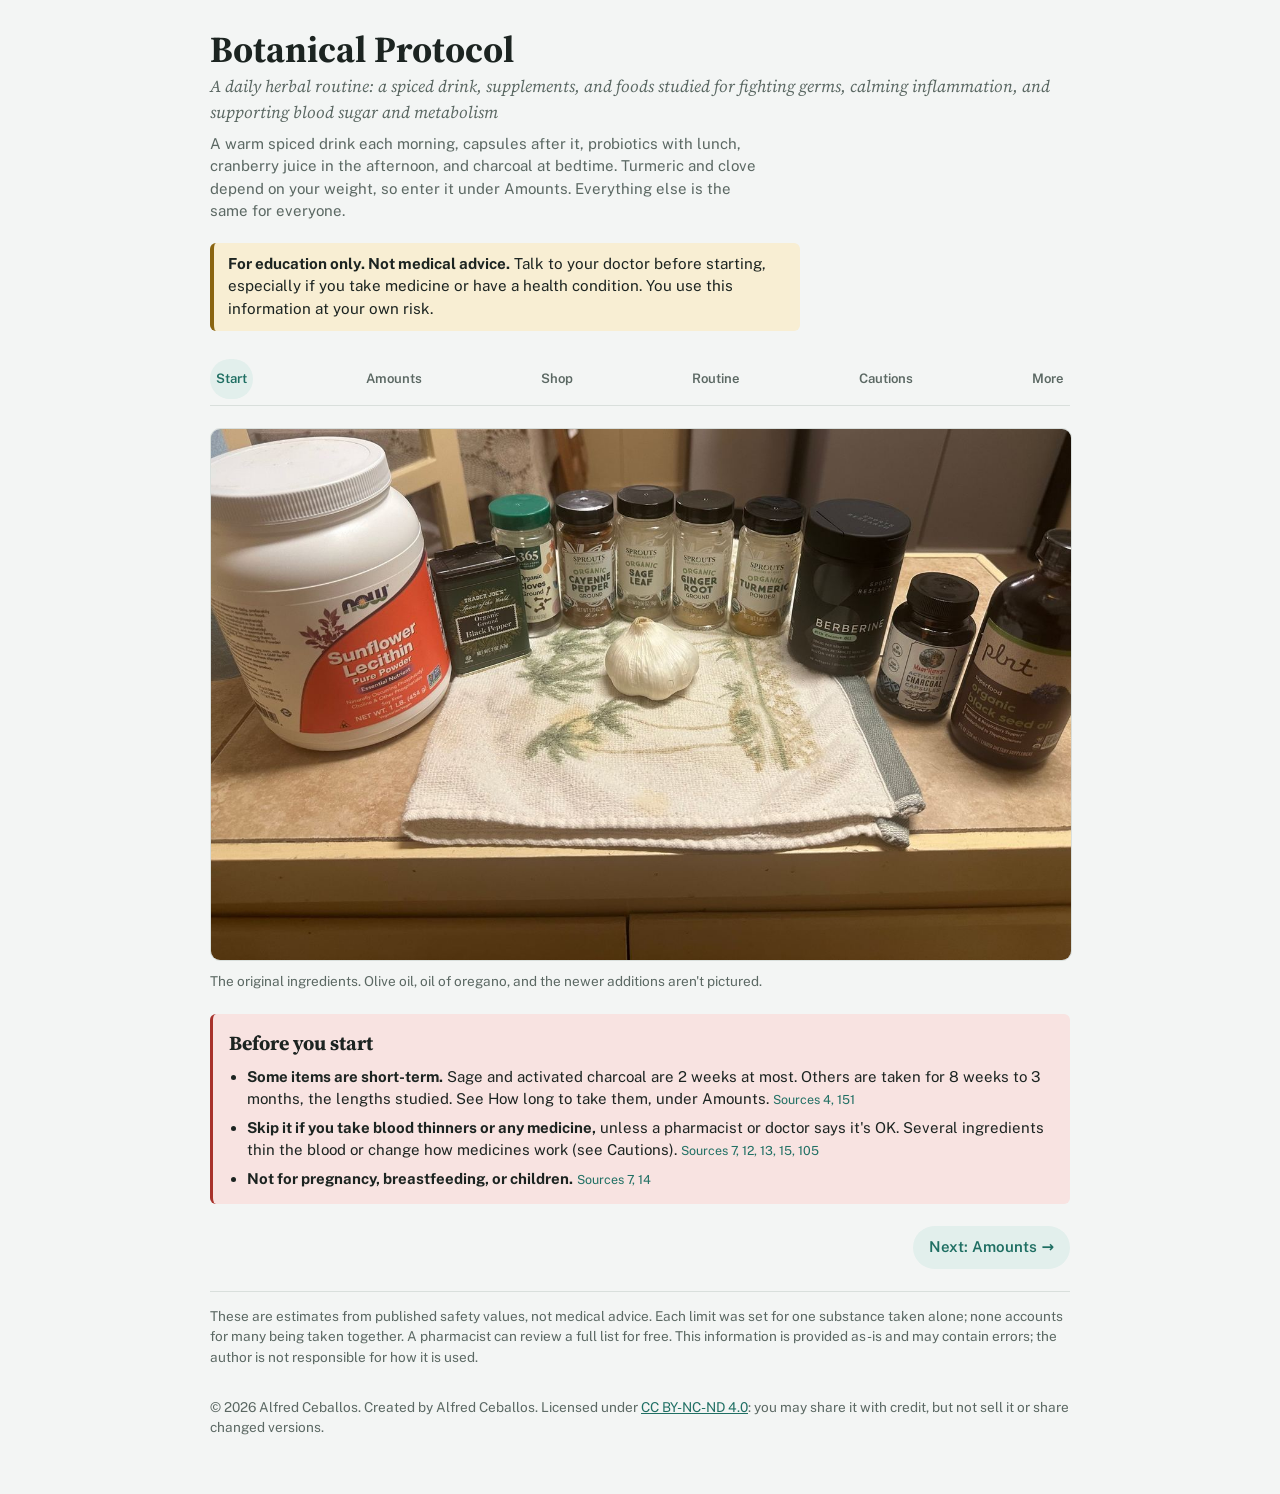
==== commit 9cb31197: "Plain-language subtitle, trim intro repeat, browser tab title is Botanical Protocol Co-Authored-By: " ====
--- a/index.html
+++ b/index.html
@@ -4,7 +4,7 @@
 <meta charset="utf-8">
 <meta name="viewport" content="width=device-width, initial-scale=1, viewport-fit=cover">
 <style>:root{padding-top:env(safe-area-inset-top,0px);padding-bottom:env(safe-area-inset-bottom,0px)}body{margin:0}img{max-width:100%}[hidden]{display:none!important}</style>
-<title>Botanical Protocol Tabs</title>
+<title>Botanical Protocol</title>
 <meta name="claude:viewport-fit-sides" content="cover">
 <link rel="preconnect" href="https://fonts.googleapis.com">
 <link rel="preconnect" href="https://fonts.gstatic.com" crossorigin>
@@ -213,8 +213,8 @@
 <div class="wrap">
   <header style="display:grid;gap:8px">
     <h1>Botanical Protocol</h1>
-    <p class="subtitle">A daily herbal routine: a spiced drink, supplements, and foods studied for antimicrobial, anti-inflammatory, and metabolic benefits</p>
-    <p class="lede">An herbal routine: a warm spiced drink each morning, capsules after it, probiotics with lunch, cranberry juice in the afternoon, and charcoal at bedtime. Turmeric and clove depend on your weight, so enter it under Amounts. Everything else is the same for everyone.</p>
+    <p class="subtitle">A daily herbal routine: a spiced drink, supplements, and foods studied for fighting germs, calming inflammation, and supporting blood sugar and metabolism</p>
+    <p class="lede">A warm spiced drink each morning, capsules after it, probiotics with lunch, cranberry juice in the afternoon, and charcoal at bedtime. Turmeric and clove depend on your weight, so enter it under Amounts. Everything else is the same for everyone.</p>
     <p class="topnotice"><strong>For education only. Not medical advice.</strong> Talk to your doctor before starting, especially if you take medicine or have a health condition. You use this information at your own risk.</p>
   </header>
   <nav class="topnav" aria-label="Sections"><ul role="tablist"><li><a href="#start" data-tab="start" role="tab">Start</a></li><li><a href="#doses" data-tab="doses" role="tab">Amounts</a></li><li><a href="#buy" data-tab="buy" role="tab">Shop</a></li><li><a href="#instructions" data-tab="instructions" role="tab">Routine</a></li><li><a href="#cautions" data-tab="cautions" role="tab">Cautions</a></li><li><a href="#more" data-tab="more" role="tab">More</a></li></ul></nav>
